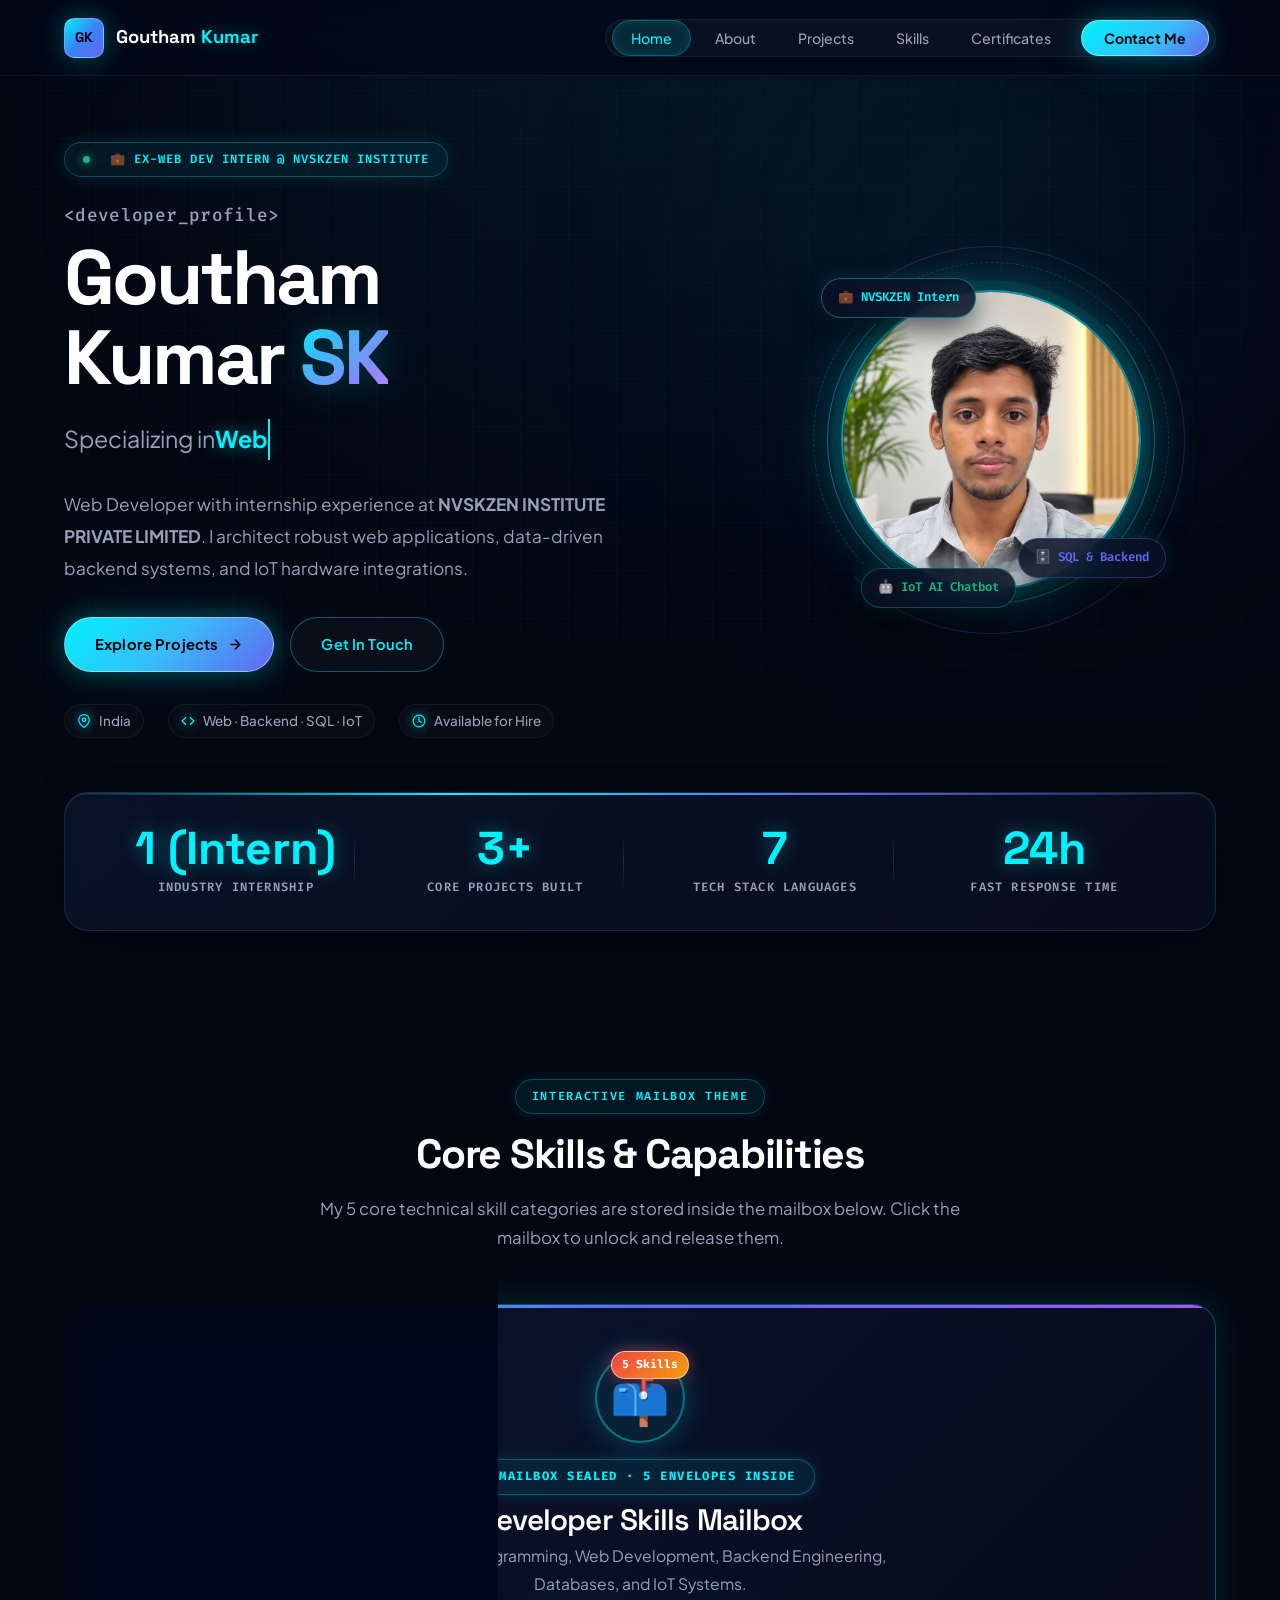
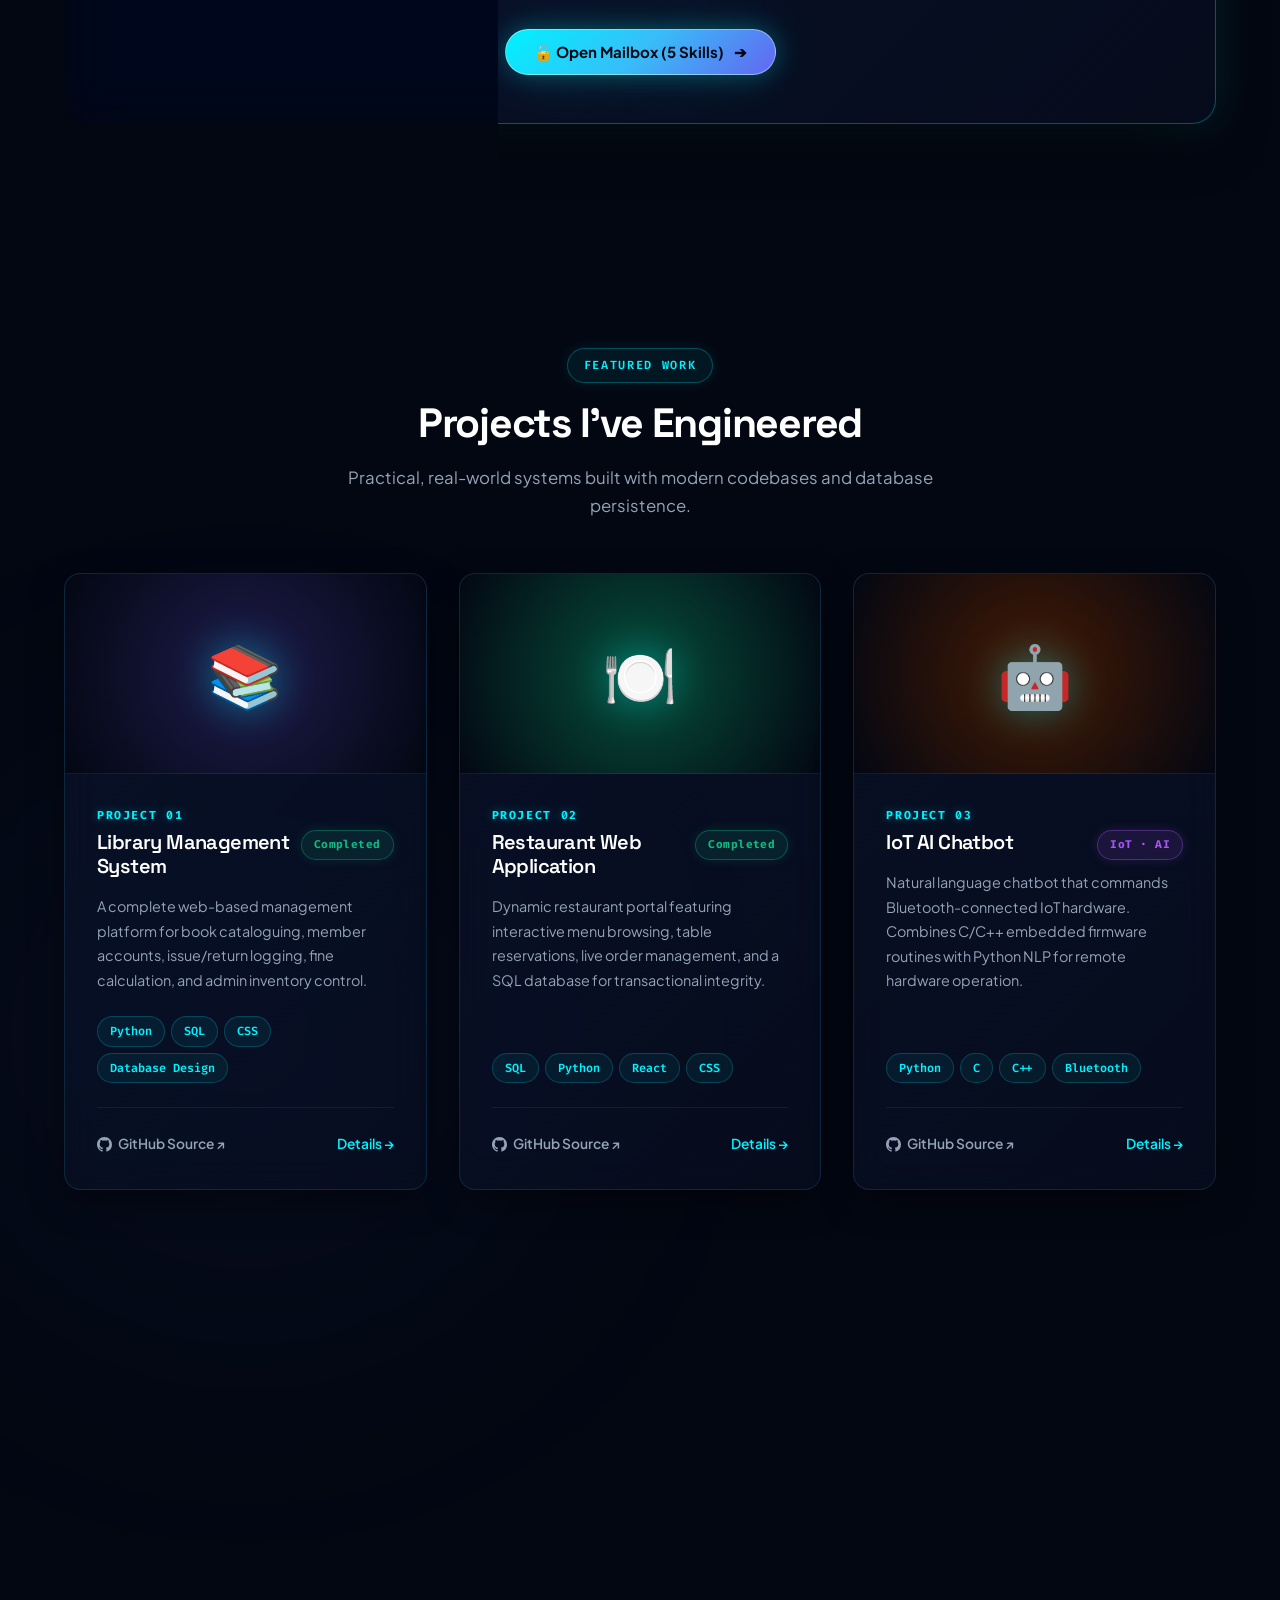
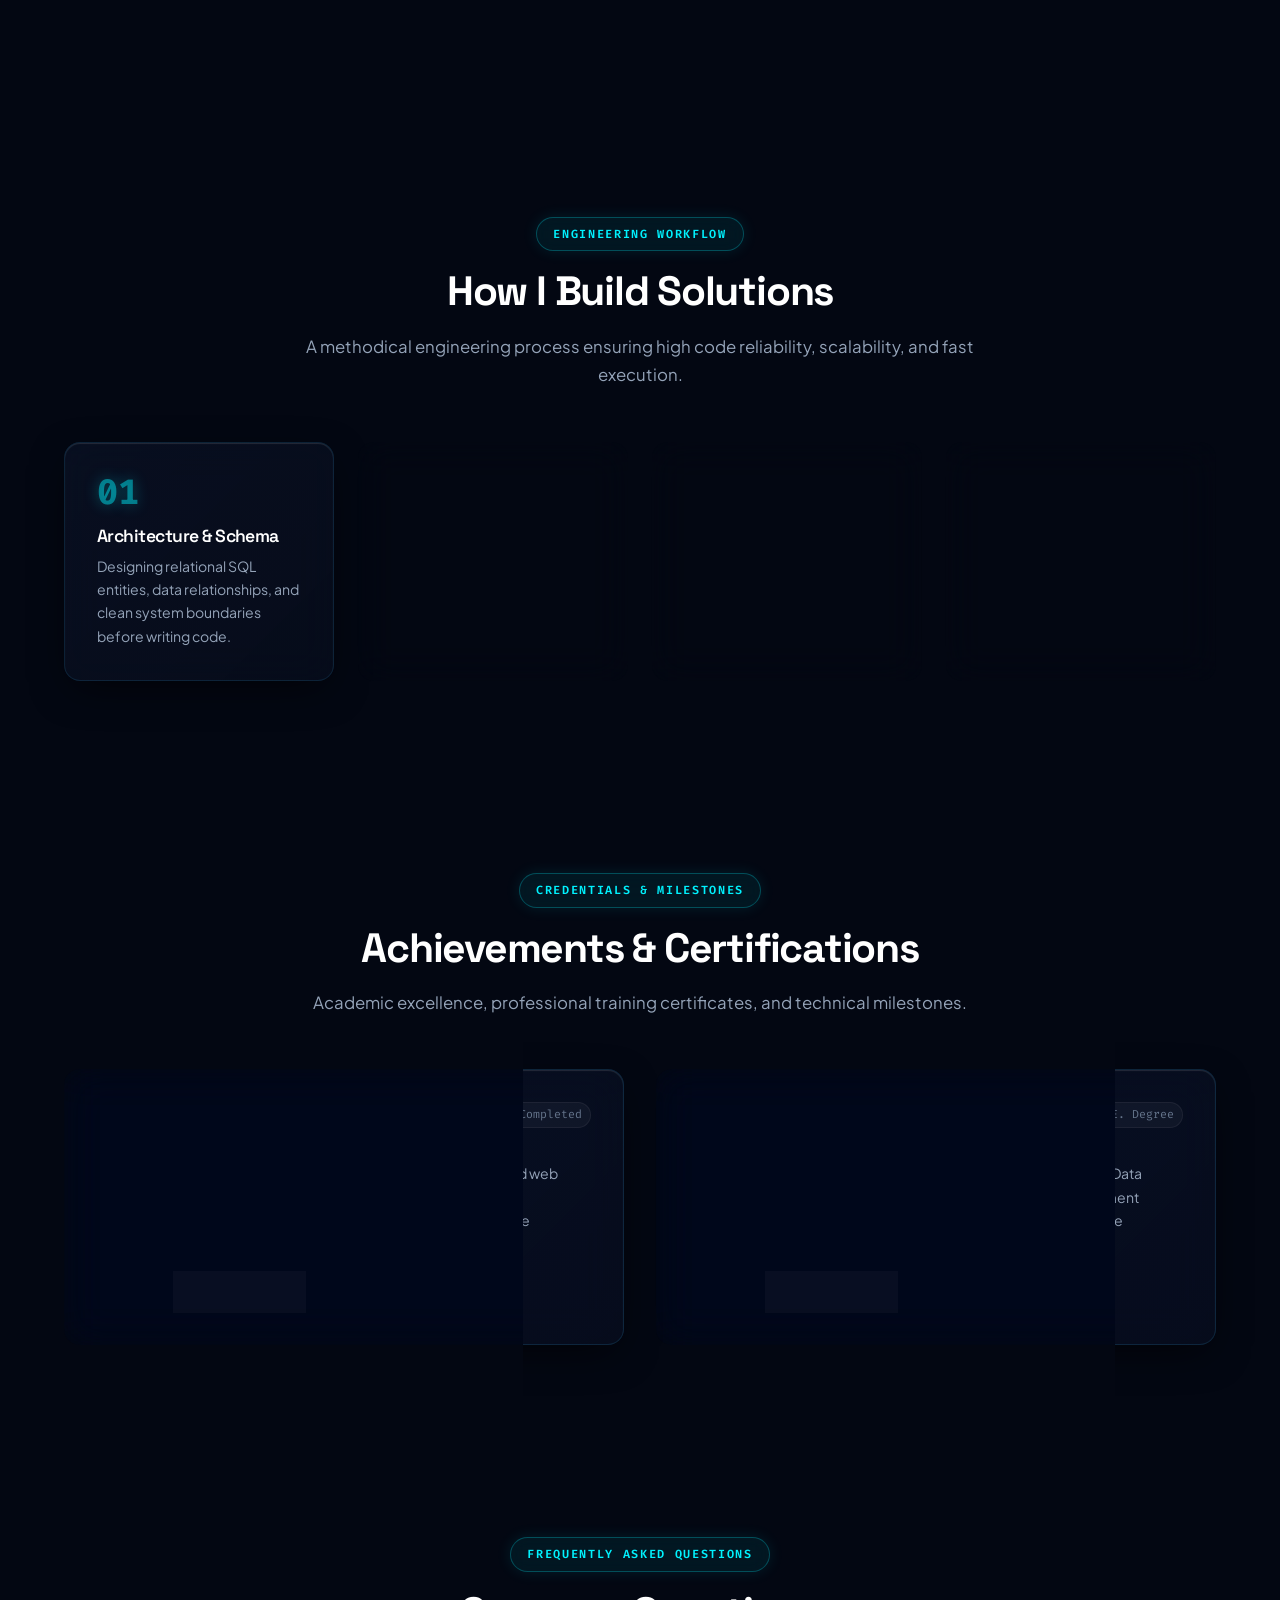
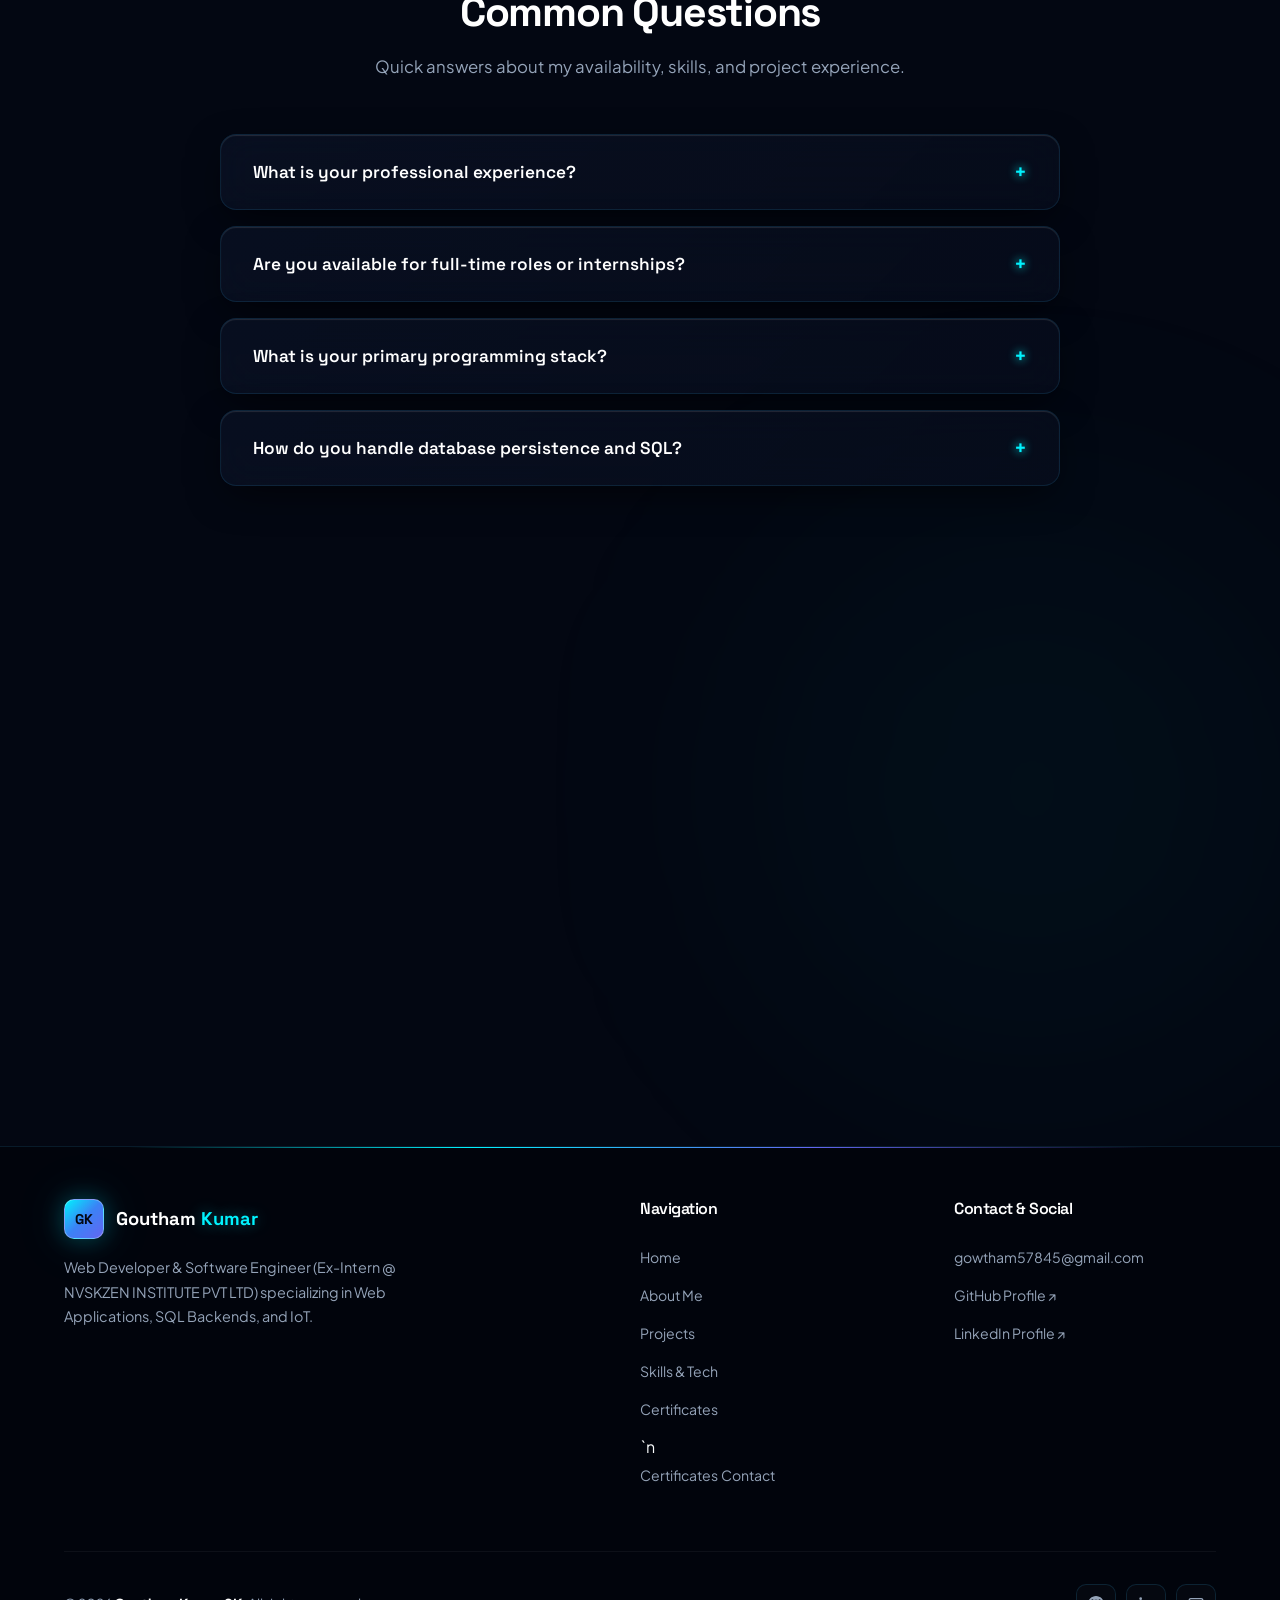
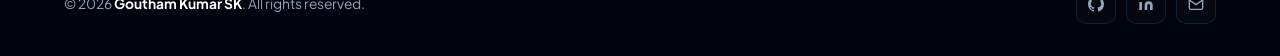
==== index.html @ 144bdecf "Add files via upload" ====
﻿<!DOCTYPE html>
<html lang="en">
<head>
  <meta charset="UTF-8" />
  <meta name="viewport" content="width=device-width, initial-scale=1.0" />
  <title>Goutham Kumar SK — Web Developer &amp; Software Engineer</title>
  <meta name="description" content="Goutham Kumar SK — Web Developer (Intern at NVSKZEN INSTITUTE PRIVATE LIMITED) specializing in Web Applications, Backend Architecture, and IoT Systems." />
  <meta property="og:title" content="Goutham Kumar SK — Web Developer &amp; Software Engineer" />
  <meta property="og:description" content="Web Developer · NVSKZEN INSTITUTE PRIVATE LIMITED · Web Apps · Backend · IoT" />
  <meta property="og:type" content="website" />
  <link rel="preconnect" href="https://fonts.googleapis.com" />
  <link rel="preconnect" href="https://fonts.gstatic.com" crossorigin />
  <link rel="stylesheet" href="style.css" />
</head>
<body>

  <!-- AMBIENT BACKGROUND GLOWS & CYBER AURORAS -->
  <div class="bg-ambient-glow glow-1" aria-hidden="true"></div>
  <div class="bg-ambient-glow glow-2" aria-hidden="true"></div>
  <div class="bg-ambient-glow glow-3" aria-hidden="true"></div>

  <!-- CUSTOM CURSOR -->
  <div id="cursor-dot"  aria-hidden="true"></div>
  <div id="cursor-ring" aria-hidden="true"></div>

  <!-- NAVBAR -->
  <nav class="navbar" id="navbar" role="navigation" aria-label="Main navigation">
    <div class="container">
      <a href="index.html" class="nav-logo" aria-label="Goutham Kumar SK — Home">
        <div class="nav-logo-mark">GK</div>
        <span class="nav-logo-text">Goutham <em>Kumar</em></span>
      </a>
      <ul class="nav-links" role="list">
        <li><a href="index.html">Home</a></li>
        <li><a href="about.html">About</a></li>
        <li><a href="projects.html">Projects</a></li>
        <li><a href="skills.html">Skills</a></li>
        <li><a href="certificates.html">Certificates</a></li>
        <li><a href="contact.html" class="nav-cta">Contact Me</a></li>
      </ul>
      <button class="nav-hamburger" id="hamburger" aria-label="Toggle mobile menu" aria-expanded="false">
        <span></span><span></span><span></span>
      </button>
    </div>
  </nav>
  <nav class="nav-mobile" id="mobile-menu" aria-label="Mobile navigation">
    <a href="index.html">Home</a>
    <a href="about.html">About</a>
    <a href="projects.html">Projects</a>
    <a href="skills.html">Skills</a>
    <a href="certificates.html">Certificates</a>
    <a href="contact.html">Contact</a>
  </nav>

  <main>

    <!-- ════════════════ HERO SECTION ════════════════ -->
    <section class="hero" id="hero" aria-labelledby="hero-heading">
      <div class="container">
        <div class="hero-layout">

          <!-- Left Column -->
          <div class="hero-content">
            <div class="hero-badge">
              <span class="badge-dot" aria-hidden="true"></span>
              💼 Ex-Web Dev Intern @ NVSKZEN INSTITUTE
            </div>

            <p class="hero-greeting">&lt;developer_profile&gt;</p>
            <h1 id="hero-heading" class="hero-name">
              Goutham<br />Kumar <span class="gradient-text">SK</span>
            </h1>

            <p class="hero-role">
              Specializing in <span class="typed-text"></span>
            </p>

            <p class="hero-desc">
              Web Developer with internship experience at <strong>NVSKZEN INSTITUTE PRIVATE LIMITED</strong>.
              I architect robust web applications, data-driven backend systems, and IoT hardware integrations.
            </p>

            <div class="hero-actions">
              <a href="projects.html" class="btn btn-primary" id="hero-view-work">
                Explore Projects
                <svg width="15" height="15" viewBox="0 0 24 24" fill="none" stroke="currentColor" stroke-width="2.5" stroke-linecap="round" stroke-linejoin="round" aria-hidden="true"><path d="M5 12h14M12 5l7 7-7 7"/></svg>
              </a>
              <a href="contact.html" class="btn btn-outline" id="hero-contact">Get In Touch</a>
            </div>

            <div class="hero-meta">
              <span class="hero-meta-item">
                <svg width="14" height="14" viewBox="0 0 24 24" fill="none" stroke="currentColor" stroke-width="2" stroke-linecap="round" stroke-linejoin="round" aria-hidden="true"><path d="M21 10c0 7-9 13-9 13s-9-6-9-13a9 9 0 0 1 18 0z"/><circle cx="12" cy="10" r="3"/></svg>
                India
              </span>
              <span class="hero-meta-item">
                <svg width="14" height="14" viewBox="0 0 24 24" fill="none" stroke="currentColor" stroke-width="2" stroke-linecap="round" stroke-linejoin="round" aria-hidden="true"><polyline points="16 18 22 12 16 6"/><polyline points="8 6 2 12 8 18"/></svg>
                Web · Backend · SQL · IoT
              </span>
              <span class="hero-meta-item">
                <svg width="14" height="14" viewBox="0 0 24 24" fill="none" stroke="currentColor" stroke-width="2" stroke-linecap="round" stroke-linejoin="round" aria-hidden="true"><circle cx="12" cy="12" r="10"/><polyline points="12 6 12 12 16 14"/></svg>
                Available for Hire
              </span>
            </div>
          </div>

          <!-- Right Column (Avatar + Orbiting Cyber Rings + Badges) -->
          <div class="hero-photo-side">
            <div class="hero-photo-wrap">
              <img
                src="profile.jpg"
                alt="Goutham Kumar SK — Web Developer"
                class="hero-photo"
                loading="eager"
              />
              <div class="photo-ring photo-ring-1" aria-hidden="true"></div>
              <div class="photo-ring photo-ring-2" aria-hidden="true"></div>
              <div class="photo-ring photo-ring-3" aria-hidden="true"></div>

              <!-- Floating Tech Badges -->
              <div class="floating-badge fb-1">💼 NVSKZEN Intern</div>
              <div class="floating-badge fb-2">🗄️ SQL &amp; Backend</div>
              <div class="floating-badge fb-3">🤖 IoT AI Chatbot</div>
            </div>
          </div>

        </div>
      </div>
    </section>

    <!-- ════════════════ STATS BANNER ════════════════ -->
    <section class="container" aria-label="Key statistics">
      <div class="stats-banner fade-up">
        <div class="stats-grid">
          <div class="stat-item">
            <div class="stat-number" data-target="1" data-suffix=" (Intern)">0</div>
            <div class="stat-label">Industry Internship</div>
          </div>
          <div class="stat-item">
            <div class="stat-number" data-target="3" data-suffix="+">0+</div>
            <div class="stat-label">Core Projects Built</div>
          </div>
          <div class="stat-item">
            <div class="stat-number" data-target="7" data-suffix="">0</div>
            <div class="stat-label">Tech Stack Languages</div>
          </div>
          <div class="stat-item">
            <div class="stat-number" data-target="24" data-suffix="h">0h</div>
            <div class="stat-label">Fast Response Time</div>
          </div>
        </div>
      </div>
    </section>

    <!-- ════════════════ SKILLS / CAPABILITIES SECTION ════════════════ -->
    <section class="section" id="services" aria-labelledby="services-heading">
      <div class="container">
        <div class="section-header">
          <div class="section-tag">Interactive Mailbox Theme</div>
          <h2 id="services-heading" class="section-title">Core Skills &amp; Capabilities</h2>
          <p class="section-desc">My 5 core technical skill categories are stored inside the mailbox below. Click the mailbox to unlock and release them.</p>
        </div>

        <!-- ════════════ INTERACTIVE MAILBOX VAULT ════════════ -->
        <div class="skills-mailbox-vault fade-up" id="skills-mailbox-vault">
          <div class="mailbox-interactive-hub" id="mailbox-toggle-btn" role="button" tabindex="0" aria-expanded="false" aria-controls="skills-mailbox-grid" aria-label="Toggle Skills Mailbox">
            <div class="mailbox-icon-wrap" aria-hidden="true">
              <span id="mailbox-icon">📫</span>
              <span class="mailbox-count-pill" id="mailbox-badge">5 Skills</span>
            </div>
            <div class="mailbox-title-wrap">
              <div class="mailbox-status-tag" id="mailbox-status-tag">Mailbox Sealed · 5 Envelopes Inside</div>
              <h3 style="margin-top:8px;">Developer Skills Mailbox</h3>
              <p>Contains: Programming, Web Development, Backend Engineering, Databases, and IoT Systems.</p>
            </div>
            <button class="mailbox-action-btn" id="mailbox-btn-text" type="button">
              <span id="mailbox-btn-label">🔓 Open Mailbox (5 Skills)</span>
              <span aria-hidden="true">➔</span>
            </button>
          </div>

          <!-- ════════════ THE 5 RELEASED SKILL CARDS ════════════ -->
          <div class="skills-mailbox-content services-grid" id="skills-mailbox-grid" aria-hidden="true">

            <!-- 1. Programming Envelope -->
            <div class="skill-envelope-card">
              <div class="envelope-header">
                <div class="service-icon" style="margin-bottom:0;" aria-hidden="true">💻</div>
                <span class="envelope-badge">Envelope #01</span>
              </div>
              <h3>Programming</h3>
              <p>Writing clean, efficient, object-oriented code with deep understanding of data structures, memory management, and algorithm optimization.</p>
              <div class="service-tags" style="margin-top:auto;">
                <span class="service-tag-item">Java</span>
                <span class="service-tag-item">Python</span>
                <span class="service-tag-item">C</span>
                <span class="service-tag-item">C++</span>
              </div>
            </div>

            <!-- 2. Web Development Envelope -->
            <div class="skill-envelope-card">
              <div class="envelope-header">
                <div class="service-icon" style="margin-bottom:0;" aria-hidden="true">🌐</div>
                <span class="envelope-badge">Envelope #02</span>
              </div>
              <h3>Web Development</h3>
              <p>Crafting high-performance, accessible, and responsive user interfaces with modular component architectures and modern CSS systems.</p>
              <div class="service-tags" style="margin-top:auto;">
                <span class="service-tag-item">React</span>
                <span class="service-tag-item">CSS3</span>
                <span class="service-tag-item">Responsive UI</span>
                <span class="service-tag-item">Modern Layouts</span>
              </div>
            </div>

            <!-- 3. Backend Engineering Envelope -->
            <div class="skill-envelope-card">
              <div class="envelope-header">
                <div class="service-icon" style="margin-bottom:0;" aria-hidden="true">⚙️</div>
                <span class="envelope-badge">Envelope #03</span>
              </div>
              <h3>Backend Engineering</h3>
              <p>Designing structured server-side logic in Python and Java. Creating high-performance routines and clean business logic.</p>
              <div class="service-tags" style="margin-top:auto;">
                <span class="service-tag-item">Python</span>
                <span class="service-tag-item">Java</span>
                <span class="service-tag-item">REST API</span>
                <span class="service-tag-item">OOP Design</span>
              </div>
            </div>

            <!-- 4. Database Architecture Envelope -->
            <div class="skill-envelope-card">
              <div class="envelope-header">
                <div class="service-icon" style="margin-bottom:0;" aria-hidden="true">🗄️</div>
                <span class="envelope-badge">Envelope #04</span>
              </div>
              <h3>Database Architecture</h3>
              <p>Architecting relational database schemas, writing optimized queries, and ensuring data consistency across transactions.</p>
              <div class="service-tags" style="margin-top:auto;">
                <span class="service-tag-item">SQL</span>
                <span class="service-tag-item">Database Design</span>
                <span class="service-tag-item">Schema Modeling</span>
                <span class="service-tag-item">CRUD</span>
              </div>
            </div>

            <!-- 5. IoT & Embedded Systems Envelope -->
            <div class="skill-envelope-card">
              <div class="envelope-header">
                <div class="service-icon" style="margin-bottom:0;" aria-hidden="true">🤖</div>
                <span class="envelope-badge">Envelope #05</span>
              </div>
              <h3>IoT &amp; Embedded Systems</h3>
              <p>Connecting software with physical hardware via Bluetooth protocols, C/C++ firmware integration, and AI natural language control.</p>
              <div class="service-tags" style="margin-top:auto;">
                <span class="service-tag-item">C / C++</span>
                <span class="service-tag-item">Bluetooth</span>
                <span class="service-tag-item">AI / NLP</span>
                <span class="service-tag-item">Microcontrollers</span>
              </div>
            </div>

          </div>

        </div>
      </div>
    </section>

    <!-- ════════════════ SKILLS POPUP MODALS ════════════════ -->
    <!-- 1. Programming Modal -->
    <div class="skills-modal-overlay" id="skill-modal-programming" aria-hidden="true" role="dialog" aria-modal="true" aria-labelledby="modal-title-prog">
      <div class="skills-modal">
        <button class="modal-close-btn" aria-label="Close modal">&times;</button>
        <div class="modal-header">
          <div class="modal-icon">💻</div>
          <div class="modal-title-wrap">
            <span class="modal-subtitle">Postcard // 01</span>
            <h3 id="modal-title-prog">Programming Toolkit</h3>
          </div>
        </div>
        <div class="modal-skills-list">
          <div class="modal-skill-item">
            <div class="modal-skill-head">
              <span class="modal-skill-name">☕ Java</span>
              <span class="modal-skill-tag">Backend · OOP</span>
            </div>
            <div class="skill-bar-wrap"><div class="skill-bar-fill" style="width:88%;"></div></div>
            <p class="modal-skill-desc">Robust object-oriented programming, data structures, algorithm implementations, and modular backend design.</p>
          </div>
          <div class="modal-skill-item">
            <div class="modal-skill-head">
              <span class="modal-skill-name">🐍 Python</span>
              <span class="modal-skill-tag">Web · AI · IoT</span>
            </div>
            <div class="skill-bar-wrap"><div class="skill-bar-fill" style="width:92%;"></div></div>
            <p class="modal-skill-desc">Web application controllers, database connectors, NLP chatbot logic, and Bluetooth serial data communication.</p>
          </div>
          <div class="modal-skill-item">
            <div class="modal-skill-head">
              <span class="modal-skill-name">⚙️ C</span>
              <span class="modal-skill-tag">Systems · Embedded</span>
            </div>
            <div class="skill-bar-wrap"><div class="skill-bar-fill" style="width:85%;"></div></div>
            <p class="modal-skill-desc">Low-level hardware management, memory pointers, bitwise manipulation, and microcontroller driver logic.</p>
          </div>
          <div class="modal-skill-item">
            <div class="modal-skill-head">
              <span class="modal-skill-name">🔧 C++</span>
              <span class="modal-skill-tag">OOP · Firmware</span>
            </div>
            <div class="skill-bar-wrap"><div class="skill-bar-fill" style="width:86%;"></div></div>
            <p class="modal-skill-desc">Object-oriented system software, embedded Bluetooth firmware routines, and efficient hardware controllers.</p>
          </div>
        </div>
      </div>
    </div>

    <!-- 2. Web Development Modal -->
    <div class="skills-modal-overlay" id="skill-modal-web" aria-hidden="true" role="dialog" aria-modal="true" aria-labelledby="modal-title-web">
      <div class="skills-modal">
        <button class="modal-close-btn" aria-label="Close modal">&times;</button>
        <div class="modal-header">
          <div class="modal-icon">🌐</div>
          <div class="modal-title-wrap">
            <span class="modal-subtitle">Postcard // 02</span>
            <h3 id="modal-title-web">Web Engineering</h3>
          </div>
        </div>
        <div class="modal-skills-list">
          <div class="modal-skill-item">
            <div class="modal-skill-head">
              <span class="modal-skill-name">⚛️ React</span>
              <span class="modal-skill-tag">Frontend UI</span>
            </div>
            <div class="skill-bar-wrap"><div class="skill-bar-fill" style="width:84%;"></div></div>
            <p class="modal-skill-desc">Component lifecycle, dynamic state management, interactive hooks, and modular UI structure.</p>
          </div>
          <div class="modal-skill-item">
            <div class="modal-skill-head">
              <span class="modal-skill-name">🎨 CSS3</span>
              <span class="modal-skill-tag">Design &amp; Layout</span>
            </div>
            <div class="skill-bar-wrap"><div class="skill-bar-fill" style="width:92%;"></div></div>
            <p class="modal-skill-desc">Custom design systems, CSS grid &amp; flexbox, fluid typography, dark mode theming, and responsive layouts.</p>
          </div>
          <div class="modal-skill-item">
            <div class="modal-skill-head">
              <span class="modal-skill-name">📱 Responsive UI &amp; Modern Layouts</span>
              <span class="modal-skill-tag">Accessibility &amp; UX</span>
            </div>
            <p class="modal-skill-desc">Cross-device fluid responsiveness, mobile-first architectures, touch-friendly UI controls, and high-contrast accessibility.</p>
          </div>
        </div>
      </div>
    </div>

    <!-- 3. Backend Engineering Modal -->
    <div class="skills-modal-overlay" id="skill-modal-backend" aria-hidden="true" role="dialog" aria-modal="true" aria-labelledby="modal-title-back">
      <div class="skills-modal">
        <button class="modal-close-btn" aria-label="Close modal">&times;</button>
        <div class="modal-header">
          <div class="modal-icon">⚙️</div>
          <div class="modal-title-wrap">
            <span class="modal-subtitle">Postcard // 03</span>
            <h3 id="modal-title-back">Backend Engineering</h3>
          </div>
        </div>
        <div class="modal-skills-list">
          <div class="modal-skill-item">
            <div class="modal-skill-head">
              <span class="modal-skill-name">🐍 Python Backend</span>
              <span class="modal-skill-tag">Server Logic &amp; Connectors</span>
            </div>
            <p class="modal-skill-desc">Building backend controllers, data pipelines, REST endpoints, and integration adapters for real-time services.</p>
          </div>
          <div class="modal-skill-item">
            <div class="modal-skill-head">
              <span class="modal-skill-name">☕ Java Enterprise Logic</span>
              <span class="modal-skill-tag">OOP &amp; Scalability</span>
            </div>
            <p class="modal-skill-desc">Developing modular object-oriented services, robust error handling, and clean database abstraction layers.</p>
          </div>
          <div class="modal-skill-item">
            <div class="modal-skill-head">
              <span class="modal-skill-name">🔌 REST APIs</span>
              <span class="modal-skill-tag">JSON &amp; Endpoint Contracts</span>
            </div>
            <p class="modal-skill-desc">Designing consistent RESTful endpoint conventions, CRUD request/response structures, and status code management.</p>
          </div>
        </div>
      </div>
    </div>

    <!-- 4. Database Architecture Modal -->
    <div class="skills-modal-overlay" id="skill-modal-database" aria-hidden="true" role="dialog" aria-modal="true" aria-labelledby="modal-title-db">
      <div class="skills-modal">
        <button class="modal-close-btn" aria-label="Close modal">&times;</button>
        <div class="modal-header">
          <div class="modal-icon">🗄️</div>
          <div class="modal-title-wrap">
            <span class="modal-subtitle">Postcard // 04</span>
            <h3 id="modal-title-db">Database Architecture</h3>
          </div>
        </div>
        <div class="modal-skills-list">
          <div class="modal-skill-item">
            <div class="modal-skill-head">
              <span class="modal-skill-name">🗄️ SQL &amp; Relational DBMS</span>
              <span class="modal-skill-tag">Relational Modeling</span>
            </div>
            <div class="skill-bar-wrap"><div class="skill-bar-fill" style="width:90%;"></div></div>
            <p class="modal-skill-desc">Relational schema architecture, joins, views, subqueries, primary/foreign key constraints, and transactional consistency.</p>
          </div>
          <div class="modal-skill-item">
            <div class="modal-skill-head">
              <span class="modal-skill-name">📐 Schema Modeling &amp; Normalization</span>
              <span class="modal-skill-tag">Data Integrity</span>
            </div>
            <p class="modal-skill-desc">Designing 3NF normalized tables, entity-relationship diagrams (ERD), index tuning, and preventing data anomalies.</p>
          </div>
          <div class="modal-skill-item">
            <div class="modal-skill-head">
              <span class="modal-skill-name">🔄 CRUD Operations &amp; Transactions</span>
              <span class="modal-skill-tag">ACID Principles</span>
            </div>
            <p class="modal-skill-desc">Building secure transactional workflows for order management, book borrowing histories, inventory tracking, and fines.</p>
          </div>
        </div>
      </div>
    </div>

    <!-- 5. IoT & Embedded Systems Modal -->
    <div class="skills-modal-overlay" id="skill-modal-iot" aria-hidden="true" role="dialog" aria-modal="true" aria-labelledby="modal-title-iot">
      <div class="skills-modal">
        <button class="modal-close-btn" aria-label="Close modal">&times;</button>
        <div class="modal-header">
          <div class="modal-icon">🤖</div>
          <div class="modal-title-wrap">
            <span class="modal-subtitle">Postcard // 05</span>
            <h3 id="modal-title-iot">IoT &amp; Embedded Systems</h3>
          </div>
        </div>
        <div class="modal-skills-list">
          <div class="modal-skill-item">
            <div class="modal-skill-head">
              <span class="modal-skill-name">📡 Bluetooth Hardware Protocols</span>
              <span class="modal-skill-tag">Serial Communication</span>
            </div>
            <p class="modal-skill-desc">Establishing wireless RFCOMM / Bluetooth serial bridges between mobile/web host devices and embedded hardware modules.</p>
          </div>
          <div class="modal-skill-item">
            <div class="modal-skill-head">
              <span class="modal-skill-name">🧠 AI &amp; NLP Chatbot Engine</span>
              <span class="modal-skill-tag">Natural Language Processing</span>
            </div>
            <p class="modal-skill-desc">Parsing conversational commands into discrete binary actuation control packets for real-time physical device automation.</p>
          </div>
          <div class="modal-skill-item">
            <div class="modal-skill-head">
              <span class="modal-skill-name">🕹️ Embedded C/C++ Microcontrollers</span>
              <span class="modal-skill-tag">Firmware &amp; Drivers</span>
            </div>
            <p class="modal-skill-desc">Writing low-level firmware routines, interrupt handlers, and hardware driver logic with optimal power and latency constraints.</p>
          </div>
        </div>
      </div>
    </div>

    <!-- ════════════════ FEATURED PROJECTS SECTION ════════════════ -->
    <section class="section" id="featured" aria-labelledby="featured-heading">
      <div class="container">
        <div class="section-header">
          <div class="section-tag">Featured Work</div>
          <h2 id="featured-heading" class="section-title">Projects I've Engineered</h2>
          <p class="section-desc">Practical, real-world systems built with modern codebases and database persistence.</p>
        </div>

        <div class="projects-grid">

          <!-- Project 1: Library Management System -->
          <article class="project-card fade-up" id="feat-proj-1">
            <div class="project-thumb thumb-library" aria-hidden="true">
              <span class="project-thumb-emoji">📚</span>
            </div>
            <div class="project-content">
              <div class="project-num">Project 01</div>
              <div class="project-head">
                <h3>Library Management System</h3>
                <span class="badge badge-live">Completed</span>
              </div>
              <p>
                A complete web-based management platform for book cataloguing, member accounts, issue/return logging,
                fine calculation, and admin inventory control.
              </p>
              <div class="project-tags">
                <span class="tag">Python</span>
                <span class="tag">SQL</span>
                <span class="tag">CSS</span>
                <span class="tag">Database Design</span>
              </div>
              <div class="project-links">
                <a href="https://github.com/Gouthamdc2007" class="proj-link" target="_blank" rel="noopener noreferrer">
                  <svg width="15" height="15" viewBox="0 0 24 24" fill="currentColor"><path d="M12 0C5.37 0 0 5.37 0 12c0 5.31 3.435 9.795 8.205 11.385.6.105.825-.255.825-.57 0-.285-.015-1.23-.015-2.235-3.015.555-3.795-.735-4.035-1.41-.135-.345-.72-1.41-1.23-1.695-.42-.225-1.02-.78-.015-.795.945-.015 1.62.87 1.845 1.23 1.08 1.815 2.805 1.305 3.495.99.105-.78.42-1.305.765-1.605-2.67-.3-5.46-1.335-5.46-5.925 0-1.305.465-2.385 1.23-3.225-.12-.3-.54-1.53.12-3.18 0 0 1.005-.315 3.3 1.23.96-.27 1.98-.405 3-.405s2.04.135 3 .405c2.295-1.56 3.3-1.23 3.3-1.23.66 1.65.24 2.88.12 3.18.765.84 1.23 1.905 1.23 3.225 0 4.605-2.805 5.625-5.475 5.925.435.375.81 1.095.81 2.22 0 1.605-.015 2.895-.015 3.3 0 .315.225.69.825.57A12.02 12.02 0 0 0 24 12c0-6.63-5.37-12-12-12z"/></svg>
                  GitHub Source ↗
                </a>
                <a href="projects.html" class="proj-link" style="color:var(--accent);">Details →</a>
              </div>
            </div>
          </article>

          <!-- Project 2: Restaurant Web Application -->
          <article class="project-card fade-up" id="feat-proj-2">
            <div class="project-thumb thumb-restaurant" aria-hidden="true">
              <span class="project-thumb-emoji">🍽️</span>
            </div>
            <div class="project-content">
              <div class="project-num">Project 02</div>
              <div class="project-head">
                <h3>Restaurant Web Application</h3>
                <span class="badge badge-live">Completed</span>
              </div>
              <p>
                Dynamic restaurant portal featuring interactive menu browsing, table reservations, live order management,
                and a SQL database for transactional integrity.
              </p>
              <div class="project-tags">
                <span class="tag">SQL</span>
                <span class="tag">Python</span>
                <span class="tag">React</span>
                <span class="tag">CSS</span>
              </div>
              <div class="project-links">
                <a href="https://github.com/Gouthamdc2007" class="proj-link" target="_blank" rel="noopener noreferrer">
                  <svg width="15" height="15" viewBox="0 0 24 24" fill="currentColor"><path d="M12 0C5.37 0 0 5.37 0 12c0 5.31 3.435 9.795 8.205 11.385.6.105.825-.255.825-.57 0-.285-.015-1.23-.015-2.235-3.015.555-3.795-.735-4.035-1.41-.135-.345-.72-1.41-1.23-1.695-.42-.225-1.02-.78-.015-.795.945-.015 1.62.87 1.845 1.23 1.08 1.815 2.805 1.305 3.495.99.105-.78.42-1.305.765-1.605-2.67-.3-5.46-1.335-5.46-5.925 0-1.305.465-2.385 1.23-3.225-.12-.3-.54-1.53.12-3.18 0 0 1.005-.315 3.3 1.23.96-.27 1.98-.405 3-.405s2.04.135 3 .405c2.295-1.56 3.3-1.23 3.3-1.23.66 1.65.24 2.88.12 3.18.765.84 1.23 1.905 1.23 3.225 0 4.605-2.805 5.625-5.475 5.925.435.375.81 1.095.81 2.22 0 1.605-.015 2.895-.015 3.3 0 .315.225.69.825.57A12.02 12.02 0 0 0 24 12c0-6.63-5.37-12-12-12z"/></svg>
                  GitHub Source ↗
                </a>
                <a href="projects.html" class="proj-link" style="color:var(--accent);">Details →</a>
              </div>
            </div>
          </article>

          <!-- Project 3: IoT AI Chatbot -->
          <article class="project-card fade-up" id="feat-proj-3">
            <div class="project-thumb thumb-iot" aria-hidden="true">
              <span class="project-thumb-emoji">🤖</span>
            </div>
            <div class="project-content">
              <div class="project-num">Project 03</div>
              <div class="project-head">
                <h3>IoT AI Chatbot</h3>
                <span class="badge badge-iot">IoT · AI</span>
              </div>
              <p>
                Natural language chatbot that commands Bluetooth-connected IoT hardware. Combines C/C++ embedded
                firmware routines with Python NLP for remote hardware operation.
              </p>
              <div class="project-tags">
                <span class="tag">Python</span>
                <span class="tag">C</span>
                <span class="tag">C++</span>
                <span class="tag">Bluetooth</span>
              </div>
              <div class="project-links">
                <a href="https://github.com/Gouthamdc2007" class="proj-link" target="_blank" rel="noopener noreferrer">
                  <svg width="15" height="15" viewBox="0 0 24 24" fill="currentColor"><path d="M12 0C5.37 0 0 5.37 0 12c0 5.31 3.435 9.795 8.205 11.385.6.105.825-.255.825-.57 0-.285-.015-1.23-.015-2.235-3.015.555-3.795-.735-4.035-1.41-.135-.345-.72-1.41-1.23-1.695-.42-.225-1.02-.78-.015-.795.945-.015 1.62.87 1.845 1.23 1.08 1.815 2.805 1.305 3.495.99.105-.78.42-1.305.765-1.605-2.67-.3-5.46-1.335-5.46-5.925 0-1.305.465-2.385 1.23-3.225-.12-.3-.54-1.53.12-3.18 0 0 1.005-.315 3.3 1.23.96-.27 1.98-.405 3-.405s2.04.135 3 .405c2.295-1.56 3.3-1.23 3.3-1.23.66 1.65.24 2.88.12 3.18.765.84 1.23 1.905 1.23 3.225 0 4.605-2.805 5.625-5.475 5.925.435.375.81 1.095.81 2.22 0 1.605-.015 2.895-.015 3.3 0 .315.225.69.825.57A12.02 12.02 0 0 0 24 12c0-6.63-5.37-12-12-12z"/></svg>
                  GitHub Source ↗
                </a>
                <a href="projects.html" class="proj-link" style="color:var(--accent);">Details →</a>
              </div>
            </div>
          </article>

        </div>
      </div>
    </section>

    <!-- ════════════════ CODE TERMINAL SECTION ════════════════ -->
    <section class="section-sm container" aria-label="Terminal status">
      <div class="terminal-window fade-up">
        <div class="terminal-header">
          <div class="terminal-dots">
            <span class="tdot tdot-red"></span>
            <span class="tdot tdot-yellow"></span>
            <span class="tdot tdot-green"></span>
          </div>
          <span class="terminal-title">bash — goutham@devbox ~ profile</span>
          <span class="terminal-status-indicator">● Online</span>
        </div>
        <div class="terminal-body">
          <div><span class="t-prompt">goutham@dev:~$</span> <span class="t-cmd">cat developer_profile.json</span></div>
          <div class="t-output">{</div>
          <div class="t-output">&nbsp;&nbsp;<span class="t-key">"name"</span>: <span class="t-val">"Goutham Kumar SK"</span>,</div>
          <div class="t-output">&nbsp;&nbsp;<span class="t-key">"experience"</span>: <span class="t-val">"Web Developer (Intern) @ NVSKZEN INSTITUTE PVT LTD"</span>,</div>
          <div class="t-output">&nbsp;&nbsp;<span class="t-key">"stack"</span>: [<span class="t-val">"Java"</span>, <span class="t-val">"Python"</span>, <span class="t-val">"C"</span>, <span class="t-val">"C++"</span>, <span class="t-val">"SQL"</span>, <span class="t-val">"React"</span>, <span class="t-val">"CSS"</span>],</div>
          <div class="t-output">&nbsp;&nbsp;<span class="t-key">"location"</span>: <span class="t-val">"India"</span>,</div>
          <div class="t-output">&nbsp;&nbsp;<span class="t-key">"status"</span>: <span class="t-val">"Open for full-time / freelance roles"</span></div>
          <div class="t-output">}</div>
          <div style="margin-top:8px;"><span class="t-prompt">goutham@dev:~$</span> <span class="t-cmd">echo "Ready to build next project..."</span></div>
        </div>
      </div>
    </section>

    <!-- ════════════════ WORKFLOW / HOW I WORK ════════════════ -->
    <section class="section" id="workflow" aria-labelledby="workflow-heading">
      <div class="container">
        <div class="section-header">
          <div class="section-tag">Engineering Workflow</div>
          <h2 id="workflow-heading" class="section-title">How I Build Solutions</h2>
          <p class="section-desc">A methodical engineering process ensuring high code reliability, scalability, and fast execution.</p>
        </div>

        <div class="workflow-grid">

          <div class="workflow-step fade-up">
            <div class="step-num">01</div>
            <h3>Architecture &amp; Schema</h3>
            <p>Designing relational SQL entities, data relationships, and clean system boundaries before writing code.</p>
          </div>

          <div class="workflow-step fade-up">
            <div class="step-num">02</div>
            <h3>Backend &amp; Logic</h3>
            <p>Implementing modular business logic in Java/Python or embedded C/C++ with proper error handling.</p>
          </div>

          <div class="workflow-step fade-up">
            <div class="step-num">03</div>
            <h3>UI &amp; Integration</h3>
            <p>Crafting intuitive, responsive interfaces with React &amp; CSS and connecting all backend endpoints seamlessly.</p>
          </div>

          <div class="workflow-step fade-up">
            <div class="step-num">04</div>
            <h3>Testing &amp; Deployment</h3>
            <p>Validating queries, testing edge cases, and publishing to cloud platforms like Vercel and GitHub.</p>
          </div>

        </div>
      </div>
    </section>

    <!-- ════════════════ ACHIEVEMENTS & CERTIFICATIONS SECTION ════════════════ -->
    <section class="section" id="achievements" aria-labelledby="achievements-heading">
      <div class="container">
        <div class="section-header">
          <div class="section-tag">Credentials &amp; Milestones</div>
          <h2 id="achievements-heading" class="section-title">Achievements &amp; Certifications</h2>
          <p class="section-desc">Academic excellence, professional training certificates, and technical milestones.</p>
        </div>

        <div class="achievements-grid">

          <!-- Achievement 1: Internship Certificate Structure -->
          <div class="achievement-card fade-up">
            <div class="achievement-badge-icon" aria-hidden="true">📜</div>
            <div class="achievement-body">
              <div class="achievement-meta">
                <span class="achievement-org">NVSKZEN INSTITUTE PRIVATE LIMITED</span>
                <span class="achievement-date">Completed</span>
              </div>
              <h3>Web Developer Internship</h3>
              <p>Completed hands-on software training and real-world web application development, focusing on responsive UI engineering, front-end architecture, and performance optimization.</p>
              <div class="achievement-action">
                <a href="about.html" class="btn btn-outline achievement-btn">
                  <span>View Details</span>
                  <svg width="14" height="14" viewBox="0 0 24 24" fill="none" stroke="currentColor" stroke-width="2" stroke-linecap="round" stroke-linejoin="round"><path d="M18 13v6a2 2 0 0 1-2 2H5a2 2 0 0 1-2-2V8a2 2 0 0 1 2-2h6"/><polyline points="15 3 21 3 21 9"/><line x1="10" y1="14" x2="21" y2="3"/></svg>
                </a>
              </div>
            </div>
          </div>

          <!-- Achievement 2: Computer Science & Engineering Milestone Structure -->
          <div class="achievement-card fade-up">
            <div class="achievement-badge-icon" aria-hidden="true">🎓</div>
            <div class="achievement-body">
              <div class="achievement-meta">
                <span class="achievement-org">Computer Science &amp; Engineering</span>
                <span class="achievement-date">B.E. Degree</span>
              </div>
              <h3>B.E. Computer Science &amp; Engineering</h3>
              <p>Undergraduate engineering education specializing in Data Structures, Algorithms, Relational Database Management Systems (SQL), Object-Oriented Design, and Software Architecture.</p>
              <div class="achievement-action">
                <a href="about.html" class="btn btn-outline achievement-btn">
                  <span>View Details</span>
                  <svg width="14" height="14" viewBox="0 0 24 24" fill="none" stroke="currentColor" stroke-width="2" stroke-linecap="round" stroke-linejoin="round"><path d="M18 13v6a2 2 0 0 1-2 2H5a2 2 0 0 1-2-2V8a2 2 0 0 1 2-2h6"/><polyline points="15 3 21 3 21 9"/><line x1="10" y1="14" x2="21" y2="3"/></svg>
                </a>
              </div>
            </div>
          </div>

        </div>
      </div>
    </section>

    <!-- ════════════════ FAQ ACCORDION SECTION ════════════════ -->
    <section class="section" id="faq" aria-labelledby="faq-heading">
      <div class="container">
        <div class="section-header">
          <div class="section-tag">Frequently Asked Questions</div>
          <h2 id="faq-heading" class="section-title">Common Questions</h2>
          <p class="section-desc">Quick answers about my availability, skills, and project experience.</p>
        </div>

        <div class="faq-list">

          <div class="faq-item fade-up">
            <button class="faq-question" aria-expanded="false">
              <span>What is your professional experience?</span>
              <span class="faq-icon" aria-hidden="true">+</span>
            </button>
            <div class="faq-answer">
              <p>I worked as a <strong>Web Developer Intern at NVSKZEN INSTITUTE PRIVATE LIMITED</strong> where I developed responsive web pages, created interactive UI components, and worked with modern web technologies.</p>
            </div>
          </div>

          <div class="faq-item fade-up">
            <button class="faq-question" aria-expanded="false">
              <span>Are you available for full-time roles or internships?</span>
              <span class="faq-icon" aria-hidden="true">+</span>
            </button>
            <div class="faq-answer">
              <p>Yes! I am actively looking for software development roles, internships, and freelance projects. Feel free to reach out via the Contact page or email me at <strong>gowtham57845@gmail.com</strong>.</p>
            </div>
          </div>

          <div class="faq-item fade-up">
            <button class="faq-question" aria-expanded="false">
              <span>What is your primary programming stack?</span>
              <span class="faq-icon" aria-hidden="true">+</span>
            </button>
            <div class="faq-answer">
              <p>My core programming stack includes <strong>Java, Python, C, C++, SQL, React, and CSS</strong>. I specialize in backend logic, database schema design, and responsive frontend applications.</p>
            </div>
          </div>

          <div class="faq-item fade-up">
            <button class="faq-question" aria-expanded="false">
              <span>How do you handle database persistence and SQL?</span>
              <span class="faq-icon" aria-hidden="true">+</span>
            </button>
            <div class="faq-answer">
              <p>I design normalized relational database schemas with primary/foreign keys, write indexed SQL queries, and integrate secure CRUD operations into web applications for real-time inventory, user, or order tracking.</p>
            </div>
          </div>

        </div>
      </div>
    </section>

    <!-- ════════════════ CTA BANNER ════════════════ -->
    <section class="section container" aria-label="Call to action">
      <div class="cta-banner fade-up">
        <div class="section-tag" style="margin-bottom:1rem;">Let's Connect</div>
        <h2>Ready to build something remarkable?</h2>
        <p>Whether you have an exciting software project, an open role, or just want to network — my inbox is always open.</p>
        <div class="cta-buttons">
          <a href="contact.html" class="btn btn-primary">Start a Conversation →</a>
          <a href="https://github.com/Gouthamdc2007" target="_blank" rel="noopener noreferrer" class="btn btn-outline">Check GitHub</a>
        </div>
      </div>
    </section>

  </main>

  <!-- BACK TO TOP -->
  <button id="back-to-top" aria-label="Back to top">
    <svg width="18" height="18" viewBox="0 0 24 24" fill="none" stroke="currentColor" stroke-width="2.5" stroke-linecap="round" stroke-linejoin="round" aria-hidden="true"><path d="M18 15l-6-6-6 6"/></svg>
  </button>

  <!-- ════════════════ RICH FOOTER ════════════════ -->
  <footer class="footer" role="contentinfo">
    <div class="container">
      <div class="footer-grid">

        <div class="footer-brand">
          <div class="nav-logo">
            <div class="nav-logo-mark">GK</div>
            <span class="nav-logo-text">Goutham <em>Kumar</em></span>
          </div>
          <p>
            Web Developer &amp; Software Engineer (Ex-Intern @ NVSKZEN INSTITUTE PVT LTD) specializing in Web Applications, SQL Backends, and IoT.
          </p>
        </div>

        <div class="footer-col">
          <h4>Navigation</h4>
          <ul class="footer-links">
            <li><a href="index.html">Home</a></li>
            <li><a href="about.html">About Me</a></li>
            <li><a href="projects.html">Projects</a></li>
            <li><a href="skills.html">Skills &amp; Tech</a></li>
            <li><a href="certificates.html">Certificates</a></li>`n        <li><a href="certificates.html">Certificates</a>
    <a href="contact.html">Contact</a></li>
          </ul>
        </div>

        <div class="footer-col">
          <h4>Contact &amp; Social</h4>
          <ul class="footer-links">
            <li><a href="mailto:gowtham57845@gmail.com">gowtham57845@gmail.com</a></li>
            <li><a href="https://github.com/Gouthamdc2007" target="_blank" rel="noopener noreferrer">GitHub Profile ↗</a></li>
            <li><a href="https://www.linkedin.com/in/goutham-kumar-s-k-790884340/" target="_blank" rel="noopener noreferrer">LinkedIn Profile ↗</a></li>
          </ul>
        </div>

      </div>

      <div class="footer-bottom">
        <p class="footer-copy">© <span class="footer-year">2024</span> <strong>Goutham Kumar SK</strong>. All rights reserved.</p>
        <div class="socials" aria-label="Social links">
          <a href="https://github.com/Gouthamdc2007" class="social-btn" target="_blank" rel="noopener noreferrer" aria-label="GitHub" title="GitHub">
            <svg width="16" height="16" viewBox="0 0 24 24" fill="currentColor"><path d="M12 0C5.37 0 0 5.37 0 12c0 5.31 3.435 9.795 8.205 11.385.6.105.825-.255.825-.57 0-.285-.015-1.23-.015-2.235-3.015.555-3.795-.735-4.035-1.41-.135-.345-.72-1.41-1.23-1.695-.42-.225-1.02-.78-.015-.795.945-.015 1.62.87 1.845 1.23 1.08 1.815 2.805 1.305 3.495.99.105-.78.42-1.305.765-1.605-2.67-.3-5.46-1.335-5.46-5.925 0-1.305.465-2.385 1.23-3.225-.12-.3-.54-1.53.12-3.18 0 0 1.005-.315 3.3 1.23.96-.27 1.98-.405 3-.405s2.04.135 3 .405c2.295-1.56 3.3-1.23 3.3-1.23.66 1.65.24 2.88.12 3.18.765.84 1.23 1.905 1.23 3.225 0 4.605-2.805 5.625-5.475 5.925.435.375.81 1.095.81 2.22 0 1.605-.015 2.895-.015 3.3 0 .315.225.69.825.57A12.02 12.02 0 0 0 24 12c0-6.63-5.37-12-12-12z"/></svg>
          </a>
          <a href="https://www.linkedin.com/in/goutham-kumar-s-k-790884340/" class="social-btn" target="_blank" rel="noopener noreferrer" aria-label="LinkedIn" title="LinkedIn">
            <svg width="16" height="16" viewBox="0 0 24 24" fill="currentColor"><path d="M16 8a6 6 0 0 1 6 6v7h-4v-7a2 2 0 0 0-2-2 2 2 0 0 0-2 2v7h-4v-7a6 6 0 0 1 6-6zM2 9h4v12H2z"/><circle cx="4" cy="4" r="2"/></svg>
          </a>
          <a href="mailto:gowtham57845@gmail.com" class="social-btn" aria-label="Email" title="Email">
            <svg width="16" height="16" viewBox="0 0 24 24" fill="none" stroke="currentColor" stroke-width="2" stroke-linecap="round" stroke-linejoin="round"><path d="M4 4h16c1.1 0 2 .9 2 2v12c0 1.1-.9 2-2 2H4c-1.1 0-2-.9-2-2V6c0-1.1.9-2 2-2z"/><polyline points="22,6 12,13 2,6"/></svg>
          </a>
        </div>
      </div>
    </div>
  </footer>

  <script src="main.js"></script>
</body>
</html>
---- style.css ----
/* ================================================================
   PORTFOLIO DESIGN SYSTEM — GOUTHAM KUMAR SK
   Theme: Ultra-Premium Dark Futuristic Developer (Glassmorphism + Cyber-Glow)
   100% Content & Structure Preserved — Pure Visual Overhaul
   ================================================================ */

@import url('https://fonts.googleapis.com/css2?family=Fira+Code:wght@400;500;600;700&family=Plus+Jakarta+Sans:wght@300;400;500;600;700;800&family=Space+Grotesk:wght@400;500;600;700;800&display=swap');

/* ================================================================
   1. DESIGN TOKENS & SYSTEM VARIABLES
   ================================================================ */
:root {
  /* Color Palette - Deep Space & Cyber Accents */
  --bg:              #030712; /* Deep Void Black */
  --bg-deep:         #02040a;
  --bg-surface:      rgba(10, 16, 31, 0.75);
  --bg-card:         rgba(13, 22, 44, 0.55);
  --bg-card-hover:   rgba(18, 30, 60, 0.75);
  --bg-card-solid:   #0b1329;
  --bg-input:        rgba(6, 11, 24, 0.85);
  --bg-glass:        rgba(255, 255, 255, 0.03);
  
  /* Text Tones */
  --text:            #f8fafc; /* Crisp Pure White */
  --text-muted:      #94a3b8; /* Slate Gray */
  --text-dim:        #64748b; /* Cool Gray */
  --text-bright:     #ffffff;
  
  /* Glass Borders */
  --border:          rgba(56, 189, 248, 0.12);
  --border-subtle:   rgba(255, 255, 255, 0.06);
  --border-bright:   rgba(56, 189, 248, 0.35);
  --border-glow:     rgba(0, 242, 254, 0.45);
  
  /* Futuristic Accents & Neons */
  --accent:          #00f2fe; /* Electric Cyan */
  --accent-blue:     #38bdf8; /* Sky Blue */
  --accent-indigo:   #6366f1; /* Digital Indigo */
  --accent-purple:   #a855f7; /* Neon Violet */
  --accent-green:    #10b981; /* Matrix Emerald */
  --accent-amber:    #f59e0b; /* Solar Gold */
  
  --accent-light:    rgba(0, 242, 254, 0.08);
  --accent-mid:      rgba(6, 182, 212, 0.3);
  --accent-hover:    #38e1ff;
  
  /* Glow Effects */
  --glow-cyan:       0 0 25px rgba(0, 242, 254, 0.28), 0 0 60px rgba(0, 242, 254, 0.12);
  --glow-indigo:     0 0 30px rgba(99, 102, 241, 0.25), 0 0 70px rgba(99, 102, 241, 0.1);
  --glow-purple:     0 0 25px rgba(168, 85, 247, 0.25);
  --glow-box:        inset 0 1px 1px 0 rgba(255, 255, 255, 0.12), 0 12px 40px -10px rgba(0, 0, 0, 0.7);
  --glow-box-hover:  inset 0 1px 1px 0 rgba(255, 255, 255, 0.2), 0 20px 50px -12px rgba(0, 0, 0, 0.85), 0 0 30px rgba(0, 242, 254, 0.18);

  /* Typography */
  --font-head:       'Space Grotesk', -apple-system, BlinkMacSystemFont, sans-serif;
  --font-body:       'Plus Jakarta Sans', 'Inter', -apple-system, sans-serif;
  --font-mono:       'Fira Code', monospace;

  /* Spacing */
  --s1: 0.5rem;
  --s2: 1rem;
  --s3: 1.5rem;
  --s4: 2rem;
  --s5: 3.25rem;
  --s6: 6rem;

  --max-w:           1200px;
  --nav-h:           76px;
  --radius-xs:       6px;
  --radius-s:        10px;
  --radius-m:        16px;
  --radius-l:        24px;
  --radius-x:        9999px;

  /* Transitions */
  --ease:            cubic-bezier(0.16, 1, 0.3, 1);
  --dur:             0.28s;
}

/* ================================================================
   2. GLOBAL RESET & BASE STYLING
   =============================================================== */
*, *::before, *::after {
  box-sizing: border-box;
  margin: 0;
  padding: 0;
}

html {
  scroll-behavior: smooth;
  color-scheme: dark;
  background-color: var(--bg);
}

body {
  font-family: var(--font-body);
  background-color: var(--bg);
  color: var(--text);
  line-height: 1.75;
  -webkit-font-smoothing: antialiased;
  -moz-osx-font-smoothing: grayscale;
  min-height: 100vh;
  overflow-x: hidden;
  position: relative;
  selection-background-color: rgba(0, 242, 254, 0.3);
}

::selection {
  background: rgba(0, 242, 254, 0.25);
  color: #ffffff;
}

/* Futuristic Matrix Grid & Radial Light Engine */
body::before {
  content: '';
  position: fixed;
  inset: 0;
  background-image: 
    radial-gradient(circle at 50% 0%, rgba(56, 189, 248, 0.08) 0%, transparent 60%),
    linear-gradient(rgba(56, 189, 248, 0.025) 1px, transparent 1px),
    linear-gradient(90deg, rgba(56, 189, 248, 0.025) 1px, transparent 1px);
  background-size: 100% 100%, 48px 48px, 48px 48px;
  background-position: center top, center center, center center;
  pointer-events: none;
  z-index: 0;
}

/* Ambient Cyber Auroras */
.bg-ambient-glow {
  position: absolute;
  border-radius: 50%;
  filter: blur(140px);
  pointer-events: none;
  z-index: 0;
  opacity: 0.65;
}
.glow-1 {
  top: -80px;
  right: -5%;
  width: 650px;
  height: 650px;
  background: radial-gradient(circle, rgba(0, 242, 254, 0.15) 0%, rgba(99, 102, 241, 0.08) 50%, transparent 70%);
  animation: floatAmbient 18s ease-in-out infinite alternate;
}
.glow-2 {
  top: 35%;
  left: -10%;
  width: 750px;
  height: 750px;
  background: radial-gradient(circle, rgba(168, 85, 247, 0.12) 0%, rgba(56, 189, 248, 0.06) 50%, transparent 70%);
  animation: floatAmbient 22s ease-in-out infinite alternate-reverse;
}
.glow-3 {
  bottom: 8%;
  right: -8%;
  width: 700px;
  height: 700px;
  background: radial-gradient(circle, rgba(16, 185, 129, 0.1) 0%, rgba(0, 242, 254, 0.06) 50%, transparent 70%);
  animation: floatAmbient 20s ease-in-out infinite alternate;
}

@keyframes floatAmbient {
  0% { transform: translateY(0) scale(1); }
  50% { transform: translateY(-30px) scale(1.08); }
  100% { transform: translateY(20px) scale(0.95); }
}

img {
  max-width: 100%;
  display: block;
}

a {
  text-decoration: none;
  color: inherit;
  transition: all var(--dur) var(--ease);
  cursor: pointer;
}

ul {
  list-style: none;
}

button {
  border: none;
  background: none;
  font-family: inherit;
  cursor: pointer;
}

input, textarea, select {
  outline: none;
  font-family: inherit;
}

input[type="text"], input[type="email"], textarea {
  cursor: text;
}

/* ================================================================
   3. AMBIENT CURSOR GLOW FOLLOWER (NATIVE MOUSE PRESERVED)
   ================================================================ */
a, button, .btn, .nav-links a, .nav-mobile a, .nav-logo, .social-btn, 
.card, .service-card, .postcard-box, .project-card, .faq-question, 
.channel-card, .skill-pill, .modal-close-btn, #back-to-top, [role="button"] {
  cursor: pointer;
}

#cursor-dot {
  position: fixed;
  width: 6px;
  height: 6px;
  background: var(--accent);
  border-radius: 50%;
  pointer-events: none !important;
  z-index: 99999;
  left: -100px;
  top: -100px;
  transform: translate(-50%, -50%);
  transition: width 0.18s var(--ease), height 0.18s var(--ease), opacity 0.2s;
  will-change: left, top;
  box-shadow: 0 0 10px #ffffff, 0 0 20px var(--accent);
  opacity: 0;
}

#cursor-ring {
  position: fixed;
  width: 38px;
  height: 38px;
  border: 1.5px solid rgba(0, 242, 254, 0.45);
  border-radius: 50%;
  pointer-events: none !important;
  z-index: 99998;
  left: -100px;
  top: -100px;
  transform: translate(-50%, -50%);
  transition: width 0.25s var(--ease), height 0.25s var(--ease), border-color 0.25s, background 0.25s, opacity 0.25s;
  will-change: left, top;
  background: rgba(0, 242, 254, 0.02);
  opacity: 0;
}

#cursor-dot.clicking {
  transform: translate(-50%, -50%) scale(0.5);
}
#cursor-ring.clicking {
  transform: translate(-50%, -50%) scale(0.8);
  border-color: var(--accent);
  background: rgba(0, 242, 254, 0.15);
}

#cursor-dot.hovering {
  width: 4px;
  height: 4px;
  background: var(--accent);
}
#cursor-ring.hovering {
  width: 50px;
  height: 50px;
  border-color: var(--accent);
  background: rgba(0, 242, 254, 0.06);
  box-shadow: 0 0 20px rgba(0, 242, 254, 0.25);
}

/* Disable custom follower on touch / mobile devices */
@media (pointer: coarse), (hover: none) {
  #cursor-dot, #cursor-ring {
    display: none !important;
  }
}

#cursor-dot.clicking {
  transform: translate(-50%, -50%) scale(0.4);
}
#cursor-ring.clicking {
  transform: translate(-50%, -50%) scale(0.75);
  border-color: var(--accent);
  background: rgba(0, 242, 254, 0.15);
}

#cursor-dot.hovering {
  width: 4px;
  height: 4px;
  background: var(--accent);
}
#cursor-ring.hovering {
  width: 54px;
  height: 54px;
  border-color: var(--accent);
  background: rgba(0, 242, 254, 0.08);
  box-shadow: 0 0 20px rgba(0, 242, 254, 0.2);
}

/* ================================================================
   4. TYPOGRAPHY & HEADINGS
   ================================================================ */
h1, h2, h3, h4, h5, h6 {
  font-family: var(--font-head);
  line-height: 1.2;
  letter-spacing: -0.03em;
  color: var(--text-bright);
}

h1 {
  font-size: clamp(2.6rem, 5.5vw, 4.6rem);
  font-weight: 800;
}

h2 {
  font-size: clamp(1.85rem, 3.2vw, 2.6rem);
  font-weight: 700;
}

h3 {
  font-size: 1.28rem;
  font-weight: 600;
}

h4 {
  font-size: 1.05rem;
  font-weight: 600;
}

p {
  color: var(--text-muted);
  font-size: 0.98rem;
  font-weight: 400;
}

.gradient-text {
  background: linear-gradient(135deg, #00f2fe 0%, #38bdf8 30%, #818cf8 70%, #c084fc 100%);
  -webkit-background-clip: text;
  background-clip: text;
  color: transparent;
  display: inline-block;
  filter: drop-shadow(0 0 18px rgba(0, 242, 254, 0.25));
}

/* ================================================================
   5. LAYOUT & CONTAINER SYSTEM
   ================================================================ */
.container {
  width: 100%;
  max-width: var(--max-w);
  margin: 0 auto;
  padding: 0 var(--s3);
  position: relative;
  z-index: 1;
}

.section {
  padding: var(--s6) 0;
  position: relative;
  z-index: 1;
}

.section-sm {
  padding: var(--s4) 0;
}

.section-header {
  text-align: center;
  max-width: 680px;
  margin: 0 auto var(--s5);
}

.section-header.left-aligned {
  text-align: left;
  margin-left: 0;
}

.section-tag {
  display: inline-flex;
  align-items: center;
  gap: 8px;
  font-family: var(--font-mono);
  font-size: 0.74rem;
  font-weight: 600;
  letter-spacing: 0.14em;
  text-transform: uppercase;
  color: var(--accent);
  background: rgba(0, 242, 254, 0.07);
  border: 1px solid rgba(0, 242, 254, 0.25);
  padding: 6px 16px;
  border-radius: var(--radius-x);
  margin-bottom: var(--s2);
  box-shadow: 0 0 15px rgba(0, 242, 254, 0.1);
  backdrop-filter: blur(10px);
}

.section-title {
  margin-bottom: var(--s2);
}

.section-desc {
  color: var(--text-muted);
  font-size: 1.05rem;
  line-height: 1.7;
}

/* ================================================================
   6. NAVBAR & NAVIGATION
   ================================================================ */
.navbar {
  position: fixed;
  inset: 0 0 auto 0;
  height: var(--nav-h);
  z-index: 1000;
  background: rgba(3, 7, 18, 0.72);
  backdrop-filter: blur(24px) saturate(180%);
  -webkit-backdrop-filter: blur(24px) saturate(180%);
  border-bottom: 1px solid rgba(56, 189, 248, 0.1);
  transition: all var(--dur) var(--ease);
}

.navbar.scrolled {
  background: rgba(3, 7, 18, 0.92);
  border-bottom-color: rgba(56, 189, 248, 0.2);
  box-shadow: 0 10px 30px -10px rgba(0, 0, 0, 0.8), 0 0 20px rgba(0, 242, 254, 0.08);
}

.navbar .container {
  height: 100%;
  display: flex;
  align-items: center;
  justify-content: space-between;
}

.nav-logo {
  display: flex;
  align-items: center;
  gap: 12px;
  font-family: var(--font-head);
  font-weight: 700;
  font-size: 1.15rem;
  color: var(--text-bright);
}

.nav-logo-mark {
  width: 40px;
  height: 40px;
  background: linear-gradient(135deg, var(--accent) 0%, #3b82f6 50%, var(--accent-indigo) 100%);
  color: #030712;
  border-radius: var(--radius-s);
  display: grid;
  place-items: center;
  font-size: 0.88rem;
  font-weight: 800;
  box-shadow: var(--glow-cyan);
  border: 1px solid rgba(255, 255, 255, 0.3);
  transition: transform var(--dur) var(--ease), box-shadow var(--dur) var(--ease);
}

.nav-logo:hover .nav-logo-mark {
  transform: scale(1.05) rotate(-3deg);
  box-shadow: 0 0 30px rgba(0, 242, 254, 0.5);
}

.nav-logo-text em {
  font-style: normal;
  color: var(--accent);
  text-shadow: 0 0 15px rgba(0, 242, 254, 0.4);
}

.nav-links {
  display: flex;
  align-items: center;
  gap: 6px;
  background: rgba(255, 255, 255, 0.03);
  padding: 4px 6px;
  border-radius: var(--radius-x);
  border: 1px solid rgba(255, 255, 255, 0.06);
}

.nav-links a {
  font-size: 0.88rem;
  font-weight: 500;
  padding: 8px 18px;
  border-radius: var(--radius-x);
  color: var(--text-muted);
  transition: all var(--dur) var(--ease);
  position: relative;
}

.nav-links a:hover {
  color: var(--text-bright);
  background: rgba(255, 255, 255, 0.07);
}

.nav-links a.active {
  color: var(--accent);
  background: rgba(0, 242, 254, 0.1);
  border: 1px solid rgba(0, 242, 254, 0.3);
  box-shadow: inset 0 0 12px rgba(0, 242, 254, 0.12);
}

.nav-links .nav-cta {
  background: linear-gradient(135deg, var(--accent) 0%, #38bdf8 60%, var(--accent-indigo) 100%);
  color: #030712 !important;
  padding: 8px 22px;
  margin-left: 6px;
  font-weight: 700;
  box-shadow: var(--glow-cyan);
  border: 1px solid rgba(255, 255, 255, 0.4);
}

.nav-links .nav-cta:hover {
  transform: translateY(-1px);
  box-shadow: 0 0 35px rgba(0, 242, 254, 0.55);
}

.nav-hamburger {
  display: none;
  flex-direction: column;
  gap: 5px;
  width: 28px;
  padding: 4px 0;
}

.nav-hamburger span {
  display: block;
  height: 2px;
  background: var(--text-bright);
  border-radius: 2px;
  transition: all var(--dur) var(--ease);
  box-shadow: 0 0 8px rgba(255, 255, 255, 0.4);
}

.nav-hamburger.open span:nth-child(1) { transform: translateY(7px) rotate(45deg); }
.nav-hamburger.open span:nth-child(2) { opacity: 0; }
.nav-hamburger.open span:nth-child(3) { transform: translateY(-7px) rotate(-45deg); }

.nav-mobile {
  display: none;
  position: fixed;
  top: var(--nav-h);
  inset-inline: 0;
  background: rgba(3, 7, 18, 0.96);
  backdrop-filter: blur(28px);
  border-bottom: 1px solid rgba(56, 189, 248, 0.2);
  padding: var(--s3);
  box-shadow: 0 20px 50px rgba(0, 0, 0, 0.9);
  transform: translateY(-110%);
  transition: transform 0.35s var(--ease);
  z-index: 998;
}

.nav-mobile.open { transform: translateY(0); }

.nav-mobile a {
  display: block;
  font-size: 1.05rem;
  font-weight: 500;
  color: var(--text-muted);
  padding: 14px 0;
  border-bottom: 1px solid rgba(255, 255, 255, 0.06);
}

.nav-mobile a:last-child { border-bottom: none; }
.nav-mobile a.active, .nav-mobile a:hover { color: var(--accent); }

/* ================================================================
   7. BUTTONS & ACTIONS
   ================================================================ */
.btn {
  display: inline-flex;
  align-items: center;
  justify-content: center;
  gap: 10px;
  padding: 14px 30px;
  border-radius: var(--radius-x);
  font-family: var(--font-body);
  font-size: 0.92rem;
  font-weight: 600;
  transition: all var(--dur) var(--ease);
  position: relative;
  overflow: hidden;
  letter-spacing: 0.01em;
}

.btn-primary {
  background: linear-gradient(135deg, var(--accent) 0%, #38bdf8 50%, var(--accent-indigo) 100%);
  color: #030712;
  font-weight: 700;
  box-shadow: var(--glow-cyan);
  border: 1px solid rgba(255, 255, 255, 0.4);
}

.btn-primary:hover {
  transform: translateY(-2px);
  box-shadow: 0 0 45px rgba(0, 242, 254, 0.5), 0 10px 25px rgba(0, 0, 0, 0.6);
  color: #030712;
}

.btn-outline {
  background: rgba(255, 255, 255, 0.03);
  color: var(--accent);
  border: 1px solid rgba(0, 242, 254, 0.35);
  backdrop-filter: blur(10px);
}

.btn-outline:hover {
  border-color: var(--accent);
  background: rgba(0, 242, 254, 0.1);
  transform: translateY(-2px);
  box-shadow: 0 0 25px rgba(0, 242, 254, 0.25);
  color: #ffffff;
}

.btn-purple {
  background: linear-gradient(135deg, var(--accent-purple) 0%, #7c3aed 100%);
  color: #ffffff;
  box-shadow: var(--glow-purple);
  border: 1px solid rgba(255, 255, 255, 0.3);
}

.btn-purple:hover {
  transform: translateY(-2px);
  box-shadow: 0 0 45px rgba(168, 85, 247, 0.5);
}

/* ================================================================
   8. HERO SECTION
   ================================================================ */
.hero {
  min-height: calc(100vh - var(--nav-h));
  display: flex;
  align-items: center;
  padding: calc(var(--nav-h) + 2rem) 0 var(--s5);
  position: relative;
}

.hero-layout {
  display: grid;
  grid-template-columns: 1.18fr 0.82fr;
  gap: var(--s5);
  align-items: center;
  width: 100%;
}

.hero-content {
  max-width: 660px;
}

.hero-badge {
  display: inline-flex;
  align-items: center;
  gap: 10px;
  background: rgba(0, 242, 254, 0.07);
  color: var(--accent);
  font-family: var(--font-mono);
  font-size: 0.76rem;
  font-weight: 600;
  padding: 6px 18px;
  border-radius: var(--radius-x);
  margin-bottom: var(--s3);
  letter-spacing: 0.08em;
  text-transform: uppercase;
  border: 1px solid rgba(0, 242, 254, 0.25);
  box-shadow: 0 0 20px rgba(0, 242, 254, 0.12);
  backdrop-filter: blur(12px);
}

.hero-badge::before {
  content: '';
  width: 7px;
  height: 7px;
  background: var(--accent-green);
  border-radius: 50%;
  box-shadow: 0 0 10px var(--accent-green);
  animation: pulseGreen 2s ease-in-out infinite;
}

@keyframes pulseGreen {
  0%, 100% { opacity: 1; transform: scale(1); box-shadow: 0 0 12px var(--accent-green); }
  50% { opacity: 0.4; transform: scale(0.75); }
}

.hero-greeting {
  font-family: var(--font-mono);
  font-size: 1.1rem;
  font-weight: 500;
  color: var(--text-muted);
  margin-bottom: 6px;
  letter-spacing: 0.02em;
}

.hero-name {
  font-size: clamp(2.8rem, 6vw, 5.2rem);
  font-weight: 800;
  letter-spacing: -0.04em;
  line-height: 1.04;
  margin-bottom: var(--s2);
}

.hero-role {
  font-size: clamp(1.15rem, 2.8vw, 1.45rem);
  color: var(--text-muted);
  margin-bottom: var(--s3);
  min-height: 2.2em;
  display: flex;
  align-items: center;
}

.typed-text {
  color: var(--accent);
  font-weight: 700;
  border-right: 2.5px solid var(--accent);
  animation: caretBlink 0.75s step-end infinite;
  text-shadow: 0 0 18px rgba(0, 242, 254, 0.5);
}

@keyframes caretBlink { 50% { border-color: transparent; } }

.hero-desc {
  font-size: 1.08rem;
  color: var(--text-muted);
  max-width: 560px;
  margin-bottom: var(--s4);
  line-height: 1.85;
}

.hero-actions {
  display: flex;
  gap: var(--s2);
  flex-wrap: wrap;
  margin-bottom: var(--s4);
}

.hero-meta {
  display: flex;
  align-items: center;
  gap: var(--s3);
  flex-wrap: wrap;
}

.hero-meta-item {
  display: flex;
  align-items: center;
  gap: 8px;
  font-size: 0.84rem;
  color: var(--text-muted);
  font-weight: 500;
  background: rgba(255, 255, 255, 0.02);
  padding: 4px 12px;
  border-radius: var(--radius-x);
  border: 1px solid rgba(255, 255, 255, 0.05);
}

.hero-meta-item svg {
  color: var(--accent);
  flex-shrink: 0;
  filter: drop-shadow(0 0 6px var(--accent));
}

/* Hero Avatar with Multi-Ring Orbit */
.hero-photo-side {
  display: flex;
  flex-direction: column;
  align-items: center;
  justify-content: center;
  position: relative;
}

.hero-photo-wrap {
  position: relative;
  width: 300px;
  height: 300px;
}

.hero-photo {
  width: 100%;
  height: 100%;
  border-radius: 50%;
  object-fit: cover;
  object-position: center top;
  border: 2px solid rgba(0, 242, 254, 0.6);
  box-shadow: 0 0 0 10px rgba(0, 242, 254, 0.06), 0 0 60px rgba(0, 242, 254, 0.35);
  position: relative;
  z-index: 2;
  transition: all 0.4s var(--ease);
  display: block;
}

.hero-photo:hover {
  transform: scale(1.03);
  box-shadow: 0 0 0 14px rgba(0, 242, 254, 0.12), 0 0 85px rgba(0, 242, 254, 0.55);
}

.photo-ring {
  position: absolute;
  border-radius: 50%;
  pointer-events: none;
}

.photo-ring-1 {
  inset: -14px;
  border: 1.5px solid rgba(0, 242, 254, 0.35);
  border-top-color: transparent;
  animation: spin 12s linear infinite;
}

.photo-ring-2 {
  inset: -28px;
  border: 1px dashed rgba(99, 102, 241, 0.28);
  border-bottom-color: transparent;
  animation: spin 20s linear infinite reverse;
}

.photo-ring-3 {
  inset: -44px;
  border: 1px solid rgba(168, 85, 247, 0.2);
  border-left-color: transparent;
  animation: spin 30s linear infinite;
}

@keyframes spin {
  from { transform: rotate(0deg); }
  to { transform: rotate(360deg); }
}

/* Floating Cyber Badges */
.floating-badge {
  position: absolute;
  background: rgba(10, 17, 36, 0.85);
  backdrop-filter: blur(16px) saturate(180%);
  border: 1px solid rgba(56, 189, 248, 0.25);
  padding: 8px 16px;
  border-radius: var(--radius-x);
  font-family: var(--font-mono);
  font-size: 0.78rem;
  font-weight: 600;
  display: flex;
  align-items: center;
  gap: 8px;
  box-shadow: 0 12px 30px rgba(0, 0, 0, 0.6), 0 0 20px rgba(0, 242, 254, 0.15);
  z-index: 3;
  animation: floatCyber 4.5s ease-in-out infinite;
}

.fb-1 {
  top: -12px;
  left: -20px;
  color: var(--accent);
  border-color: rgba(0, 242, 254, 0.35);
  animation-delay: 0s;
}

.fb-2 {
  bottom: 12px;
  right: -25px;
  color: var(--accent-indigo);
  border-color: rgba(99, 102, 241, 0.35);
  animation-delay: 1.5s;
}

.fb-3 {
  bottom: -18px;
  left: 20px;
  color: var(--accent-green);
  border-color: rgba(16, 185, 129, 0.35);
  animation-delay: 3s;
}

@keyframes floatCyber {
  0%, 100% { transform: translateY(0); }
  50% { transform: translateY(-9px); }
}

/* ================================================================
   9. STATS BANNER
   ================================================================ */
.stats-banner {
  background: linear-gradient(135deg, rgba(13, 22, 44, 0.7) 0%, rgba(8, 14, 30, 0.85) 100%);
  backdrop-filter: blur(20px) saturate(180%);
  border: 1px solid rgba(56, 189, 248, 0.16);
  border-radius: var(--radius-l);
  padding: var(--s4) var(--s5);
  margin-top: calc(var(--s4) * -1);
  margin-bottom: var(--s5);
  box-shadow: var(--glow-box);
  position: relative;
  z-index: 2;
  overflow: hidden;
}

.stats-banner::before {
  content: '';
  position: absolute;
  top: 0;
  left: 0;
  right: 0;
  height: 2px;
  background: linear-gradient(90deg, transparent, var(--accent), var(--accent-indigo), transparent);
}

.stats-grid {
  display: grid;
  grid-template-columns: repeat(4, 1fr);
  gap: var(--s4);
}

.stat-item {
  text-align: center;
  position: relative;
}

.stat-item:not(:last-child)::after {
  content: '';
  position: absolute;
  right: 0;
  top: 15%;
  height: 70%;
  width: 1px;
  background: linear-gradient(to bottom, transparent, rgba(56, 189, 248, 0.2), transparent);
}

.stat-number {
  font-family: var(--font-head);
  font-size: clamp(2.1rem, 3.6vw, 3rem);
  font-weight: 800;
  color: var(--accent);
  line-height: 1;
  margin-bottom: 6px;
  text-shadow: 0 0 20px rgba(0, 242, 254, 0.4);
}

.stat-label {
  font-family: var(--font-mono);
  font-size: 0.76rem;
  font-weight: 600;
  color: var(--text-muted);
  text-transform: uppercase;
  letter-spacing: 0.1em;
}

/* ================================================================
   10. GLASS CARDS & SERVICES SECTION
   ================================================================ */
.card {
  background: linear-gradient(135deg, rgba(13, 22, 44, 0.6) 0%, rgba(8, 14, 30, 0.75) 100%);
  backdrop-filter: blur(18px) saturate(180%);
  border: 1px solid rgba(56, 189, 248, 0.12);
  border-radius: var(--radius-m);
  padding: var(--s4);
  transition: all var(--dur) var(--ease);
  box-shadow: var(--glow-box);
  position: relative;
}

.card:hover {
  transform: translateY(-5px);
  border-color: rgba(56, 189, 248, 0.35);
  background: linear-gradient(135deg, rgba(18, 30, 60, 0.75) 0%, rgba(10, 18, 38, 0.85) 100%);
  box-shadow: var(--glow-box-hover);
}

.services-grid {
  display: grid;
  grid-template-columns: repeat(auto-fit, minmax(260px, 1fr));
  gap: var(--s3);
}

.service-card {
  background: linear-gradient(135deg, rgba(13, 22, 44, 0.55) 0%, rgba(8, 14, 30, 0.7) 100%);
  backdrop-filter: blur(18px) saturate(180%);
  border: 1px solid rgba(56, 189, 248, 0.12);
  border-radius: var(--radius-m);
  padding: var(--s4);
  transition: all var(--dur) var(--ease);
  position: relative;
  overflow: hidden;
  box-shadow: var(--glow-box);
}

.service-card::before {
  content: '';
  position: absolute;
  top: 0;
  left: 0;
  right: 0;
  height: 2px;
  background: linear-gradient(90deg, var(--accent), var(--accent-indigo), var(--accent-purple));
  opacity: 0;
  transition: opacity var(--dur) var(--ease);
}

.service-card:hover {
  transform: translateY(-6px);
  border-color: rgba(56, 189, 248, 0.35);
  background: linear-gradient(135deg, rgba(18, 30, 60, 0.75) 0%, rgba(10, 18, 38, 0.85) 100%);
  box-shadow: var(--glow-box-hover);
}

.service-card:hover::before {
  opacity: 1;
}

.service-icon {
  width: 56px;
  height: 56px;
  background: rgba(0, 242, 254, 0.08);
  border: 1px solid rgba(0, 242, 254, 0.25);
  border-radius: var(--radius-s);
  display: grid;
  place-items: center;
  font-size: 1.6rem;
  margin-bottom: var(--s3);
  box-shadow: 0 0 20px rgba(0, 242, 254, 0.12);
  transition: transform var(--dur) var(--ease);
}

.service-card:hover .service-icon {
  transform: scale(1.1) rotate(4deg);
}

.service-card h3 {
  margin-bottom: var(--s1);
  font-size: 1.2rem;
}

.service-card p {
  font-size: 0.92rem;
  line-height: 1.7;
  margin-bottom: var(--s3);
}

.service-tags {
  display: flex;
  flex-wrap: wrap;
  gap: 6px;
}

.service-tag-item {
  font-family: var(--font-mono);
  font-size: 0.72rem;
  font-weight: 500;
  padding: 4px 10px;
  border-radius: var(--radius-x);
  background: rgba(255, 255, 255, 0.04);
  color: var(--text-muted);
  border: 1px solid rgba(255, 255, 255, 0.08);
}

/* ================================================================
   10B. SKILLS MAILBOX THEME & EXPANDABLE SYSTEM
   ================================================================ */
.skills-mailbox-vault {
  background: linear-gradient(135deg, rgba(13, 24, 52, 0.8) 0%, rgba(6, 12, 28, 0.95) 100%);
  backdrop-filter: blur(24px) saturate(190%);
  border: 1.5px solid rgba(0, 242, 254, 0.3);
  border-radius: var(--radius-l);
  padding: var(--s4) var(--s5);
  box-shadow: 0 20px 60px -15px rgba(0, 0, 0, 0.9), 0 0 40px rgba(0, 242, 254, 0.16);
  text-align: center;
  position: relative;
  overflow: hidden;
  margin-bottom: var(--s4);
  transition: all 0.4s var(--ease);
}

.skills-mailbox-vault::before {
  content: '';
  position: absolute;
  top: 0;
  left: 0;
  right: 0;
  height: 3px;
  background: linear-gradient(90deg, var(--accent) 0%, var(--accent-indigo) 50%, var(--accent-purple) 100%);
}

.mailbox-interactive-hub {
  cursor: pointer;
  padding: var(--s2) 0;
  display: flex;
  flex-direction: column;
  align-items: center;
  gap: var(--s2);
}

.mailbox-icon-wrap {
  position: relative;
  width: 90px;
  height: 90px;
  background: rgba(0, 242, 254, 0.08);
  border: 2px solid rgba(0, 242, 254, 0.4);
  border-radius: 50%;
  display: grid;
  place-items: center;
  font-size: 3rem;
  box-shadow: 0 0 30px rgba(0, 242, 254, 0.25);
  transition: transform 0.4s var(--ease), box-shadow 0.4s;
}

.skills-mailbox-vault:hover .mailbox-icon-wrap {
  transform: scale(1.1) rotate(5deg);
  box-shadow: 0 0 50px rgba(0, 242, 254, 0.45);
}

.mailbox-count-pill {
  position: absolute;
  top: -4px;
  right: -6px;
  background: linear-gradient(135deg, #ef4444, #f59e0b);
  color: #ffffff;
  font-family: var(--font-mono);
  font-size: 0.72rem;
  font-weight: 800;
  padding: 3px 10px;
  border-radius: var(--radius-x);
  box-shadow: 0 0 15px rgba(239, 68, 68, 0.5);
  border: 1.5px solid rgba(255, 255, 255, 0.6);
  animation: pulseMailBadge 2.2s infinite;
}

@keyframes pulseMailBadge {
  0%, 100% { transform: scale(1); }
  50% { transform: scale(1.12); }
}

.mailbox-title-wrap h3 {
  font-size: clamp(1.4rem, 2.5vw, 1.85rem);
  color: var(--text-bright);
  margin-bottom: 4px;
}

.mailbox-title-wrap p {
  color: var(--text-muted);
  font-size: 0.98rem;
  max-width: 520px;
  margin: 0 auto;
}

.mailbox-status-tag {
  display: inline-flex;
  align-items: center;
  gap: 8px;
  font-family: var(--font-mono);
  font-size: 0.76rem;
  font-weight: 700;
  text-transform: uppercase;
  letter-spacing: 0.12em;
  color: var(--accent);
  background: rgba(0, 242, 254, 0.08);
  border: 1px solid rgba(0, 242, 254, 0.3);
  padding: 6px 18px;
  border-radius: var(--radius-x);
  box-shadow: 0 0 15px rgba(0, 242, 254, 0.15);
}

.mailbox-status-tag::before {
  content: '';
  width: 7px;
  height: 7px;
  border-radius: 50%;
  background: var(--accent-green);
  box-shadow: 0 0 10px var(--accent-green);
}

.mailbox-action-btn {
  margin-top: var(--s2);
  display: inline-flex;
  align-items: center;
  gap: 10px;
  padding: 12px 28px;
  font-size: 0.94rem;
  font-weight: 700;
  border-radius: var(--radius-x);
  background: linear-gradient(135deg, var(--accent) 0%, #38bdf8 50%, var(--accent-indigo) 100%);
  color: #030712;
  box-shadow: var(--glow-cyan);
  border: 1px solid rgba(255, 255, 255, 0.4);
  transition: all 0.3s var(--ease);
  pointer-events: none;
}

.mailbox-action-btn:hover {
  transform: translateY(-2px);
  box-shadow: 0 0 45px rgba(0, 242, 254, 0.6);
}

/* Skills Mailbox Released Content */
.skills-mailbox-content {
  display: none;
  opacity: 0;
  transform: translateY(20px);
  transition: opacity 0.5s var(--ease), transform 0.5s var(--ease);
  margin-top: var(--s4);
}

.skills-mailbox-content.open {
  display: grid;
  opacity: 1;
  transform: translateY(0);
}

.skill-envelope-card {
  background: linear-gradient(135deg, rgba(13, 22, 48, 0.75) 0%, rgba(7, 13, 28, 0.9) 100%);
  backdrop-filter: blur(20px) saturate(190%);
  border: 1px solid rgba(56, 189, 248, 0.2);
  border-radius: var(--radius-m);
  padding: var(--s4);
  position: relative;
  overflow: hidden;
  box-shadow: var(--glow-box);
  transition: all 0.35s var(--ease);
  display: flex;
  flex-direction: column;
}

.skill-envelope-card::before {
  content: '';
  position: absolute;
  top: 0;
  left: 0;
  right: 0;
  height: 2px;
  background: linear-gradient(90deg, var(--accent) 0%, var(--accent-indigo) 50%, var(--accent-purple) 100%);
  opacity: 0;
  transition: opacity var(--dur) var(--ease);
}

.skill-envelope-card:hover {
  transform: translateY(-6px);
  border-color: rgba(0, 242, 254, 0.45);
  box-shadow: var(--glow-box-hover);
}

.skill-envelope-card:hover::before {
  opacity: 1;
}

/* ================================================================
   10C. PAGE-SPECIFIC INTERACTIVE THEME VAULTS
   ================================================================ */

/* Common Interactive Vault Container */
.interactive-theme-vault {
  backdrop-filter: blur(24px) saturate(190%);
  border-radius: var(--radius-l);
  padding: var(--s4) var(--s5);
  box-shadow: 0 20px 60px -15px rgba(0, 0, 0, 0.9);
  text-align: center;
  position: relative;
  overflow: hidden;
  margin-bottom: var(--s4);
  transition: all 0.4s var(--ease);
}

.theme-vault-hub {
  cursor: pointer;
  padding: var(--s2) 0;
  display: flex;
  flex-direction: column;
  align-items: center;
  gap: var(--s2);
}

.theme-vault-icon-wrap {
  position: relative;
  width: 90px;
  height: 90px;
  border-radius: 50%;
  display: grid;
  place-items: center;
  font-size: 3rem;
  transition: transform 0.4s var(--ease), box-shadow 0.4s;
}

.interactive-theme-vault:hover .theme-vault-icon-wrap {
  transform: scale(1.1) rotate(5deg);
}

.theme-vault-count-pill {
  position: absolute;
  top: -4px;
  right: -6px;
  color: #ffffff;
  font-family: var(--font-mono);
  font-size: 0.72rem;
  font-weight: 800;
  padding: 3px 10px;
  border-radius: var(--radius-x);
  border: 1.5px solid rgba(255, 255, 255, 0.6);
  animation: pulseMailBadge 2.2s infinite;
}

.theme-vault-title-wrap h3 {
  font-size: clamp(1.4rem, 2.5vw, 1.85rem);
  color: var(--text-bright);
  margin-bottom: 4px;
}

.theme-vault-title-wrap p {
  color: var(--text-muted);
  font-size: 0.98rem;
  max-width: 540px;
  margin: 0 auto;
}

.theme-vault-status-tag {
  display: inline-flex;
  align-items: center;
  gap: 8px;
  font-family: var(--font-mono);
  font-size: 0.76rem;
  font-weight: 700;
  text-transform: uppercase;
  letter-spacing: 0.12em;
  padding: 6px 18px;
  border-radius: var(--radius-x);
}

.theme-vault-status-tag::before {
  content: '';
  width: 7px;
  height: 7px;
  border-radius: 50%;
  background: var(--accent-green);
  box-shadow: 0 0 10px var(--accent-green);
}

.theme-vault-action-btn {
  margin-top: var(--s2);
  display: inline-flex;
  align-items: center;
  gap: 10px;
  padding: 12px 28px;
  font-size: 0.94rem;
  font-weight: 700;
  border-radius: var(--radius-x);
  color: #030712;
  border: 1px solid rgba(255, 255, 255, 0.4);
  transition: all 0.3s var(--ease);
  cursor: pointer;
}

.theme-vault-action-btn:hover {
  transform: translateY(-2px);
}

.theme-vault-content {
  display: none;
  opacity: 0;
  transform: translateY(20px);
  transition: opacity 0.5s var(--ease), transform 0.5s var(--ease);
  margin-top: var(--s4);
}

.theme-vault-content.open {
  display: block;
  opacity: 1;
  transform: translateY(0);
}

.theme-vault-content.grid-open {
  display: grid;
  opacity: 1;
  transform: translateY(0);
}

/* 1. SKILLS PAGE: Cyber Matrix Skill Deck Vault (Green & Cyan) */
.skills-deck-vault {
  background: linear-gradient(135deg, rgba(8, 28, 26, 0.82) 0%, rgba(5, 18, 22, 0.95) 100%);
  border: 1.5px solid rgba(16, 185, 129, 0.35);
  box-shadow: 0 20px 60px -15px rgba(0, 0, 0, 0.9), 0 0 40px rgba(16, 185, 129, 0.18);
}
.skills-deck-vault::before {
  content: '';
  position: absolute;
  top: 0; left: 0; right: 0; height: 3px;
  background: linear-gradient(90deg, #10b981 0%, #00f2fe 50%, #3b82f6 100%);
}
.skills-deck-vault .theme-vault-icon-wrap {
  background: rgba(16, 185, 129, 0.1);
  border: 2px solid rgba(16, 185, 129, 0.45);
  box-shadow: 0 0 30px rgba(16, 185, 129, 0.3);
}
.skills-deck-vault .theme-vault-count-pill {
  background: linear-gradient(135deg, #10b981, #00f2fe);
  box-shadow: 0 0 15px rgba(16, 185, 129, 0.6);
}
.skills-deck-vault .theme-vault-status-tag {
  color: #34d399;
  background: rgba(16, 185, 129, 0.1);
  border: 1px solid rgba(16, 185, 129, 0.35);
  box-shadow: 0 0 15px rgba(16, 185, 129, 0.15);
}
.skills-deck-vault .theme-vault-action-btn {
  background: linear-gradient(135deg, #10b981 0%, #00f2fe 100%);
  box-shadow: 0 0 30px rgba(16, 185, 129, 0.4);
}
.skills-deck-vault .theme-vault-action-btn:hover {
  box-shadow: 0 0 45px rgba(16, 185, 129, 0.6);
}

/* 2. PROJECTS PAGE: Launch Bay & Blueprint Vault (Electric Blue & Indigo) */
.projects-launch-vault {
  background: linear-gradient(135deg, rgba(14, 24, 56, 0.85) 0%, rgba(7, 12, 32, 0.95) 100%);
  border: 1.5px solid rgba(56, 189, 248, 0.35);
  box-shadow: 0 20px 60px -15px rgba(0, 0, 0, 0.9), 0 0 40px rgba(56, 189, 248, 0.2);
}
.projects-launch-vault::before {
  content: '';
  position: absolute;
  top: 0; left: 0; right: 0; height: 3px;
  background: linear-gradient(90deg, #38bdf8 0%, #6366f1 50%, #a855f7 100%);
}
.projects-launch-vault .theme-vault-icon-wrap {
  background: rgba(56, 189, 248, 0.1);
  border: 2px solid rgba(56, 189, 248, 0.45);
  box-shadow: 0 0 30px rgba(56, 189, 248, 0.3);
}
.projects-launch-vault .theme-vault-count-pill {
  background: linear-gradient(135deg, #38bdf8, #6366f1);
  box-shadow: 0 0 15px rgba(56, 189, 248, 0.6);
}
.projects-launch-vault .theme-vault-status-tag {
  color: #38bdf8;
  background: rgba(56, 189, 248, 0.1);
  border: 1px solid rgba(56, 189, 248, 0.35);
  box-shadow: 0 0 15px rgba(56, 189, 248, 0.15);
}
.projects-launch-vault .theme-vault-action-btn {
  background: linear-gradient(135deg, #38bdf8 0%, #6366f1 100%);
  color: #ffffff;
  box-shadow: 0 0 30px rgba(56, 189, 248, 0.4);
}
.projects-launch-vault .theme-vault-action-btn:hover {
  box-shadow: 0 0 45px rgba(56, 189, 248, 0.6);
}

/* 3. ABOUT PAGE: Classified Dossier & Time Capsule (Digital Amber & Cyan) */
.dossier-capsule-vault {
  background: linear-gradient(135deg, rgba(32, 22, 10, 0.82) 0%, rgba(14, 10, 6, 0.95) 100%);
  border: 1.5px solid rgba(245, 158, 11, 0.35);
  box-shadow: 0 20px 60px -15px rgba(0, 0, 0, 0.9), 0 0 40px rgba(245, 158, 11, 0.18);
}
.dossier-capsule-vault::before {
  content: '';
  position: absolute;
  top: 0; left: 0; right: 0; height: 3px;
  background: linear-gradient(90deg, #f59e0b 0%, #00f2fe 50%, #e11d48 100%);
}
.dossier-capsule-vault .theme-vault-icon-wrap {
  background: rgba(245, 158, 11, 0.1);
  border: 2px solid rgba(245, 158, 11, 0.45);
  box-shadow: 0 0 30px rgba(245, 158, 11, 0.3);
}
.dossier-capsule-vault .theme-vault-count-pill {
  background: linear-gradient(135deg, #f59e0b, #e11d48);
  box-shadow: 0 0 15px rgba(245, 158, 11, 0.6);
}
.dossier-capsule-vault .theme-vault-status-tag {
  color: #fbbf24;
  background: rgba(245, 158, 11, 0.1);
  border: 1px solid rgba(245, 158, 11, 0.35);
  box-shadow: 0 0 15px rgba(245, 158, 11, 0.15);
}
.dossier-capsule-vault .theme-vault-action-btn {
  background: linear-gradient(135deg, #f59e0b 0%, #00f2fe 100%);
  color: #030712;
  box-shadow: 0 0 30px rgba(245, 158, 11, 0.4);
}
.dossier-capsule-vault .theme-vault-action-btn:hover {
  box-shadow: 0 0 45px rgba(245, 158, 11, 0.6);
}

/* 4. CONTACT PAGE: Sub-Space Transmission Relay (Cosmic Purple & Neon Cyan) */
.comms-relay-vault {
  background: linear-gradient(135deg, rgba(28, 14, 48, 0.85) 0%, rgba(12, 6, 24, 0.95) 100%);
  border: 1.5px solid rgba(168, 85, 247, 0.35);
  box-shadow: 0 20px 60px -15px rgba(0, 0, 0, 0.9), 0 0 40px rgba(168, 85, 247, 0.2);
}
.comms-relay-vault::before {
  content: '';
  position: absolute;
  top: 0; left: 0; right: 0; height: 3px;
  background: linear-gradient(90deg, #a855f7 0%, #00f2fe 50%, #ec4899 100%);
}
.comms-relay-vault .theme-vault-icon-wrap {
  background: rgba(168, 85, 247, 0.1);
  border: 2px solid rgba(168, 85, 247, 0.45);
  box-shadow: 0 0 30px rgba(168, 85, 247, 0.3);
}
.comms-relay-vault .theme-vault-count-pill {
  background: linear-gradient(135deg, #a855f7, #ec4899);
  box-shadow: 0 0 15px rgba(168, 85, 247, 0.6);
}
.comms-relay-vault .theme-vault-status-tag {
  color: #c084fc;
  background: rgba(168, 85, 247, 0.1);
  border: 1px solid rgba(168, 85, 247, 0.35);
  box-shadow: 0 0 15px rgba(168, 85, 247, 0.15);
}
.comms-relay-vault .theme-vault-action-btn {
  background: linear-gradient(135deg, #a855f7 0%, #00f2fe 100%);
  color: #030712;
  box-shadow: 0 0 30px rgba(168, 85, 247, 0.4);
}
.comms-relay-vault .theme-vault-action-btn:hover {
  box-shadow: 0 0 45px rgba(168, 85, 247, 0.6);
}

.envelope-header {
  display: flex;
  align-items: center;
  justify-content: space-between;
  margin-bottom: var(--s2);
}

.envelope-badge {
  font-family: var(--font-mono);
  font-size: 0.72rem;
  font-weight: 700;
  color: var(--accent);
  background: rgba(0, 242, 254, 0.08);
  border: 1px solid rgba(0, 242, 254, 0.25);
  padding: 3px 10px;
  border-radius: var(--radius-x);
}

.postcard-arrow {
  transition: transform 0.3s var(--ease);
}

.postcard-box:hover .postcard-arrow {
  transform: translateX(5px);
}

/* Skills Popup Modal */
.skills-modal-overlay {
  position: fixed;
  inset: 0;
  background: rgba(2, 6, 16, 0.85);
  backdrop-filter: blur(20px) saturate(180%);
  -webkit-backdrop-filter: blur(20px) saturate(180%);
  z-index: 100000;
  display: flex;
  align-items: center;
  justify-content: center;
  padding: var(--s3);
  opacity: 0;
  visibility: hidden;
  transition: opacity 0.3s var(--ease), visibility 0.3s var(--ease);
}

.skills-modal-overlay.active {
  opacity: 1;
  visibility: visible;
}

.skills-modal {
  background: linear-gradient(135deg, rgba(14, 24, 52, 0.95) 0%, rgba(6, 12, 28, 0.98) 100%);
  border: 1px solid rgba(0, 242, 254, 0.35);
  border-radius: var(--radius-l);
  max-width: 640px;
  width: 100%;
  padding: var(--s5);
  box-shadow: 0 25px 70px -10px rgba(0, 0, 0, 0.95), 0 0 45px rgba(0, 242, 254, 0.22);
  position: relative;
  transform: scale(0.85) translateY(20px);
  transition: transform 0.35s cubic-bezier(0.16, 1, 0.3, 1);
  max-height: 90vh;
  overflow-y: auto;
}

.skills-modal-overlay.active .skills-modal {
  transform: scale(1) translateY(0);
}

.modal-close-btn {
  position: absolute;
  top: 18px;
  right: 18px;
  width: 38px;
  height: 38px;
  border-radius: 50%;
  background: rgba(255, 255, 255, 0.05);
  border: 1px solid rgba(255, 255, 255, 0.15);
  color: #ffffff;
  font-size: 1.1rem;
  display: grid;
  place-items: center;
  transition: all var(--dur) var(--ease);
  cursor: pointer !important;
}

.modal-close-btn:hover {
  background: rgba(239, 68, 68, 0.2);
  border-color: #ef4444;
  color: #ef4444;
  transform: rotate(90deg);
}

.modal-header {
  display: flex;
  align-items: center;
  gap: var(--s3);
  margin-bottom: var(--s3);
  padding-bottom: var(--s2);
  border-bottom: 1px solid rgba(56, 189, 248, 0.15);
}

.modal-icon {
  width: 58px;
  height: 58px;
  border-radius: var(--radius-s);
  background: rgba(0, 242, 254, 0.1);
  border: 1.5px solid rgba(0, 242, 254, 0.35);
  display: grid;
  place-items: center;
  font-size: 1.8rem;
  box-shadow: 0 0 20px rgba(0, 242, 254, 0.2);
  flex-shrink: 0;
}

.modal-title-wrap h3 {
  font-size: 1.45rem;
  margin-bottom: 2px;
}

.modal-title-wrap .modal-subtitle {
  font-family: var(--font-mono);
  font-size: 0.78rem;
  color: var(--accent);
  font-weight: 600;
  text-transform: uppercase;
  letter-spacing: 0.08em;
}

.modal-skills-list {
  display: flex;
  flex-direction: column;
  gap: var(--s2);
  margin-bottom: var(--s3);
}

.modal-skill-item {
  background: rgba(255, 255, 255, 0.03);
  border: 1px solid rgba(255, 255, 255, 0.06);
  border-radius: var(--radius-s);
  padding: 12px 16px;
  transition: border-color var(--dur) var(--ease);
}

.modal-skill-item:hover {
  border-color: rgba(0, 242, 254, 0.3);
  background: rgba(0, 242, 254, 0.03);
}

.modal-skill-head {
  display: flex;
  align-items: center;
  justify-content: space-between;
  margin-bottom: 6px;
}

.modal-skill-name {
  font-size: 0.98rem;
  font-weight: 700;
  color: var(--text-bright);
}

.modal-skill-tag {
  font-family: var(--font-mono);
  font-size: 0.72rem;
  color: var(--accent);
}

.modal-skill-desc {
  font-size: 0.85rem;
  color: var(--text-muted);
  line-height: 1.6;
  margin: 0;
}

/* ================================================================
   11. CODE TERMINAL PREVIEW
   ================================================================ */
.terminal-window {
  background: rgba(4, 8, 18, 0.92);
  backdrop-filter: blur(24px);
  border: 1px solid rgba(56, 189, 248, 0.2);
  border-radius: var(--radius-m);
  overflow: hidden;
  box-shadow: 0 25px 60px -15px rgba(0, 0, 0, 0.9), 0 0 35px rgba(0, 242, 254, 0.12);
  font-family: var(--font-mono);
  margin-top: var(--s4);
}

.terminal-header {
  background: rgba(10, 18, 38, 0.85);
  padding: 12px 18px;
  display: flex;
  align-items: center;
  justify-content: space-between;
  border-bottom: 1px solid rgba(56, 189, 248, 0.12);
}

.terminal-dots {
  display: flex;
  gap: 8px;
}

.tdot {
  width: 11px;
  height: 11px;
  border-radius: 50%;
}
.tdot-red    { background: #ef4444; box-shadow: 0 0 8px rgba(239, 68, 68, 0.5); }
.tdot-yellow { background: #f59e0b; box-shadow: 0 0 8px rgba(245, 158, 11, 0.5); }
.tdot-green  { background: #10b981; box-shadow: 0 0 8px rgba(16, 185, 129, 0.5); }

.terminal-title {
  font-size: 0.78rem;
  color: var(--text-dim);
}

.terminal-body {
  padding: var(--s3) var(--s4);
  font-size: 0.88rem;
  line-height: 1.85;
  color: #e2e8f0;
}

.t-prompt { color: var(--accent); font-weight: 600; text-shadow: 0 0 8px rgba(0, 242, 254, 0.4); }
.t-cmd    { color: #ffffff; }
.t-output { color: #94a3b8; padding-left: 1.25rem; }
.t-key    { color: var(--accent-indigo); font-weight: 500; }
.t-val    { color: var(--accent-green); }

/* ================================================================
   12. PROJECT CARDS & SHOWCASE
   ================================================================ */
.projects-grid {
  display: grid;
  grid-template-columns: repeat(auto-fill, minmax(340px, 1fr));
  gap: var(--s4);
}

.project-card {
  background: linear-gradient(135deg, rgba(13, 22, 44, 0.6) 0%, rgba(8, 14, 30, 0.75) 100%);
  backdrop-filter: blur(18px) saturate(180%);
  border: 1px solid rgba(56, 189, 248, 0.14);
  border-radius: var(--radius-m);
  overflow: hidden;
  display: flex;
  flex-direction: column;
  transition: all var(--dur) var(--ease);
  box-shadow: var(--glow-box);
}

.project-card:hover {
  transform: translateY(-6px);
  box-shadow: var(--glow-box-hover);
  border-color: rgba(0, 242, 254, 0.4);
  background: linear-gradient(135deg, rgba(18, 30, 60, 0.75) 0%, rgba(10, 18, 38, 0.85) 100%);
}

.project-thumb {
  height: 200px;
  overflow: hidden;
  display: flex;
  align-items: center;
  justify-content: center;
  font-size: 3.8rem;
  position: relative;
  flex-shrink: 0;
  border-bottom: 1px solid rgba(56, 189, 248, 0.12);
}

.thumb-library    { background: radial-gradient(circle at center, #1e1b4b 0%, #030712 100%); }
.thumb-restaurant { background: radial-gradient(circle at center, #064e3b 0%, #030712 100%); }
.thumb-iot        { background: radial-gradient(circle at center, #451a03 0%, #030712 100%); }

.project-content {
  padding: var(--s4);
  display: flex;
  flex-direction: column;
  flex-grow: 1;
}

.project-num {
  font-family: var(--font-mono);
  font-size: 0.72rem;
  font-weight: 700;
  color: var(--accent);
  letter-spacing: 0.14em;
  text-transform: uppercase;
  margin-bottom: 4px;
  text-shadow: 0 0 10px rgba(0, 242, 254, 0.4);
}

.project-head {
  display: flex;
  align-items: flex-start;
  justify-content: space-between;
  gap: 8px;
  margin-bottom: 8px;
}

.badge {
  font-family: var(--font-mono);
  font-size: 0.7rem;
  font-weight: 700;
  padding: 4px 12px;
  border-radius: var(--radius-x);
  flex-shrink: 0;
  letter-spacing: 0.04em;
}

.badge-live {
  background: rgba(16, 185, 129, 0.12);
  color: var(--accent-green);
  border: 1px solid rgba(16, 185, 129, 0.35);
  box-shadow: 0 0 12px rgba(16, 185, 129, 0.15);
}

.badge-iot {
  background: rgba(168, 85, 247, 0.12);
  color: var(--accent-purple);
  border: 1px solid rgba(168, 85, 247, 0.35);
  box-shadow: 0 0 12px rgba(168, 85, 247, 0.15);
}

.project-card h3 {
  margin-bottom: 8px;
  font-size: 1.25rem;
}

.project-card p {
  font-size: 0.9rem;
  flex-grow: 1;
  margin-bottom: var(--s3);
  line-height: 1.7;
}

.project-tags {
  display: flex;
  flex-wrap: wrap;
  gap: 6px;
  margin-bottom: var(--s3);
}

.tag {
  font-family: var(--font-mono);
  font-size: 0.74rem;
  font-weight: 600;
  padding: 4px 12px;
  border-radius: var(--radius-x);
  background: rgba(0, 242, 254, 0.06);
  color: var(--accent);
  border: 1px solid rgba(0, 242, 254, 0.2);
}

.project-links {
  display: flex;
  align-items: center;
  justify-content: space-between;
  margin-top: auto;
  padding-top: var(--s3);
  border-top: 1px solid rgba(56, 189, 248, 0.1);
}

.proj-link {
  display: inline-flex;
  align-items: center;
  gap: 6px;
  font-size: 0.86rem;
  font-weight: 600;
  color: var(--text-muted);
  transition: all var(--dur) var(--ease);
}

.proj-link:hover {
  color: var(--accent);
  text-shadow: 0 0 10px rgba(0, 242, 254, 0.3);
}

/* ================================================================
   13. SKILLS CARDS & LEVEL METERS
   ================================================================ */
.skills-grid {
  display: grid;
  grid-template-columns: repeat(auto-fill, minmax(260px, 1fr));
  gap: var(--s3);
}

.skill-card-detailed {
  background: linear-gradient(135deg, rgba(13, 22, 44, 0.6) 0%, rgba(8, 14, 30, 0.75) 100%);
  backdrop-filter: blur(18px) saturate(180%);
  border: 1px solid rgba(56, 189, 248, 0.12);
  border-radius: var(--radius-m);
  padding: var(--s4);
  transition: all var(--dur) var(--ease);
  box-shadow: var(--glow-box);
  position: relative;
}

.skill-card-detailed:hover {
  transform: translateY(-5px);
  border-color: rgba(0, 242, 254, 0.4);
  box-shadow: var(--glow-box-hover);
}

.skill-bar-wrap {
  height: 6px;
  background: rgba(255, 255, 255, 0.06);
  border-radius: var(--radius-x);
  overflow: hidden;
  margin: 12px 0 8px;
  border: 1px solid rgba(255, 255, 255, 0.04);
}

.skill-bar-fill {
  height: 100%;
  background: linear-gradient(90deg, var(--accent) 0%, var(--accent-indigo) 60%, var(--accent-purple) 100%);
  border-radius: var(--radius-x);
  box-shadow: 0 0 12px var(--accent);
  transition: width 1.2s var(--ease);
}

.skill-pills {
  display: flex;
  flex-wrap: wrap;
  gap: 8px;
}

.skill-pill {
  font-family: var(--font-mono);
  font-size: 0.8rem;
  font-weight: 600;
  padding: 6px 16px;
  border-radius: var(--radius-x);
  background: rgba(0, 242, 254, 0.06);
  color: var(--accent);
  border: 1px solid rgba(0, 242, 254, 0.22);
  transition: all var(--dur) var(--ease);
  backdrop-filter: blur(10px);
}

.skill-pill:hover {
  background: var(--accent);
  color: #030712;
  transform: translateY(-2px);
  box-shadow: var(--glow-cyan);
  border-color: var(--accent);
}

/* ================================================================
   14. WORKFLOW / HOW I WORK
   ================================================================ */
.workflow-grid {
  display: grid;
  grid-template-columns: repeat(auto-fit, minmax(240px, 1fr));
  gap: var(--s3);
  position: relative;
}

.workflow-step {
  background: linear-gradient(135deg, rgba(13, 22, 44, 0.55) 0%, rgba(8, 14, 30, 0.7) 100%);
  backdrop-filter: blur(18px);
  border: 1px solid rgba(56, 189, 248, 0.12);
  border-radius: var(--radius-m);
  padding: var(--s4);
  position: relative;
  transition: all var(--dur) var(--ease);
  box-shadow: var(--glow-box);
}

.workflow-step:hover {
  border-color: rgba(0, 242, 254, 0.4);
  transform: translateY(-5px);
  box-shadow: var(--glow-box-hover);
}

.step-num {
  font-family: var(--font-mono);
  font-size: 2.2rem;
  font-weight: 800;
  color: rgba(0, 242, 254, 0.45);
  line-height: 1;
  margin-bottom: var(--s2);
  text-shadow: 0 0 15px rgba(0, 242, 254, 0.3);
}

.workflow-step h3 {
  font-size: 1.1rem;
  margin-bottom: 8px;
}

.workflow-step p {
  font-size: 0.88rem;
  line-height: 1.65;
}

/* ================================================================
   14B. ACHIEVEMENTS & CERTIFICATIONS SECTION
   ================================================================ */
.achievements-grid {
  display: grid;
  grid-template-columns: repeat(auto-fit, minmax(320px, 1fr));
  gap: var(--s4);
}

.achievement-card {
  background: linear-gradient(135deg, rgba(13, 22, 44, 0.6) 0%, rgba(8, 14, 30, 0.75) 100%);
  backdrop-filter: blur(20px) saturate(180%);
  border: 1px solid rgba(56, 189, 248, 0.14);
  border-radius: var(--radius-m);
  padding: var(--s4);
  display: flex;
  gap: var(--s3);
  align-items: flex-start;
  transition: all var(--dur) var(--ease);
  box-shadow: var(--glow-box);
  position: relative;
  overflow: hidden;
}

.achievement-card::before {
  content: '';
  position: absolute;
  top: 0;
  left: 0;
  right: 0;
  height: 2px;
  background: linear-gradient(90deg, var(--accent), var(--accent-indigo), var(--accent-purple));
  opacity: 0;
  transition: opacity var(--dur) var(--ease);
}

.achievement-card:hover {
  transform: translateY(-5px);
  border-color: rgba(0, 242, 254, 0.4);
  box-shadow: var(--glow-box-hover);
}

.achievement-card:hover::before {
  opacity: 1;
}

.achievement-badge-icon {
  width: 52px;
  height: 52px;
  background: rgba(0, 242, 254, 0.08);
  border: 1px solid rgba(0, 242, 254, 0.25);
  border-radius: var(--radius-s);
  display: grid;
  place-items: center;
  font-size: 1.6rem;
  flex-shrink: 0;
  box-shadow: 0 0 15px rgba(0, 242, 254, 0.12);
  transition: transform var(--dur) var(--ease);
}

.achievement-card:hover .achievement-badge-icon {
  transform: scale(1.08) rotate(5deg);
}

.achievement-body {
  flex: 1;
}

.achievement-meta {
  display: flex;
  align-items: center;
  justify-content: space-between;
  gap: 8px;
  flex-wrap: wrap;
  margin-bottom: 6px;
}

.achievement-org {
  font-family: var(--font-mono);
  font-size: 0.74rem;
  font-weight: 700;
  color: var(--accent);
  text-transform: uppercase;
  letter-spacing: 0.08em;
  text-shadow: 0 0 8px rgba(0, 242, 254, 0.3);
}

.achievement-date {
  font-family: var(--font-mono);
  font-size: 0.72rem;
  color: var(--text-dim);
  background: rgba(255, 255, 255, 0.04);
  padding: 2px 8px;
  border-radius: var(--radius-x);
  border: 1px solid rgba(255, 255, 255, 0.06);
}

.achievement-body h3 {
  font-size: 1.15rem;
  margin-bottom: 6px;
}

.achievement-body p {
  font-size: 0.88rem;
  line-height: 1.65;
  margin-bottom: var(--s2);
}

.achievement-btn {
  padding: 8px 16px;
  font-size: 0.82rem;
  font-weight: 600;
  display: inline-flex;
  align-items: center;
  gap: 6px;
}

.terminal-status-indicator {
  font-size: 0.72rem;
  color: var(--accent-green);
  font-weight: 600;
  text-shadow: 0 0 8px rgba(16, 185, 129, 0.5);
}

.project-thumb-emoji {
  filter: drop-shadow(0 0 20px rgba(0, 242, 254, 0.4));
  transition: transform 0.4s var(--ease);
}

.project-card:hover .project-thumb-emoji {
  transform: scale(1.15);
}

/* ================================================================
   15. FAQ ACCORDION
   ================================================================ */
.faq-list {
  max-width: 840px;
  margin: 0 auto;
  display: flex;
  flex-direction: column;
  gap: var(--s2);
}

.faq-item {
  background: linear-gradient(135deg, rgba(13, 22, 44, 0.55) 0%, rgba(8, 14, 30, 0.7) 100%);
  backdrop-filter: blur(18px);
  border: 1px solid rgba(56, 189, 248, 0.12);
  border-radius: var(--radius-m);
  overflow: hidden;
  transition: all var(--dur) var(--ease);
  box-shadow: var(--glow-box);
}

.faq-item:hover, .faq-item.open {
  border-color: rgba(0, 242, 254, 0.35);
  box-shadow: var(--glow-box-hover);
}

.faq-question {
  width: 100%;
  padding: var(--s3) var(--s4);
  text-align: left;
  display: flex;
  align-items: center;
  justify-content: space-between;
  font-family: var(--font-head);
  font-size: 1.08rem;
  font-weight: 600;
  color: var(--text-bright);
  background: none;
}

.faq-icon {
  font-size: 1.3rem;
  color: var(--accent);
  transition: transform 0.3s var(--ease);
  text-shadow: 0 0 10px var(--accent);
}

.faq-item.open .faq-icon {
  transform: rotate(45deg);
}

.faq-answer {
  max-height: 0;
  overflow: hidden;
  padding: 0 var(--s4);
  color: var(--text-muted);
  font-size: 0.94rem;
  line-height: 1.75;
  transition: all 0.35s var(--ease);
}

.faq-item.open .faq-answer {
  max-height: 300px;
  padding-bottom: var(--s3);
}

/* ================================================================
   16. CTA BANNER
   ================================================================ */
.cta-banner {
  background: linear-gradient(135deg, rgba(13, 22, 48, 0.85) 0%, rgba(6, 12, 28, 0.95) 100%);
  backdrop-filter: blur(24px) saturate(180%);
  border: 1px solid rgba(56, 189, 248, 0.25);
  border-radius: var(--radius-l);
  padding: var(--s5);
  text-align: center;
  position: relative;
  overflow: hidden;
  box-shadow: 0 25px 60px -15px rgba(0, 0, 0, 0.9), 0 0 50px rgba(0, 242, 254, 0.12);
}

.cta-banner::before {
  content: '';
  position: absolute;
  top: -50%;
  left: 50%;
  transform: translateX(-50%);
  width: 600px;
  height: 600px;
  background: radial-gradient(circle, rgba(0, 242, 254, 0.15), transparent 70%);
  pointer-events: none;
}

.cta-banner h2 {
  font-size: clamp(1.9rem, 3.6vw, 2.7rem);
  margin-bottom: var(--s2);
}

.cta-banner p {
  max-width: 580px;
  margin: 0 auto var(--s4);
  font-size: 1.08rem;
}

.cta-buttons {
  display: flex;
  gap: var(--s2);
  justify-content: center;
  flex-wrap: wrap;
}

/* ================================================================
   17. ABOUT PAGE DETAILS & TIMELINE
   ================================================================ */
.about-grid {
  display: grid;
  grid-template-columns: 380px 1fr;
  gap: var(--s5);
  align-items: start;
}

.about-img-wrap {
  position: sticky;
  top: calc(var(--nav-h) + var(--s3));
}

.about-photo-container {
  position: relative;
  width: 100%;
  padding-top: 115%;
}

.about-photo-inner {
  position: absolute;
  inset: 0;
  border-radius: var(--radius-l);
  overflow: hidden;
  border: 2px solid rgba(0, 242, 254, 0.35);
  box-shadow: 0 0 35px rgba(0, 242, 254, 0.2), 0 20px 50px rgba(0, 0, 0, 0.8);
}

.about-photo {
  width: 100%;
  height: 100%;
  object-fit: cover;
  object-position: center top;
  display: block;
  transition: transform 0.5s var(--ease);
}

.about-photo:hover {
  transform: scale(1.03);
}

.about-photo-overlay {
  position: absolute;
  inset: 0;
  background: linear-gradient(to top, rgba(3, 7, 18, 0.92) 0%, transparent 45%);
}

.about-photo-tag {
  position: absolute;
  bottom: var(--s3);
  left: 50%;
  transform: translateX(-50%);
  white-space: nowrap;
  background: rgba(10, 18, 38, 0.9);
  backdrop-filter: blur(14px);
  border: 1px solid rgba(56, 189, 248, 0.3);
  border-radius: var(--radius-s);
  padding: 8px 20px;
  font-family: var(--font-mono);
  font-size: 0.82rem;
  font-weight: 700;
  color: var(--accent);
  box-shadow: 0 10px 25px rgba(0, 0, 0, 0.7);
}

.about-photo-status {
  position: absolute;
  top: var(--s2);
  left: var(--s2);
  background: rgba(10, 18, 38, 0.9);
  backdrop-filter: blur(14px);
  border: 1px solid rgba(16, 185, 129, 0.35);
  border-radius: var(--radius-s);
  padding: 6px 14px;
  font-family: var(--font-mono);
  font-size: 0.76rem;
  font-weight: 700;
  color: var(--accent-green);
  display: flex;
  align-items: center;
  gap: 8px;
}

.status-dot {
  width: 7px;
  height: 7px;
  background: var(--accent-green);
  border-radius: 50%;
  animation: pulseGreen 2s ease-in-out infinite;
  box-shadow: 0 0 10px var(--accent-green);
}

.about-quick-card {
  margin-top: var(--s2);
  background: linear-gradient(135deg, rgba(13, 22, 44, 0.6) 0%, rgba(8, 14, 30, 0.75) 100%);
  backdrop-filter: blur(18px);
  border: 1px solid rgba(56, 189, 248, 0.14);
  border-radius: var(--radius-m);
  padding: var(--s3);
  box-shadow: var(--glow-box);
}

.about-quick-row {
  display: flex;
  justify-content: space-between;
  align-items: center;
  padding: 10px 0;
  border-bottom: 1px solid rgba(255, 255, 255, 0.06);
}

.about-quick-row:last-of-type {
  border-bottom: none;
}

.about-quick-row .label {
  font-size: 0.82rem;
  font-weight: 600;
  color: var(--text-dim);
}

.about-quick-row .val {
  font-size: 0.88rem;
  font-weight: 600;
  color: var(--text-bright);
}

/* Timeline Components */
.timeline {
  margin-top: var(--s4);
}

.timeline-item {
  display: flex;
  gap: var(--s2);
  padding-bottom: var(--s3);
  position: relative;
}

.timeline-item:not(:last-child)::after {
  content: '';
  position: absolute;
  left: 21px;
  top: 44px;
  bottom: 0;
  width: 2px;
  background: linear-gradient(to bottom, var(--accent), rgba(99, 102, 241, 0.2), transparent);
}

.timeline-dot {
  width: 44px;
  height: 44px;
  background: rgba(0, 242, 254, 0.08);
  border: 1px solid rgba(0, 242, 254, 0.35);
  border-radius: 50%;
  display: grid;
  place-items: center;
  font-size: 1.15rem;
  flex-shrink: 0;
  box-shadow: 0 0 18px rgba(0, 242, 254, 0.18);
}

.timeline-content {
  flex: 1;
  padding-top: 6px;
}

.timeline-content h4 {
  font-family: var(--font-head);
  font-size: 1.05rem;
  font-weight: 600;
  color: var(--text-bright);
  margin-bottom: 2px;
}

.timeline-content .tl-sub {
  font-family: var(--font-mono);
  font-size: 0.82rem;
  color: var(--accent);
  font-weight: 600;
  margin-bottom: 4px;
  text-shadow: 0 0 10px rgba(0, 242, 254, 0.35);
}

.timeline-content p {
  font-size: 0.88rem;
  color: var(--text-muted);
  margin: 0;
  line-height: 1.65;
}

/* About Highlights List */
.about-highlights {
  display: flex;
  flex-direction: column;
  gap: var(--s2);
}

.highlight-item {
  display: flex;
  align-items: flex-start;
  gap: 12px;
  padding: var(--s2) 0;
  border-bottom: 1px solid rgba(255, 255, 255, 0.06);
}

.highlight-item:last-child {
  border-bottom: none;
}

.highlight-dot {
  width: 8px;
  height: 8px;
  background: var(--accent);
  border-radius: 50%;
  flex-shrink: 0;
  margin-top: 7px;
  box-shadow: 0 0 10px var(--accent);
}

.highlight-item p {
  font-size: 0.92rem;
  margin: 0;
  line-height: 1.7;
}

.highlight-item strong {
  color: var(--text-bright);
  font-weight: 600;
}

.about-stats {
  display: grid;
  grid-template-columns: repeat(3, 1fr);
  gap: var(--s2);
}

.stat-box {
  padding: var(--s2) var(--s3);
  background: linear-gradient(135deg, rgba(13, 22, 44, 0.6) 0%, rgba(8, 14, 30, 0.75) 100%);
  border: 1px solid rgba(56, 189, 248, 0.14);
  border-radius: var(--radius-m);
  text-align: center;
  transition: all var(--dur) var(--ease);
  box-shadow: var(--glow-box);
}

.stat-box:hover {
  border-color: rgba(0, 242, 254, 0.35);
  box-shadow: var(--glow-box-hover);
}

.stat-box .n {
  font-family: var(--font-head);
  font-size: 2.1rem;
  font-weight: 800;
  color: var(--accent);
  line-height: 1;
  display: block;
  margin-bottom: 4px;
  text-shadow: 0 0 18px rgba(0, 242, 254, 0.4);
}

.stat-box .l {
  font-family: var(--font-mono);
  font-size: 0.74rem;
  font-weight: 600;
  color: var(--text-muted);
  text-transform: uppercase;
  letter-spacing: 0.08em;
}

/* ================================================================
   18. CONTACT PAGE & FORM CONTROLS
   ================================================================ */
.contact-hero-pills {
  display: flex;
  justify-content: center;
  gap: 12px;
  flex-wrap: wrap;
  margin-top: var(--s3);
}

.contact-pill {
  display: inline-flex;
  align-items: center;
  gap: 8px;
  background: rgba(13, 22, 44, 0.7);
  backdrop-filter: blur(12px);
  border: 1px solid rgba(56, 189, 248, 0.2);
  border-radius: var(--radius-x);
  padding: 6px 16px;
  font-family: var(--font-mono);
  font-size: 0.78rem;
  font-weight: 600;
  color: #e2e8f0;
  box-shadow: 0 4px 15px rgba(0, 0, 0, 0.4);
}

.pill-dot {
  width: 7px;
  height: 7px;
  background: var(--accent-green);
  border-radius: 50%;
  box-shadow: 0 0 10px var(--accent-green);
  animation: pulseGreen 2s ease-in-out infinite;
}

.contact-layout {
  display: grid;
  grid-template-columns: 1fr 1.35fr;
  gap: var(--s5);
  align-items: start;
}

.contact-channels {
  display: flex;
  flex-direction: column;
  gap: var(--s2);
}

/* Modern Channel Cards */
.channel-card-modern {
  background: linear-gradient(135deg, rgba(13, 22, 46, 0.7) 0%, rgba(8, 14, 32, 0.85) 100%);
  backdrop-filter: blur(20px);
  border: 1px solid rgba(56, 189, 248, 0.16);
  border-radius: var(--radius-m);
  padding: var(--s3);
  transition: all var(--dur) var(--ease);
  box-shadow: var(--glow-box);
  position: relative;
  overflow: hidden;
}

.channel-card-modern::before {
  content: '';
  position: absolute;
  top: 0; left: 0; right: 0; height: 2px;
  background: linear-gradient(90deg, var(--accent) 0%, transparent 80%);
  opacity: 0.5;
  transition: opacity var(--dur) var(--ease);
}

.channel-card-modern:hover {
  border-color: rgba(0, 242, 254, 0.45);
  transform: translateY(-3px);
  box-shadow: var(--glow-box-hover);
}

.channel-card-modern:hover::before {
  opacity: 1;
}

.channel-card-header {
  display: flex;
  align-items: center;
  gap: 14px;
  margin-bottom: 10px;
}

.channel-icon-wrap {
  width: 44px;
  height: 44px;
  background: rgba(0, 242, 254, 0.08);
  color: var(--accent);
  border: 1px solid rgba(0, 242, 254, 0.3);
  border-radius: var(--radius-s);
  display: grid;
  place-items: center;
  flex-shrink: 0;
  box-shadow: 0 0 20px rgba(0, 242, 254, 0.15);
}

.alternate-icon {
  background: rgba(168, 85, 247, 0.08);
  color: var(--accent-purple);
  border-color: rgba(168, 85, 247, 0.3);
  box-shadow: 0 0 20px rgba(168, 85, 247, 0.15);
}

.channel-meta {
  display: flex;
  flex-direction: column;
  gap: 2px;
}

.channel-tag {
  font-family: var(--font-mono);
  font-size: 0.68rem;
  font-weight: 700;
  text-transform: uppercase;
  letter-spacing: 0.08em;
  color: var(--accent-purple);
}

.primary-tag {
  color: var(--accent);
}

.channel-title {
  font-family: var(--font-head);
  font-size: 1.02rem;
  font-weight: 700;
  color: var(--text-bright);
}

.channel-address {
  font-family: var(--font-mono);
  font-size: 0.88rem;
  color: #cbd5e1;
  background: rgba(4, 8, 20, 0.6);
  padding: 8px 12px;
  border-radius: var(--radius-s);
  border: 1px solid rgba(255, 255, 255, 0.06);
  margin-bottom: 12px;
  word-break: break-all;
}

.channel-actions {
  display: flex;
  align-items: center;
  gap: 10px;
}

.btn-sm {
  padding: 8px 16px;
  font-size: 0.82rem;
}

.channel-btn {
  display: inline-flex;
  align-items: center;
  gap: 6px;
}

.copy-email-btn {
  display: inline-flex;
  align-items: center;
  gap: 6px;
  transition: all 0.25s var(--ease);
}

.copy-email-btn.copied {
  background: rgba(16, 185, 129, 0.2) !important;
  border-color: var(--accent-green) !important;
  color: var(--accent-green) !important;
}

/* Social Grid (LinkedIn & GitHub) */
.contact-social-grid {
  display: grid;
  grid-template-columns: 1fr 1fr;
  gap: var(--s2);
}

.social-channel-card {
  background: linear-gradient(135deg, rgba(13, 22, 46, 0.7) 0%, rgba(8, 14, 32, 0.85) 100%);
  backdrop-filter: blur(18px);
  border: 1px solid rgba(56, 189, 248, 0.15);
  border-radius: var(--radius-m);
  padding: 16px;
  display: flex;
  flex-direction: column;
  color: var(--text-bright);
  transition: all var(--dur) var(--ease);
  box-shadow: var(--glow-box);
}

.social-channel-card:hover {
  border-color: rgba(0, 242, 254, 0.45);
  transform: translateY(-3px);
  box-shadow: var(--glow-box-hover);
}

.social-channel-top {
  display: flex;
  align-items: center;
  justify-content: space-between;
  margin-bottom: 10px;
}

.social-icon-box {
  width: 36px;
  height: 36px;
  border-radius: var(--radius-s);
  display: grid;
  place-items: center;
}

.linkedin-box {
  background: rgba(10, 102, 194, 0.15);
  border: 1px solid rgba(10, 102, 194, 0.35);
  color: #38bdf8;
}

.github-box {
  background: rgba(255, 255, 255, 0.08);
  border: 1px solid rgba(255, 255, 255, 0.2);
  color: #ffffff;
}

.social-external-arrow {
  font-size: 1rem;
  color: var(--text-dim);
  transition: transform 0.3s var(--ease), color 0.3s var(--ease);
}

.social-channel-card:hover .social-external-arrow {
  color: var(--accent);
  transform: translate(3px, -3px);
}

.social-channel-card strong {
  font-size: 0.92rem;
  font-weight: 700;
  color: var(--text-bright);
  margin-bottom: 2px;
}

.social-channel-card span {
  font-family: var(--font-mono);
  font-size: 0.76rem;
  color: var(--text-muted);
  overflow: hidden;
  text-overflow: ellipsis;
  white-space: nowrap;
}

/* Status Console */
.contact-status-console {
  margin-top: var(--s3);
  background: linear-gradient(135deg, rgba(6, 16, 28, 0.85) 0%, rgba(3, 8, 16, 0.95) 100%);
  border: 1px solid rgba(16, 185, 129, 0.3);
  border-radius: var(--radius-m);
  padding: 18px;
  box-shadow: 0 0 25px rgba(16, 185, 129, 0.1);
}

.console-header {
  display: flex;
  align-items: center;
  justify-content: space-between;
  margin-bottom: 10px;
  gap: 8px;
  flex-wrap: wrap;
}

.console-indicator {
  display: flex;
  align-items: center;
  gap: 10px;
}

.status-pulse-dot {
  width: 9px;
  height: 9px;
  background: var(--accent-green);
  border-radius: 50%;
  box-shadow: 0 0 12px var(--accent-green);
  animation: pulseGreen 2s ease-in-out infinite;
}

.console-indicator strong {
  font-size: 0.84rem;
  font-weight: 700;
  color: var(--accent-green);
}

.console-time-tag {
  font-family: var(--font-mono);
  font-size: 0.72rem;
  font-weight: 600;
  color: var(--accent);
  background: rgba(0, 242, 254, 0.08);
  border: 1px solid rgba(0, 242, 254, 0.25);
  border-radius: var(--radius-x);
  padding: 3px 10px;
}

.console-text {
  font-size: 0.85rem;
  color: var(--text-muted);
  line-height: 1.6;
  margin-bottom: 12px;
}

.console-badges {
  display: flex;
  gap: 8px;
  flex-wrap: wrap;
}

.c-badge {
  font-family: var(--font-mono);
  font-size: 0.72rem;
  font-weight: 600;
  color: #cbd5e1;
  background: rgba(255, 255, 255, 0.04);
  border: 1px solid rgba(255, 255, 255, 0.1);
  border-radius: var(--radius-x);
  padding: 4px 10px;
}

/* Terminal Form Wrapper */
.terminal-form-wrap {
  background: linear-gradient(135deg, rgba(10, 18, 40, 0.85) 0%, rgba(5, 10, 24, 0.95) 100%);
  backdrop-filter: blur(28px);
  border: 1.5px solid rgba(56, 189, 248, 0.25);
  border-radius: var(--radius-l);
  padding: 0;
  overflow: hidden;
  box-shadow: 0 25px 70px -15px rgba(0, 0, 0, 0.9), 0 0 45px rgba(0, 242, 254, 0.12);
}

.terminal-form-header {
  background: rgba(6, 12, 28, 0.95);
  padding: 12px 20px;
  display: flex;
  align-items: center;
  justify-content: space-between;
  border-bottom: 1px solid rgba(56, 189, 248, 0.18);
}

.terminal-form-title {
  font-family: var(--font-mono);
  font-size: 0.78rem;
  color: var(--text-dim);
}

.terminal-form-badge {
  font-family: var(--font-mono);
  font-size: 0.68rem;
  font-weight: 700;
  text-transform: uppercase;
  letter-spacing: 0.08em;
  color: var(--accent-green);
  background: rgba(16, 185, 129, 0.1);
  border: 1px solid rgba(16, 185, 129, 0.3);
  padding: 2px 8px;
  border-radius: var(--radius-x);
}

.terminal-form-body {
  padding: var(--s4) var(--s5);
}

.terminal-form-body h3 {
  font-size: 1.4rem;
  margin-bottom: 6px;
}

.form-row {
  display: grid;
  grid-template-columns: 1fr 1fr;
  gap: var(--s2);
}

.form-group {
  margin-bottom: var(--s3);
}

label {
  display: block;
  font-size: 0.84rem;
  font-weight: 600;
  color: var(--text-bright);
  margin-bottom: 8px;
}

input[type="text"], input[type="email"], textarea, select {
  width: 100%;
  padding: 13px 18px;
  background: var(--bg-input);
  border: 1.5px solid rgba(56, 189, 248, 0.15);
  border-radius: var(--radius-s);
  font-family: var(--font-body);
  font-size: 0.92rem;
  color: #ffffff;
  transition: all var(--dur) var(--ease);
}

input::placeholder, textarea::placeholder {
  color: var(--text-dim);
}

input:focus, textarea:focus, select:focus {
  border-color: var(--accent);
  background: rgba(8, 14, 30, 0.95);
  box-shadow: 0 0 0 3px rgba(0, 242, 254, 0.15), 0 0 20px rgba(0, 242, 254, 0.1);
}

textarea {
  resize: vertical;
  min-height: 140px;
}

.form-btn {
  width: 100%;
  padding: 16px;
  font-size: 0.98rem;
  border-radius: var(--radius-s);
}

.form-success {
  display: none;
  text-align: center;
  padding: var(--s3);
  background: rgba(16, 185, 129, 0.12);
  color: var(--accent-green);
  border: 1px solid rgba(16, 185, 129, 0.35);
  border-radius: var(--radius-s);
  font-weight: 600;
  font-size: 0.94rem;
  margin-top: var(--s2);
  box-shadow: 0 0 20px rgba(16, 185, 129, 0.15);
}

/* Guarantees Grid */
.contact-guarantees-grid {
  display: grid;
  grid-template-columns: repeat(3, 1fr);
  gap: var(--s3);
}

.guarantee-card {
  background: linear-gradient(135deg, rgba(13, 22, 44, 0.5) 0%, rgba(8, 14, 30, 0.65) 100%);
  backdrop-filter: blur(16px);
  border: 1px solid rgba(56, 189, 248, 0.12);
  border-radius: var(--radius-m);
  padding: var(--s3);
  text-align: center;
  transition: all var(--dur) var(--ease);
  box-shadow: var(--glow-box);
}

.guarantee-card:hover {
  border-color: rgba(0, 242, 254, 0.35);
  transform: translateY(-3px);
  box-shadow: var(--glow-box-hover);
}

.guarantee-icon {
  font-size: 1.8rem;
  margin-bottom: 8px;
  display: inline-block;
  filter: drop-shadow(0 0 12px rgba(0, 242, 254, 0.4));
}

.guarantee-card h4 {
  font-family: var(--font-head);
  font-size: 1.02rem;
  font-weight: 700;
  color: var(--text-bright);
  margin-bottom: 6px;
}

.guarantee-card p {
  font-size: 0.84rem;
  color: var(--text-muted);
  line-height: 1.6;
  margin: 0;
}

@media (max-width: 900px) {
  .contact-layout {
    grid-template-columns: 1fr;
  }
  .contact-guarantees-grid {
    grid-template-columns: 1fr;
  }
  .terminal-form-body {
    padding: var(--s3);
  }
}

@media (max-width: 600px) {
  .form-row {
    grid-template-columns: 1fr;
  }
  .contact-social-grid {
    grid-template-columns: 1fr;
  }
}

/* ================================================================
   19. PAGE HERO & DIVIDERS
   ================================================================ */
.page-hero {
  padding: calc(var(--nav-h) + var(--s5)) 0 var(--s4);
  position: relative;
  text-align: center;
}

.page-hero-label {
  font-family: var(--font-mono);
  font-size: 0.76rem;
  font-weight: 700;
  letter-spacing: 0.16em;
  text-transform: uppercase;
  color: var(--accent);
  margin-bottom: var(--s1);
  text-shadow: 0 0 10px rgba(0, 242, 254, 0.3);
}

.page-hero h1 {
  margin-bottom: var(--s2);
}

.page-hero p {
  max-width: 600px;
  margin: 0 auto;
  font-size: 1.08rem;
  line-height: 1.75;
}

.page-divider {
  height: 1px;
  background: linear-gradient(90deg, transparent, rgba(56, 189, 248, 0.25), transparent);
  margin: var(--s4) 0 var(--s5);
}

/* ================================================================
   20. CLICK RIPPLE & BACK TO TOP
   ================================================================ */
.ripple {
  position: fixed;
  pointer-events: none;
  border-radius: 50%;
  background: radial-gradient(circle, rgba(0, 242, 254, 0.4) 0%, transparent 70%);
  transform: scale(0);
  animation: rippleAnim 0.6s ease-out forwards;
  z-index: 9997;
}

@keyframes rippleAnim {
  to { transform: scale(4); opacity: 0; }
}

#back-to-top {
  position: fixed;
  bottom: 2rem;
  right: 2rem;
  width: 48px;
  height: 48px;
  background: linear-gradient(135deg, var(--accent), #3b82f6);
  color: #030712;
  border-radius: var(--radius-m);
  display: grid;
  place-items: center;
  box-shadow: var(--glow-cyan);
  border: 1px solid rgba(255, 255, 255, 0.4);
  opacity: 0;
  transform: translateY(14px);
  transition: all 0.3s var(--ease);
  z-index: 900;
  pointer-events: none;
}

#back-to-top.visible {
  opacity: 1;
  transform: translateY(0);
  pointer-events: all;
}

#back-to-top:hover {
  transform: translateY(-3px);
  box-shadow: 0 0 35px rgba(0, 242, 254, 0.6);
}

/* ================================================================
   21. RICH FOOTER
   ================================================================ */
.footer {
  border-top: 1px solid rgba(56, 189, 248, 0.12);
  padding: var(--s5) 0 var(--s4);
  background: rgba(2, 5, 13, 0.95);
  position: relative;
}

.footer::before {
  content: '';
  position: absolute;
  top: 0;
  left: 10%;
  right: 10%;
  height: 1px;
  background: linear-gradient(90deg, transparent, var(--accent), var(--accent-indigo), transparent);
}

.footer-grid {
  display: grid;
  grid-template-columns: 2fr 1fr 1fr;
  gap: var(--s5);
  margin-bottom: var(--s5);
}

.footer-brand p {
  max-width: 340px;
  font-size: 0.9rem;
  margin-top: var(--s2);
  line-height: 1.7;
}

.footer-col h4 {
  font-family: var(--font-head);
  font-size: 1rem;
  margin-bottom: var(--s3);
  color: var(--text-bright);
}

.footer-links li {
  margin-bottom: 10px;
}

.footer-links a {
  font-size: 0.88rem;
  color: var(--text-muted);
  transition: color var(--dur) var(--ease);
}

.footer-links a:hover {
  color: var(--accent);
  text-shadow: 0 0 10px rgba(0, 242, 254, 0.3);
}

.footer-bottom {
  display: flex;
  align-items: center;
  justify-content: space-between;
  padding-top: var(--s4);
  border-top: 1px solid rgba(255, 255, 255, 0.05);
  flex-wrap: wrap;
  gap: var(--s2);
}

.footer-copy {
  font-size: 0.86rem;
  color: var(--text-muted);
}

.footer-copy strong {
  color: var(--text-bright);
}

.socials {
  display: flex;
  gap: 10px;
}

.social-btn {
  width: 40px;
  height: 40px;
  border-radius: var(--radius-s);
  border: 1px solid rgba(56, 189, 248, 0.15);
  display: grid;
  place-items: center;
  color: var(--text-muted);
  background: rgba(255, 255, 255, 0.02);
  transition: all var(--dur) var(--ease);
}

.social-btn:hover {
  border-color: var(--accent);
  color: var(--accent);
  transform: translateY(-2px);
  box-shadow: 0 0 20px rgba(0, 242, 254, 0.25);
  background: rgba(0, 242, 254, 0.08);
}

/* ================================================================
   22. SCROLL ANIMATIONS & REVEAL
   ================================================================ */
.fade-up {
  opacity: 0;
  transform: translateY(24px);
  transition: opacity 0.65s var(--ease), transform 0.65s var(--ease);
}

.fade-up.visible {
  opacity: 1;
  transform: translateY(0);
}

/* ================================================================
   22B. TOP SCROLL PROGRESS BAR & PROFILE INTERACTION
   ================================================================ */

#scroll-progress-bar {
  position: fixed;
  top: 0;
  left: 0;
  height: 3.5px;
  width: 0%;
  background: linear-gradient(90deg, var(--accent) 0%, #38bdf8 50%, var(--accent-indigo) 100%);
  box-shadow: 0 0 14px var(--accent);
  z-index: 9999;
  transition: width 0.1s ease-out;
  pointer-events: none;
}

/* Profile Photo Interactive Holographic Glow Pulse */
.hero-photo-wrap, .about-photo-container {
  cursor: pointer;
  transition: transform 0.4s var(--ease), box-shadow 0.4s var(--ease);
}

.hero-photo-wrap:hover, .about-photo-container:hover {
  transform: scale(1.02);
}

.profile-pulse-glow {
  animation: profileHoloPop 0.85s cubic-bezier(0.34, 1.56, 0.64, 1) forwards;
}

@keyframes profileHoloPop {
  0% {
    transform: scale(1);
    box-shadow: 0 0 0 0 rgba(0, 242, 254, 0.8), var(--glow-cyan);
  }
  40% {
    transform: scale(1.06) rotate(2deg);
    box-shadow: 0 0 50px 15px rgba(0, 242, 254, 0.6), 0 0 90px rgba(99, 102, 241, 0.5);
  }
  100% {
    transform: scale(1) rotate(0deg);
    box-shadow: 0 0 25px rgba(0, 242, 254, 0.3), var(--glow-cyan);
  }
}

.profile-pulse-glow .hero-photo, .profile-pulse-glow .about-photo {
  filter: brightness(1.2) contrast(1.1);
  transition: filter 0.3s;
}

/* ================================================================
   23. RESPONSIVE MEDIA QUERIES
   ================================================================ */
@media (max-width: 960px) {
  .hero-layout {
    grid-template-columns: 1fr;
    text-align: center;
    gap: var(--s4);
  }
  .hero-content {
    margin: 0 auto;
  }
  .hero-actions {
    justify-content: center;
  }
  .hero-meta {
    justify-content: center;
  }
  .about-grid {
    grid-template-columns: 1fr;
  }
  .about-img-wrap {
    position: static;
    max-width: 320px;
    margin: 0 auto;
  }
  .contact-layout {
    grid-template-columns: 1fr;
  }
  .footer-grid {
    grid-template-columns: 1fr;
    gap: var(--s4);
  }
  .stats-grid {
    grid-template-columns: repeat(2, 1fr);
    gap: var(--s3);
  }
  .stat-item:nth-child(2)::after {
    display: none;
  }
}

@media (max-width: 768px) {
  .nav-links {
    display: none;
  }
  .nav-hamburger {
    display: flex;
  }
  .nav-mobile {
    display: block;
  }
  .projects-grid {
    grid-template-columns: 1fr;
  }
  .stats-banner {
    padding: var(--s3);
  }
}

@media (max-width: 540px) {
  .stats-grid {
    grid-template-columns: 1fr;
  }
  .stat-item::after {
    display: none !important;
  }
  .form-row {
    grid-template-columns: 1fr;
  }
  .hero-actions {
    flex-direction: column;
    align-items: stretch;
  }
  .footer-bottom {
    flex-direction: column;
    text-align: center;
  }
  .about-stats {
    grid-template-columns: 1fr;
  }
}
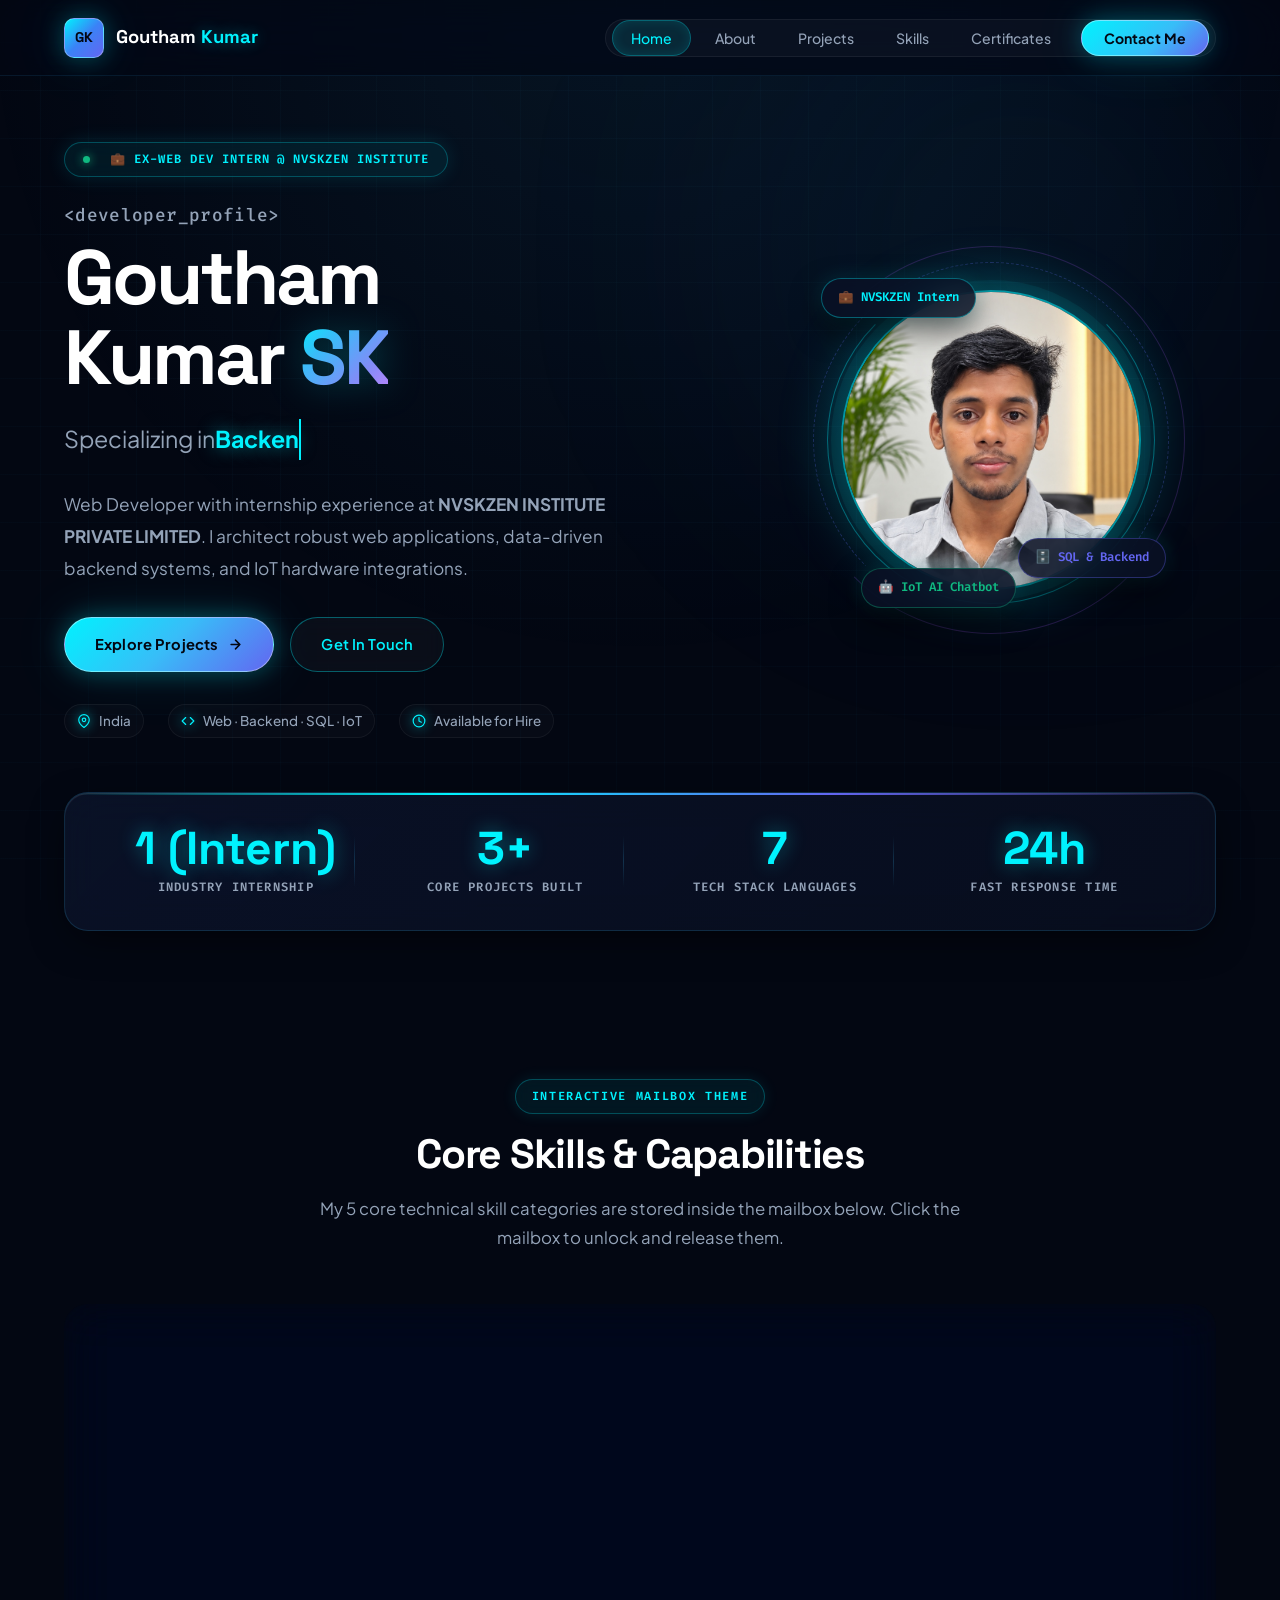
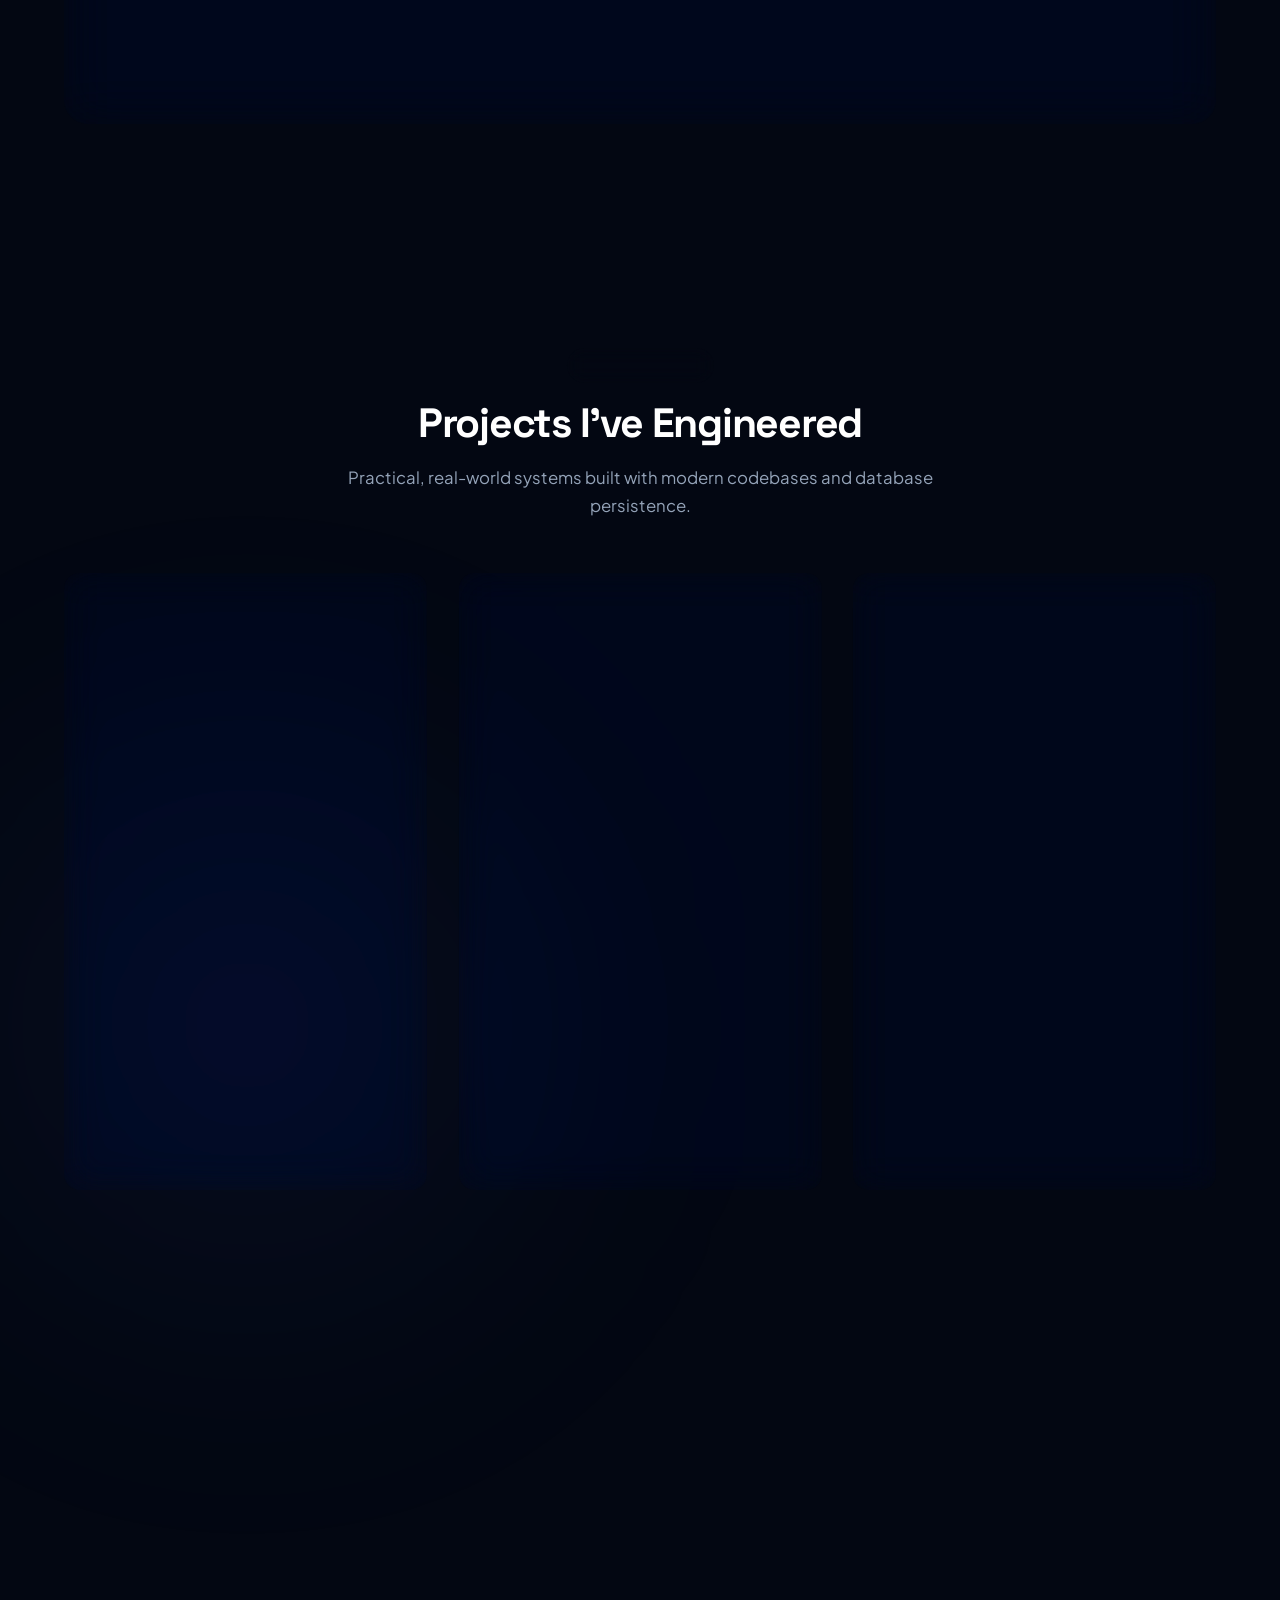
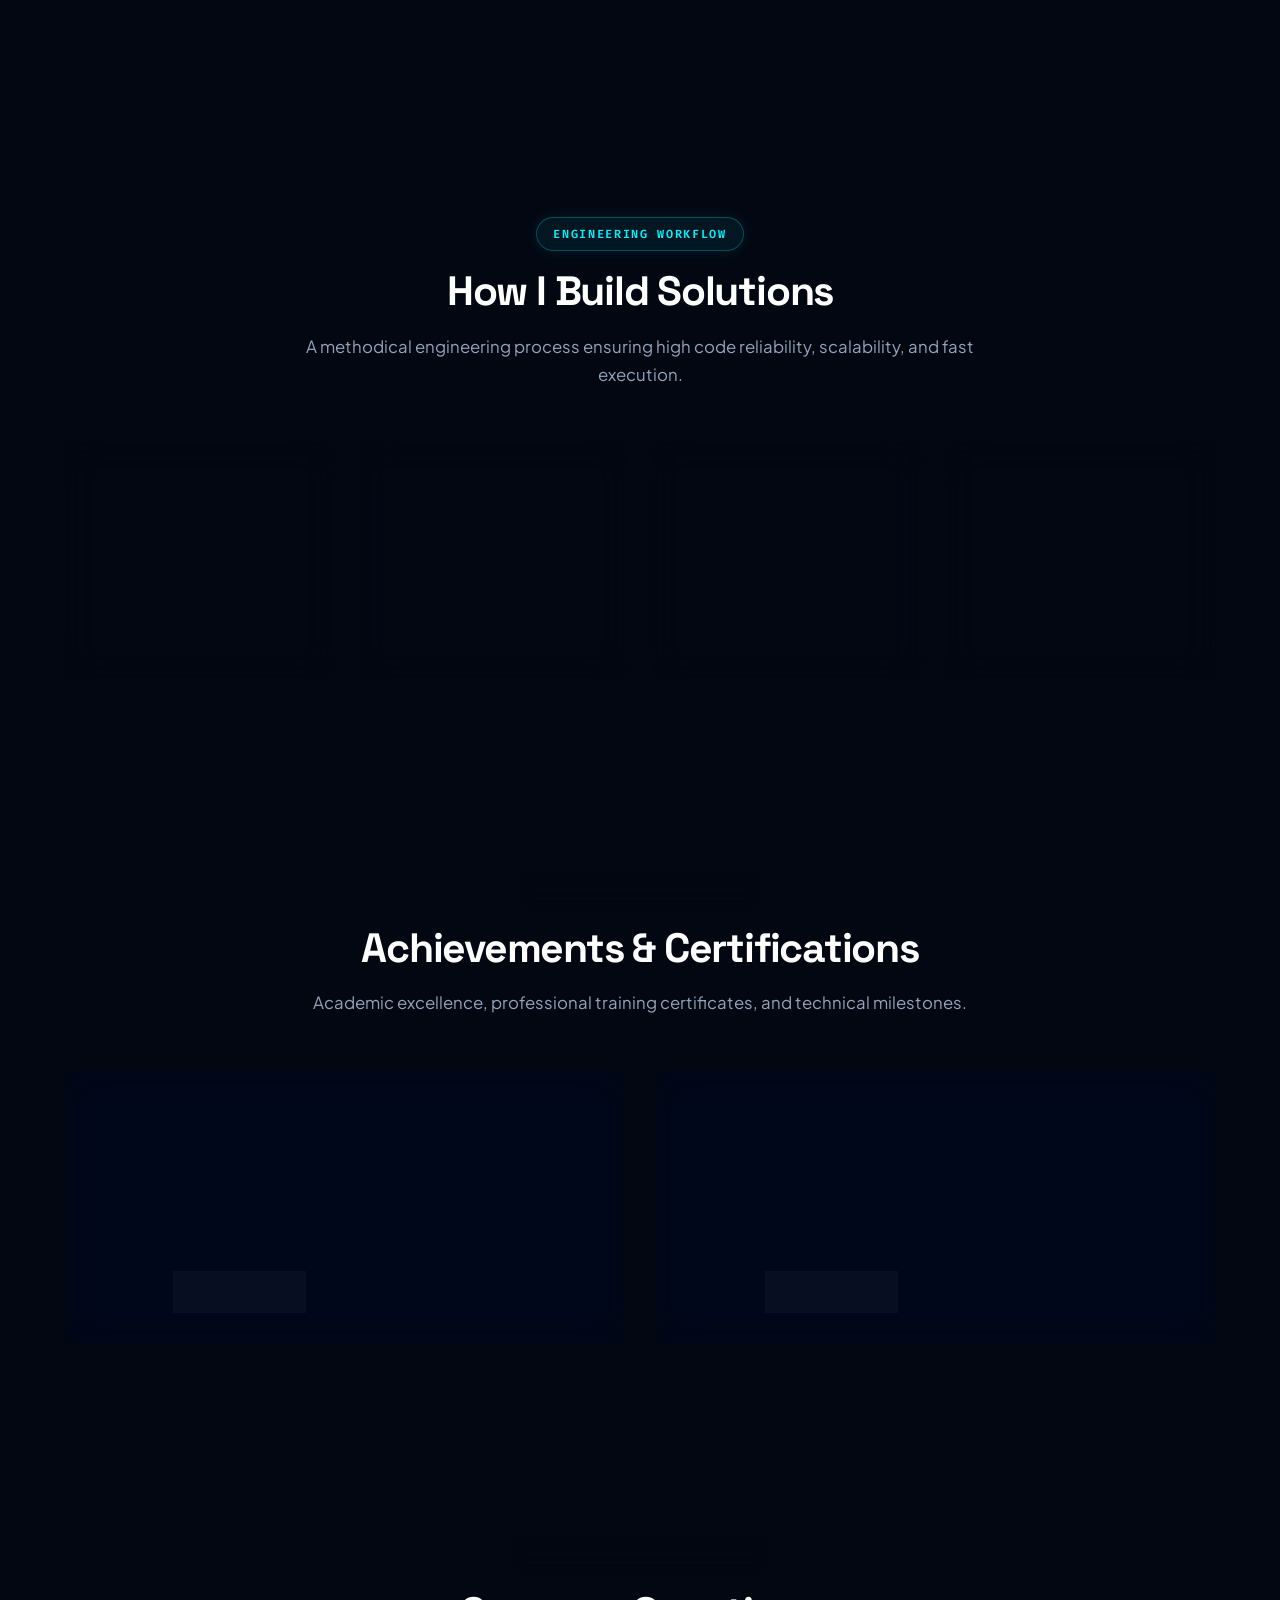
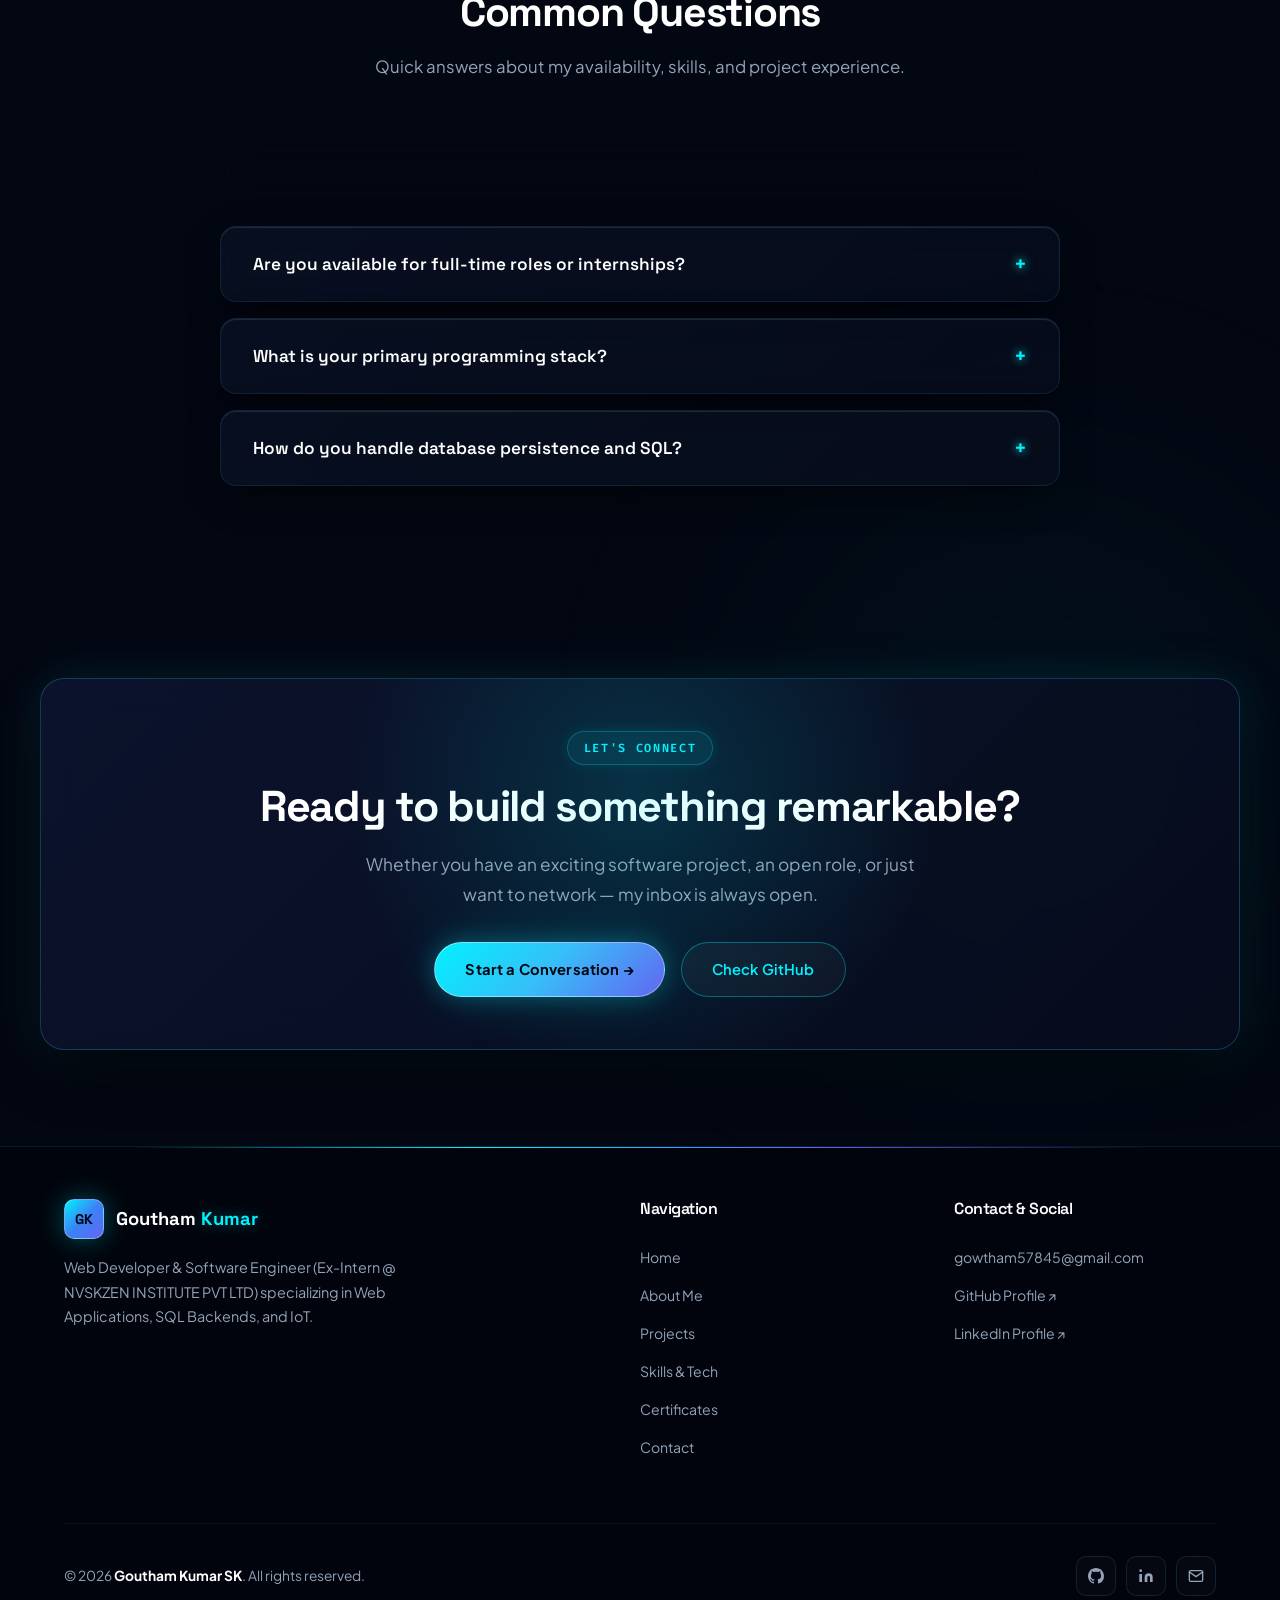
==== commit 3edabcb8: "fix(certificates): fix responsive padding, CSS variables, and standardize footer" ====
--- a/index.html
+++ b/index.html
@@ -791,8 +791,8 @@
             <li><a href="about.html">About Me</a></li>
             <li><a href="projects.html">Projects</a></li>
             <li><a href="skills.html">Skills &amp; Tech</a></li>
-            <li><a href="certificates.html">Certificates</a></li>`n        <li><a href="certificates.html">Certificates</a>
-    <a href="contact.html">Contact</a></li>
+            <li><a href="certificates.html">Certificates</a></li>
+            <li><a href="contact.html">Contact</a></li>
           </ul>
         </div>
 
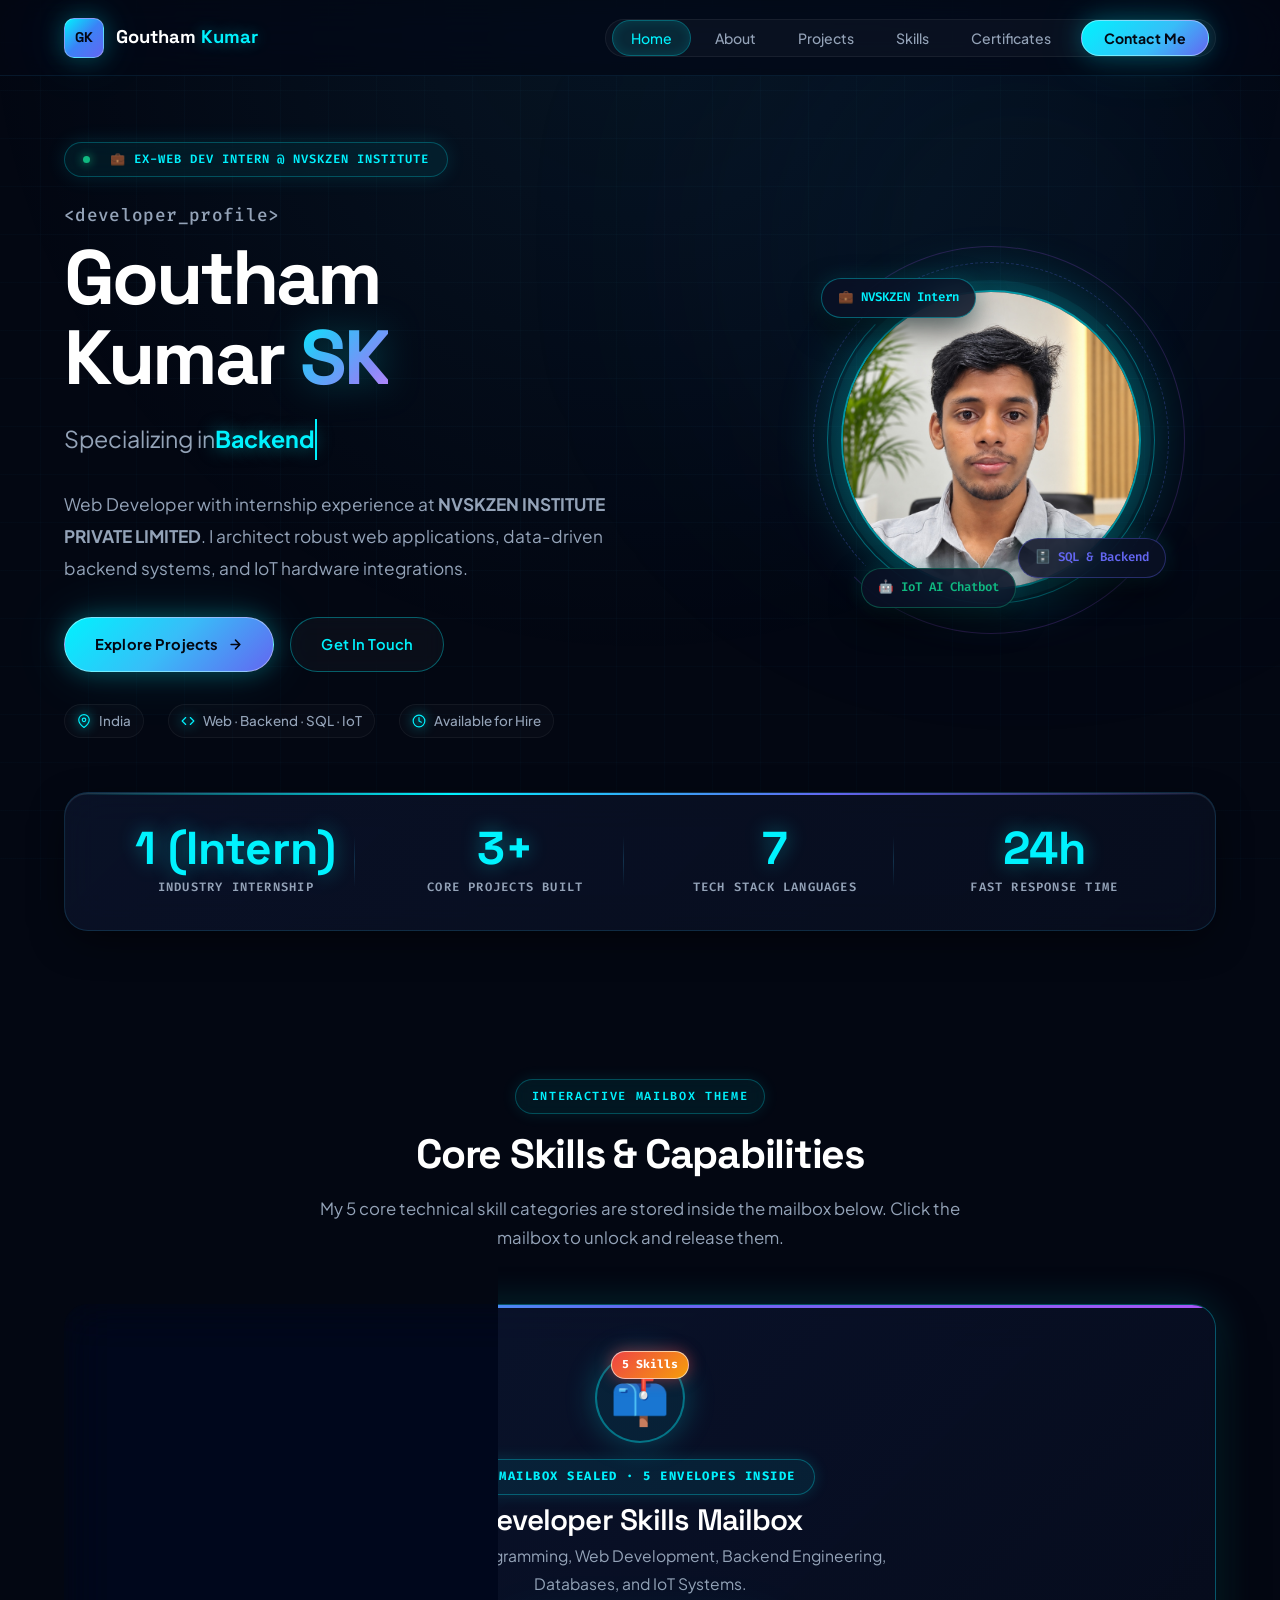
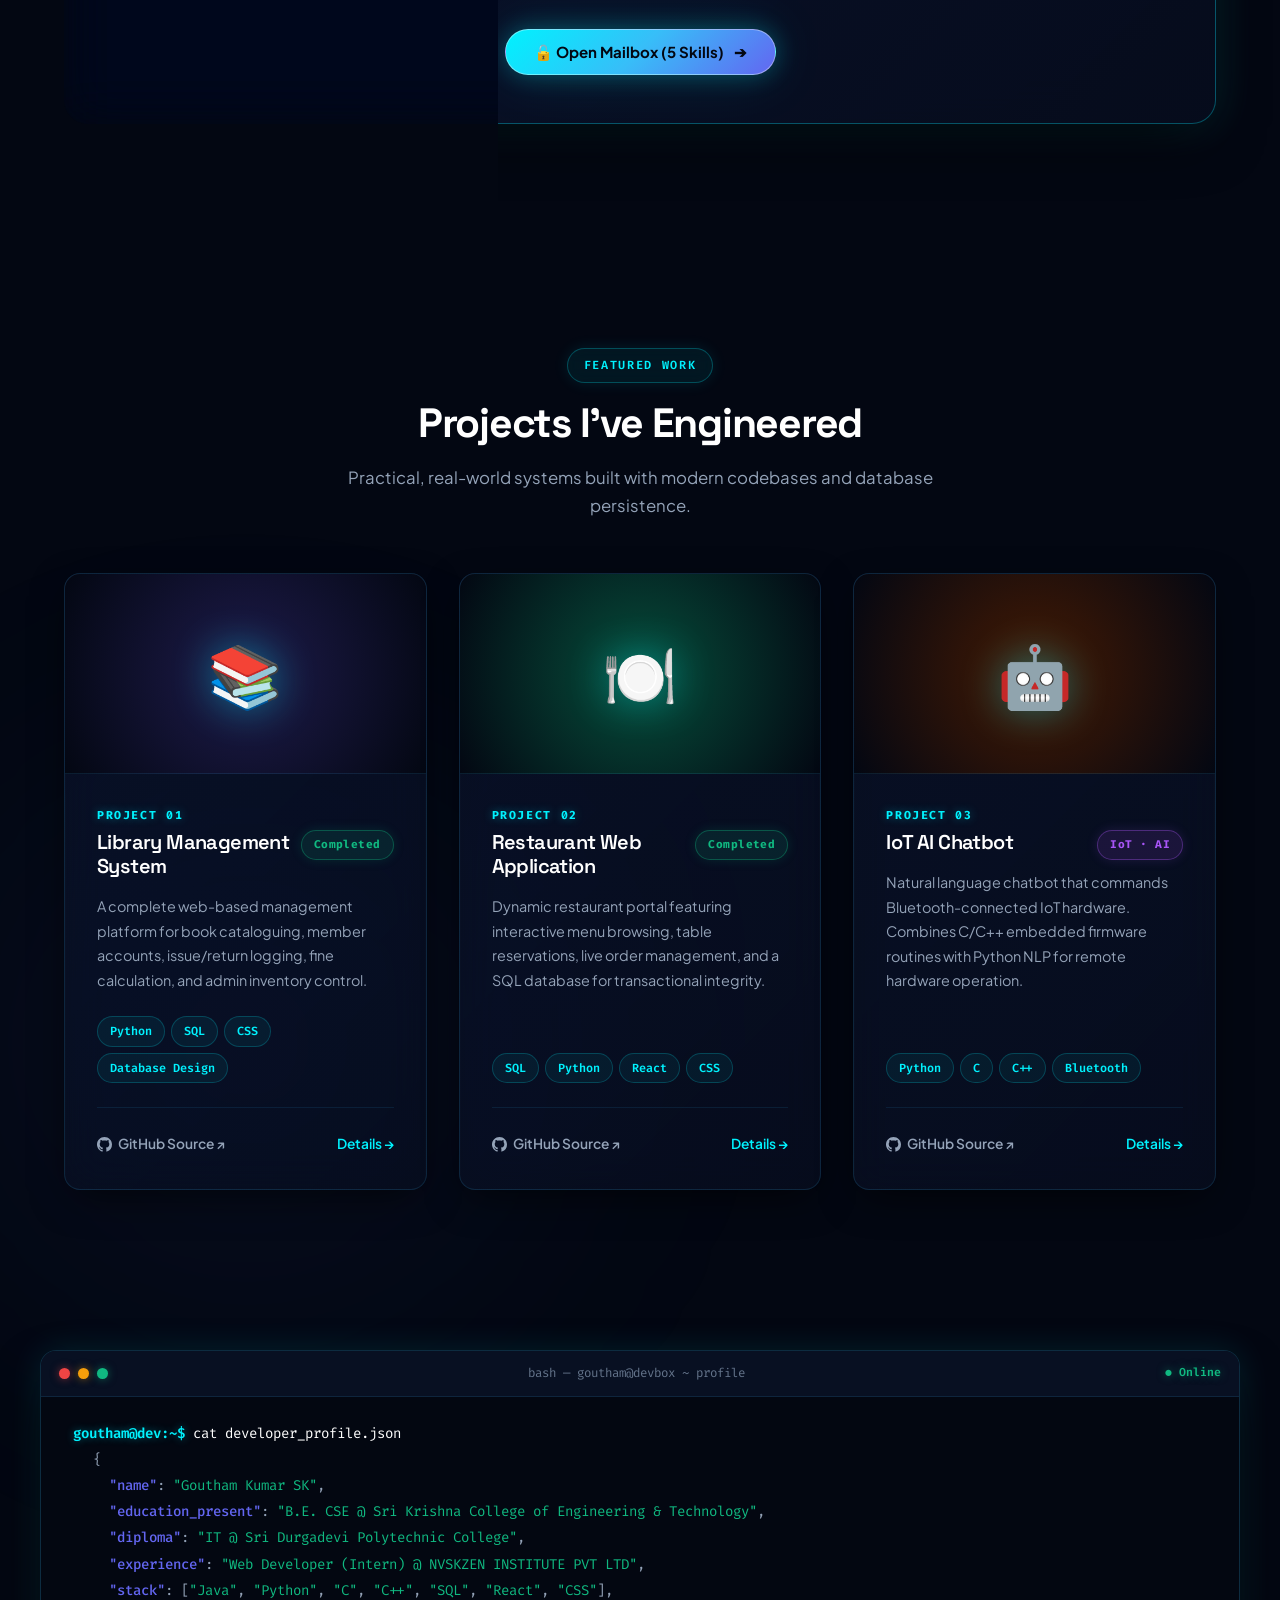
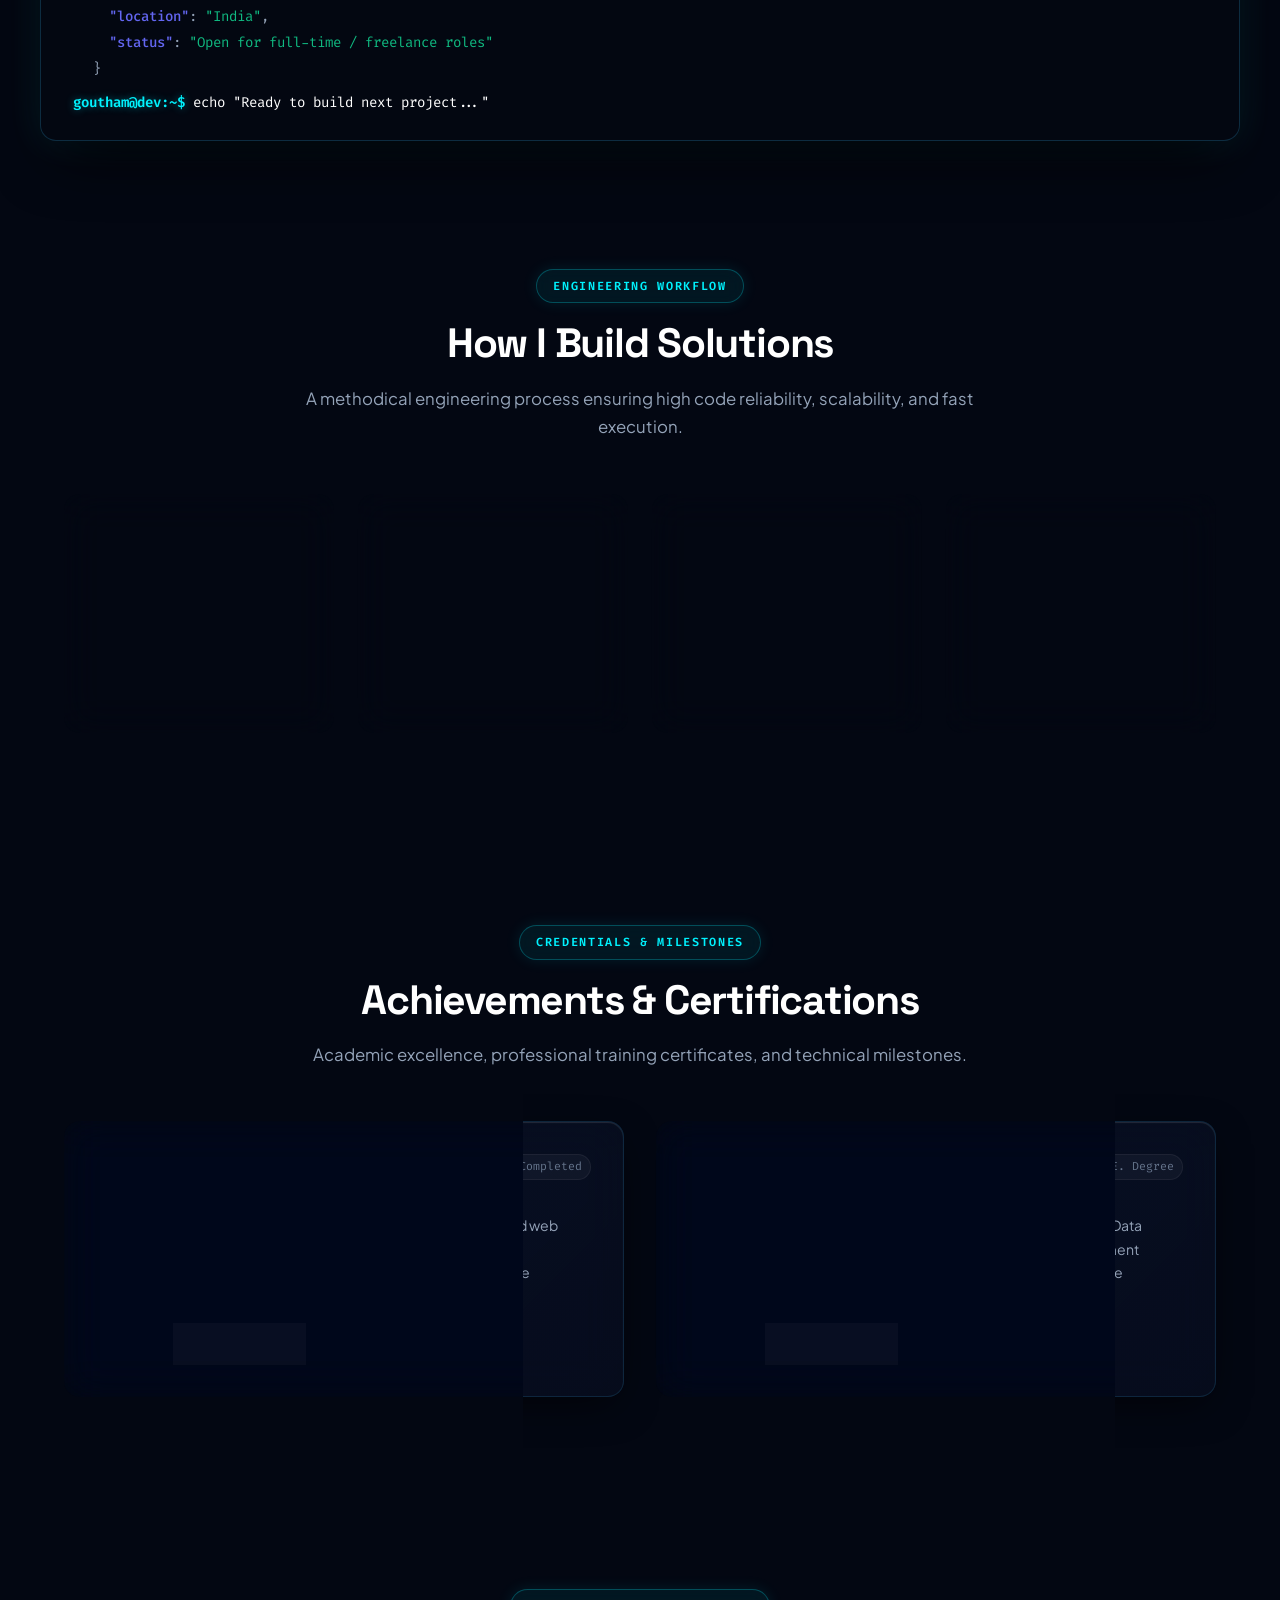
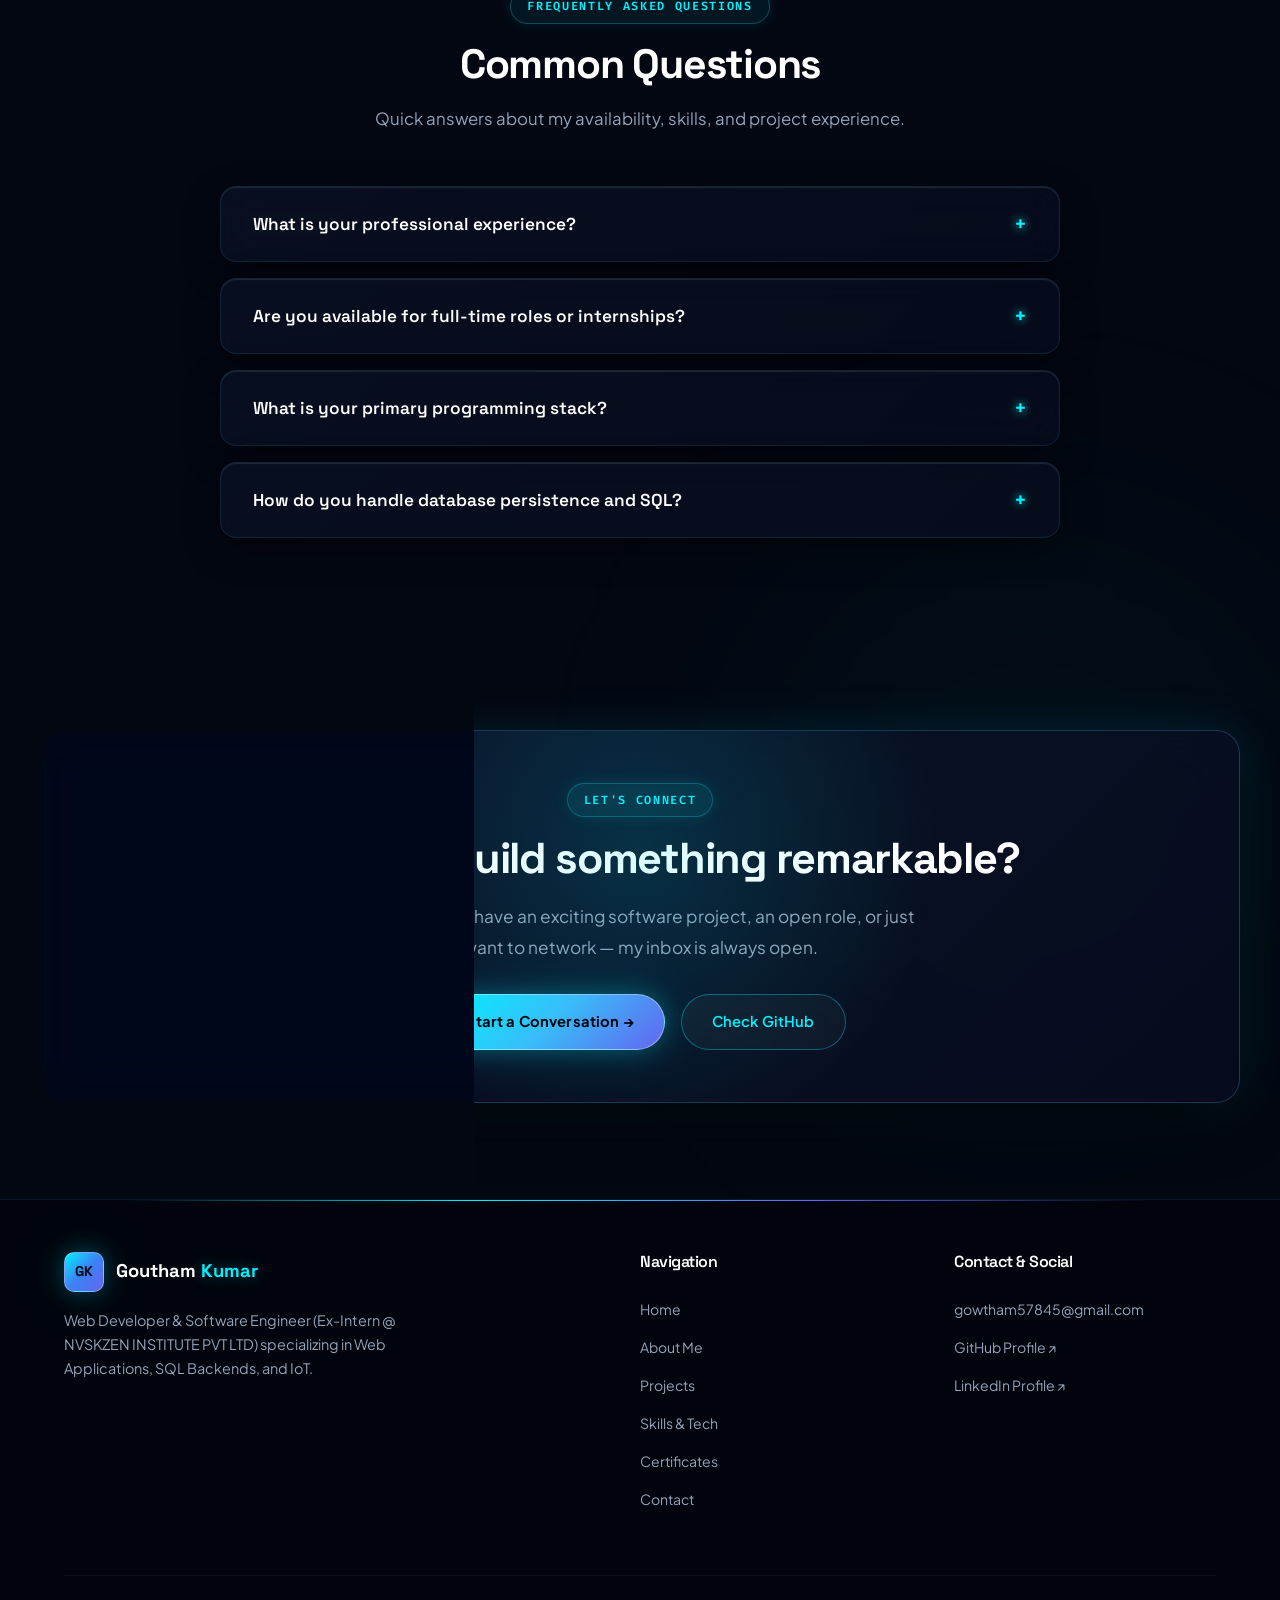
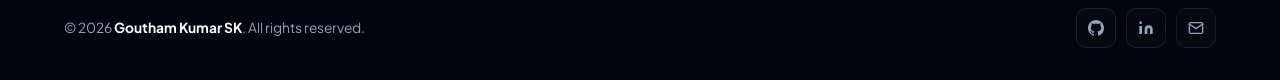
==== commit 6be44f25: "feat(career): add Sri Durgadevi Polytechnic (Diploma IT) and Sri Krishna College of Engineering & Te" ====
--- a/index.html
+++ b/index.html
@@ -1,4 +1,4 @@
-﻿<!DOCTYPE html>
+<!DOCTYPE html>
 <html lang="en">
 <head>
   <meta charset="UTF-8" />
@@ -592,6 +592,8 @@
           <div><span class="t-prompt">goutham@dev:~$</span> <span class="t-cmd">cat developer_profile.json</span></div>
           <div class="t-output">{</div>
           <div class="t-output">&nbsp;&nbsp;<span class="t-key">"name"</span>: <span class="t-val">"Goutham Kumar SK"</span>,</div>
+          <div class="t-output">&nbsp;&nbsp;<span class="t-key">"education_present"</span>: <span class="t-val">"B.E. CSE @ Sri Krishna College of Engineering &amp; Technology"</span>,</div>
+          <div class="t-output">&nbsp;&nbsp;<span class="t-key">"diploma"</span>: <span class="t-val">"IT @ Sri Durgadevi Polytechnic College"</span>,</div>
           <div class="t-output">&nbsp;&nbsp;<span class="t-key">"experience"</span>: <span class="t-val">"Web Developer (Intern) @ NVSKZEN INSTITUTE PVT LTD"</span>,</div>
           <div class="t-output">&nbsp;&nbsp;<span class="t-key">"stack"</span>: [<span class="t-val">"Java"</span>, <span class="t-val">"Python"</span>, <span class="t-val">"C"</span>, <span class="t-val">"C++"</span>, <span class="t-val">"SQL"</span>, <span class="t-val">"React"</span>, <span class="t-val">"CSS"</span>],</div>
           <div class="t-output">&nbsp;&nbsp;<span class="t-key">"location"</span>: <span class="t-val">"India"</span>,</div>
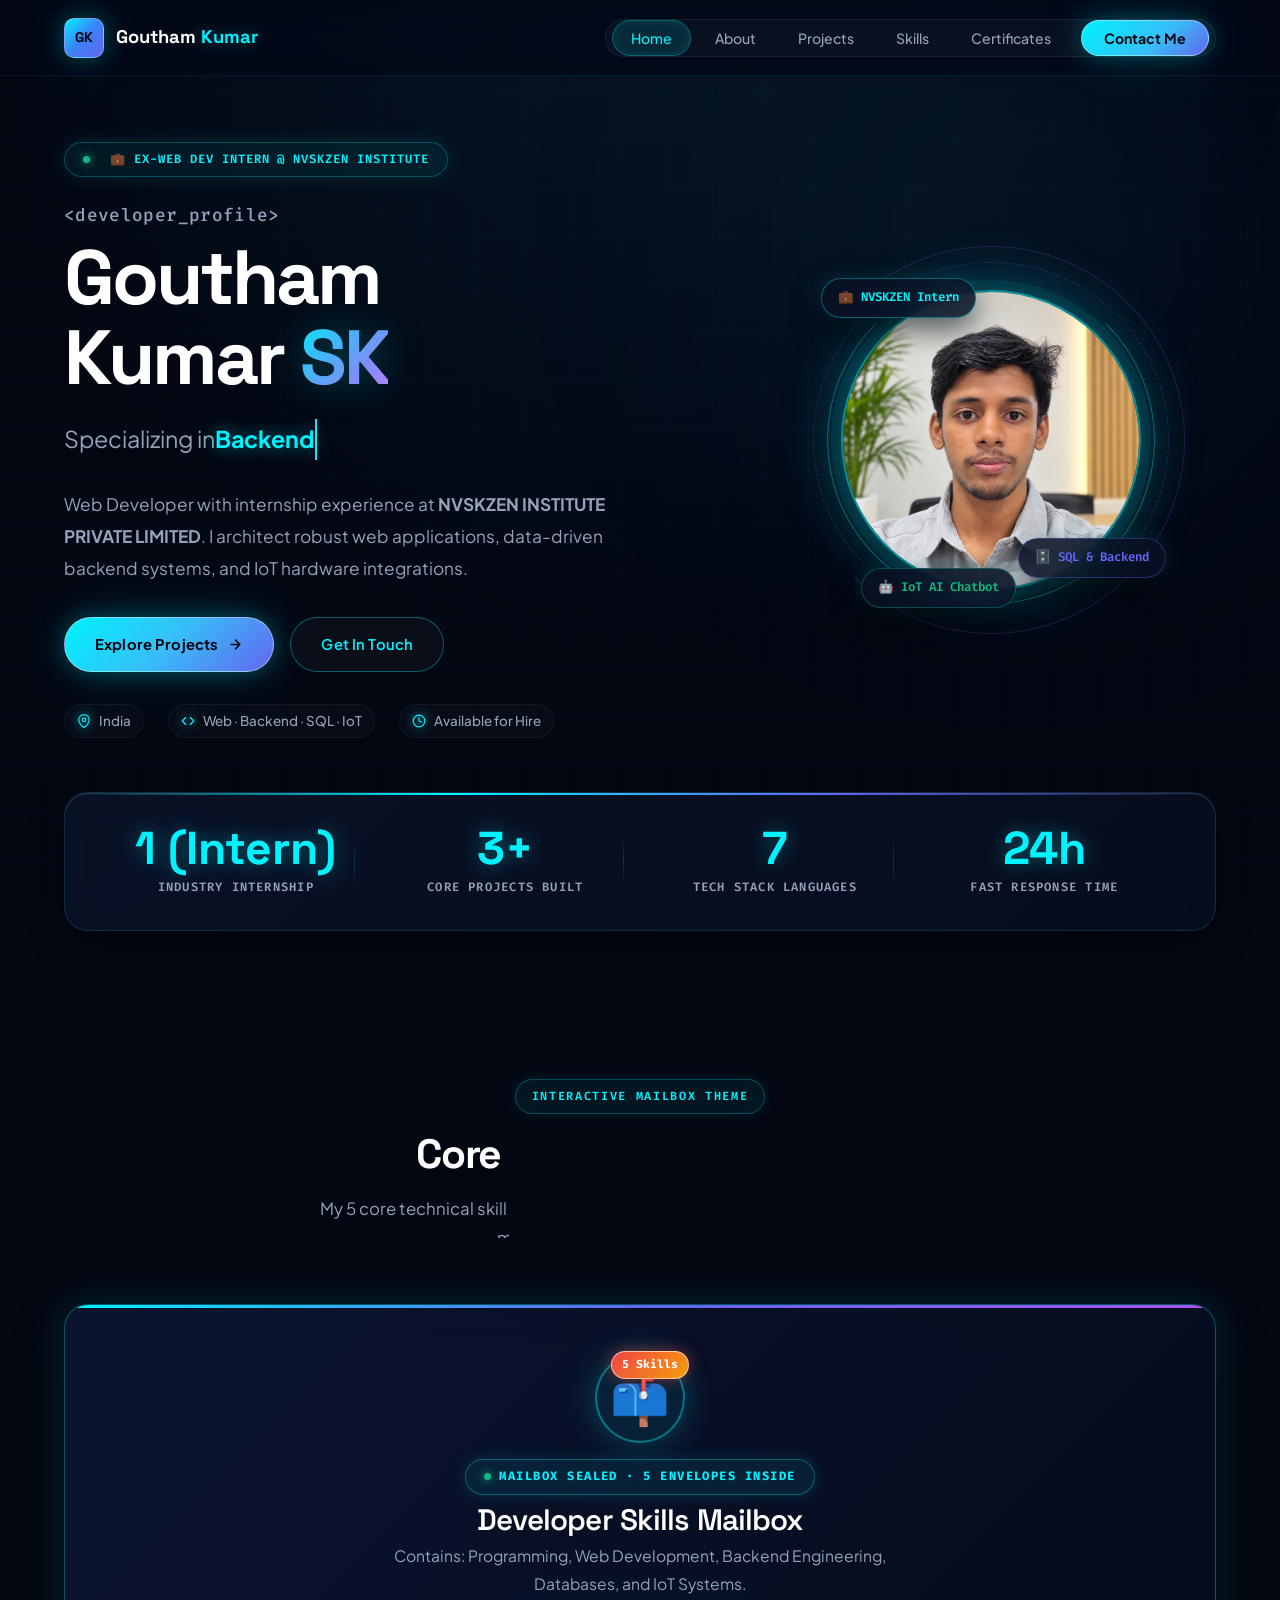
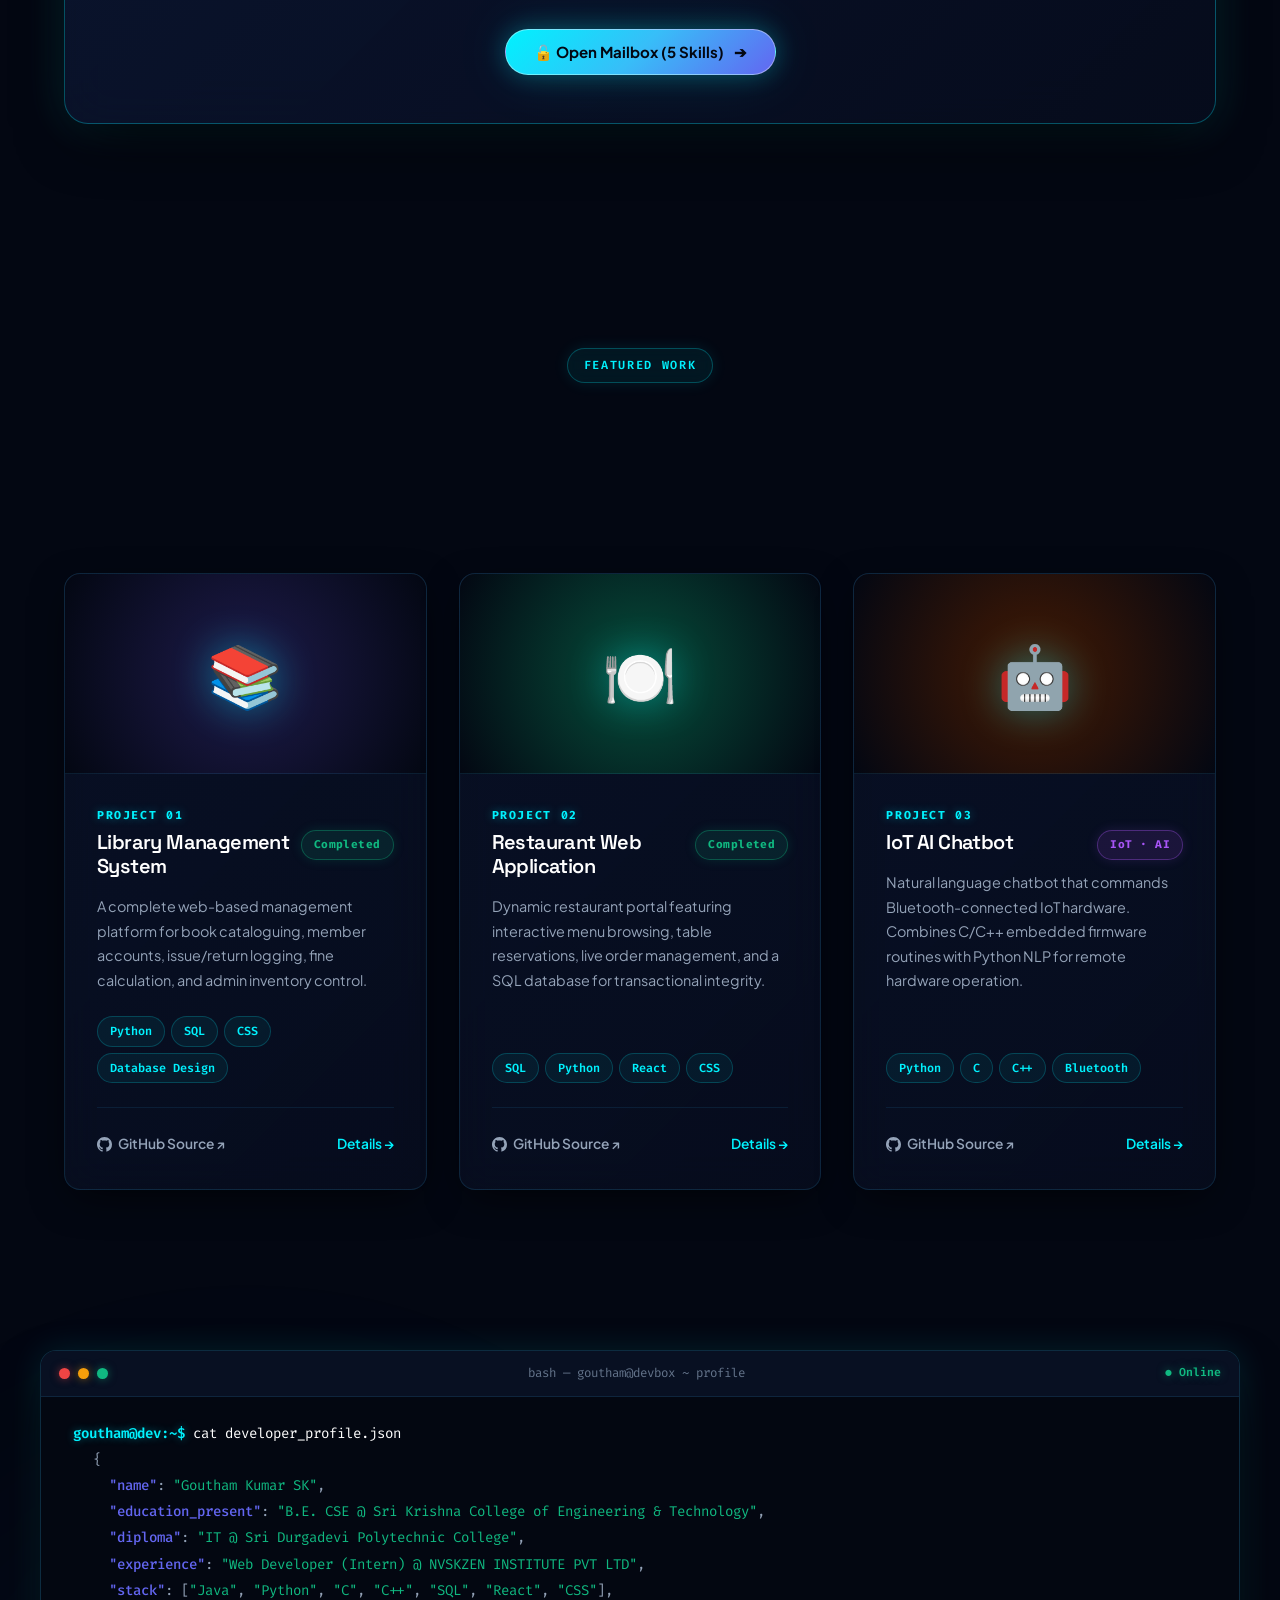
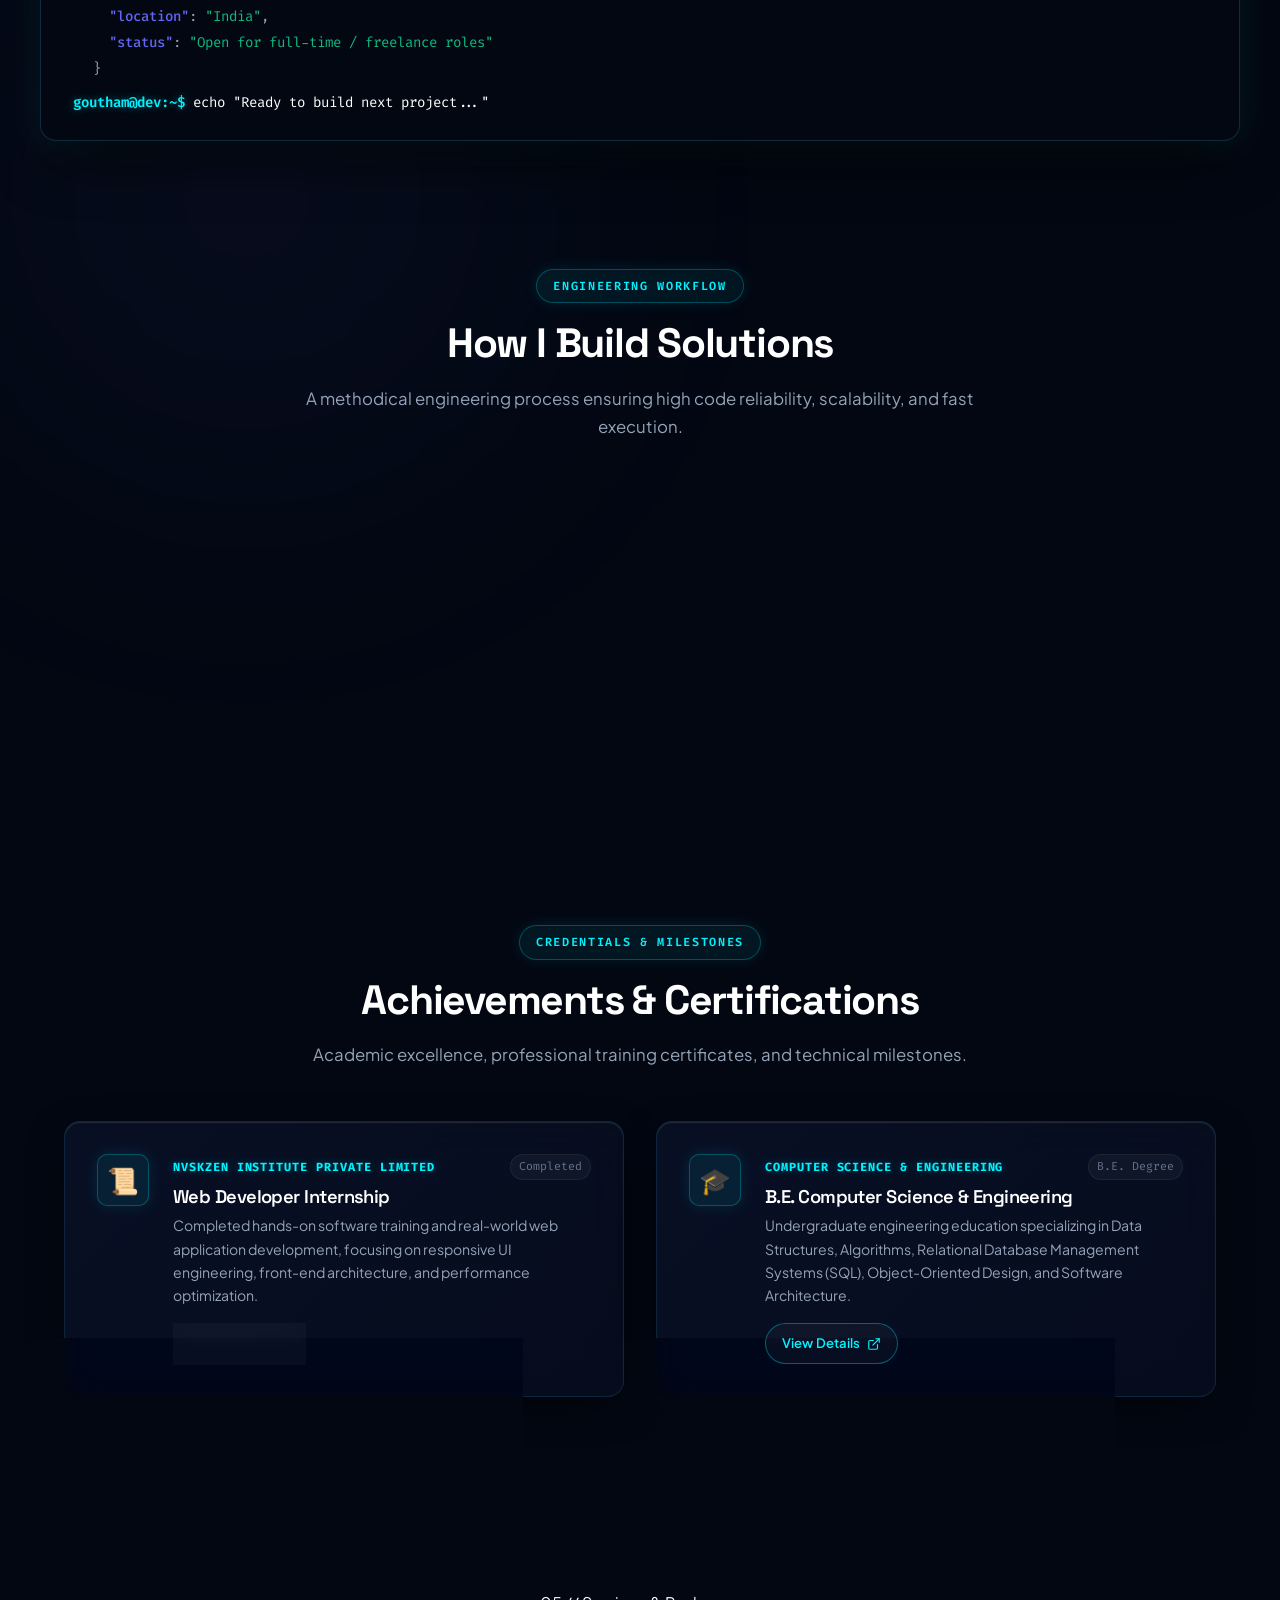
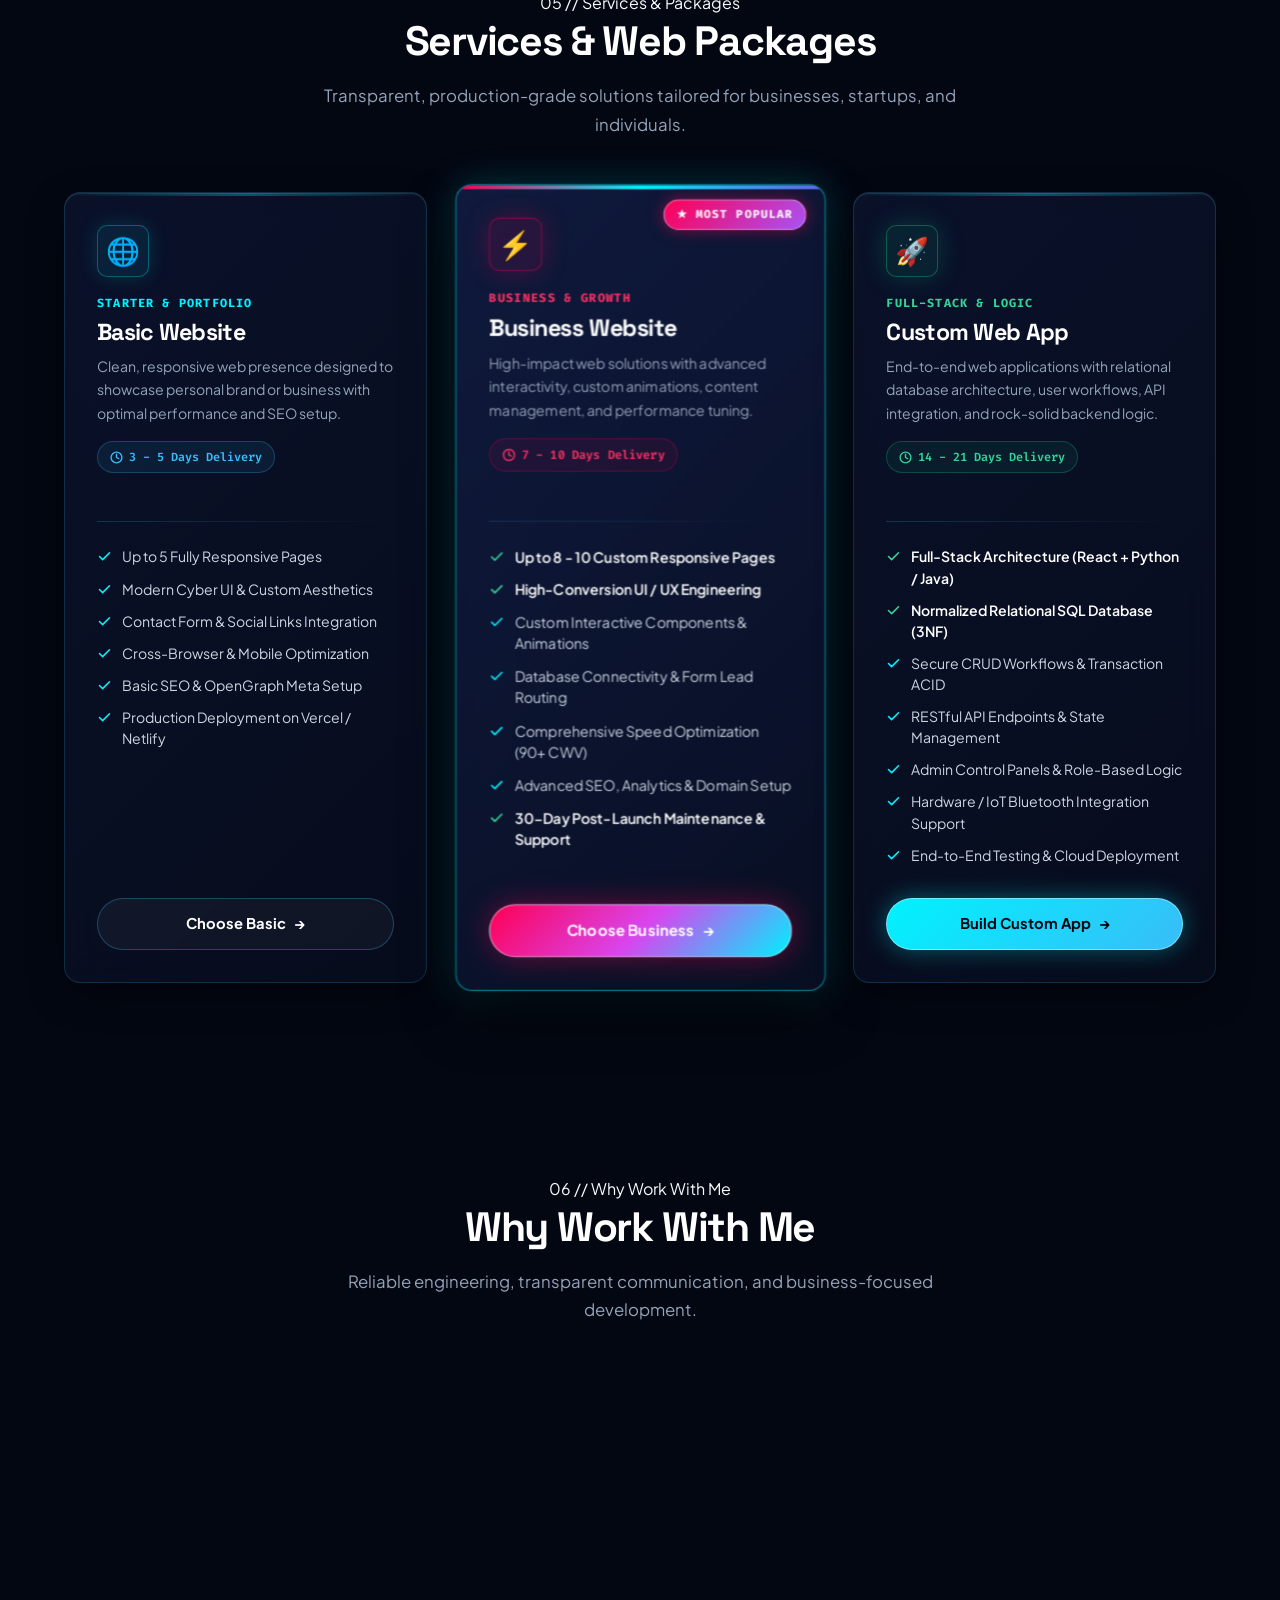
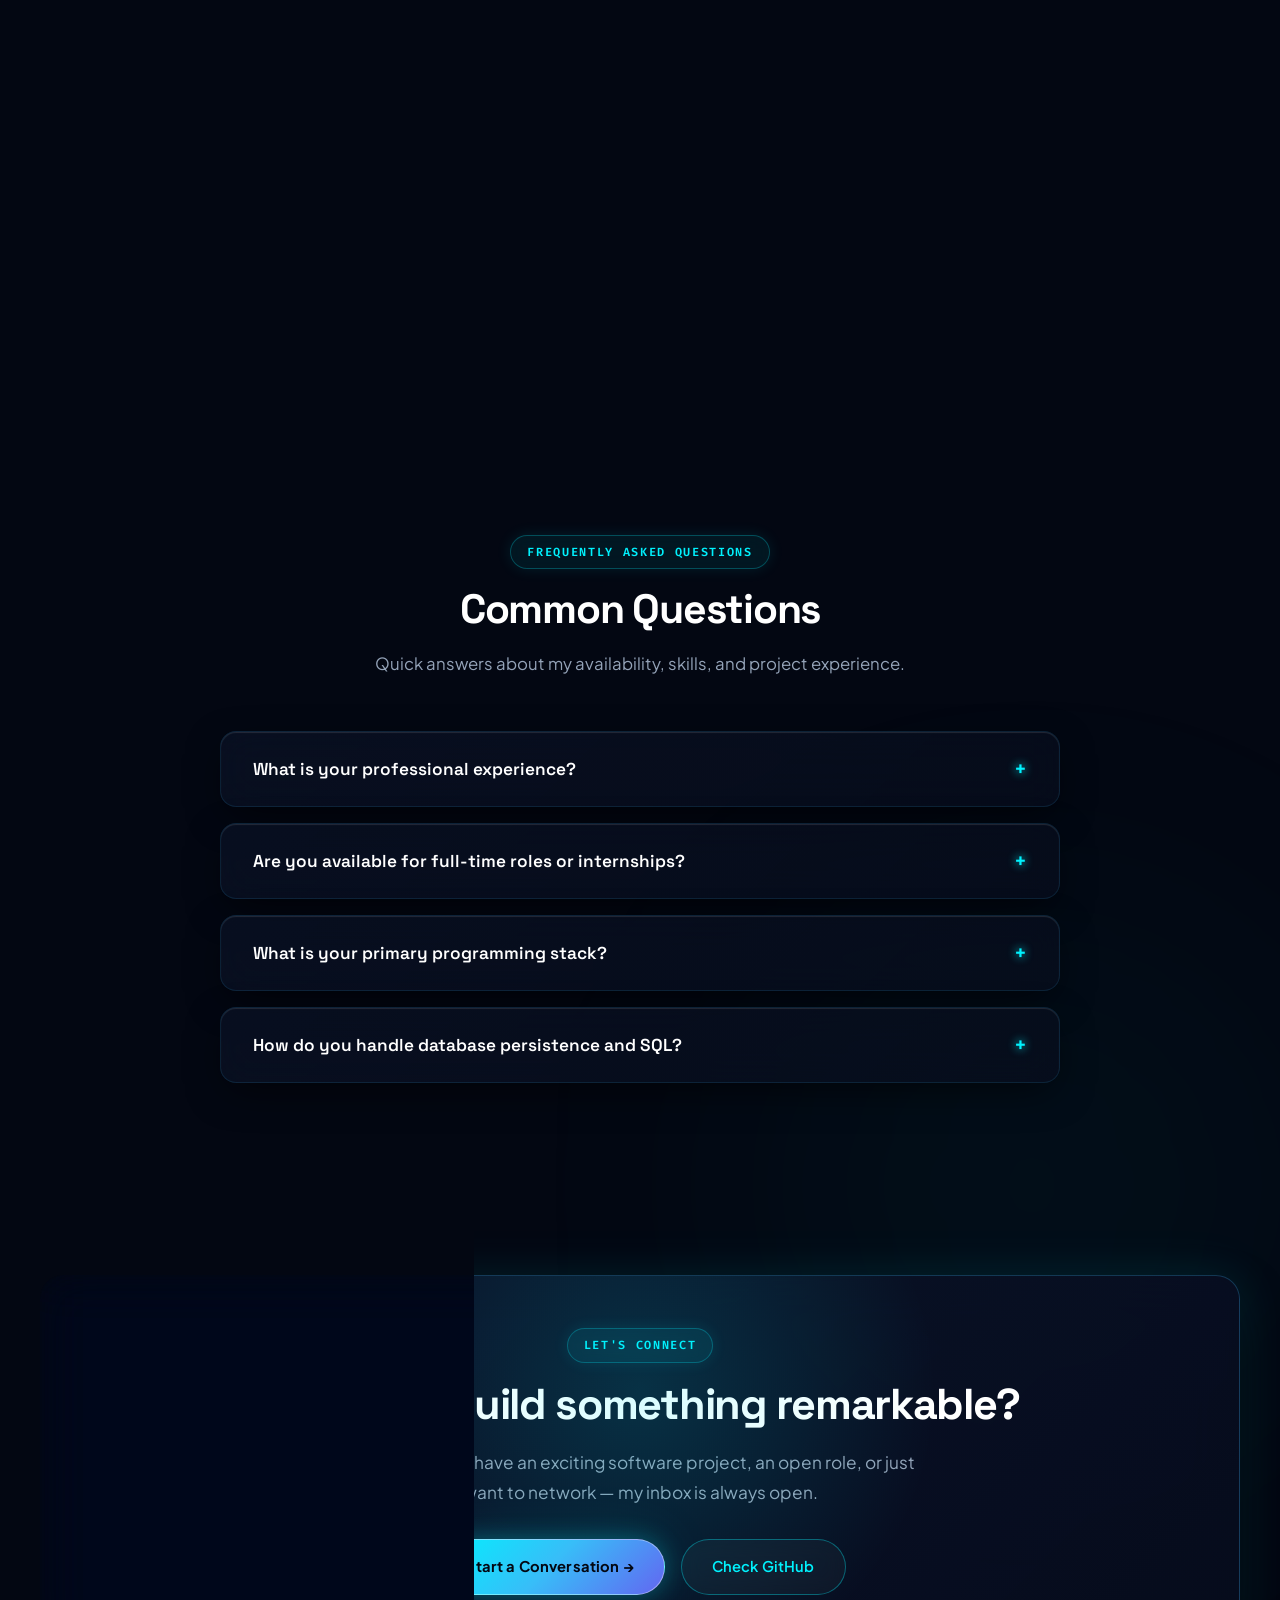
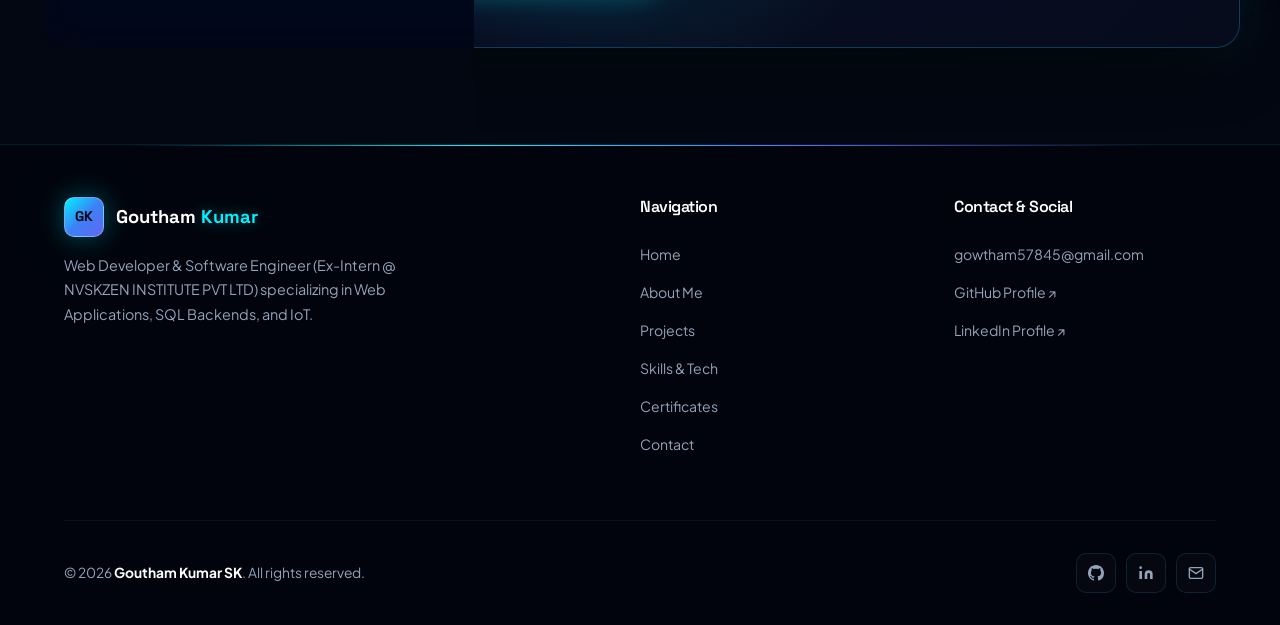
==== commit 0c499274: "feat: add Services & Web Packages and Why Work With Me sections inspired by jayaharis007" ====
--- a/index.html
+++ b/index.html
@@ -35,7 +35,7 @@
         <li><a href="about.html">About</a></li>
         <li><a href="projects.html">Projects</a></li>
         <li><a href="skills.html">Skills</a></li>
-        <li><a href="certificates.html">Certificates</a></li>
+        <li><a href="certificates.html">Certificates</a></li>
         <li><a href="contact.html" class="nav-cta">Contact Me</a></li>
       </ul>
       <button class="nav-hamburger" id="hamburger" aria-label="Toggle mobile menu" aria-expanded="false">
@@ -48,7 +48,7 @@
     <a href="about.html">About</a>
     <a href="projects.html">Projects</a>
     <a href="skills.html">Skills</a>
-    <a href="certificates.html">Certificates</a>
+    <a href="certificates.html">Certificates</a>
     <a href="contact.html">Contact</a>
   </nav>
 
@@ -696,6 +696,246 @@
       </div>
     </section>
 
+    <!-- ════════════════ SERVICES & PACKAGES SECTION ════════════════ -->
+    <section class="section" id="services-packages" aria-labelledby="services-packages-heading">
+      <div class="container">
+        <div class="section-header">
+          <div class="section-marker">05 // Services &amp; Packages</div>
+          <h2 id="services-packages-heading" class="section-title">Services &amp; Web Packages</h2>
+          <p class="section-desc">Transparent, production-grade solutions tailored for businesses, startups, and individuals.</p>
+        </div>
+
+        <div class="services-tier-grid">
+
+          <!-- Tier 1: Basic Website Package -->
+          <div class="service-tier-card fade-up">
+            <div class="tier-header">
+              <div class="tier-icon-wrap" aria-hidden="true">🌐</div>
+              <span class="tier-tag">Starter &amp; Portfolio</span>
+              <h3 class="tier-title">Basic Website</h3>
+              <p class="tier-desc">Clean, responsive web presence designed to showcase personal brand or business with optimal performance and SEO setup.</p>
+              <div class="tier-timeline-pill">
+                <svg width="13" height="13" viewBox="0 0 24 24" fill="none" stroke="currentColor" stroke-width="2.5" stroke-linecap="round" stroke-linejoin="round" aria-hidden="true"><circle cx="12" cy="12" r="10"/><polyline points="12 6 12 12 16 14"/></svg>
+                3 - 5 Days Delivery
+              </div>
+            </div>
+            <div class="tier-divider"></div>
+            <ul class="tier-features-list">
+              <li>
+                <svg width="15" height="15" viewBox="0 0 24 24" fill="none" stroke="currentColor" stroke-width="2.5" stroke-linecap="round" stroke-linejoin="round" aria-hidden="true"><polyline points="20 6 9 17 4 12"/></svg>
+                Up to 5 Fully Responsive Pages
+              </li>
+              <li>
+                <svg width="15" height="15" viewBox="0 0 24 24" fill="none" stroke="currentColor" stroke-width="2.5" stroke-linecap="round" stroke-linejoin="round" aria-hidden="true"><polyline points="20 6 9 17 4 12"/></svg>
+                Modern Cyber UI &amp; Custom Aesthetics
+              </li>
+              <li>
+                <svg width="15" height="15" viewBox="0 0 24 24" fill="none" stroke="currentColor" stroke-width="2.5" stroke-linecap="round" stroke-linejoin="round" aria-hidden="true"><polyline points="20 6 9 17 4 12"/></svg>
+                Contact Form &amp; Social Links Integration
+              </li>
+              <li>
+                <svg width="15" height="15" viewBox="0 0 24 24" fill="none" stroke="currentColor" stroke-width="2.5" stroke-linecap="round" stroke-linejoin="round" aria-hidden="true"><polyline points="20 6 9 17 4 12"/></svg>
+                Cross-Browser &amp; Mobile Optimization
+              </li>
+              <li>
+                <svg width="15" height="15" viewBox="0 0 24 24" fill="none" stroke="currentColor" stroke-width="2.5" stroke-linecap="round" stroke-linejoin="round" aria-hidden="true"><polyline points="20 6 9 17 4 12"/></svg>
+                Basic SEO &amp; OpenGraph Meta Setup
+              </li>
+              <li>
+                <svg width="15" height="15" viewBox="0 0 24 24" fill="none" stroke="currentColor" stroke-width="2.5" stroke-linecap="round" stroke-linejoin="round" aria-hidden="true"><polyline points="20 6 9 17 4 12"/></svg>
+                Production Deployment on Vercel / Netlify
+              </li>
+            </ul>
+            <div class="tier-action-wrap">
+              <a href="contact.html?service=basic" class="tier-btn tier-btn-outline">
+                <span>Choose Basic</span>
+                <span aria-hidden="true">→</span>
+              </a>
+            </div>
+          </div>
+
+          <!-- Tier 2: Business Website Package (Featured) -->
+          <div class="service-tier-card tier-featured fade-up">
+            <span class="service-featured-badge">★ Most Popular</span>
+            <div class="tier-header">
+              <div class="tier-icon-wrap icon-featured" aria-hidden="true">⚡</div>
+              <span class="tier-tag" style="color:#ff3366;">Business &amp; Growth</span>
+              <h3 class="tier-title">Business Website</h3>
+              <p class="tier-desc">High-impact web solutions with advanced interactivity, custom animations, content management, and performance tuning.</p>
+              <div class="tier-timeline-pill" style="color:#ff3366;border-color:rgba(255,0,85,0.3);background:rgba(255,0,85,0.08);">
+                <svg width="13" height="13" viewBox="0 0 24 24" fill="none" stroke="currentColor" stroke-width="2.5" stroke-linecap="round" stroke-linejoin="round" aria-hidden="true"><circle cx="12" cy="12" r="10"/><polyline points="12 6 12 12 16 14"/></svg>
+                7 - 10 Days Delivery
+              </div>
+            </div>
+            <div class="tier-divider"></div>
+            <ul class="tier-features-list">
+              <li class="highlight">
+                <svg width="15" height="15" viewBox="0 0 24 24" fill="none" stroke="currentColor" stroke-width="2.5" stroke-linecap="round" stroke-linejoin="round" aria-hidden="true"><polyline points="20 6 9 17 4 12"/></svg>
+                Up to 8 - 10 Custom Responsive Pages
+              </li>
+              <li class="highlight">
+                <svg width="15" height="15" viewBox="0 0 24 24" fill="none" stroke="currentColor" stroke-width="2.5" stroke-linecap="round" stroke-linejoin="round" aria-hidden="true"><polyline points="20 6 9 17 4 12"/></svg>
+                High-Conversion UI / UX Engineering
+              </li>
+              <li>
+                <svg width="15" height="15" viewBox="0 0 24 24" fill="none" stroke="currentColor" stroke-width="2.5" stroke-linecap="round" stroke-linejoin="round" aria-hidden="true"><polyline points="20 6 9 17 4 12"/></svg>
+                Custom Interactive Components &amp; Animations
+              </li>
+              <li>
+                <svg width="15" height="15" viewBox="0 0 24 24" fill="none" stroke="currentColor" stroke-width="2.5" stroke-linecap="round" stroke-linejoin="round" aria-hidden="true"><polyline points="20 6 9 17 4 12"/></svg>
+                Database Connectivity &amp; Form Lead Routing
+              </li>
+              <li>
+                <svg width="15" height="15" viewBox="0 0 24 24" fill="none" stroke="currentColor" stroke-width="2.5" stroke-linecap="round" stroke-linejoin="round" aria-hidden="true"><polyline points="20 6 9 17 4 12"/></svg>
+                Comprehensive Speed Optimization (90+ CWV)
+              </li>
+              <li>
+                <svg width="15" height="15" viewBox="0 0 24 24" fill="none" stroke="currentColor" stroke-width="2.5" stroke-linecap="round" stroke-linejoin="round" aria-hidden="true"><polyline points="20 6 9 17 4 12"/></svg>
+                Advanced SEO, Analytics &amp; Domain Setup
+              </li>
+              <li class="highlight">
+                <svg width="15" height="15" viewBox="0 0 24 24" fill="none" stroke="currentColor" stroke-width="2.5" stroke-linecap="round" stroke-linejoin="round" aria-hidden="true"><polyline points="20 6 9 17 4 12"/></svg>
+                30-Day Post-Launch Maintenance &amp; Support
+              </li>
+            </ul>
+            <div class="tier-action-wrap">
+              <a href="contact.html?service=business" class="tier-btn tier-btn-featured">
+                <span>Choose Business</span>
+                <span aria-hidden="true">→</span>
+              </a>
+            </div>
+          </div>
+
+          <!-- Tier 3: Custom Web Application -->
+          <div class="service-tier-card fade-up">
+            <div class="tier-header">
+              <div class="tier-icon-wrap icon-custom" aria-hidden="true">🚀</div>
+              <span class="tier-tag" style="color:#34d399;">Full-Stack &amp; Logic</span>
+              <h3 class="tier-title">Custom Web App</h3>
+              <p class="tier-desc">End-to-end web applications with relational database architecture, user workflows, API integration, and rock-solid backend logic.</p>
+              <div class="tier-timeline-pill" style="color:#34d399;border-color:rgba(16,185,129,0.3);background:rgba(16,185,129,0.08);">
+                <svg width="13" height="13" viewBox="0 0 24 24" fill="none" stroke="currentColor" stroke-width="2.5" stroke-linecap="round" stroke-linejoin="round" aria-hidden="true"><circle cx="12" cy="12" r="10"/><polyline points="12 6 12 12 16 14"/></svg>
+                14 - 21 Days Delivery
+              </div>
+            </div>
+            <div class="tier-divider"></div>
+            <ul class="tier-features-list">
+              <li class="highlight">
+                <svg width="15" height="15" viewBox="0 0 24 24" fill="none" stroke="currentColor" stroke-width="2.5" stroke-linecap="round" stroke-linejoin="round" aria-hidden="true"><polyline points="20 6 9 17 4 12"/></svg>
+                Full-Stack Architecture (React + Python / Java)
+              </li>
+              <li class="highlight">
+                <svg width="15" height="15" viewBox="0 0 24 24" fill="none" stroke="currentColor" stroke-width="2.5" stroke-linecap="round" stroke-linejoin="round" aria-hidden="true"><polyline points="20 6 9 17 4 12"/></svg>
+                Normalized Relational SQL Database (3NF)
+              </li>
+              <li>
+                <svg width="15" height="15" viewBox="0 0 24 24" fill="none" stroke="currentColor" stroke-width="2.5" stroke-linecap="round" stroke-linejoin="round" aria-hidden="true"><polyline points="20 6 9 17 4 12"/></svg>
+                Secure CRUD Workflows &amp; Transaction ACID
+              </li>
+              <li>
+                <svg width="15" height="15" viewBox="0 0 24 24" fill="none" stroke="currentColor" stroke-width="2.5" stroke-linecap="round" stroke-linejoin="round" aria-hidden="true"><polyline points="20 6 9 17 4 12"/></svg>
+                RESTful API Endpoints &amp; State Management
+              </li>
+              <li>
+                <svg width="15" height="15" viewBox="0 0 24 24" fill="none" stroke="currentColor" stroke-width="2.5" stroke-linecap="round" stroke-linejoin="round" aria-hidden="true"><polyline points="20 6 9 17 4 12"/></svg>
+                Admin Control Panels &amp; Role-Based Logic
+              </li>
+              <li>
+                <svg width="15" height="15" viewBox="0 0 24 24" fill="none" stroke="currentColor" stroke-width="2.5" stroke-linecap="round" stroke-linejoin="round" aria-hidden="true"><polyline points="20 6 9 17 4 12"/></svg>
+                Hardware / IoT Bluetooth Integration Support
+              </li>
+              <li>
+                <svg width="15" height="15" viewBox="0 0 24 24" fill="none" stroke="currentColor" stroke-width="2.5" stroke-linecap="round" stroke-linejoin="round" aria-hidden="true"><polyline points="20 6 9 17 4 12"/></svg>
+                End-to-End Testing &amp; Cloud Deployment
+              </li>
+            </ul>
+            <div class="tier-action-wrap">
+              <a href="contact.html?service=custom" class="tier-btn tier-btn-primary">
+                <span>Build Custom App</span>
+                <span aria-hidden="true">→</span>
+              </a>
+            </div>
+          </div>
+
+        </div>
+      </div>
+    </section>
+
+    <!-- ════════════════ WHY WORK WITH ME SECTION ════════════════ -->
+    <section class="section" id="why-me" aria-labelledby="why-me-heading">
+      <div class="container">
+        <div class="section-header">
+          <div class="section-marker">06 // Why Work With Me</div>
+          <h2 id="why-me-heading" class="section-title">Why Work With Me</h2>
+          <p class="section-desc">Reliable engineering, transparent communication, and business-focused development.</p>
+        </div>
+
+        <div class="why-me-grid">
+
+          <!-- Card 1: Business-Focused Development -->
+          <div class="why-me-card accent-crimson fade-up">
+            <div class="why-me-top">
+              <div class="why-me-icon-wrap icon-crimson" aria-hidden="true">💼</div>
+              <span class="why-me-badge badge-crimson">Value Driven</span>
+            </div>
+            <h3>Business-Focused Development</h3>
+            <p>I don't just write code; I craft digital systems strictly aligned with your commercial objectives, conversion funnels, and user retention metrics.</p>
+          </div>
+
+          <!-- Card 2: Clean & Scalable Code -->
+          <div class="why-me-card accent-cyan fade-up">
+            <div class="why-me-top">
+              <div class="why-me-icon-wrap icon-cyan" aria-hidden="true">⚡</div>
+              <span class="why-me-badge badge-cyan">Clean Code</span>
+            </div>
+            <h3>Clean &amp; Scalable Code</h3>
+            <p>Built with structured OOP design principles, normalized SQL architectures, and modular component hierarchies that grow effortlessly with traffic.</p>
+          </div>
+
+          <!-- Card 3: Clear Communication -->
+          <div class="why-me-card accent-crimson fade-up">
+            <div class="why-me-top">
+              <div class="why-me-icon-wrap icon-crimson" aria-hidden="true">💬</div>
+              <span class="why-me-badge badge-crimson">Transparent</span>
+            </div>
+            <h3>Clear Communication</h3>
+            <p>Fast 24-hour response turnaround, regular milestone demo links, crystal-clear progress updates, and zero technical jargon barriers.</p>
+          </div>
+
+          <!-- Card 4: Performance Optimization -->
+          <div class="why-me-card accent-cyan fade-up">
+            <div class="why-me-top">
+              <div class="why-me-icon-wrap icon-cyan" aria-hidden="true">🎯</div>
+              <span class="why-me-badge badge-cyan">Lightning Fast</span>
+            </div>
+            <h3>Performance Optimization</h3>
+            <p>Every millisecond counts. Optimized asset bundling, clean DOM structures, fluid 60fps animations, and zero bloat for instant page loads.</p>
+          </div>
+
+          <!-- Card 5: Startup Mindset & Reliability -->
+          <div class="why-me-card accent-green fade-up">
+            <div class="why-me-top">
+              <div class="why-me-icon-wrap icon-green" aria-hidden="true">🛡️</div>
+              <span class="why-me-badge badge-green">Reliability</span>
+            </div>
+            <h3>Startup Mindset &amp; Reliability</h3>
+            <p>Tackling complex challenges with high agility, resourcefulness, and end-to-end accountability from initial prototype to live deployment.</p>
+          </div>
+
+          <!-- Card 6: Post-Launch Support & Care -->
+          <div class="why-me-card accent-cyan fade-up">
+            <div class="why-me-top">
+              <div class="why-me-icon-wrap icon-cyan" aria-hidden="true">🤝</div>
+              <span class="why-me-badge badge-cyan">Long Term</span>
+            </div>
+            <h3>Post-Launch Support &amp; Care</h3>
+            <p>Support doesn't end on launch day. I ensure smooth technical handoffs, proactive bug fixes, deployment monitoring, and documentation.</p>
+          </div>
+
+        </div>
+      </div>
+    </section>
+
     <!-- ════════════════ FAQ ACCORDION SECTION ════════════════ -->
     <section class="section" id="faq" aria-labelledby="faq-heading">
       <div class="container">
@@ -793,7 +1033,7 @@
             <li><a href="about.html">About Me</a></li>
             <li><a href="projects.html">Projects</a></li>
             <li><a href="skills.html">Skills &amp; Tech</a></li>
-            <li><a href="certificates.html">Certificates</a></li>
+            <li><a href="certificates.html">Certificates</a></li>
             <li><a href="contact.html">Contact</a></li>
           </ul>
         </div>
@@ -829,5 +1069,5 @@
   <script src="main.js"></script>
 </body>
 </html>
-
-
+
+
--- a/style.css
+++ b/style.css
@@ -3356,3 +3356,470 @@
     grid-template-columns: 1fr;
   }
 }
+
+/* ================================================================
+   24. SERVICES & WEB PACKAGES (Inspired by Jayaharis / Cyber Tier Matrix)
+   ================================================================ */
+.services-tier-grid {
+  display: grid;
+  grid-template-columns: repeat(3, 1fr);
+  gap: var(--s4);
+  align-items: stretch;
+  margin-top: var(--s4);
+}
+
+.service-tier-card {
+  background: linear-gradient(135deg, rgba(13, 22, 48, 0.72) 0%, rgba(7, 13, 28, 0.9) 100%);
+  backdrop-filter: blur(20px) saturate(190%);
+  border: 1px solid rgba(56, 189, 248, 0.18);
+  border-radius: var(--radius-m);
+  padding: var(--s4);
+  display: flex;
+  flex-direction: column;
+  position: relative;
+  transition: all 0.4s cubic-bezier(0.16, 1, 0.3, 1);
+  box-shadow: var(--glow-box);
+  overflow: hidden;
+}
+
+.service-tier-card::before {
+  content: '';
+  position: absolute;
+  top: 0;
+  left: 0;
+  right: 0;
+  height: 3px;
+  background: linear-gradient(90deg, transparent, var(--accent), transparent);
+  opacity: 0.3;
+  transition: opacity 0.3s;
+}
+
+.service-tier-card:hover {
+  transform: translateY(-8px);
+  border-color: rgba(0, 242, 254, 0.5);
+  box-shadow: 0 20px 50px -10px rgba(0, 0, 0, 0.9), 0 0 35px rgba(0, 242, 254, 0.2);
+}
+
+.service-tier-card:hover::before {
+  opacity: 1;
+}
+
+/* Featured / Popular Tier Card */
+.service-tier-card.tier-featured {
+  background: linear-gradient(135deg, rgba(18, 30, 68, 0.85) 0%, rgba(9, 16, 36, 0.95) 100%);
+  border: 1.5px solid rgba(0, 242, 254, 0.55);
+  box-shadow: 0 25px 60px -12px rgba(0, 0, 0, 0.95), 0 0 40px rgba(0, 242, 254, 0.22);
+  transform: scale(1.02);
+}
+
+.service-tier-card.tier-featured::before {
+  background: linear-gradient(90deg, #ff0055, var(--accent), #6366f1);
+  opacity: 1;
+  height: 3.5px;
+}
+
+.service-tier-card.tier-featured:hover {
+  transform: scale(1.02) translateY(-8px);
+  border-color: var(--accent);
+  box-shadow: 0 30px 70px -10px rgba(0, 0, 0, 0.95), 0 0 55px rgba(0, 242, 254, 0.35);
+}
+
+.service-featured-badge {
+  position: absolute;
+  top: 14px;
+  right: 18px;
+  background: linear-gradient(135deg, #ff0055 0%, #a855f7 100%);
+  color: #ffffff;
+  font-family: var(--font-mono);
+  font-size: 0.7rem;
+  font-weight: 800;
+  letter-spacing: 0.08em;
+  padding: 4px 12px;
+  border-radius: var(--radius-x);
+  box-shadow: 0 0 15px rgba(255, 0, 85, 0.5);
+  border: 1px solid rgba(255, 255, 255, 0.4);
+  text-transform: uppercase;
+  display: inline-flex;
+  align-items: center;
+  gap: 5px;
+}
+
+.tier-header {
+  margin-bottom: var(--s3);
+}
+
+.tier-icon-wrap {
+  width: 52px;
+  height: 52px;
+  border-radius: var(--radius-s);
+  display: grid;
+  place-items: center;
+  font-size: 1.7rem;
+  margin-bottom: var(--s2);
+  background: rgba(0, 242, 254, 0.08);
+  border: 1px solid rgba(0, 242, 254, 0.3);
+  box-shadow: 0 0 20px rgba(0, 242, 254, 0.15);
+}
+
+.tier-icon-wrap.icon-featured {
+  background: rgba(255, 0, 85, 0.1);
+  border-color: rgba(255, 0, 85, 0.4);
+  box-shadow: 0 0 25px rgba(255, 0, 85, 0.25);
+}
+
+.tier-icon-wrap.icon-custom {
+  background: rgba(16, 185, 129, 0.1);
+  border-color: rgba(16, 185, 129, 0.4);
+  box-shadow: 0 0 25px rgba(16, 185, 129, 0.25);
+}
+
+.tier-tag {
+  font-family: var(--font-mono);
+  font-size: 0.74rem;
+  font-weight: 700;
+  color: var(--accent);
+  text-transform: uppercase;
+  letter-spacing: 0.1em;
+  margin-bottom: 6px;
+  display: block;
+}
+
+.tier-title {
+  font-size: 1.45rem;
+  font-weight: 700;
+  color: var(--text-bright);
+  margin-bottom: 8px;
+}
+
+.tier-desc {
+  font-size: 0.88rem;
+  color: var(--text-muted);
+  line-height: 1.65;
+  margin-bottom: var(--s2);
+}
+
+.tier-timeline-pill {
+  display: inline-flex;
+  align-items: center;
+  gap: 6px;
+  font-family: var(--font-mono);
+  font-size: 0.74rem;
+  font-weight: 600;
+  color: #38bdf8;
+  background: rgba(56, 189, 248, 0.08);
+  border: 1px solid rgba(56, 189, 248, 0.25);
+  padding: 5px 12px;
+  border-radius: var(--radius-x);
+  margin-bottom: var(--s3);
+}
+
+.tier-divider {
+  height: 1px;
+  background: linear-gradient(90deg, rgba(56, 189, 248, 0.2), transparent);
+  margin-bottom: var(--s3);
+}
+
+.tier-features-list {
+  list-style: none;
+  padding: 0;
+  margin: 0 0 var(--s4) 0;
+  display: flex;
+  flex-direction: column;
+  gap: 11px;
+  flex-grow: 1;
+}
+
+.tier-features-list li {
+  font-size: 0.88rem;
+  color: #cbd5e1;
+  display: flex;
+  align-items: flex-start;
+  gap: 10px;
+  line-height: 1.5;
+}
+
+.tier-features-list li svg {
+  color: var(--accent);
+  flex-shrink: 0;
+  margin-top: 3px;
+}
+
+.tier-features-list li.highlight {
+  color: #ffffff;
+  font-weight: 600;
+}
+
+.tier-features-list li.highlight svg {
+  color: #34d399;
+}
+
+.tier-action-wrap {
+  margin-top: auto;
+}
+
+.tier-btn {
+  width: 100%;
+  display: flex;
+  align-items: center;
+  justify-content: center;
+  gap: 8px;
+  padding: 12px 20px;
+  font-weight: 700;
+  font-size: 0.92rem;
+  border-radius: var(--radius-x);
+  text-decoration: none;
+  transition: all 0.3s var(--ease);
+}
+
+.tier-btn-primary {
+  background: linear-gradient(135deg, var(--accent) 0%, #38bdf8 100%);
+  color: #030712;
+  box-shadow: 0 0 25px rgba(0, 242, 254, 0.35);
+  border: 1px solid rgba(255, 255, 255, 0.4);
+}
+
+.tier-btn-primary:hover {
+  transform: translateY(-2px);
+  box-shadow: 0 0 40px rgba(0, 242, 254, 0.6);
+  color: #030712;
+}
+
+.tier-btn-featured {
+  background: linear-gradient(135deg, #ff0055 0%, #d946ef 50%, #00f2fe 100%);
+  color: #ffffff;
+  box-shadow: 0 0 30px rgba(255, 0, 85, 0.4);
+  border: 1px solid rgba(255, 255, 255, 0.5);
+}
+
+.tier-btn-featured:hover {
+  transform: translateY(-2px);
+  box-shadow: 0 0 45px rgba(255, 0, 85, 0.65);
+  color: #ffffff;
+}
+
+.tier-btn-outline {
+  background: rgba(255, 255, 255, 0.04);
+  color: var(--text-bright);
+  border: 1px solid rgba(56, 189, 248, 0.3);
+}
+
+.tier-btn-outline:hover {
+  background: rgba(0, 242, 254, 0.1);
+  border-color: var(--accent);
+  color: var(--accent);
+  box-shadow: 0 0 25px rgba(0, 242, 254, 0.25);
+  transform: translateY(-2px);
+}
+
+/* ================================================================
+   25. WHY WORK WITH ME (6 Cyber Value Drivers)
+   ================================================================ */
+.why-me-grid {
+  display: grid;
+  grid-template-columns: repeat(3, 1fr);
+  gap: var(--s4);
+  margin-top: var(--s4);
+}
+
+.why-me-card {
+  background: linear-gradient(135deg, rgba(13, 22, 48, 0.65) 0%, rgba(7, 13, 28, 0.88) 100%);
+  backdrop-filter: blur(18px) saturate(180%);
+  border: 1px solid rgba(56, 189, 248, 0.15);
+  border-radius: var(--radius-m);
+  padding: var(--s4);
+  position: relative;
+  transition: all 0.35s cubic-bezier(0.16, 1, 0.3, 1);
+  box-shadow: var(--glow-box);
+  display: flex;
+  flex-direction: column;
+  overflow: hidden;
+}
+
+/* Corner bracket tech accents */
+.why-me-card::before,
+.why-me-card::after {
+  content: '';
+  position: absolute;
+  width: 12px;
+  height: 12px;
+  border-color: rgba(56, 189, 248, 0.4);
+  pointer-events: none;
+  transition: all 0.3s var(--ease);
+}
+
+.why-me-card::before {
+  top: 10px;
+  left: 10px;
+  border-top: 2px solid;
+  border-left: 2px solid;
+}
+
+.why-me-card::after {
+  bottom: 10px;
+  right: 10px;
+  border-bottom: 2px solid;
+  border-right: 2px solid;
+}
+
+.why-me-card:hover {
+  transform: translateY(-6px);
+  box-shadow: var(--glow-box-hover);
+}
+
+.why-me-card:hover::before,
+.why-me-card:hover::after {
+  width: 18px;
+  height: 18px;
+}
+
+/* Color Accent Variations */
+.why-me-card.accent-crimson {
+  border-color: rgba(255, 0, 60, 0.22);
+}
+.why-me-card.accent-crimson:hover {
+  border-color: rgba(255, 0, 60, 0.6);
+  box-shadow: 0 15px 45px -10px rgba(0,0,0,0.9), 0 0 35px rgba(255, 0, 60, 0.22);
+}
+.why-me-card.accent-crimson::before,
+.why-me-card.accent-crimson::after {
+  border-color: rgba(255, 0, 60, 0.5);
+}
+
+.why-me-card.accent-cyan {
+  border-color: rgba(0, 212, 255, 0.22);
+}
+.why-me-card.accent-cyan:hover {
+  border-color: rgba(0, 212, 255, 0.6);
+  box-shadow: 0 15px 45px -10px rgba(0,0,0,0.9), 0 0 35px rgba(0, 212, 255, 0.22);
+}
+.why-me-card.accent-cyan::before,
+.why-me-card.accent-cyan::after {
+  border-color: rgba(0, 212, 255, 0.5);
+}
+
+.why-me-card.accent-green {
+  border-color: rgba(16, 185, 129, 0.22);
+}
+.why-me-card.accent-green:hover {
+  border-color: rgba(16, 185, 129, 0.6);
+  box-shadow: 0 15px 45px -10px rgba(0,0,0,0.9), 0 0 35px rgba(16, 185, 129, 0.22);
+}
+.why-me-card.accent-green::before,
+.why-me-card.accent-green::after {
+  border-color: rgba(16, 185, 129, 0.5);
+}
+
+.why-me-top {
+  display: flex;
+  align-items: center;
+  justify-content: space-between;
+  margin-bottom: var(--s3);
+}
+
+.why-me-icon-wrap {
+  width: 50px;
+  height: 50px;
+  border-radius: var(--radius-s);
+  display: grid;
+  place-items: center;
+  font-size: 1.6rem;
+  transition: transform 0.3s;
+}
+
+.why-me-card:hover .why-me-icon-wrap {
+  transform: scale(1.1) rotate(5deg);
+}
+
+.why-me-icon-wrap.icon-crimson {
+  background: rgba(255, 0, 60, 0.1);
+  border: 1px solid rgba(255, 0, 60, 0.35);
+  box-shadow: 0 0 20px rgba(255, 0, 60, 0.2);
+}
+
+.why-me-icon-wrap.icon-cyan {
+  background: rgba(0, 212, 255, 0.1);
+  border: 1px solid rgba(0, 212, 255, 0.35);
+  box-shadow: 0 0 20px rgba(0, 212, 255, 0.2);
+}
+
+.why-me-icon-wrap.icon-green {
+  background: rgba(16, 185, 129, 0.1);
+  border: 1px solid rgba(16, 185, 129, 0.35);
+  box-shadow: 0 0 20px rgba(16, 185, 129, 0.2);
+}
+
+.why-me-badge {
+  font-family: var(--font-mono);
+  font-size: 0.68rem;
+  font-weight: 800;
+  text-transform: uppercase;
+  letter-spacing: 0.1em;
+  padding: 4px 10px;
+  border-radius: var(--radius-x);
+}
+
+.why-me-badge.badge-crimson {
+  background: rgba(255, 0, 60, 0.12);
+  color: #ff3366;
+  border: 1px solid rgba(255, 0, 60, 0.3);
+}
+
+.why-me-badge.badge-cyan {
+  background: rgba(0, 212, 255, 0.12);
+  color: #38bdf8;
+  border: 1px solid rgba(0, 212, 255, 0.3);
+}
+
+.why-me-badge.badge-green {
+  background: rgba(16, 185, 129, 0.12);
+  color: #34d399;
+  border: 1px solid rgba(16, 185, 129, 0.3);
+}
+
+.why-me-card h3 {
+  font-size: 1.25rem;
+  font-weight: 700;
+  color: var(--text-bright);
+  margin-bottom: 10px;
+  transition: color 0.3s;
+}
+
+.why-me-card:hover h3 {
+  color: #ffffff;
+  text-shadow: 0 0 12px rgba(255, 255, 255, 0.3);
+}
+
+.why-me-card p {
+  font-size: 0.88rem;
+  color: var(--text-muted);
+  line-height: 1.65;
+  margin: 0;
+}
+
+/* Media Queries for Services and Why-Me */
+@media (max-width: 992px) {
+  .services-tier-grid {
+    grid-template-columns: 1fr;
+    max-width: 580px;
+    margin-left: auto;
+    margin-right: auto;
+  }
+  .service-tier-card.tier-featured {
+    transform: none;
+  }
+  .service-tier-card.tier-featured:hover {
+    transform: translateY(-8px);
+  }
+  .why-me-grid {
+    grid-template-columns: repeat(2, 1fr);
+  }
+}
+
+@media (max-width: 640px) {
+  .why-me-grid {
+    grid-template-columns: 1fr;
+  }
+  .services-tier-grid {
+    grid-template-columns: 1fr;
+  }
+}
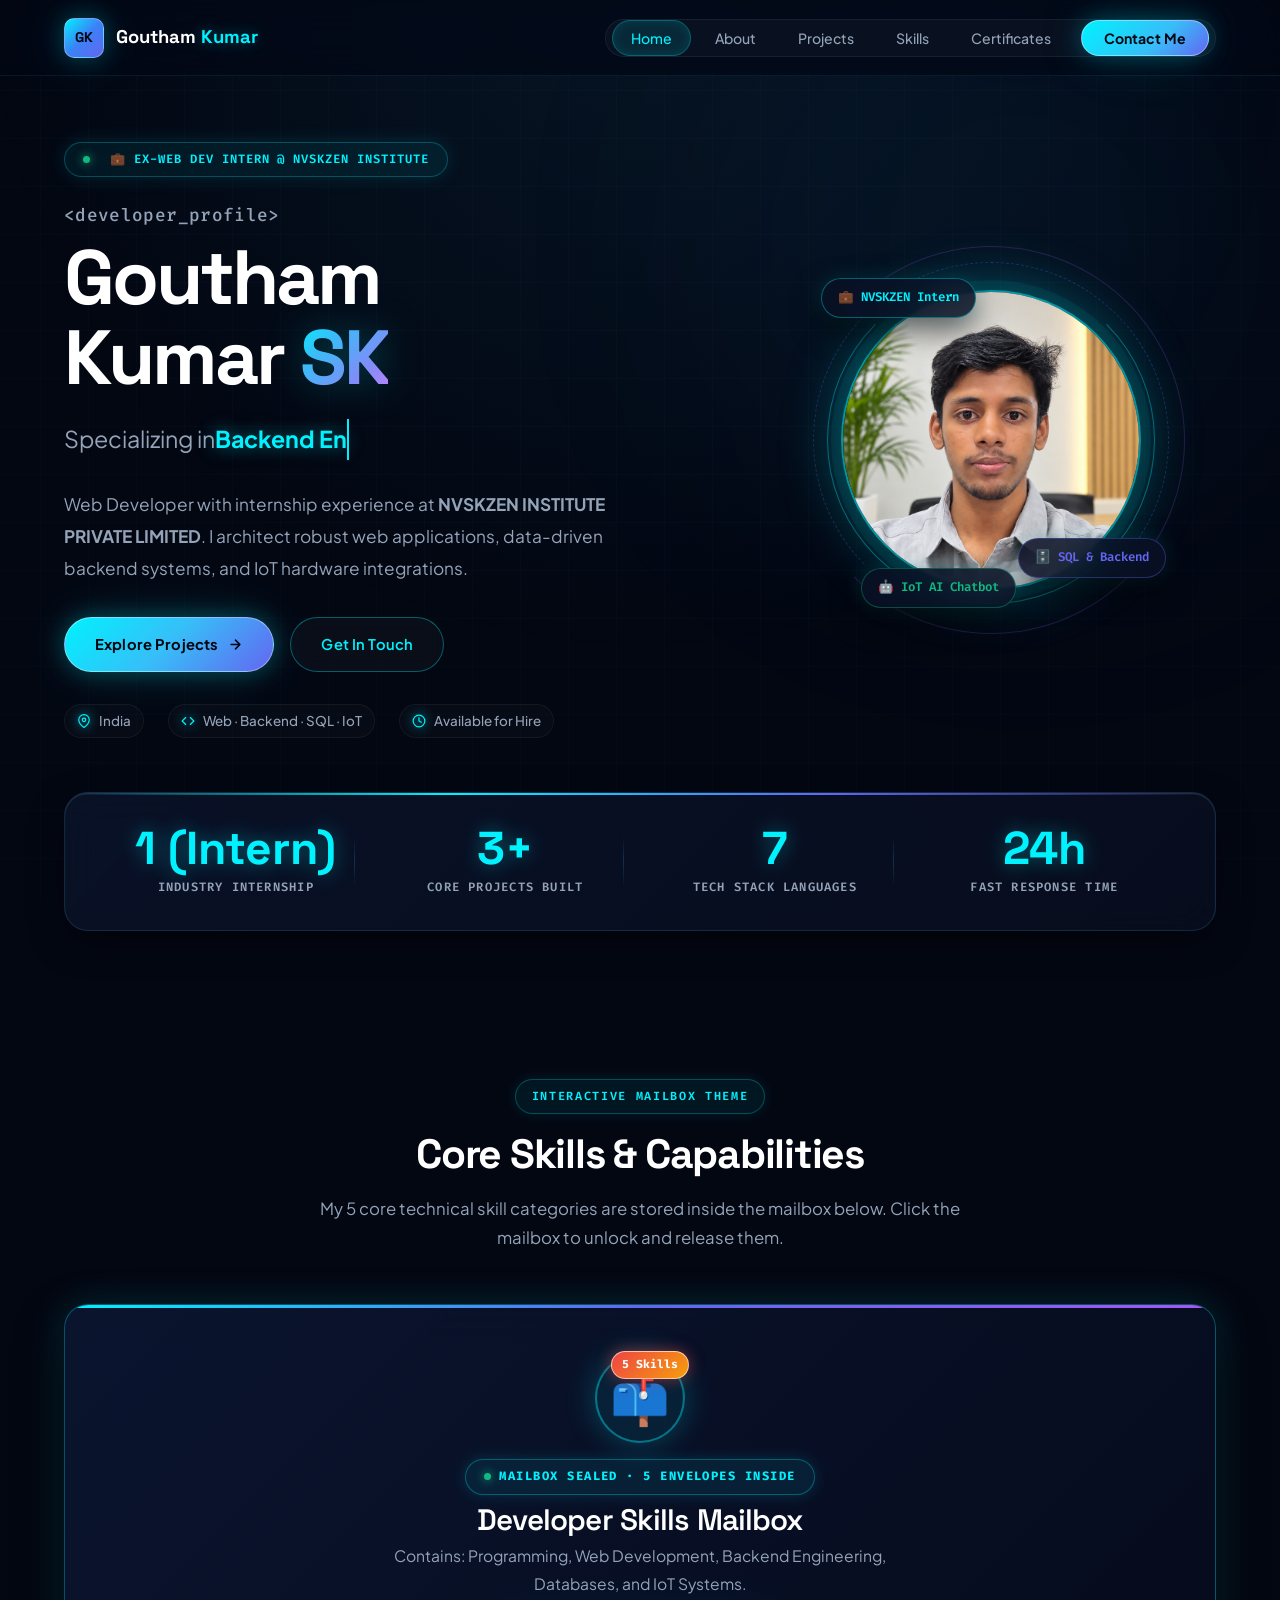
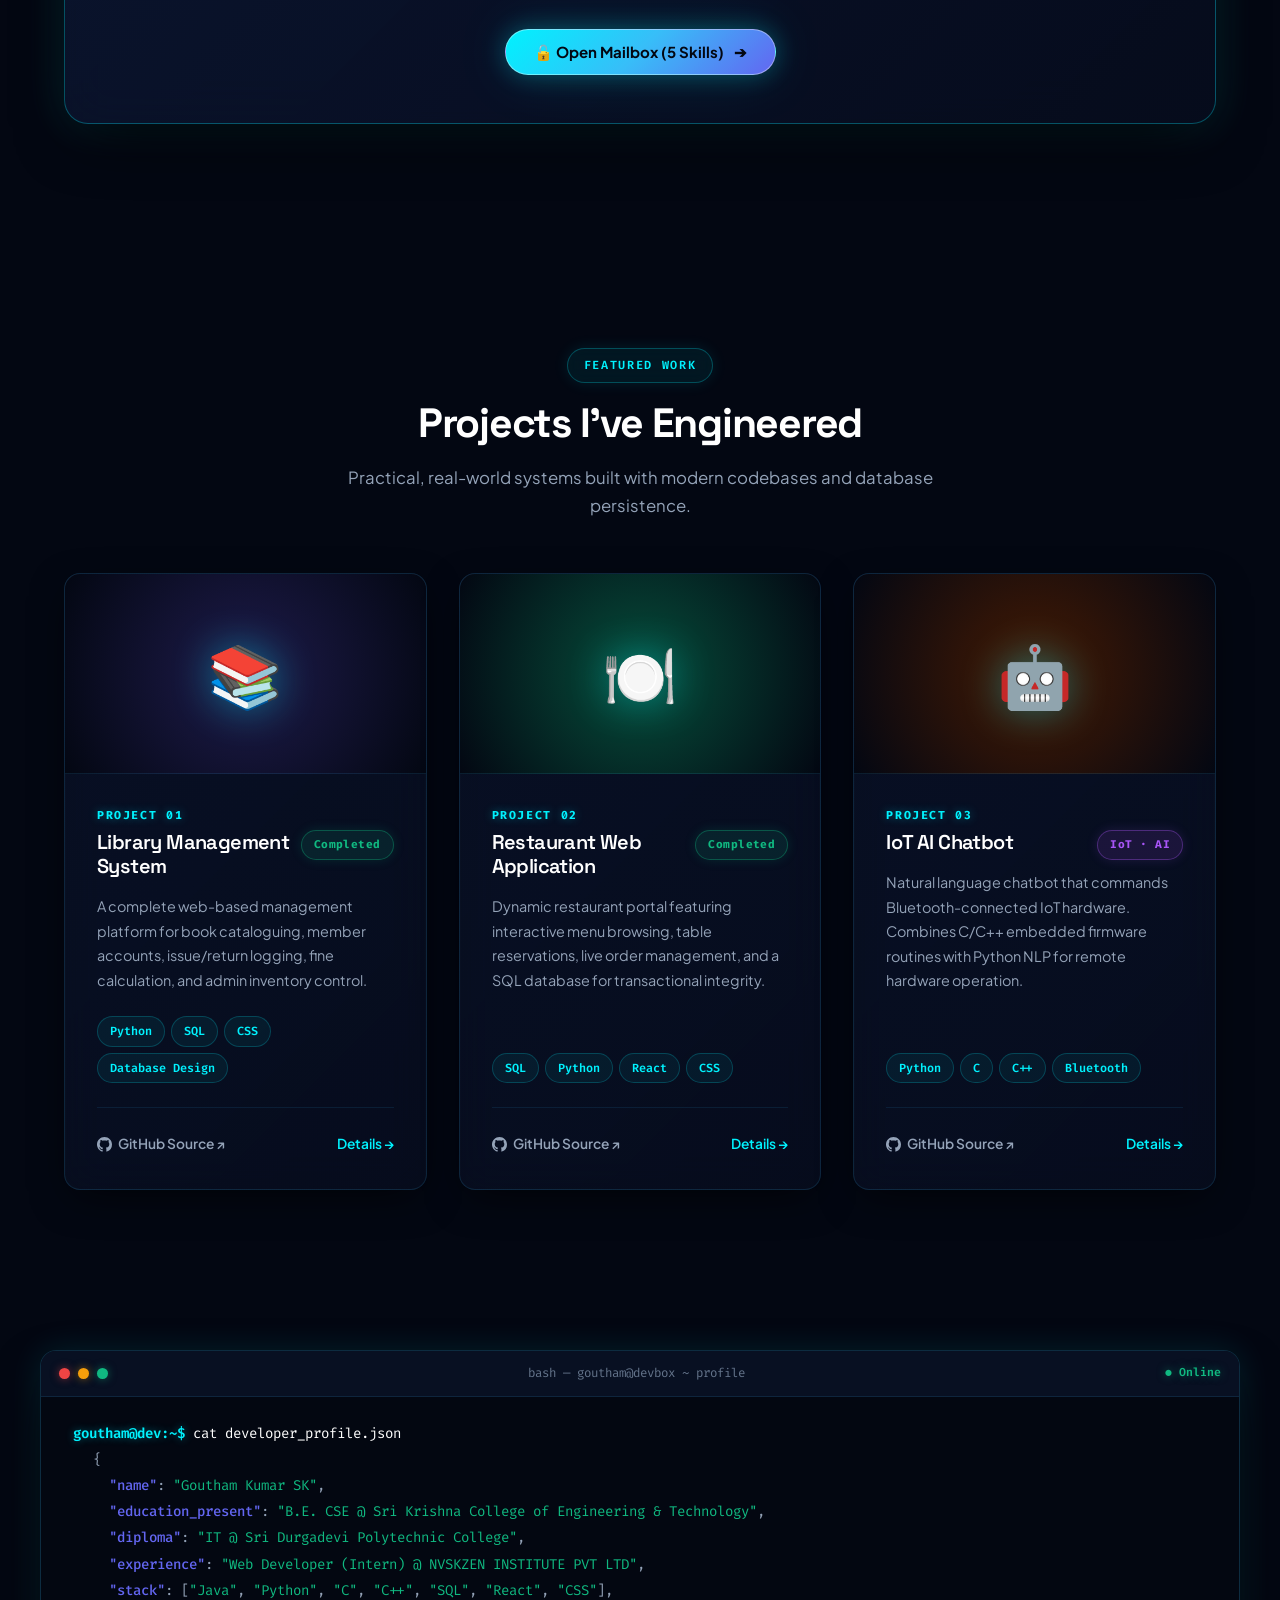
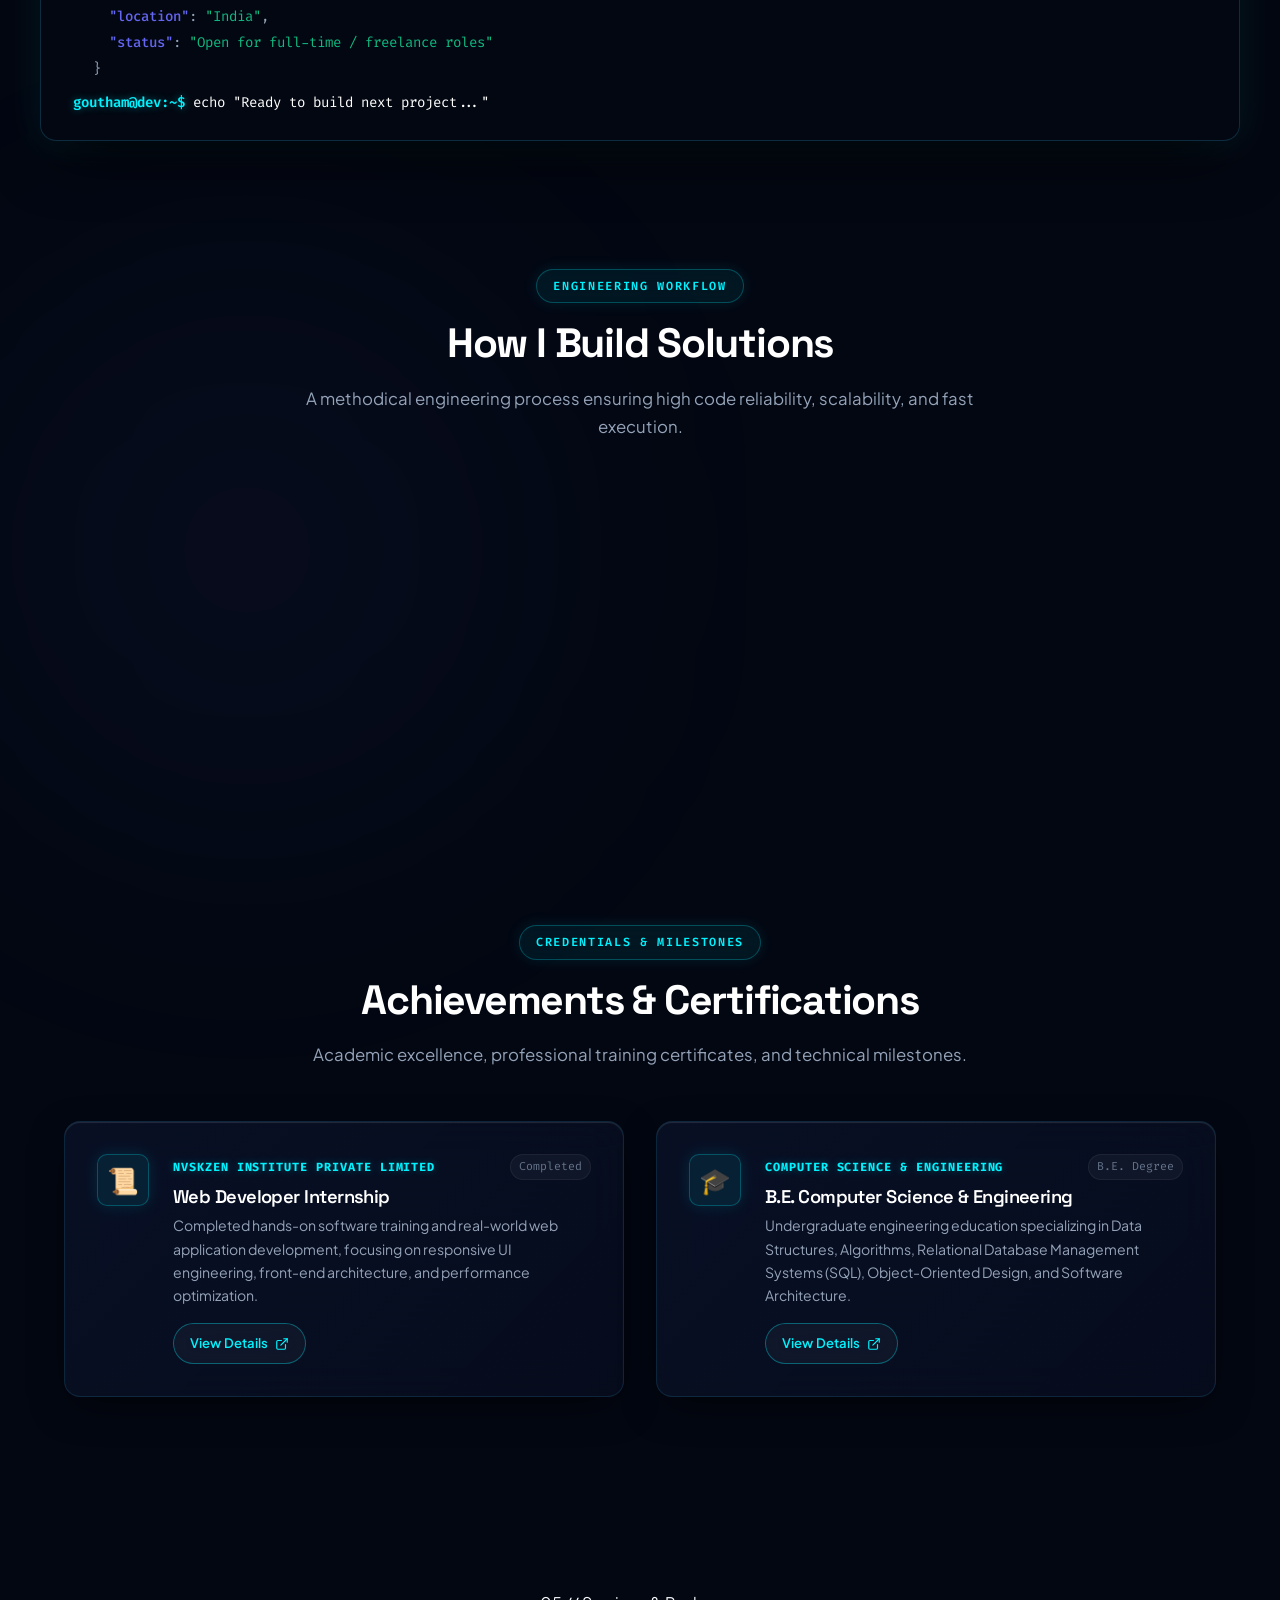
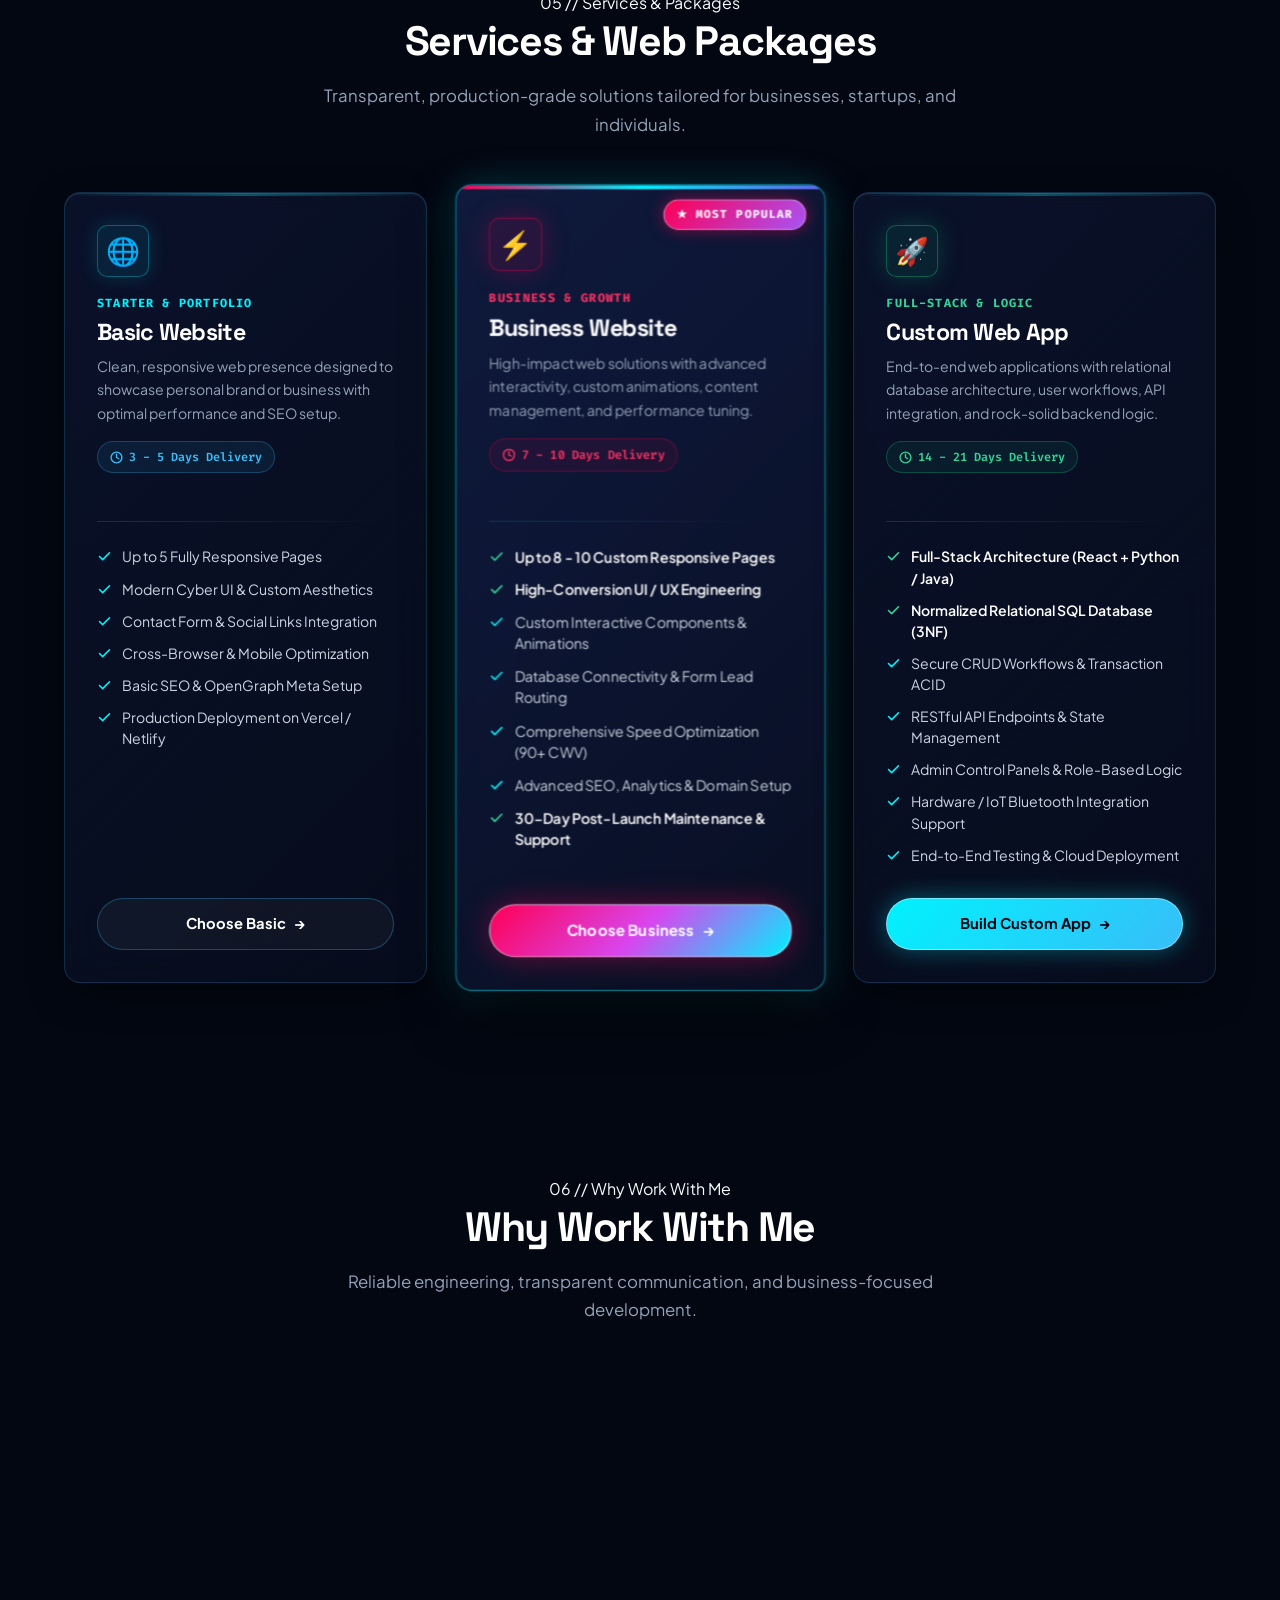
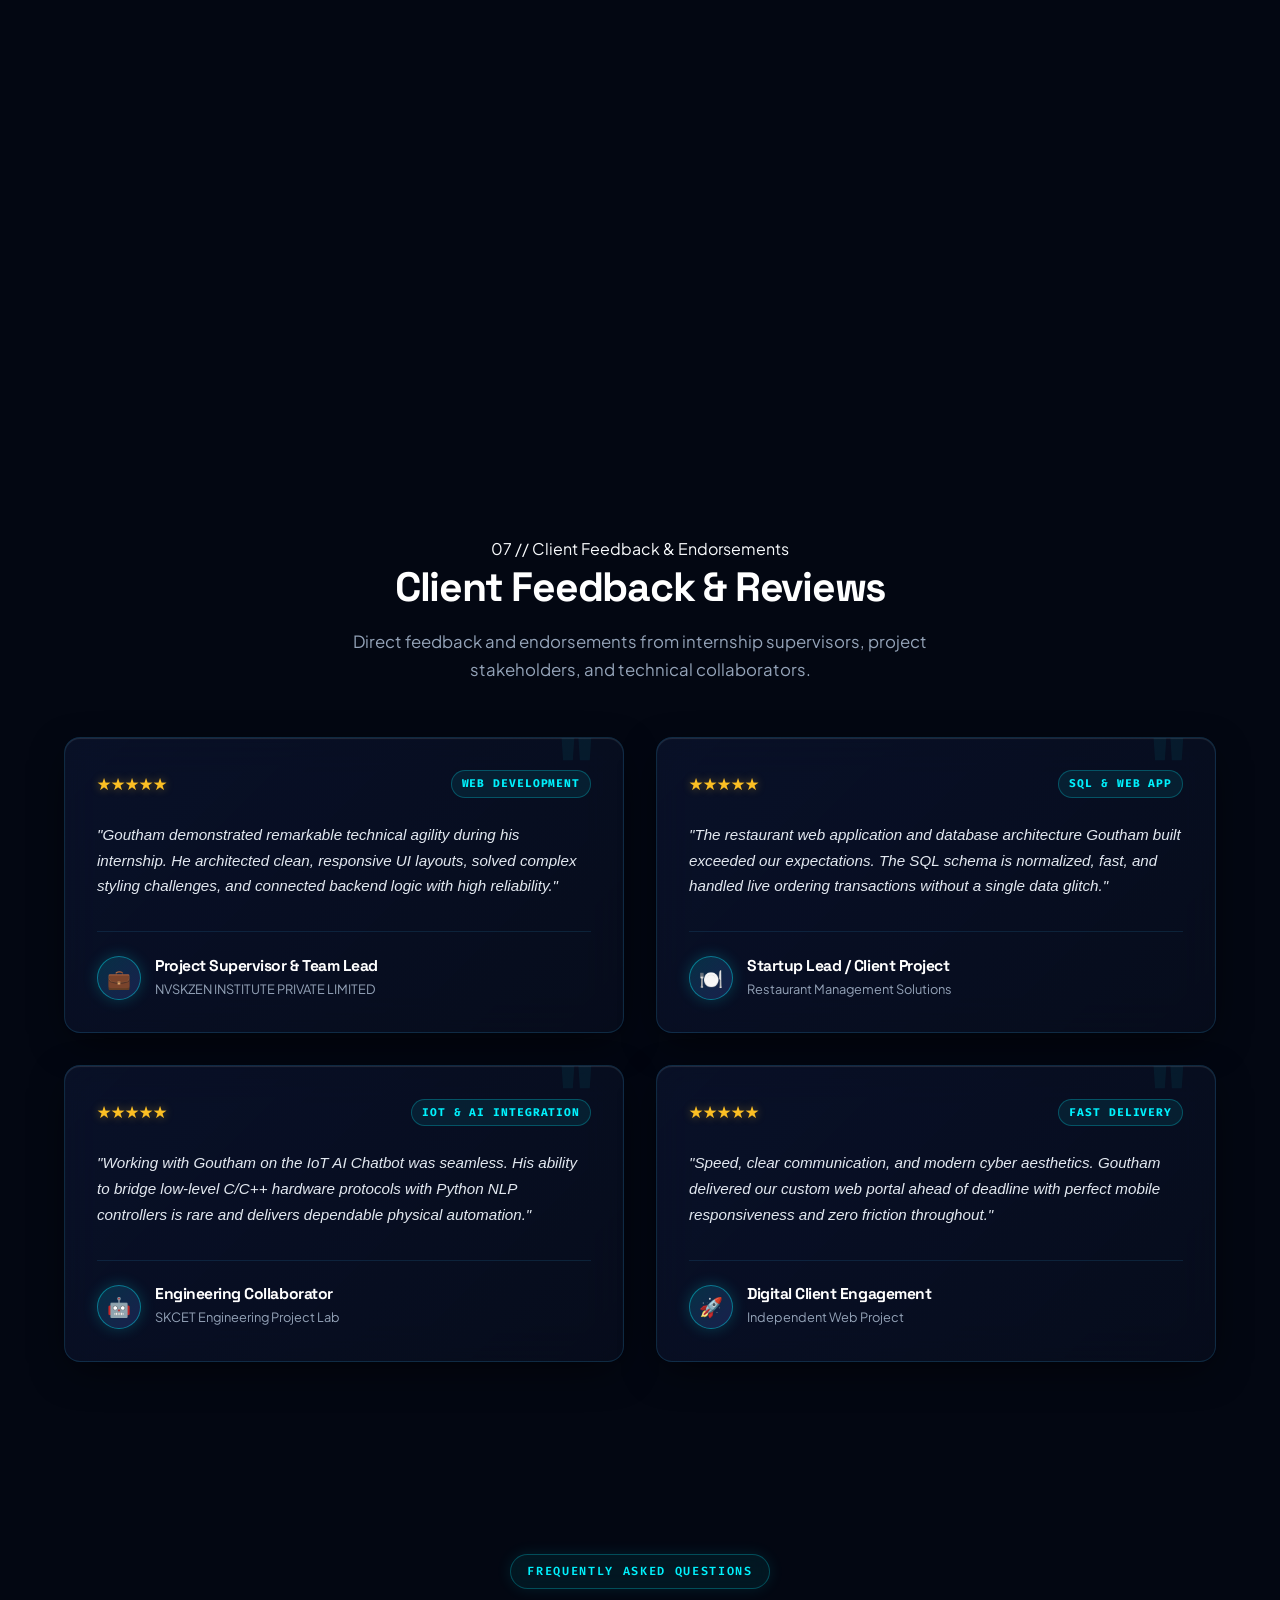
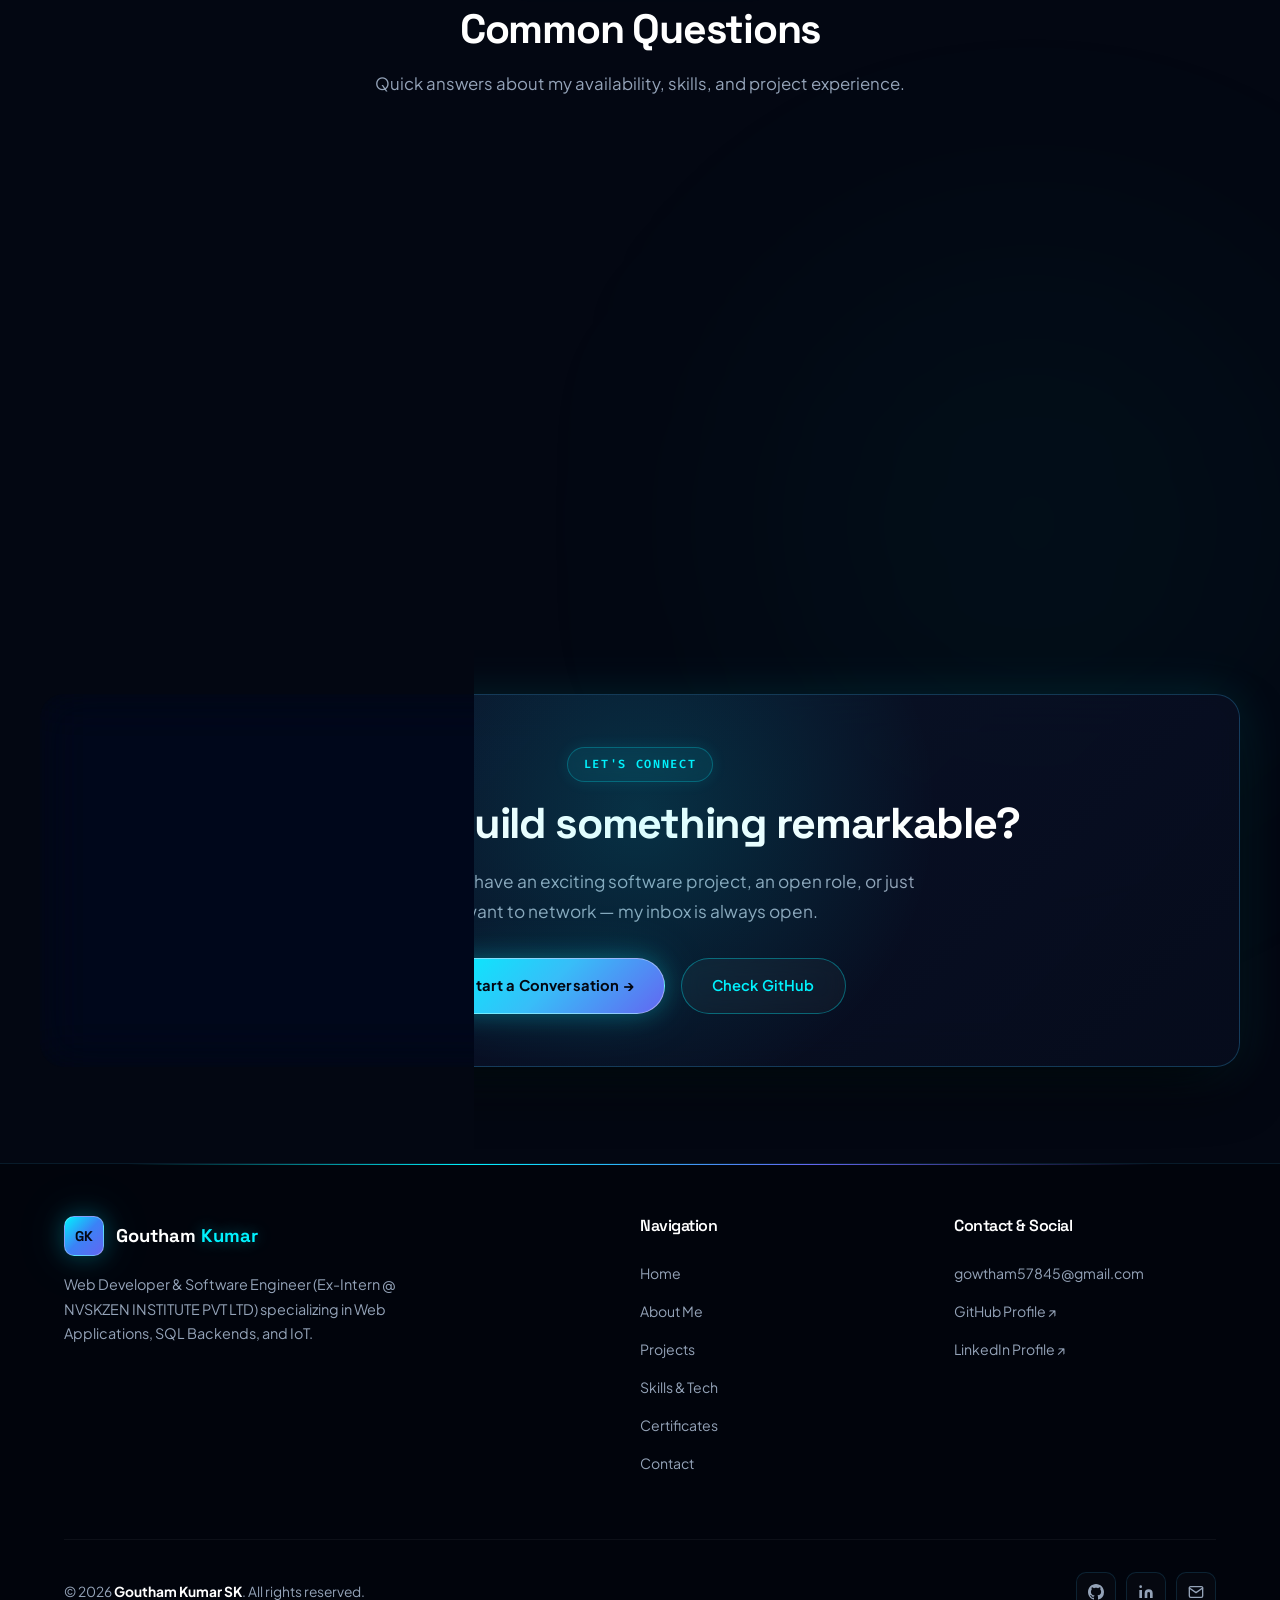
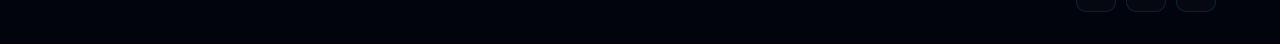
==== commit 80f287ce: "feat: connect live FormSubmit email relay to gowtham57845@gmail.com and add Client Feedback & Review" ====
--- a/index.html
+++ b/index.html
@@ -936,6 +936,93 @@
       </div>
     </section>
 
+    <!-- ════════════════ CLIENT TESTIMONIALS & REVIEWS ════════════════ -->
+    <section class="section" id="testimonials" aria-labelledby="testimonials-heading">
+      <div class="container">
+        <div class="section-header">
+          <div class="section-marker">07 // Client Feedback &amp; Endorsements</div>
+          <h2 id="testimonials-heading" class="section-title">Client Feedback &amp; Reviews</h2>
+          <p class="section-desc">Direct feedback and endorsements from internship supervisors, project stakeholders, and technical collaborators.</p>
+        </div>
+
+        <div class="testimonials-grid">
+
+          <!-- Review 1: NVSKZEN Internship Supervisor -->
+          <div class="testimonial-card fade-up">
+            <div class="testimonial-top">
+              <div class="testimonial-stars" aria-label="5 out of 5 stars">★★★★★</div>
+              <span class="testimonial-tag">Web Development</span>
+            </div>
+            <p class="testimonial-quote">
+              "Goutham demonstrated remarkable technical agility during his internship. He architected clean, responsive UI layouts, solved complex styling challenges, and connected backend logic with high reliability."
+            </p>
+            <div class="testimonial-author-wrap">
+              <div class="testimonial-avatar" aria-hidden="true">💼</div>
+              <div class="testimonial-meta">
+                <h4>Project Supervisor &amp; Team Lead</h4>
+                <span>NVSKZEN INSTITUTE PRIVATE LIMITED</span>
+              </div>
+            </div>
+          </div>
+
+          <!-- Review 2: Startup Project Lead -->
+          <div class="testimonial-card fade-up">
+            <div class="testimonial-top">
+              <div class="testimonial-stars" aria-label="5 out of 5 stars">★★★★★</div>
+              <span class="testimonial-tag">SQL &amp; Web App</span>
+            </div>
+            <p class="testimonial-quote">
+              "The restaurant web application and database architecture Goutham built exceeded our expectations. The SQL schema is normalized, fast, and handled live ordering transactions without a single data glitch."
+            </p>
+            <div class="testimonial-author-wrap">
+              <div class="testimonial-avatar" aria-hidden="true">🍽️</div>
+              <div class="testimonial-meta">
+                <h4>Startup Lead / Client Project</h4>
+                <span>Restaurant Management Solutions</span>
+              </div>
+            </div>
+          </div>
+
+          <!-- Review 3: Hardware / IoT Project Partner -->
+          <div class="testimonial-card fade-up">
+            <div class="testimonial-top">
+              <div class="testimonial-stars" aria-label="5 out of 5 stars">★★★★★</div>
+              <span class="testimonial-tag">IoT &amp; AI Integration</span>
+            </div>
+            <p class="testimonial-quote">
+              "Working with Goutham on the IoT AI Chatbot was seamless. His ability to bridge low-level C/C++ hardware protocols with Python NLP controllers is rare and delivers dependable physical automation."
+            </p>
+            <div class="testimonial-author-wrap">
+              <div class="testimonial-avatar" aria-hidden="true">🤖</div>
+              <div class="testimonial-meta">
+                <h4>Engineering Collaborator</h4>
+                <span>SKCET Engineering Project Lab</span>
+              </div>
+            </div>
+          </div>
+
+          <!-- Review 4: Freelance Client -->
+          <div class="testimonial-card fade-up">
+            <div class="testimonial-top">
+              <div class="testimonial-stars" aria-label="5 out of 5 stars">★★★★★</div>
+              <span class="testimonial-tag">Fast Delivery</span>
+            </div>
+            <p class="testimonial-quote">
+              "Speed, clear communication, and modern cyber aesthetics. Goutham delivered our custom web portal ahead of deadline with perfect mobile responsiveness and zero friction throughout."
+            </p>
+            <div class="testimonial-author-wrap">
+              <div class="testimonial-avatar" aria-hidden="true">🚀</div>
+              <div class="testimonial-meta">
+                <h4>Digital Client Engagement</h4>
+                <span>Independent Web Project</span>
+              </div>
+            </div>
+          </div>
+
+        </div>
+      </div>
+    </section>
+
     <!-- ════════════════ FAQ ACCORDION SECTION ════════════════ -->
     <section class="section" id="faq" aria-labelledby="faq-heading">
       <div class="container">
--- a/style.css
+++ b/style.css
@@ -3823,3 +3823,124 @@
     grid-template-columns: 1fr;
   }
 }
+
+/* ================================================================
+   26. CLIENT TESTIMONIALS & REVIEWS SECTION
+   ================================================================ */
+.testimonials-grid {
+  display: grid;
+  grid-template-columns: repeat(2, 1fr);
+  gap: var(--s4);
+  margin-top: var(--s4);
+}
+
+.testimonial-card {
+  background: linear-gradient(135deg, rgba(13, 22, 48, 0.65) 0%, rgba(7, 13, 28, 0.88) 100%);
+  backdrop-filter: blur(20px) saturate(180%);
+  border: 1px solid rgba(56, 189, 248, 0.16);
+  border-radius: var(--radius-m);
+  padding: var(--s4);
+  display: flex;
+  flex-direction: column;
+  position: relative;
+  transition: all 0.35s cubic-bezier(0.16, 1, 0.3, 1);
+  box-shadow: var(--glow-box);
+  overflow: hidden;
+}
+
+.testimonial-card::before {
+  content: '"';
+  position: absolute;
+  top: -10px;
+  right: 20px;
+  font-size: 5.5rem;
+  font-family: var(--font-mono);
+  color: rgba(0, 242, 254, 0.06);
+  line-height: 1;
+  pointer-events: none;
+  font-weight: 800;
+}
+
+.testimonial-card:hover {
+  transform: translateY(-6px);
+  border-color: rgba(0, 242, 254, 0.45);
+  box-shadow: 0 20px 50px -10px rgba(0, 0, 0, 0.9), 0 0 30px rgba(0, 242, 254, 0.18);
+}
+
+.testimonial-top {
+  display: flex;
+  align-items: center;
+  justify-content: space-between;
+  margin-bottom: var(--s3);
+}
+
+.testimonial-stars {
+  display: flex;
+  gap: 4px;
+  color: #fbbf24;
+  font-size: 1rem;
+  text-shadow: 0 0 10px rgba(251, 191, 36, 0.4);
+}
+
+.testimonial-tag {
+  font-family: var(--font-mono);
+  font-size: 0.7rem;
+  font-weight: 700;
+  color: var(--accent);
+  background: rgba(0, 242, 254, 0.08);
+  border: 1px solid rgba(0, 242, 254, 0.25);
+  padding: 3px 10px;
+  border-radius: var(--radius-x);
+  text-transform: uppercase;
+  letter-spacing: 0.08em;
+}
+
+.testimonial-quote {
+  font-size: 0.95rem;
+  line-height: 1.7;
+  color: #e2e8f0;
+  margin-bottom: var(--s4);
+  font-style: italic;
+  flex-grow: 1;
+}
+
+.testimonial-author-wrap {
+  display: flex;
+  align-items: center;
+  gap: 14px;
+  padding-top: var(--s3);
+  border-top: 1px solid rgba(56, 189, 248, 0.12);
+  margin-top: auto;
+}
+
+.testimonial-avatar {
+  width: 44px;
+  height: 44px;
+  border-radius: 50%;
+  background: linear-gradient(135deg, rgba(0, 242, 254, 0.15) 0%, rgba(99, 102, 241, 0.2) 100%);
+  border: 1.5px solid rgba(0, 242, 254, 0.4);
+  display: grid;
+  place-items: center;
+  font-size: 1.2rem;
+  box-shadow: 0 0 15px rgba(0, 242, 254, 0.2);
+  flex-shrink: 0;
+}
+
+.testimonial-meta h4 {
+  font-size: 0.98rem;
+  font-weight: 700;
+  color: var(--text-bright);
+  margin: 0 0 2px 0;
+}
+
+.testimonial-meta span {
+  font-size: 0.8rem;
+  color: var(--text-muted);
+  display: block;
+}
+
+@media (max-width: 768px) {
+  .testimonials-grid {
+    grid-template-columns: 1fr;
+  }
+}
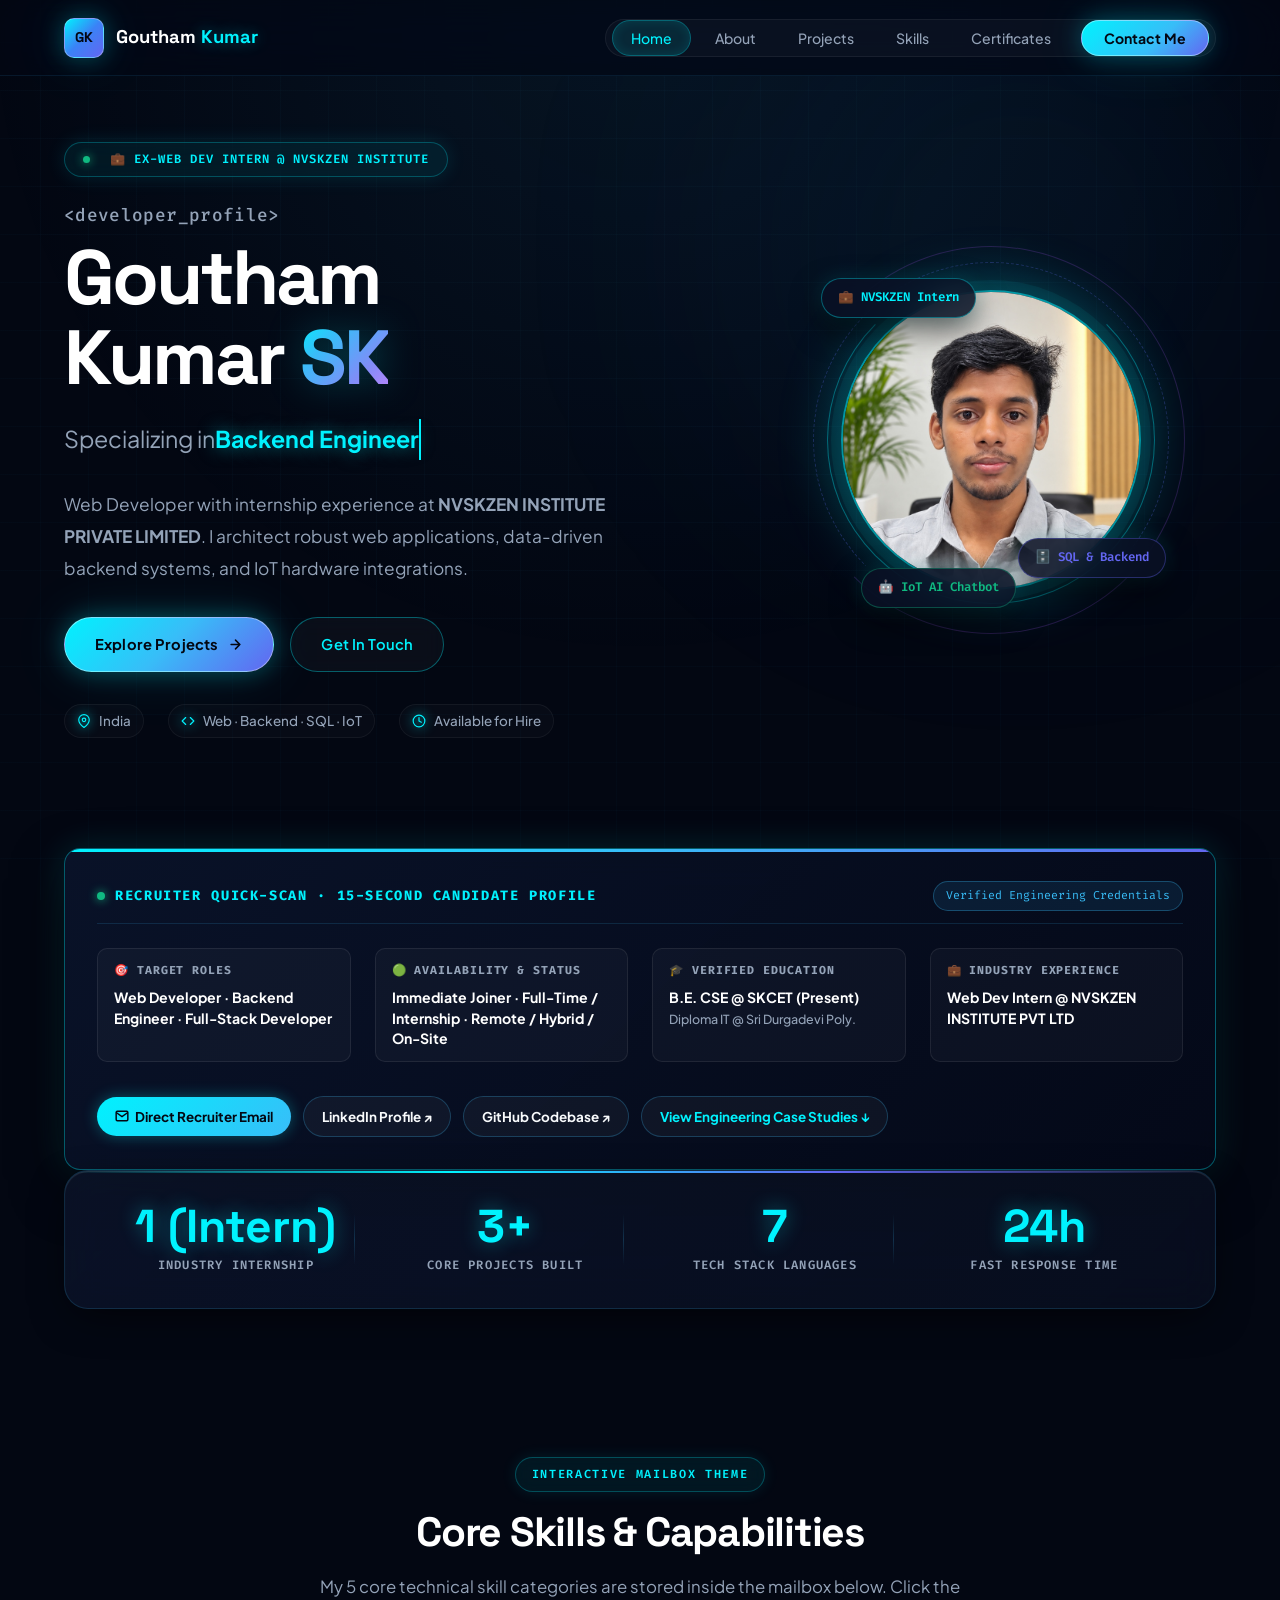
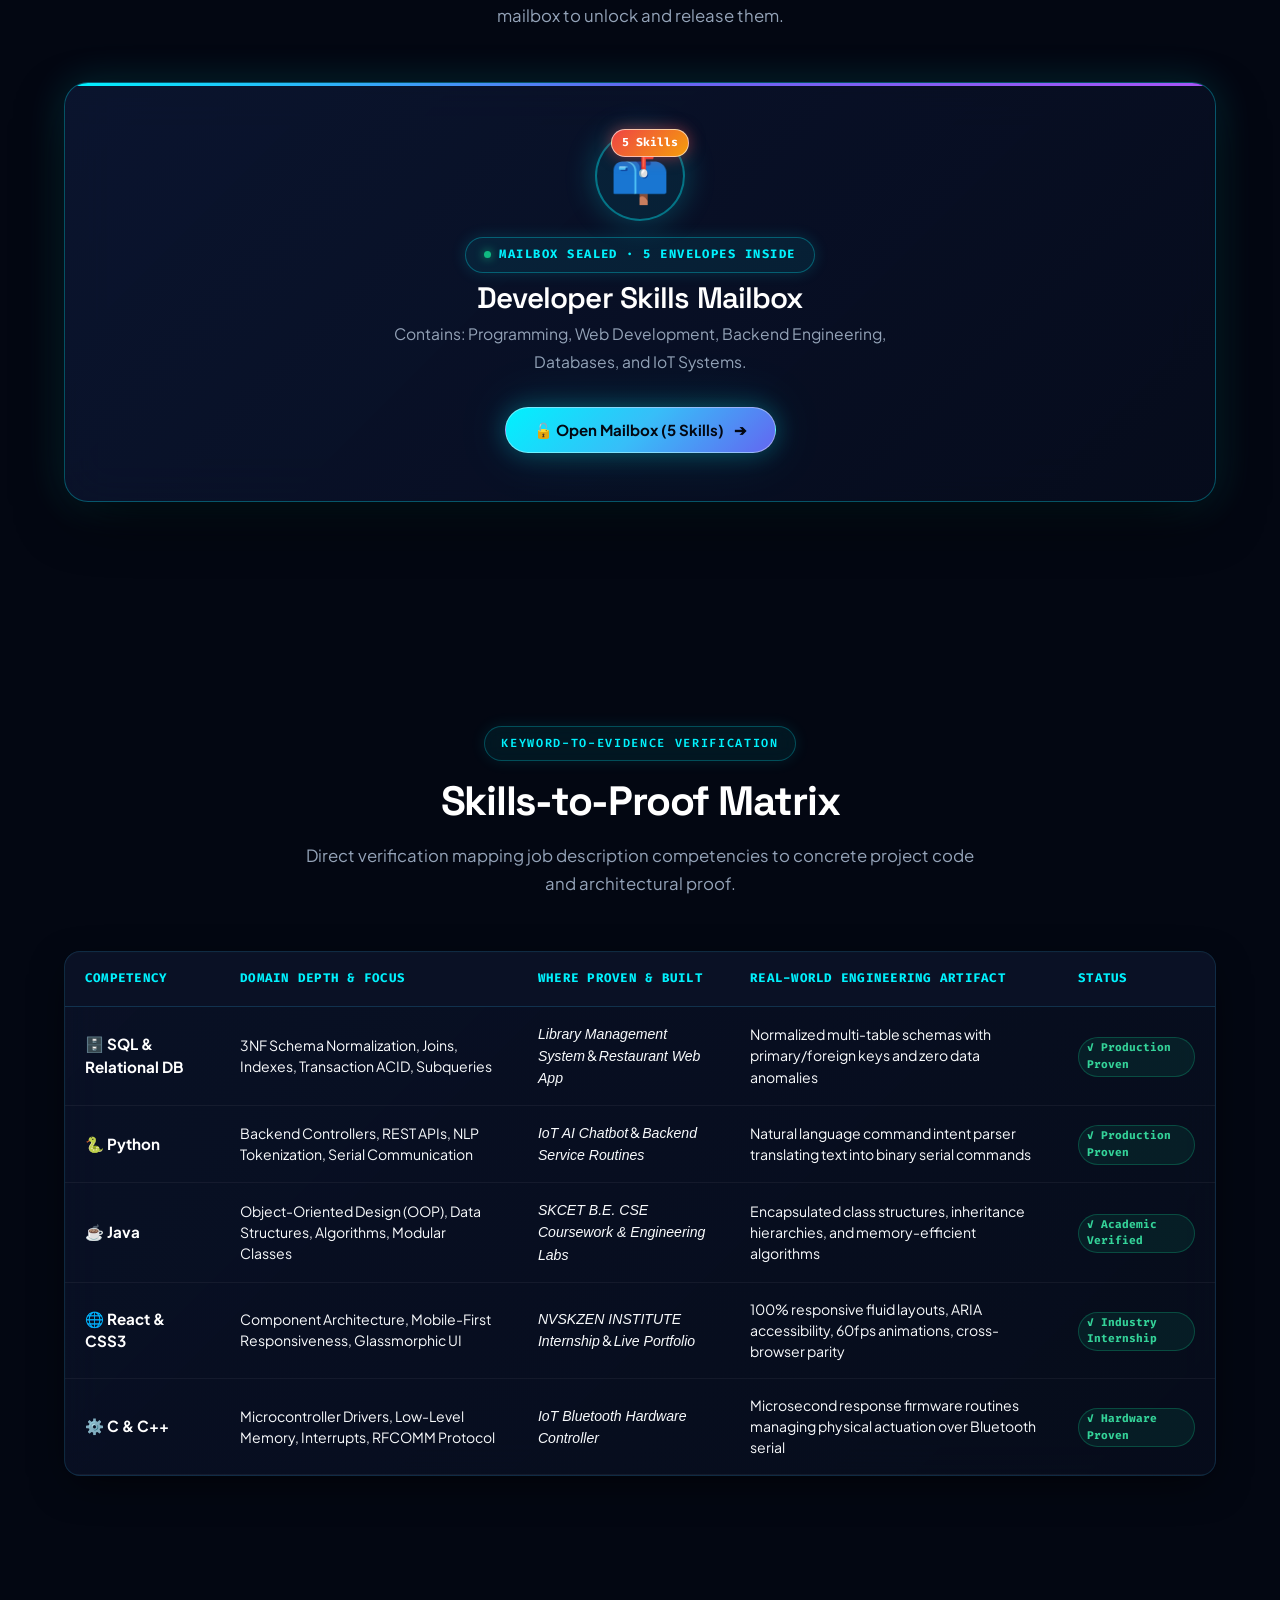
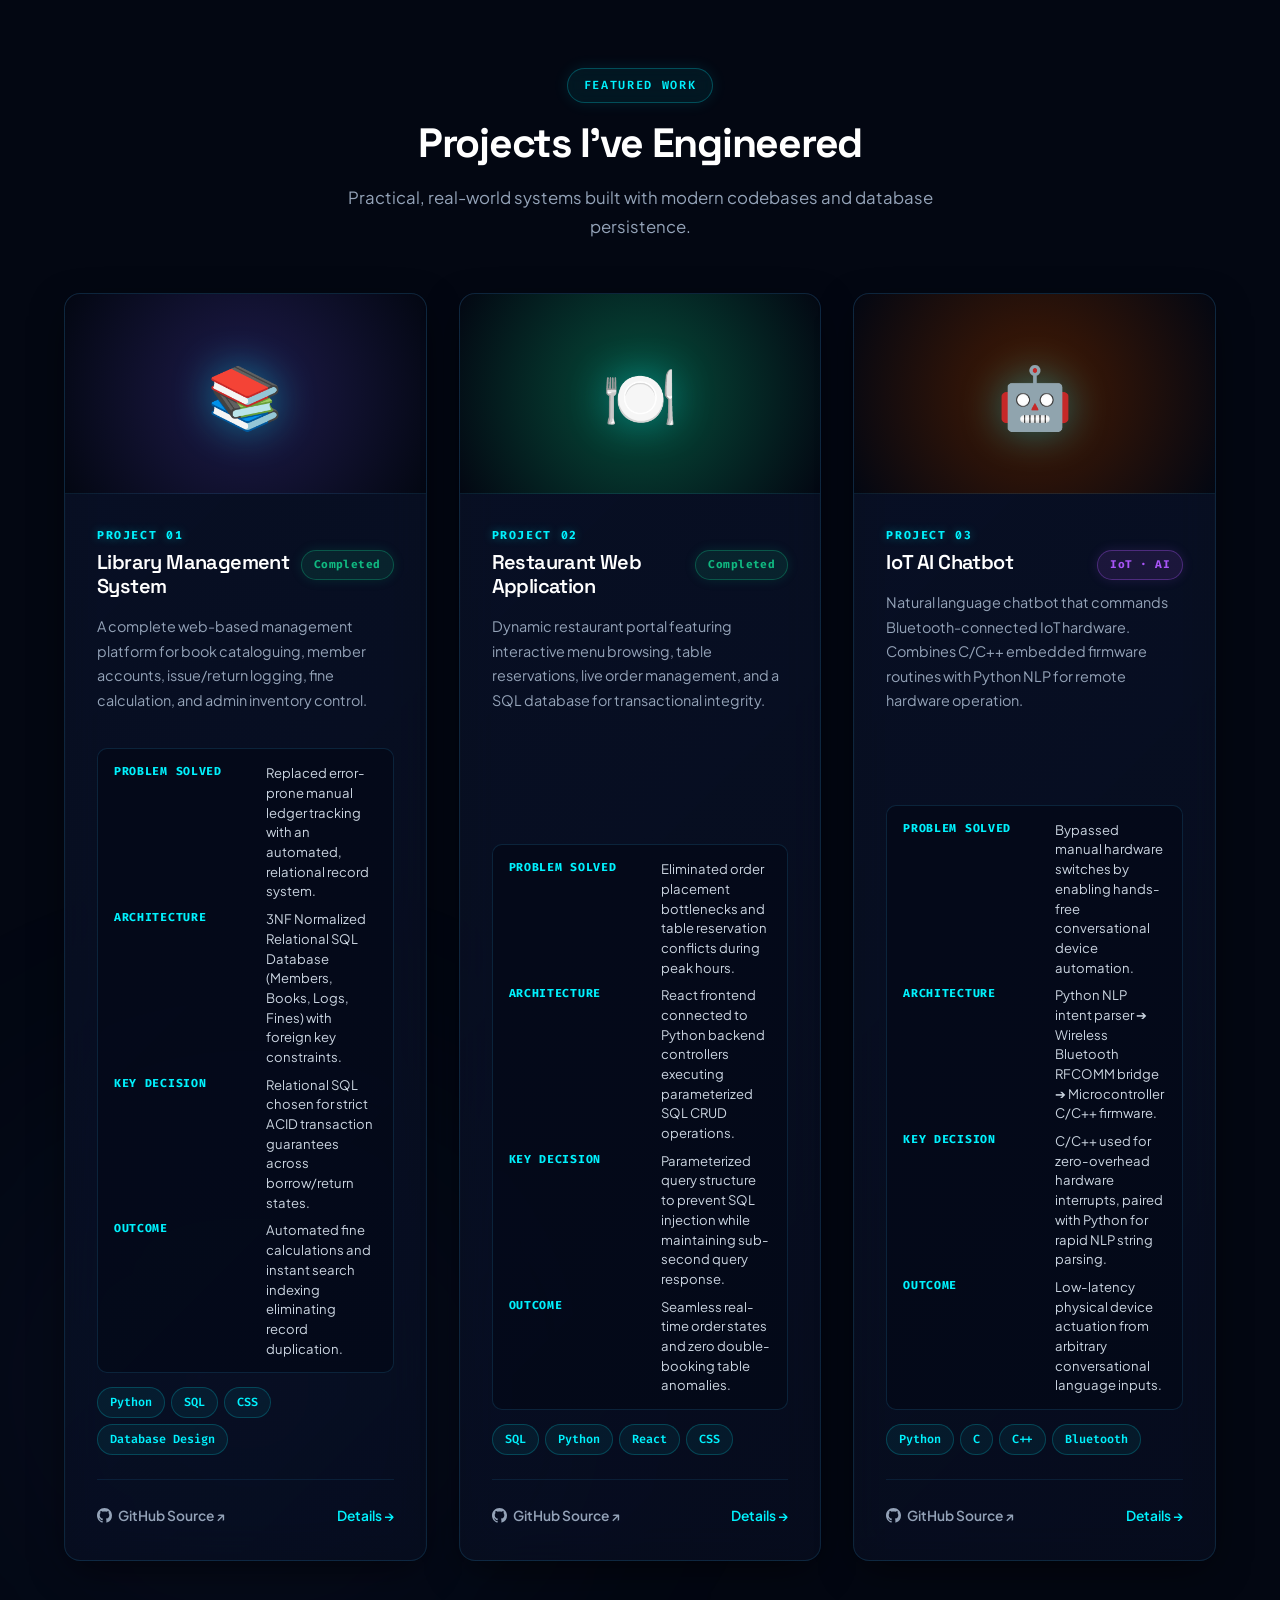
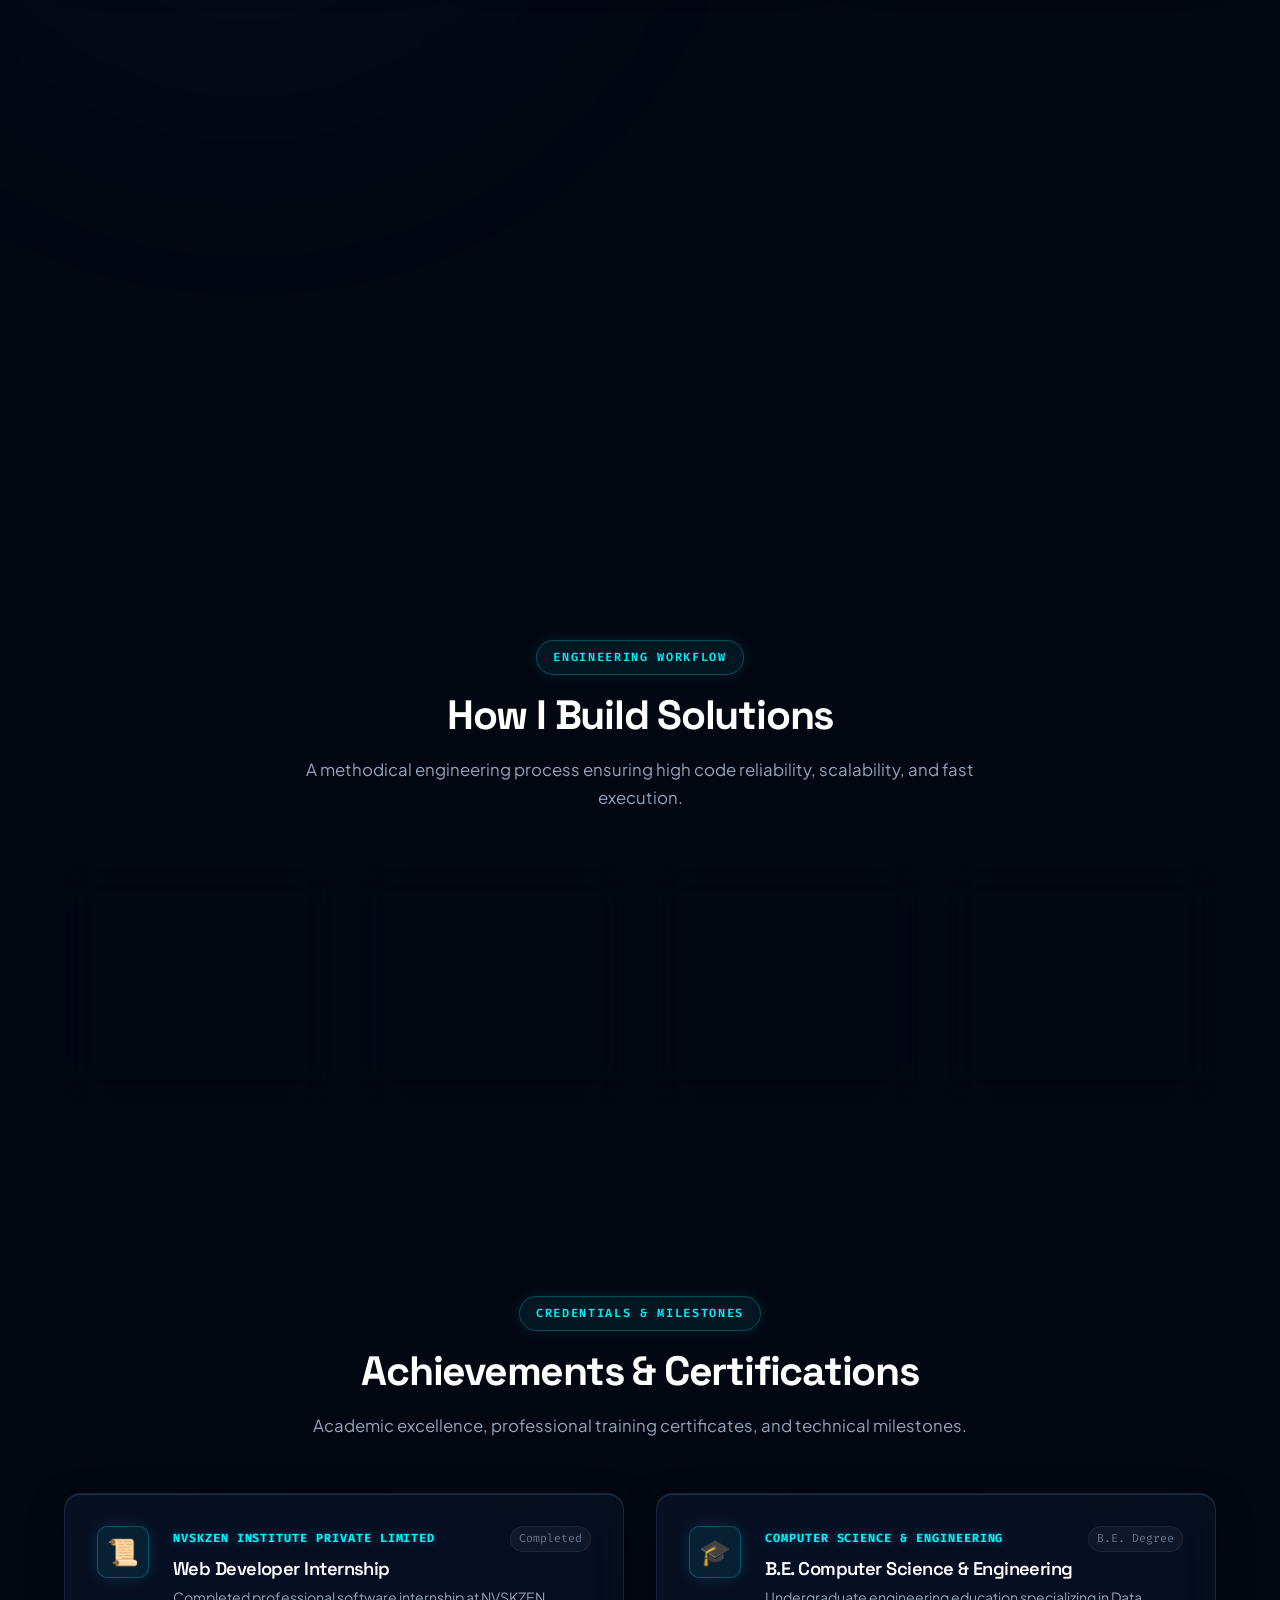
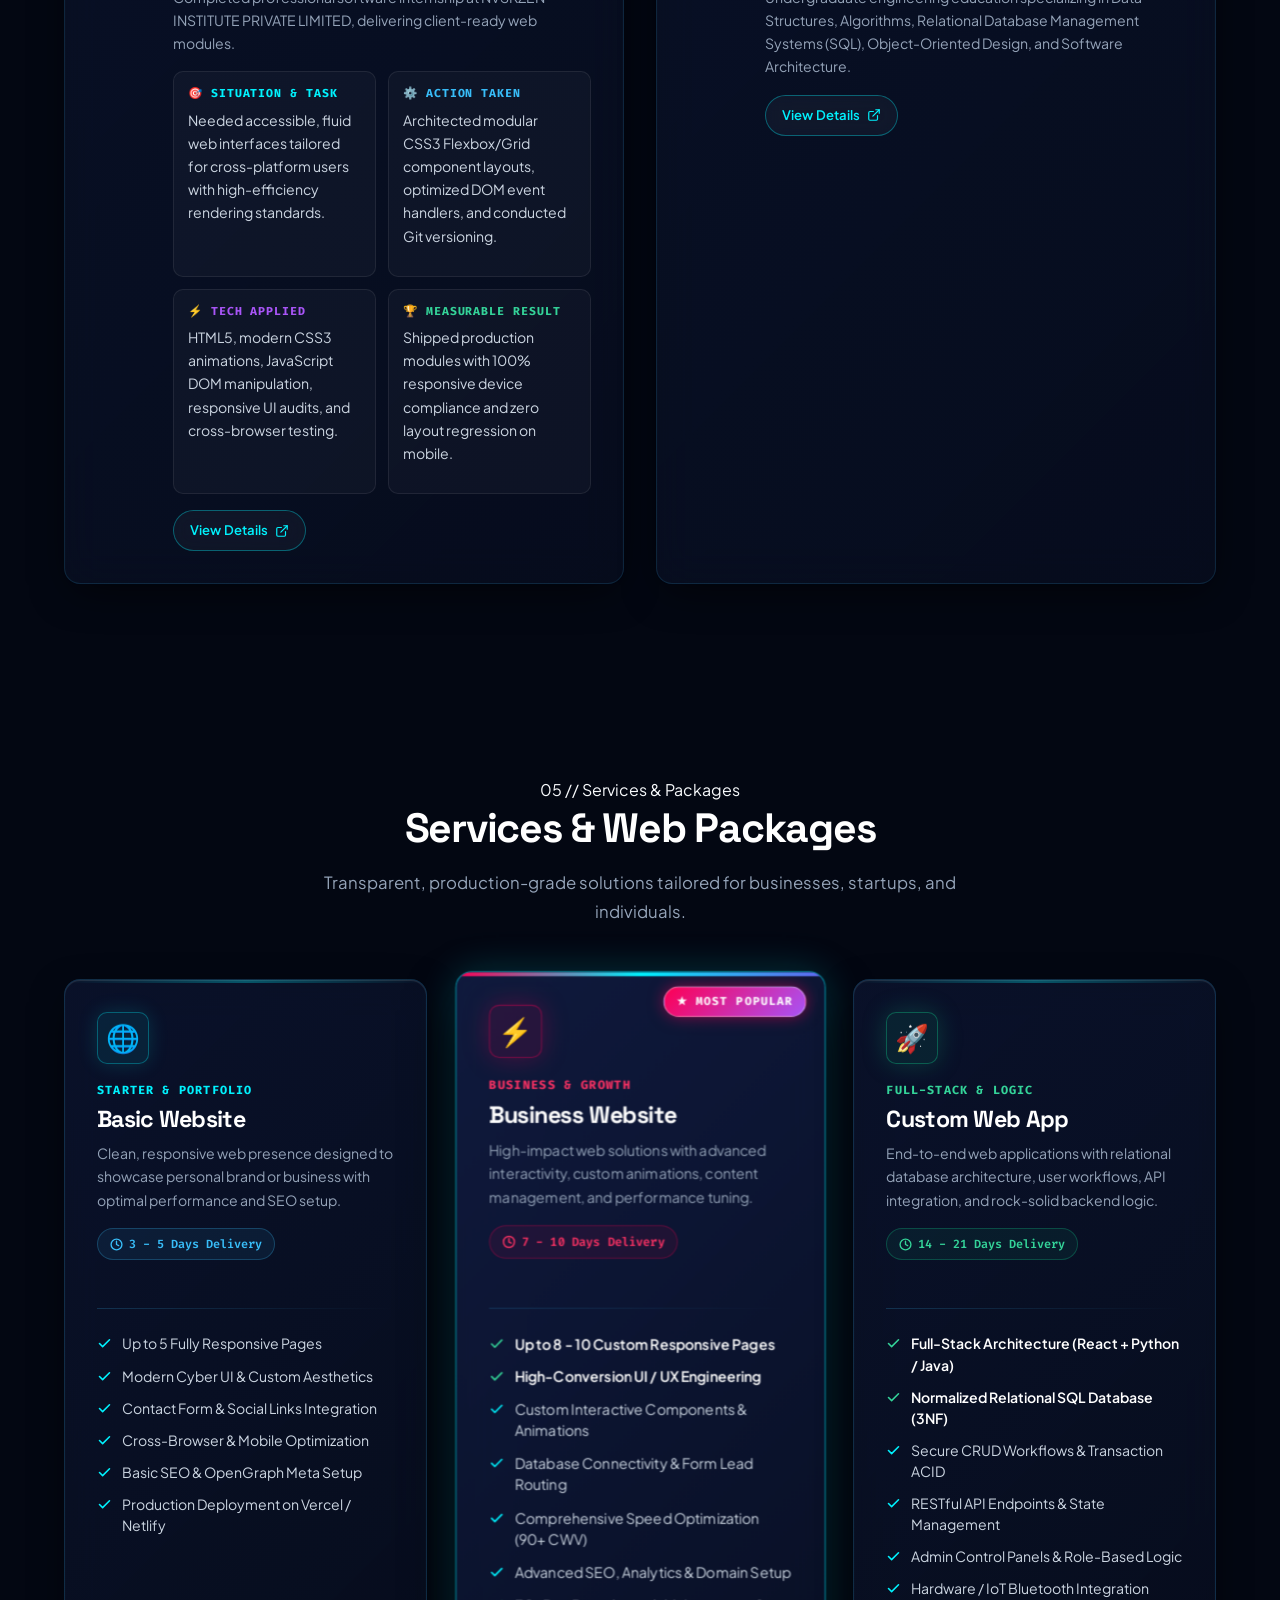
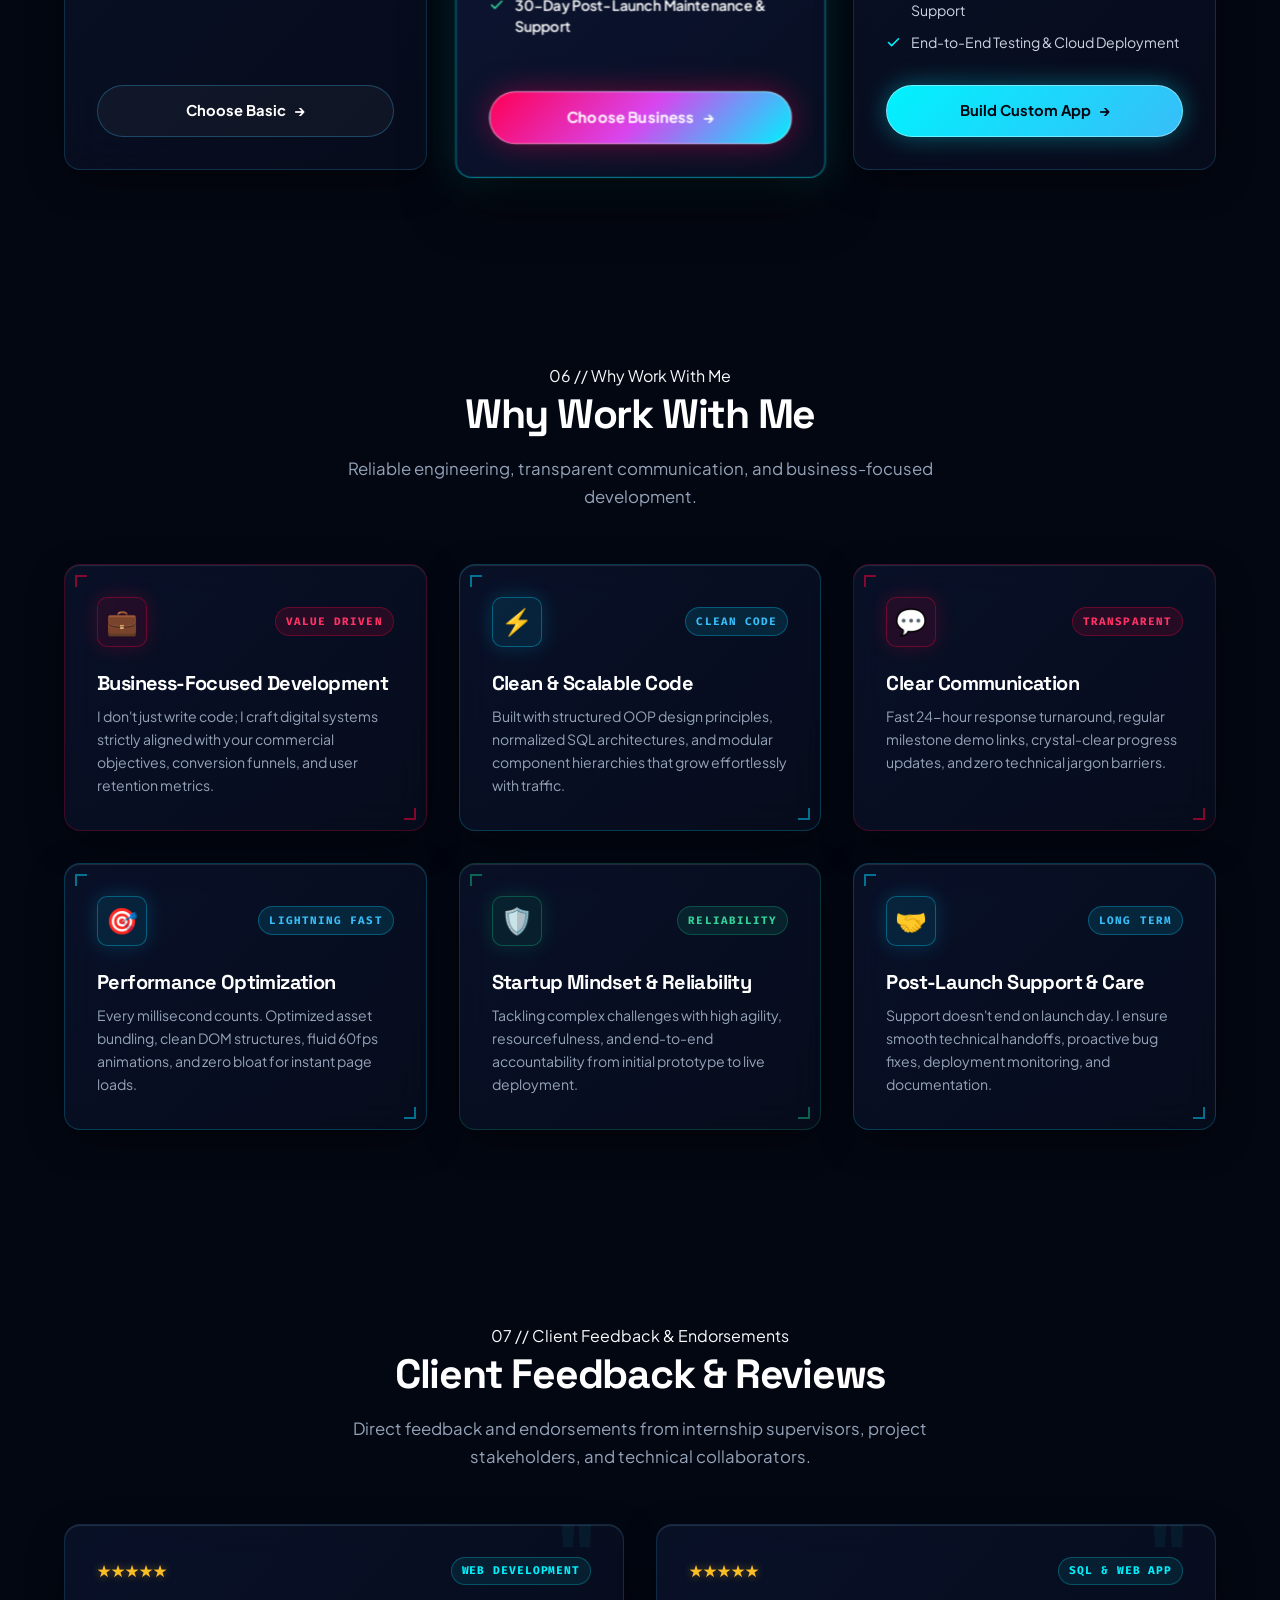
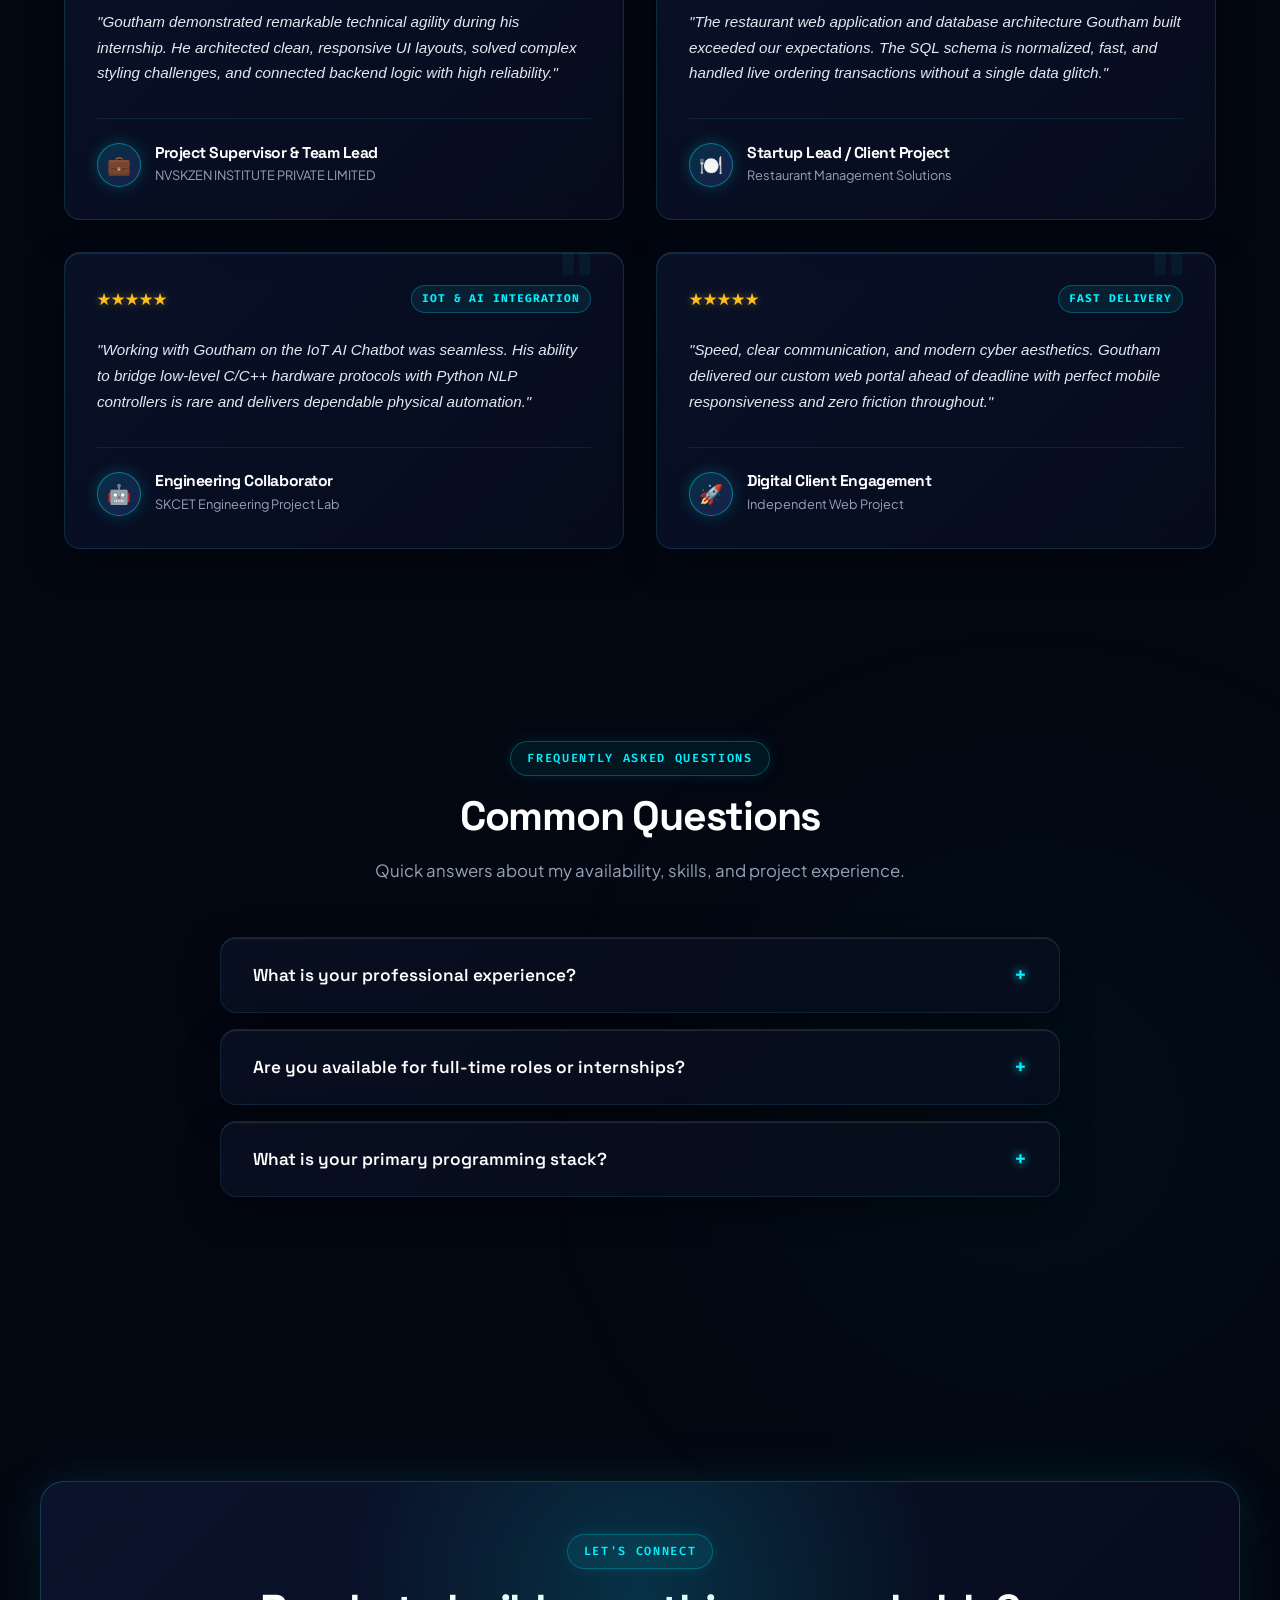
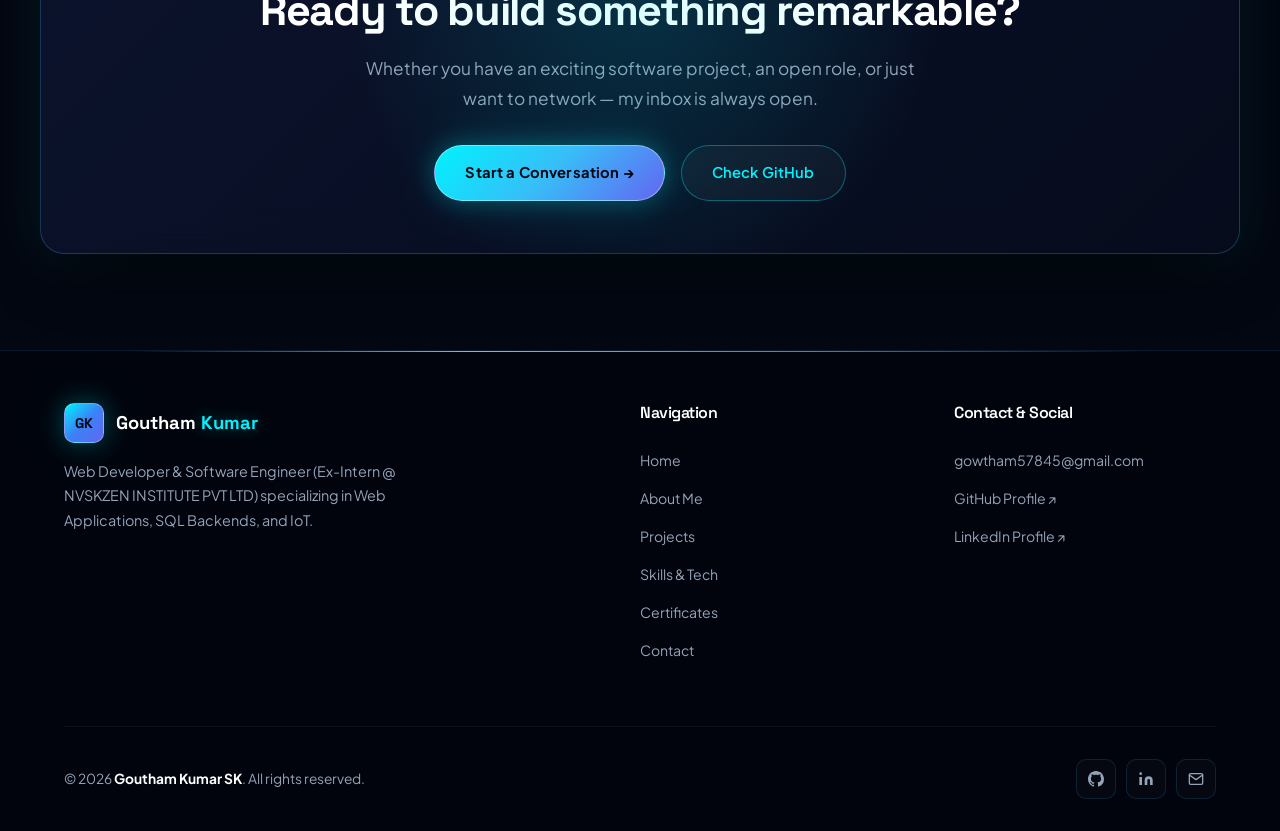
==== commit 2bc12cb5: "feat: add Recruiter Quick-Scan HUD, Skills-to-Proof Matrix, STAR Internship impact breakdown, and En" ====
--- a/index.html
+++ b/index.html
@@ -128,6 +128,53 @@
       </div>
     </section>
 
+    <!-- ════════════════ RECRUITER QUICK-SCAN BRIEFING HUD ════════════════ -->
+    <section class="container" aria-label="Technical Recruiter Quick-Scan">
+      <div class="recruiter-hud-banner fade-up">
+        <div class="recruiter-hud-top">
+          <div class="recruiter-hud-title">
+            <span>Recruiter Quick-Scan · 15-Second Candidate Profile</span>
+          </div>
+          <span class="recruiter-hud-badge">Verified Engineering Credentials</span>
+        </div>
+
+        <div class="recruiter-hud-grid">
+          <div class="recruiter-hud-card">
+            <span class="recruiter-hud-label">🎯 Target Roles</span>
+            <div class="recruiter-hud-val">Web Developer · Backend Engineer · Full-Stack Developer</div>
+          </div>
+          <div class="recruiter-hud-card">
+            <span class="recruiter-hud-label">🟢 Availability &amp; Status</span>
+            <div class="recruiter-hud-val">Immediate Joiner · Full-Time / Internship · Remote / Hybrid / On-Site</div>
+          </div>
+          <div class="recruiter-hud-card">
+            <span class="recruiter-hud-label">🎓 Verified Education</span>
+            <div class="recruiter-hud-val">B.E. CSE @ SKCET (Present)<br><span style="color:var(--text-muted);font-weight:500;font-size:0.78rem;">Diploma IT @ Sri Durgadevi Poly.</span></div>
+          </div>
+          <div class="recruiter-hud-card">
+            <span class="recruiter-hud-label">💼 Industry Experience</span>
+            <div class="recruiter-hud-val">Web Dev Intern @ NVSKZEN INSTITUTE PVT LTD</div>
+          </div>
+        </div>
+
+        <div class="recruiter-hud-actions">
+          <a href="mailto:gowtham57845@gmail.com" class="hud-btn hud-btn-primary">
+            <svg width="14" height="14" viewBox="0 0 24 24" fill="none" stroke="currentColor" stroke-width="2.5"><path d="M4 4h16c1.1 0 2 .9 2 2v12c0 1.1-.9 2-2 2H4c-1.1 0-2-.9-2-2V6c0-1.1.9-2 2-2z"/><polyline points="22,6 12,13 2,6"/></svg>
+            Direct Recruiter Email
+          </a>
+          <a href="https://www.linkedin.com/in/goutham-kumar-s-k-790884340/" target="_blank" rel="noopener noreferrer" class="hud-btn hud-btn-outline">
+            LinkedIn Profile ↗
+          </a>
+          <a href="https://github.com/Gouthamdc2007" target="_blank" rel="noopener noreferrer" class="hud-btn hud-btn-outline">
+            GitHub Codebase ↗
+          </a>
+          <a href="#featured" class="hud-btn hud-btn-outline" style="color:var(--accent);">
+            View Engineering Case Studies ↓
+          </a>
+        </div>
+      </div>
+    </section>
+
     <!-- ════════════════ STATS BANNER ════════════════ -->
     <section class="container" aria-label="Key statistics">
       <div class="stats-banner fade-up">
@@ -468,6 +515,68 @@
       </div>
     </div>
 
+    <!-- ════════════════ SKILLS-TO-PROOF MATRIX SECTION ════════════════ -->
+    <section class="section" id="proof-matrix" aria-labelledby="matrix-heading">
+      <div class="container">
+        <div class="section-header">
+          <div class="section-tag">Keyword-to-Evidence Verification</div>
+          <h2 id="matrix-heading" class="section-title">Skills-to-Proof Matrix</h2>
+          <p class="section-desc">Direct verification mapping job description competencies to concrete project code and architectural proof.</p>
+        </div>
+
+        <div class="proof-matrix-wrap fade-up">
+          <table class="proof-matrix-table" role="table" aria-label="Skills to Evidence Matrix">
+            <thead>
+              <tr>
+                <th scope="col">Competency</th>
+                <th scope="col">Domain Depth &amp; Focus</th>
+                <th scope="col">Where Proven &amp; Built</th>
+                <th scope="col">Real-World Engineering Artifact</th>
+                <th scope="col">Status</th>
+              </tr>
+            </thead>
+            <tbody>
+              <tr>
+                <td><span class="matrix-skill-name">🗄️ SQL &amp; Relational DB</span></td>
+                <td>3NF Schema Normalization, Joins, Indexes, Transaction ACID, Subqueries</td>
+                <td><em>Library Management System</em> &amp; <em>Restaurant Web App</em></td>
+                <td>Normalized multi-table schemas with primary/foreign keys and zero data anomalies</td>
+                <td><span class="matrix-badge-verified">✓ Production Proven</span></td>
+              </tr>
+              <tr>
+                <td><span class="matrix-skill-name">🐍 Python</span></td>
+                <td>Backend Controllers, REST APIs, NLP Tokenization, Serial Communication</td>
+                <td><em>IoT AI Chatbot</em> &amp; <em>Backend Service Routines</em></td>
+                <td>Natural language command intent parser translating text into binary serial commands</td>
+                <td><span class="matrix-badge-verified">✓ Production Proven</span></td>
+              </tr>
+              <tr>
+                <td><span class="matrix-skill-name">☕ Java</span></td>
+                <td>Object-Oriented Design (OOP), Data Structures, Algorithms, Modular Classes</td>
+                <td><em>SKCET B.E. CSE Coursework &amp; Engineering Labs</em></td>
+                <td>Encapsulated class structures, inheritance hierarchies, and memory-efficient algorithms</td>
+                <td><span class="matrix-badge-verified">✓ Academic Verified</span></td>
+              </tr>
+              <tr>
+                <td><span class="matrix-skill-name">🌐 React &amp; CSS3</span></td>
+                <td>Component Architecture, Mobile-First Responsiveness, Glassmorphic UI</td>
+                <td><em>NVSKZEN INSTITUTE Internship</em> &amp; <em>Live Portfolio</em></td>
+                <td>100% responsive fluid layouts, ARIA accessibility, 60fps animations, cross-browser parity</td>
+                <td><span class="matrix-badge-verified">✓ Industry Internship</span></td>
+              </tr>
+              <tr>
+                <td><span class="matrix-skill-name">⚙️ C &amp; C++</span></td>
+                <td>Microcontroller Drivers, Low-Level Memory, Interrupts, RFCOMM Protocol</td>
+                <td><em>IoT Bluetooth Hardware Controller</em></td>
+                <td>Microsecond response firmware routines managing physical actuation over Bluetooth serial</td>
+                <td><span class="matrix-badge-verified">✓ Hardware Proven</span></td>
+              </tr>
+            </tbody>
+          </table>
+        </div>
+      </div>
+    </section>
+
     <!-- ════════════════ FEATURED PROJECTS SECTION ════════════════ -->
     <section class="section" id="featured" aria-labelledby="featured-heading">
       <div class="container">
@@ -494,6 +603,24 @@
                 A complete web-based management platform for book cataloguing, member accounts, issue/return logging,
                 fine calculation, and admin inventory control.
               </p>
+              <div class="case-study-box">
+                <div class="case-study-row">
+                  <span class="case-study-tag">Problem Solved</span>
+                  <span class="case-study-desc">Replaced error-prone manual ledger tracking with an automated, relational record system.</span>
+                </div>
+                <div class="case-study-row">
+                  <span class="case-study-tag">Architecture</span>
+                  <span class="case-study-desc">3NF Normalized Relational SQL Database (Members, Books, Logs, Fines) with foreign key constraints.</span>
+                </div>
+                <div class="case-study-row">
+                  <span class="case-study-tag">Key Decision</span>
+                  <span class="case-study-desc">Relational SQL chosen for strict ACID transaction guarantees across borrow/return states.</span>
+                </div>
+                <div class="case-study-row">
+                  <span class="case-study-tag">Outcome</span>
+                  <span class="case-study-desc">Automated fine calculations and instant search indexing eliminating record duplication.</span>
+                </div>
+              </div>
               <div class="project-tags">
                 <span class="tag">Python</span>
                 <span class="tag">SQL</span>
@@ -525,6 +652,24 @@
                 Dynamic restaurant portal featuring interactive menu browsing, table reservations, live order management,
                 and a SQL database for transactional integrity.
               </p>
+              <div class="case-study-box">
+                <div class="case-study-row">
+                  <span class="case-study-tag">Problem Solved</span>
+                  <span class="case-study-desc">Eliminated order placement bottlenecks and table reservation conflicts during peak hours.</span>
+                </div>
+                <div class="case-study-row">
+                  <span class="case-study-tag">Architecture</span>
+                  <span class="case-study-desc">React frontend connected to Python backend controllers executing parameterized SQL CRUD operations.</span>
+                </div>
+                <div class="case-study-row">
+                  <span class="case-study-tag">Key Decision</span>
+                  <span class="case-study-desc">Parameterized query structure to prevent SQL injection while maintaining sub-second query response.</span>
+                </div>
+                <div class="case-study-row">
+                  <span class="case-study-tag">Outcome</span>
+                  <span class="case-study-desc">Seamless real-time order states and zero double-booking table anomalies.</span>
+                </div>
+              </div>
               <div class="project-tags">
                 <span class="tag">SQL</span>
                 <span class="tag">Python</span>
@@ -556,6 +701,24 @@
                 Natural language chatbot that commands Bluetooth-connected IoT hardware. Combines C/C++ embedded
                 firmware routines with Python NLP for remote hardware operation.
               </p>
+              <div class="case-study-box">
+                <div class="case-study-row">
+                  <span class="case-study-tag">Problem Solved</span>
+                  <span class="case-study-desc">Bypassed manual hardware switches by enabling hands-free conversational device automation.</span>
+                </div>
+                <div class="case-study-row">
+                  <span class="case-study-tag">Architecture</span>
+                  <span class="case-study-desc">Python NLP intent parser ➔ Wireless Bluetooth RFCOMM bridge ➔ Microcontroller C/C++ firmware.</span>
+                </div>
+                <div class="case-study-row">
+                  <span class="case-study-tag">Key Decision</span>
+                  <span class="case-study-desc">C/C++ used for zero-overhead hardware interrupts, paired with Python for rapid NLP string parsing.</span>
+                </div>
+                <div class="case-study-row">
+                  <span class="case-study-tag">Outcome</span>
+                  <span class="case-study-desc">Low-latency physical device actuation from arbitrary conversational language inputs.</span>
+                </div>
+              </div>
               <div class="project-tags">
                 <span class="tag">Python</span>
                 <span class="tag">C</span>
@@ -663,7 +826,25 @@
                 <span class="achievement-date">Completed</span>
               </div>
               <h3>Web Developer Internship</h3>
-              <p>Completed hands-on software training and real-world web application development, focusing on responsive UI engineering, front-end architecture, and performance optimization.</p>
+              <p>Completed professional software internship at NVSKZEN INSTITUTE PRIVATE LIMITED, delivering client-ready web modules.</p>
+              <div class="star-breakdown-grid">
+                <div class="star-cell">
+                  <div class="star-cell-label" style="color:var(--accent);">🎯 Situation &amp; Task</div>
+                  <p class="star-cell-desc">Needed accessible, fluid web interfaces tailored for cross-platform users with high-efficiency rendering standards.</p>
+                </div>
+                <div class="star-cell">
+                  <div class="star-cell-label" style="color:#38bdf8;">⚙️ Action Taken</div>
+                  <p class="star-cell-desc">Architected modular CSS3 Flexbox/Grid component layouts, optimized DOM event handlers, and conducted Git versioning.</p>
+                </div>
+                <div class="star-cell">
+                  <div class="star-cell-label" style="color:#a855f7;">⚡ Tech Applied</div>
+                  <p class="star-cell-desc">HTML5, modern CSS3 animations, JavaScript DOM manipulation, responsive UI audits, and cross-browser testing.</p>
+                </div>
+                <div class="star-cell">
+                  <div class="star-cell-label" style="color:#34d399;">🏆 Measurable Result</div>
+                  <p class="star-cell-desc">Shipped production modules with 100% responsive device compliance and zero layout regression on mobile.</p>
+                </div>
+              </div>
               <div class="achievement-action">
                 <a href="about.html" class="btn btn-outline achievement-btn">
                   <span>View Details</span>
--- a/style.css
+++ b/style.css
@@ -3944,3 +3944,311 @@
     grid-template-columns: 1fr;
   }
 }
+
+/* ================================================================
+   27. RECRUITER 30-SECOND QUICK-SCAN HUD
+   ================================================================ */
+.recruiter-hud-banner {
+  background: linear-gradient(135deg, rgba(10, 20, 42, 0.9) 0%, rgba(4, 9, 24, 0.96) 100%);
+  backdrop-filter: blur(24px) saturate(190%);
+  border: 1.5px solid rgba(0, 242, 254, 0.35);
+  border-radius: var(--radius-m);
+  padding: var(--s4);
+  box-shadow: 0 20px 60px -10px rgba(0, 0, 0, 0.9), 0 0 35px rgba(0, 242, 254, 0.15);
+  margin-top: var(--s3);
+  margin-bottom: var(--s4);
+  position: relative;
+  overflow: hidden;
+}
+
+.recruiter-hud-banner::before {
+  content: '';
+  position: absolute;
+  top: 0; left: 0; right: 0; height: 3px;
+  background: linear-gradient(90deg, var(--accent) 0%, #38bdf8 50%, var(--accent-indigo) 100%);
+}
+
+.recruiter-hud-top {
+  display: flex;
+  align-items: center;
+  justify-content: space-between;
+  flex-wrap: wrap;
+  gap: 10px;
+  margin-bottom: var(--s3);
+  padding-bottom: 12px;
+  border-bottom: 1px solid rgba(56, 189, 248, 0.15);
+}
+
+.recruiter-hud-title {
+  display: flex;
+  align-items: center;
+  gap: 10px;
+  font-family: var(--font-mono);
+  font-size: 0.85rem;
+  font-weight: 700;
+  text-transform: uppercase;
+  letter-spacing: 0.12em;
+  color: var(--accent);
+}
+
+.recruiter-hud-title::before {
+  content: '';
+  width: 8px;
+  height: 8px;
+  border-radius: 50%;
+  background: #10b981;
+  box-shadow: 0 0 10px #10b981;
+  animation: pulseMailBadge 1.8s infinite;
+}
+
+.recruiter-hud-badge {
+  font-family: var(--font-mono);
+  font-size: 0.72rem;
+  color: #38bdf8;
+  background: rgba(56, 189, 248, 0.1);
+  border: 1px solid rgba(56, 189, 248, 0.3);
+  padding: 4px 12px;
+  border-radius: var(--radius-x);
+}
+
+.recruiter-hud-grid {
+  display: grid;
+  grid-template-columns: repeat(4, 1fr);
+  gap: var(--s3);
+  margin-bottom: var(--s3);
+}
+
+.recruiter-hud-card {
+  background: rgba(255, 255, 255, 0.03);
+  border: 1px solid rgba(255, 255, 255, 0.08);
+  border-radius: var(--radius-s);
+  padding: 12px 16px;
+  transition: all 0.3s var(--ease);
+}
+
+.recruiter-hud-card:hover {
+  background: rgba(0, 242, 254, 0.05);
+  border-color: rgba(0, 242, 254, 0.3);
+}
+
+.recruiter-hud-label {
+  font-family: var(--font-mono);
+  font-size: 0.72rem;
+  font-weight: 700;
+  text-transform: uppercase;
+  letter-spacing: 0.08em;
+  color: var(--text-muted);
+  margin-bottom: 6px;
+  display: block;
+}
+
+.recruiter-hud-val {
+  font-size: 0.88rem;
+  font-weight: 700;
+  color: var(--text-bright);
+  line-height: 1.45;
+}
+
+.recruiter-hud-actions {
+  display: flex;
+  align-items: center;
+  gap: 12px;
+  flex-wrap: wrap;
+  padding-top: 10px;
+}
+
+.hud-btn {
+  display: inline-flex;
+  align-items: center;
+  gap: 6px;
+  padding: 8px 18px;
+  font-family: var(--font-body);
+  font-size: 0.84rem;
+  font-weight: 700;
+  border-radius: var(--radius-x);
+  text-decoration: none;
+  transition: all 0.25s var(--ease);
+}
+
+.hud-btn-primary {
+  background: linear-gradient(135deg, var(--accent) 0%, #38bdf8 100%);
+  color: #030712;
+  box-shadow: 0 0 15px rgba(0, 242, 254, 0.3);
+}
+
+.hud-btn-primary:hover {
+  transform: translateY(-2px);
+  box-shadow: 0 0 25px rgba(0, 242, 254, 0.5);
+  color: #030712;
+}
+
+.hud-btn-outline {
+  background: rgba(255, 255, 255, 0.04);
+  color: var(--text);
+  border: 1px solid rgba(56, 189, 248, 0.25);
+}
+
+.hud-btn-outline:hover {
+  border-color: var(--accent);
+  color: var(--accent);
+  transform: translateY(-2px);
+}
+
+/* ================================================================
+   28. SKILLS-TO-PROOF MATRIX TABLE
+   ================================================================ */
+.proof-matrix-wrap {
+  overflow-x: auto;
+  border: 1px solid rgba(56, 189, 248, 0.16);
+  border-radius: var(--radius-m);
+  background: linear-gradient(135deg, rgba(13, 22, 48, 0.65) 0%, rgba(7, 13, 28, 0.88) 100%);
+  backdrop-filter: blur(20px);
+  margin-top: var(--s4);
+  box-shadow: var(--glow-box);
+}
+
+.proof-matrix-table {
+  width: 100%;
+  border-collapse: collapse;
+  text-align: left;
+  min-width: 780px;
+}
+
+.proof-matrix-table th {
+  background: rgba(10, 18, 38, 0.9);
+  padding: 16px 20px;
+  font-family: var(--font-mono);
+  font-size: 0.78rem;
+  font-weight: 700;
+  text-transform: uppercase;
+  letter-spacing: 0.1em;
+  color: var(--accent);
+  border-bottom: 1px solid rgba(56, 189, 248, 0.2);
+}
+
+.proof-matrix-table td {
+  padding: 16px 20px;
+  font-size: 0.88rem;
+  border-bottom: 1px solid rgba(255, 255, 255, 0.05);
+  vertical-align: middle;
+  line-height: 1.5;
+}
+
+.proof-matrix-table tr:hover td {
+  background: rgba(0, 242, 254, 0.03);
+}
+
+.matrix-skill-name {
+  font-weight: 700;
+  color: var(--text-bright);
+  font-size: 0.95rem;
+  display: flex;
+  align-items: center;
+  gap: 8px;
+}
+
+.matrix-badge-verified {
+  display: inline-flex;
+  align-items: center;
+  gap: 4px;
+  font-family: var(--font-mono);
+  font-size: 0.7rem;
+  font-weight: 700;
+  color: #34d399;
+  background: rgba(16, 185, 129, 0.1);
+  border: 1px solid rgba(16, 185, 129, 0.3);
+  padding: 2px 8px;
+  border-radius: var(--radius-x);
+}
+
+/* ================================================================
+   29. ENGINEERING CASE STUDY PILLS & ARCHITECTURE
+   ================================================================ */
+.case-study-box {
+  background: rgba(4, 9, 24, 0.7);
+  border: 1px solid rgba(56, 189, 248, 0.15);
+  border-radius: var(--radius-s);
+  padding: 14px 16px;
+  margin-top: 12px;
+  margin-bottom: 14px;
+  display: flex;
+  flex-direction: column;
+  gap: 8px;
+}
+
+.case-study-row {
+  display: grid;
+  grid-template-columns: 140px 1fr;
+  gap: 12px;
+  font-size: 0.82rem;
+  line-height: 1.5;
+}
+
+.case-study-tag {
+  font-family: var(--font-mono);
+  font-size: 0.72rem;
+  font-weight: 700;
+  color: var(--accent);
+  text-transform: uppercase;
+  letter-spacing: 0.06em;
+}
+
+.case-study-desc {
+  color: #cbd5e1;
+}
+
+/* ================================================================
+   30. STAR INTERNSHIP BREAKDOWN CARD
+   ================================================================ */
+.star-breakdown-grid {
+  display: grid;
+  grid-template-columns: repeat(2, 1fr);
+  gap: 12px;
+  margin-top: 14px;
+  margin-bottom: 16px;
+}
+
+.star-cell {
+  background: rgba(255, 255, 255, 0.03);
+  border: 1px solid rgba(255, 255, 255, 0.08);
+  border-radius: var(--radius-s);
+  padding: 12px 14px;
+}
+
+.star-cell-label {
+  font-family: var(--font-mono);
+  font-size: 0.72rem;
+  font-weight: 800;
+  text-transform: uppercase;
+  letter-spacing: 0.08em;
+  margin-bottom: 4px;
+  display: flex;
+  align-items: center;
+  gap: 6px;
+}
+
+.star-cell-desc {
+  font-size: 0.84rem;
+  color: #cbd5e1;
+  line-height: 1.5;
+  margin: 0;
+}
+
+@media (max-width: 960px) {
+  .recruiter-hud-grid {
+    grid-template-columns: repeat(2, 1fr);
+  }
+  .star-breakdown-grid {
+    grid-template-columns: 1fr;
+  }
+}
+
+@media (max-width: 580px) {
+  .recruiter-hud-grid {
+    grid-template-columns: 1fr;
+  }
+  .case-study-row {
+    grid-template-columns: 1fr;
+    gap: 2px;
+  }
+}
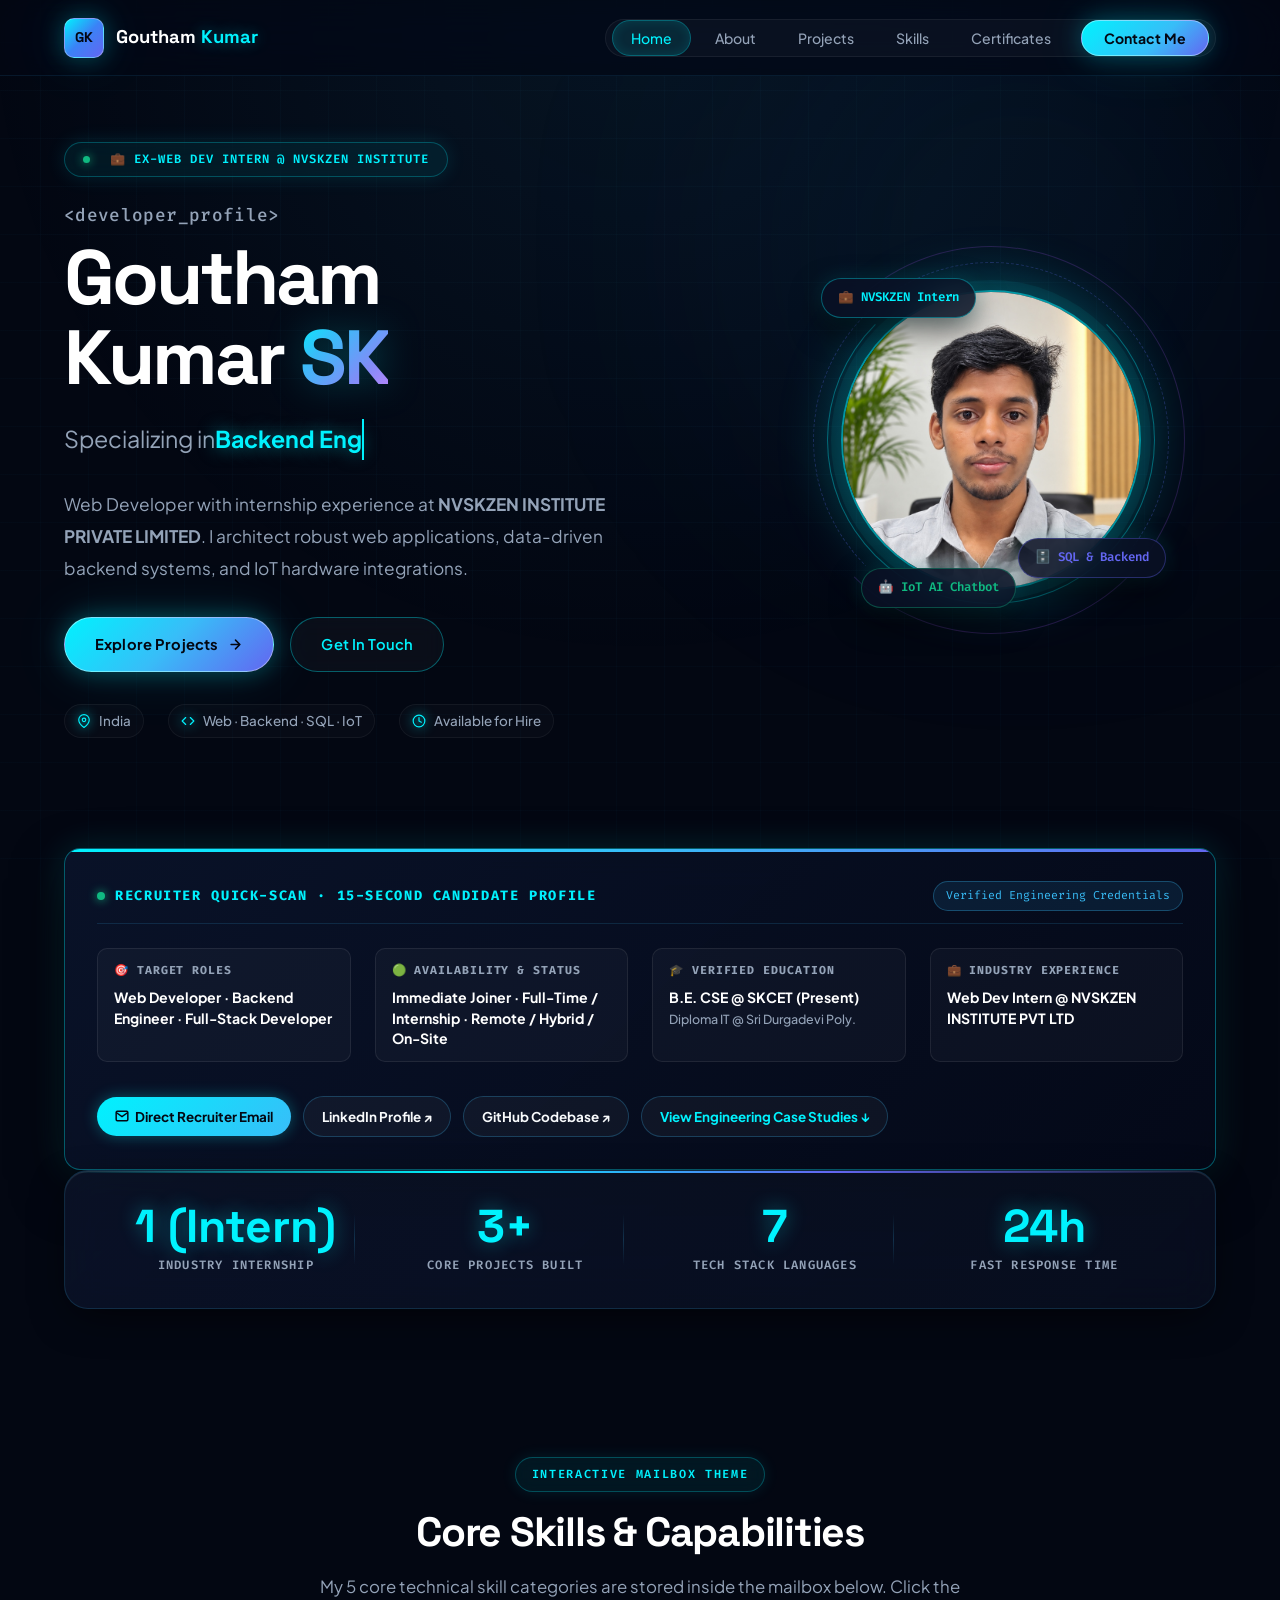
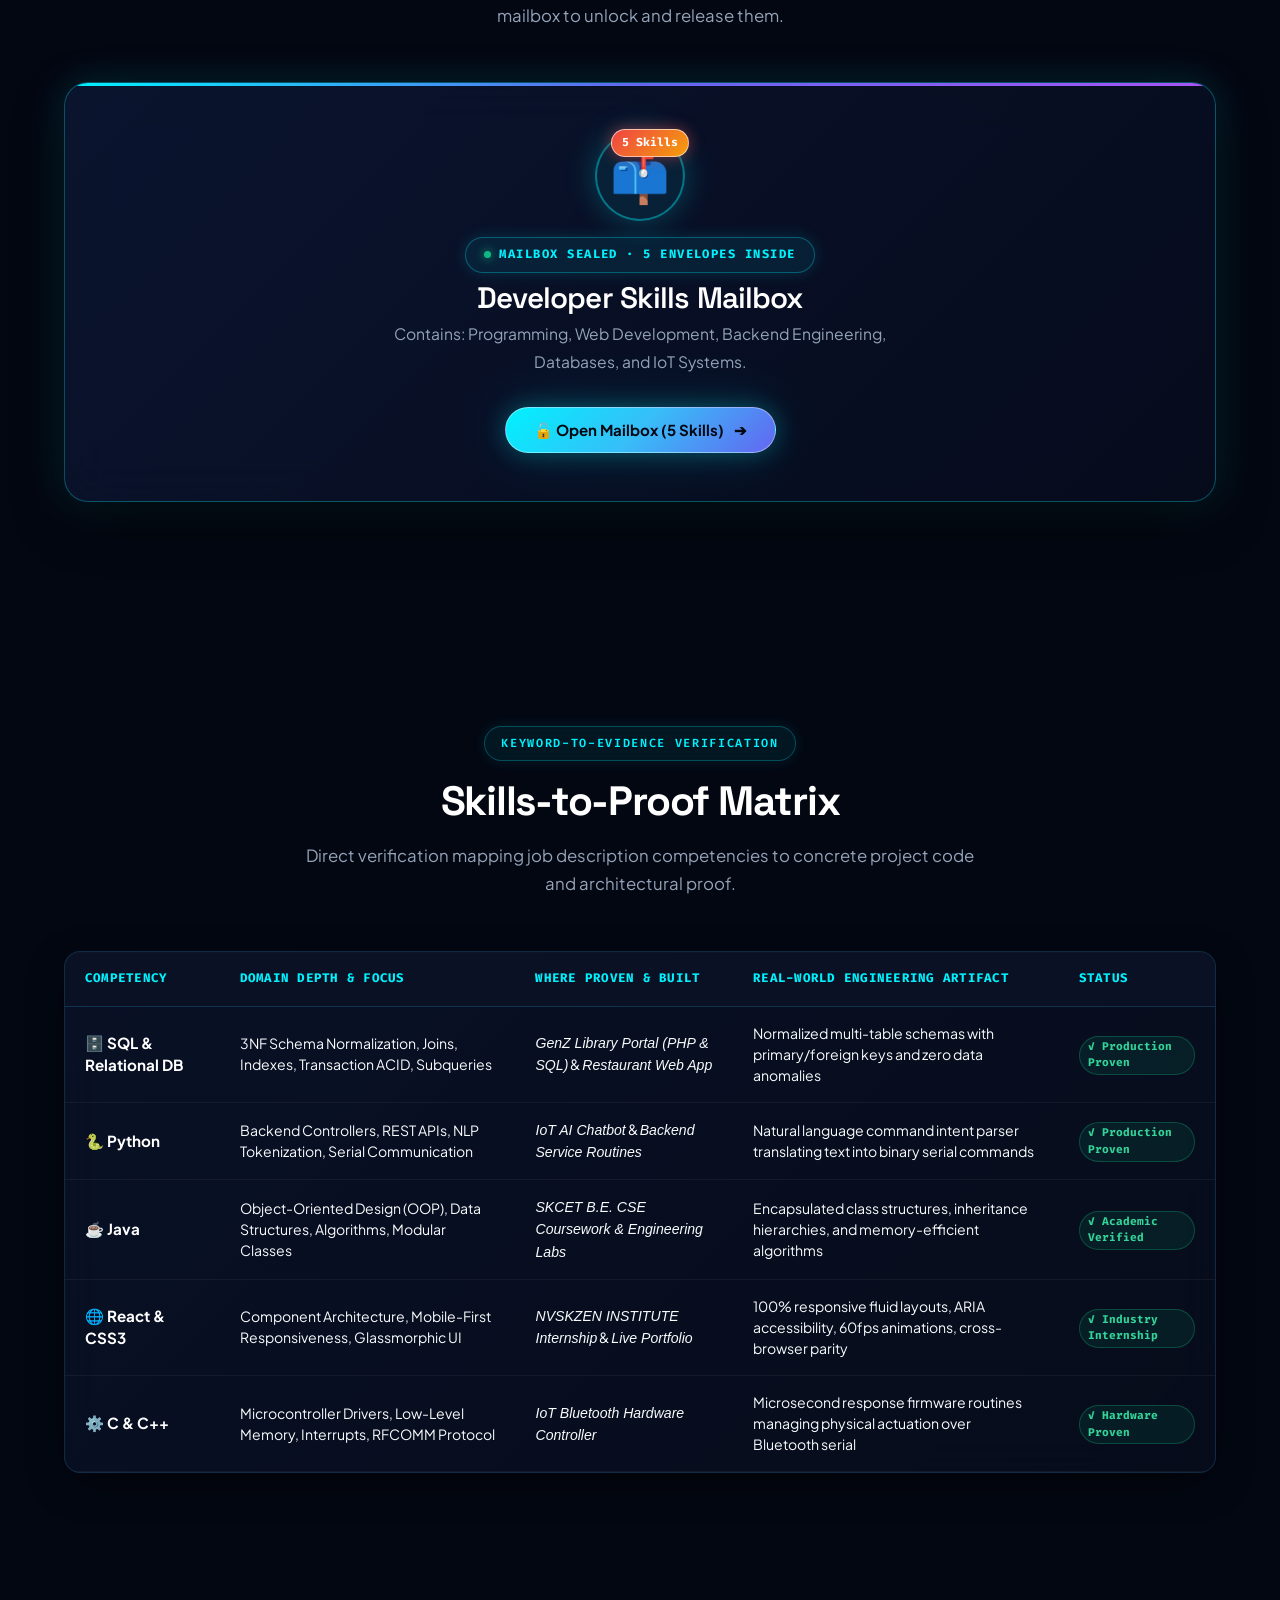
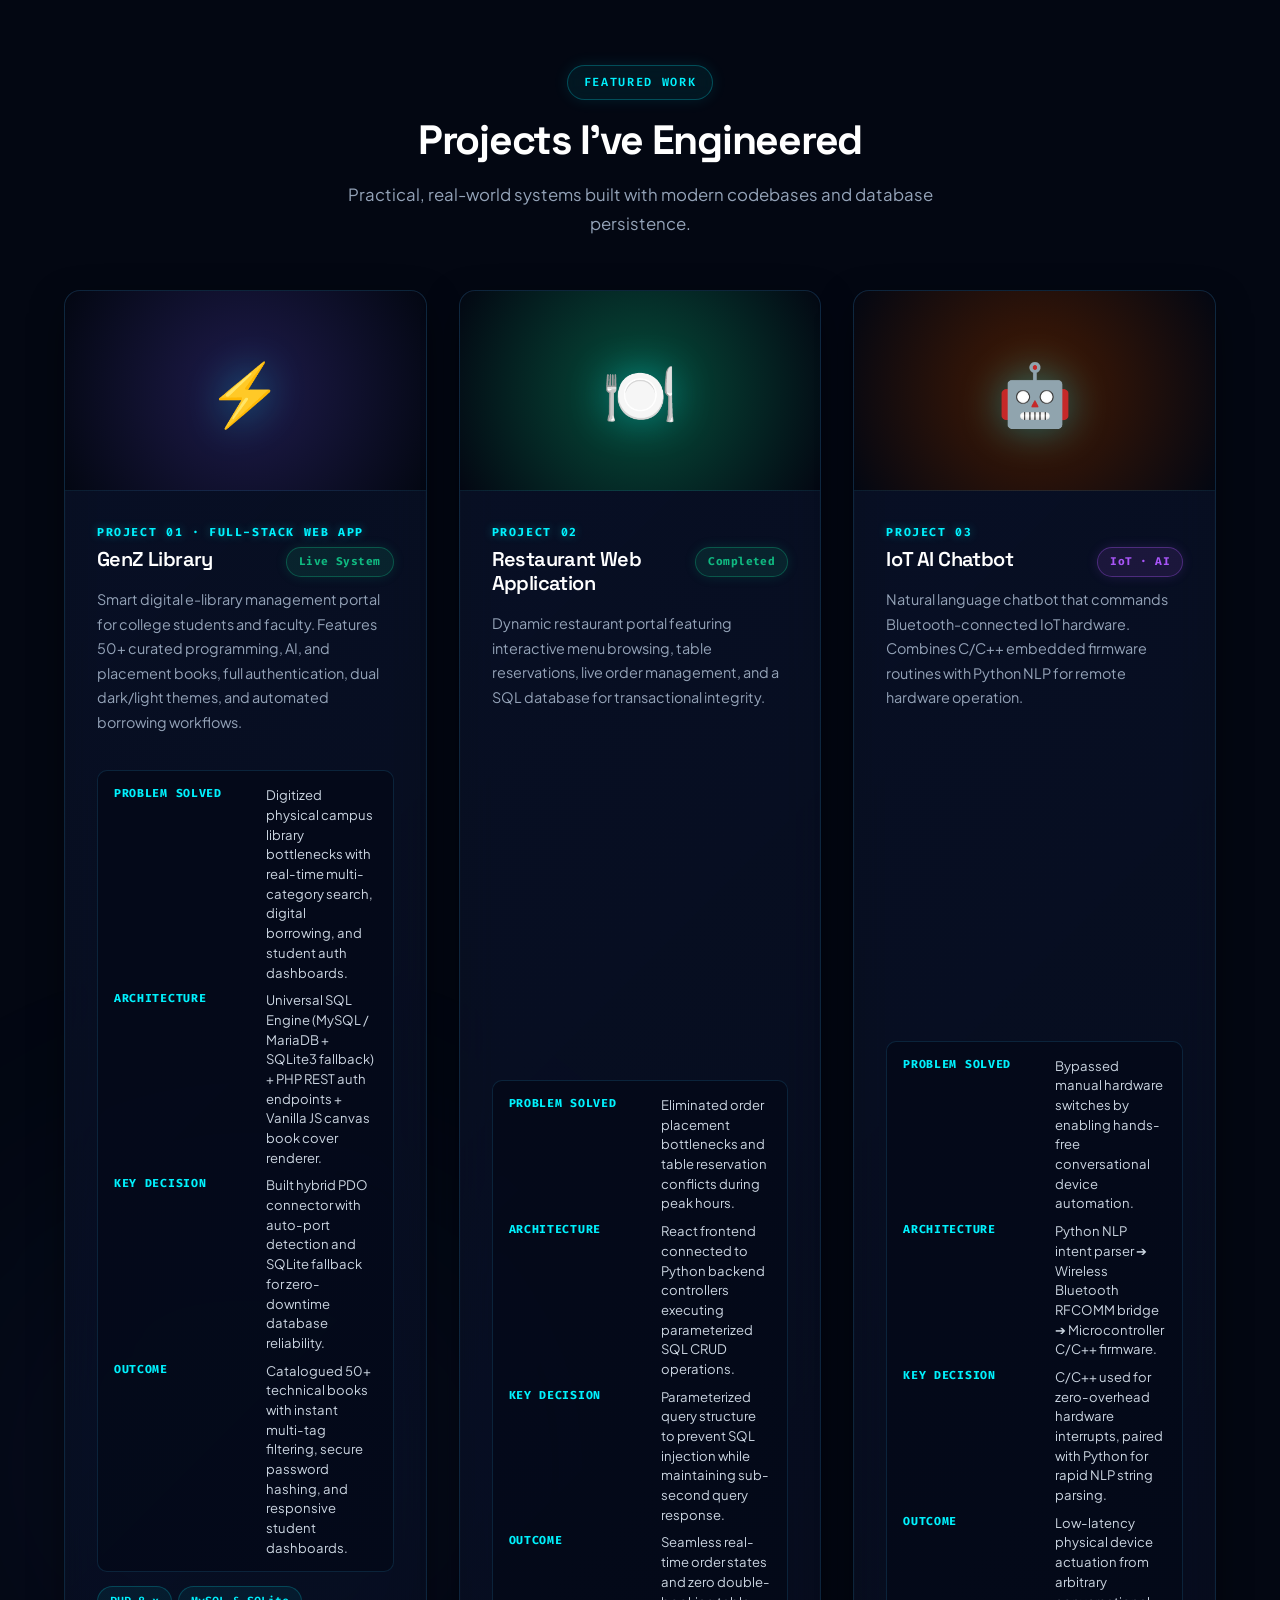
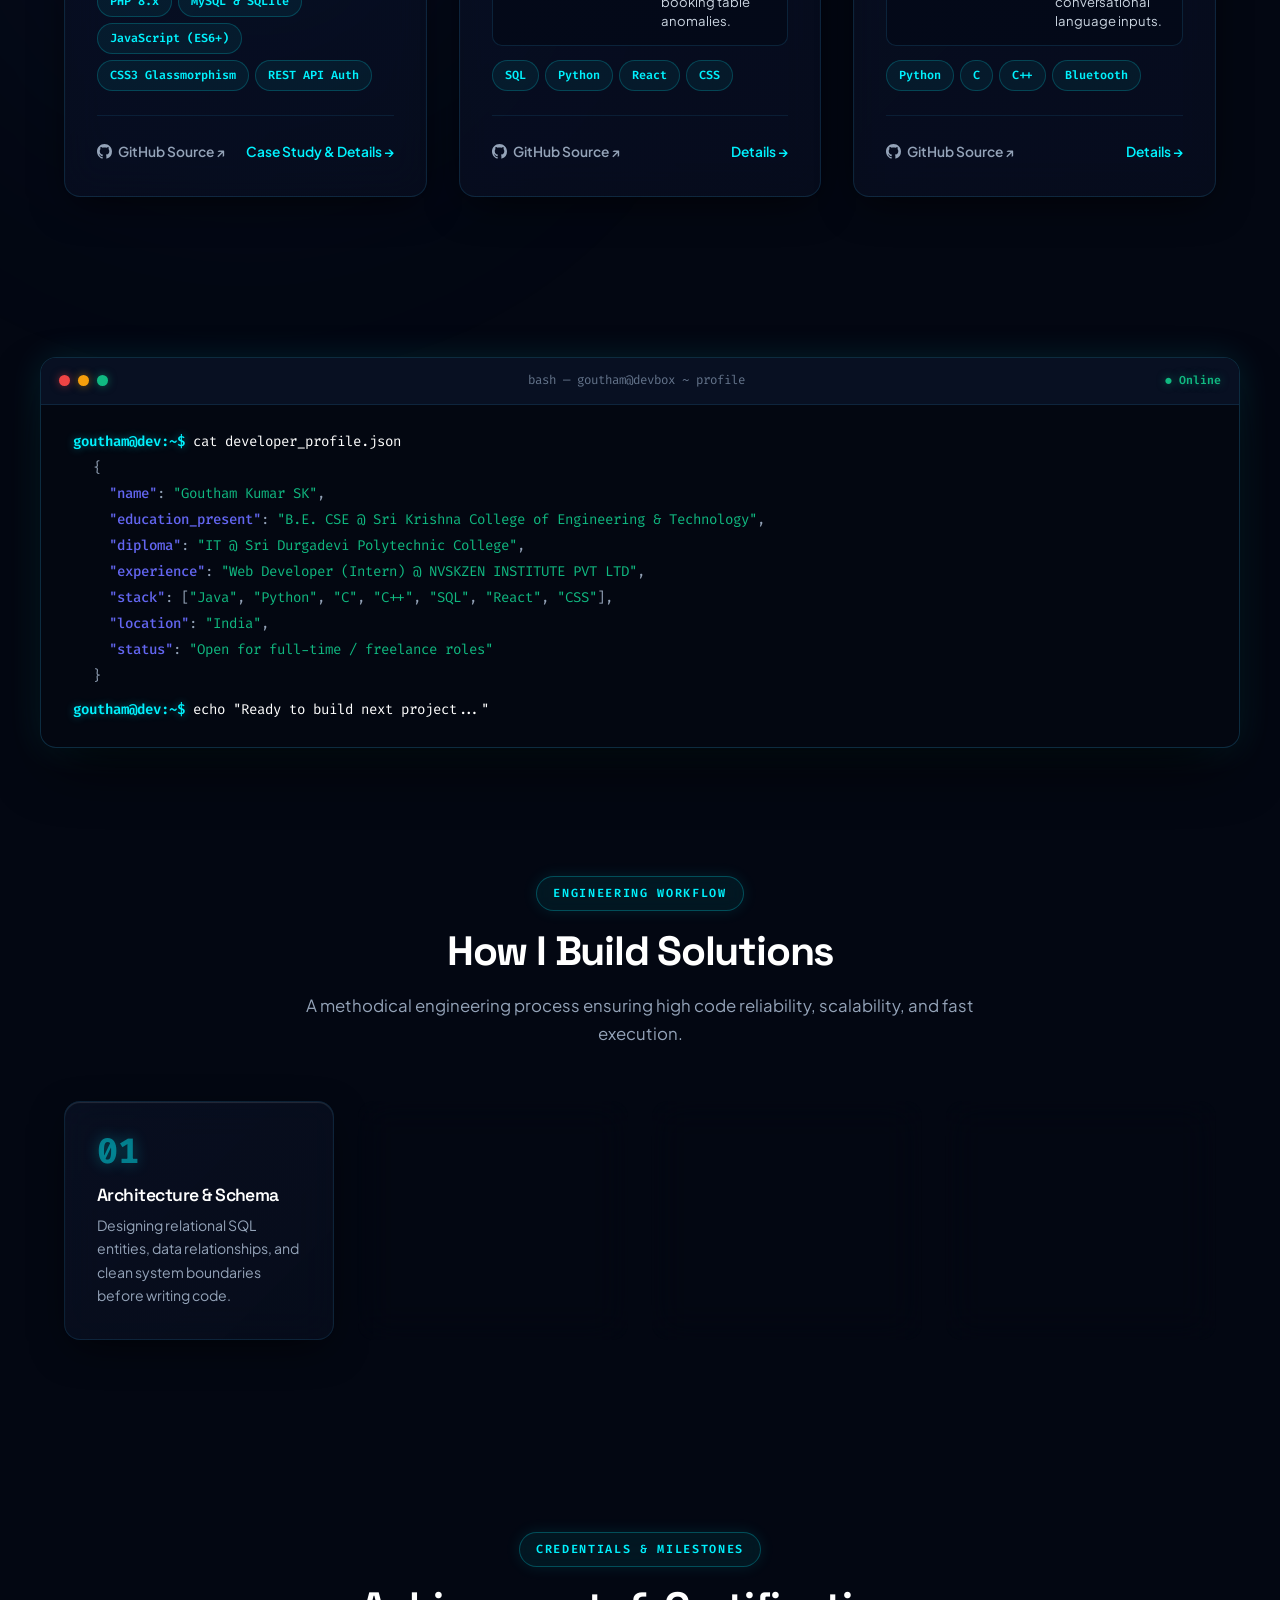
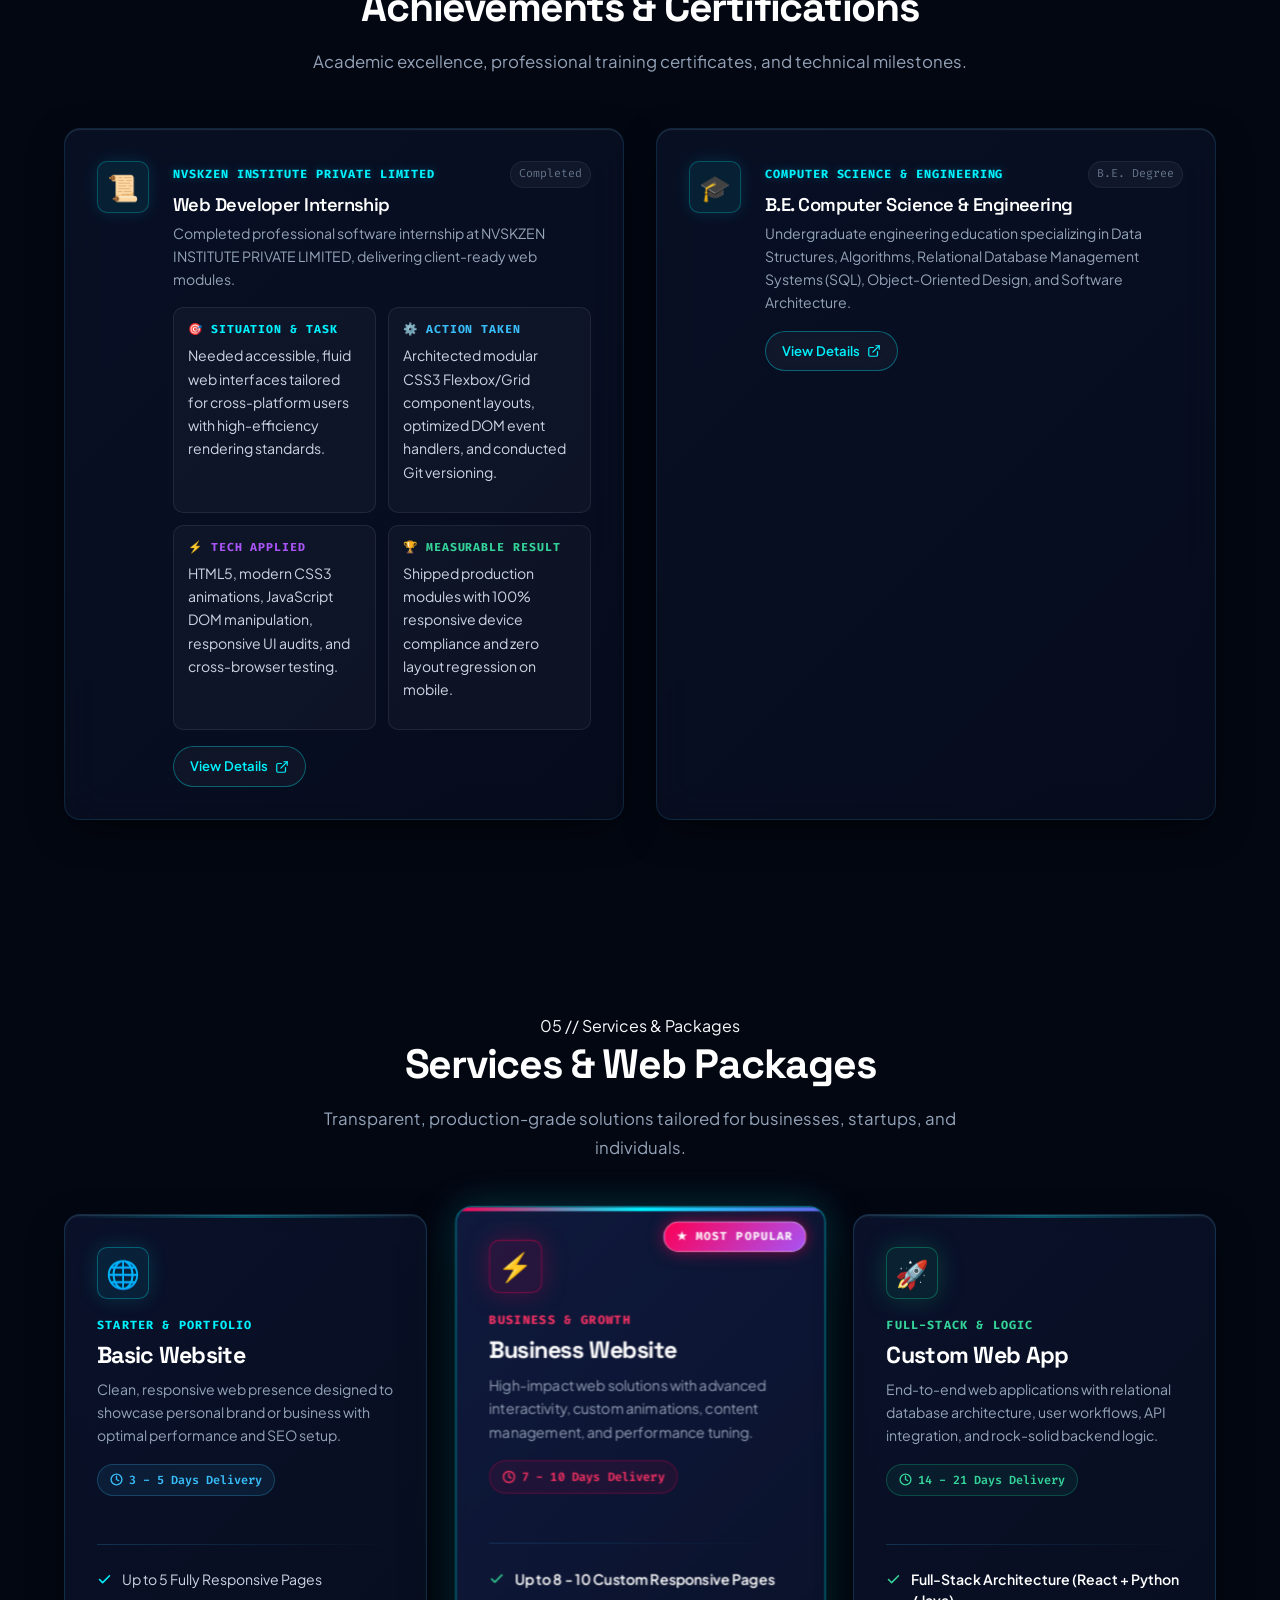
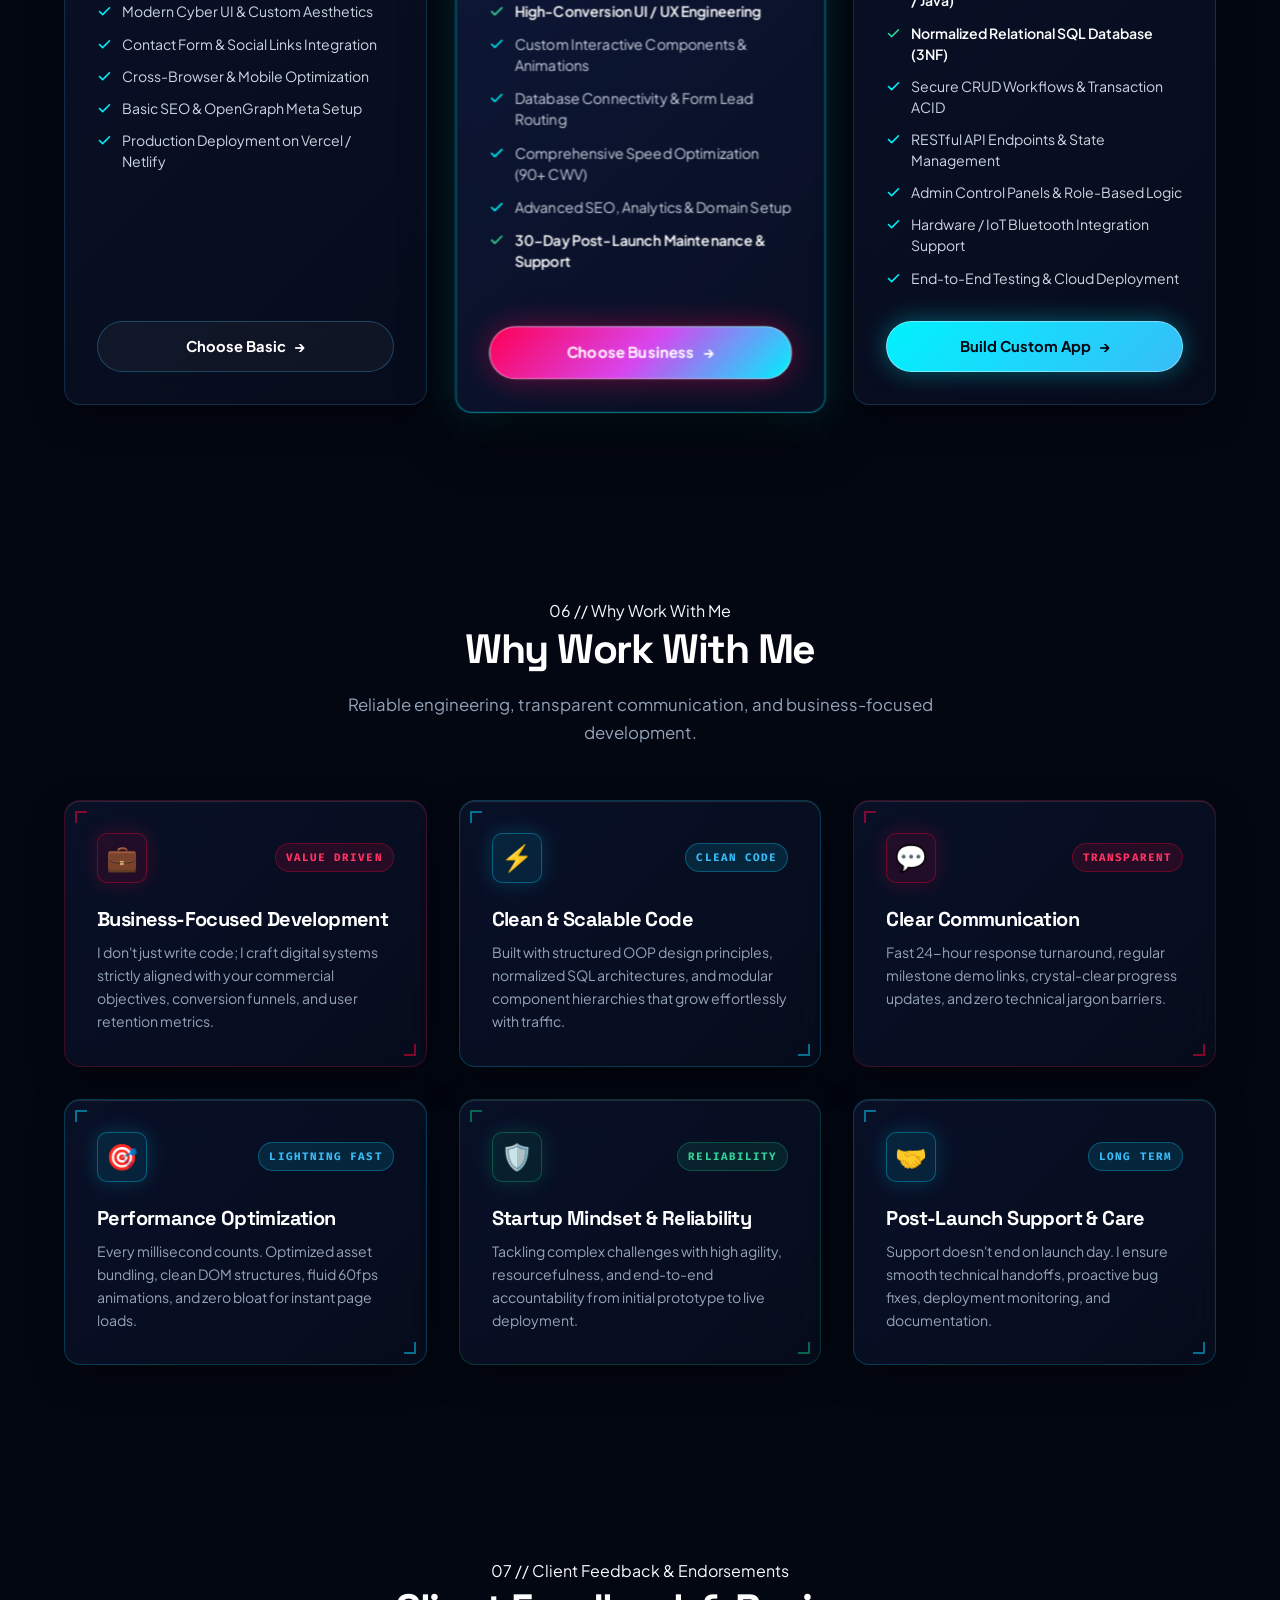
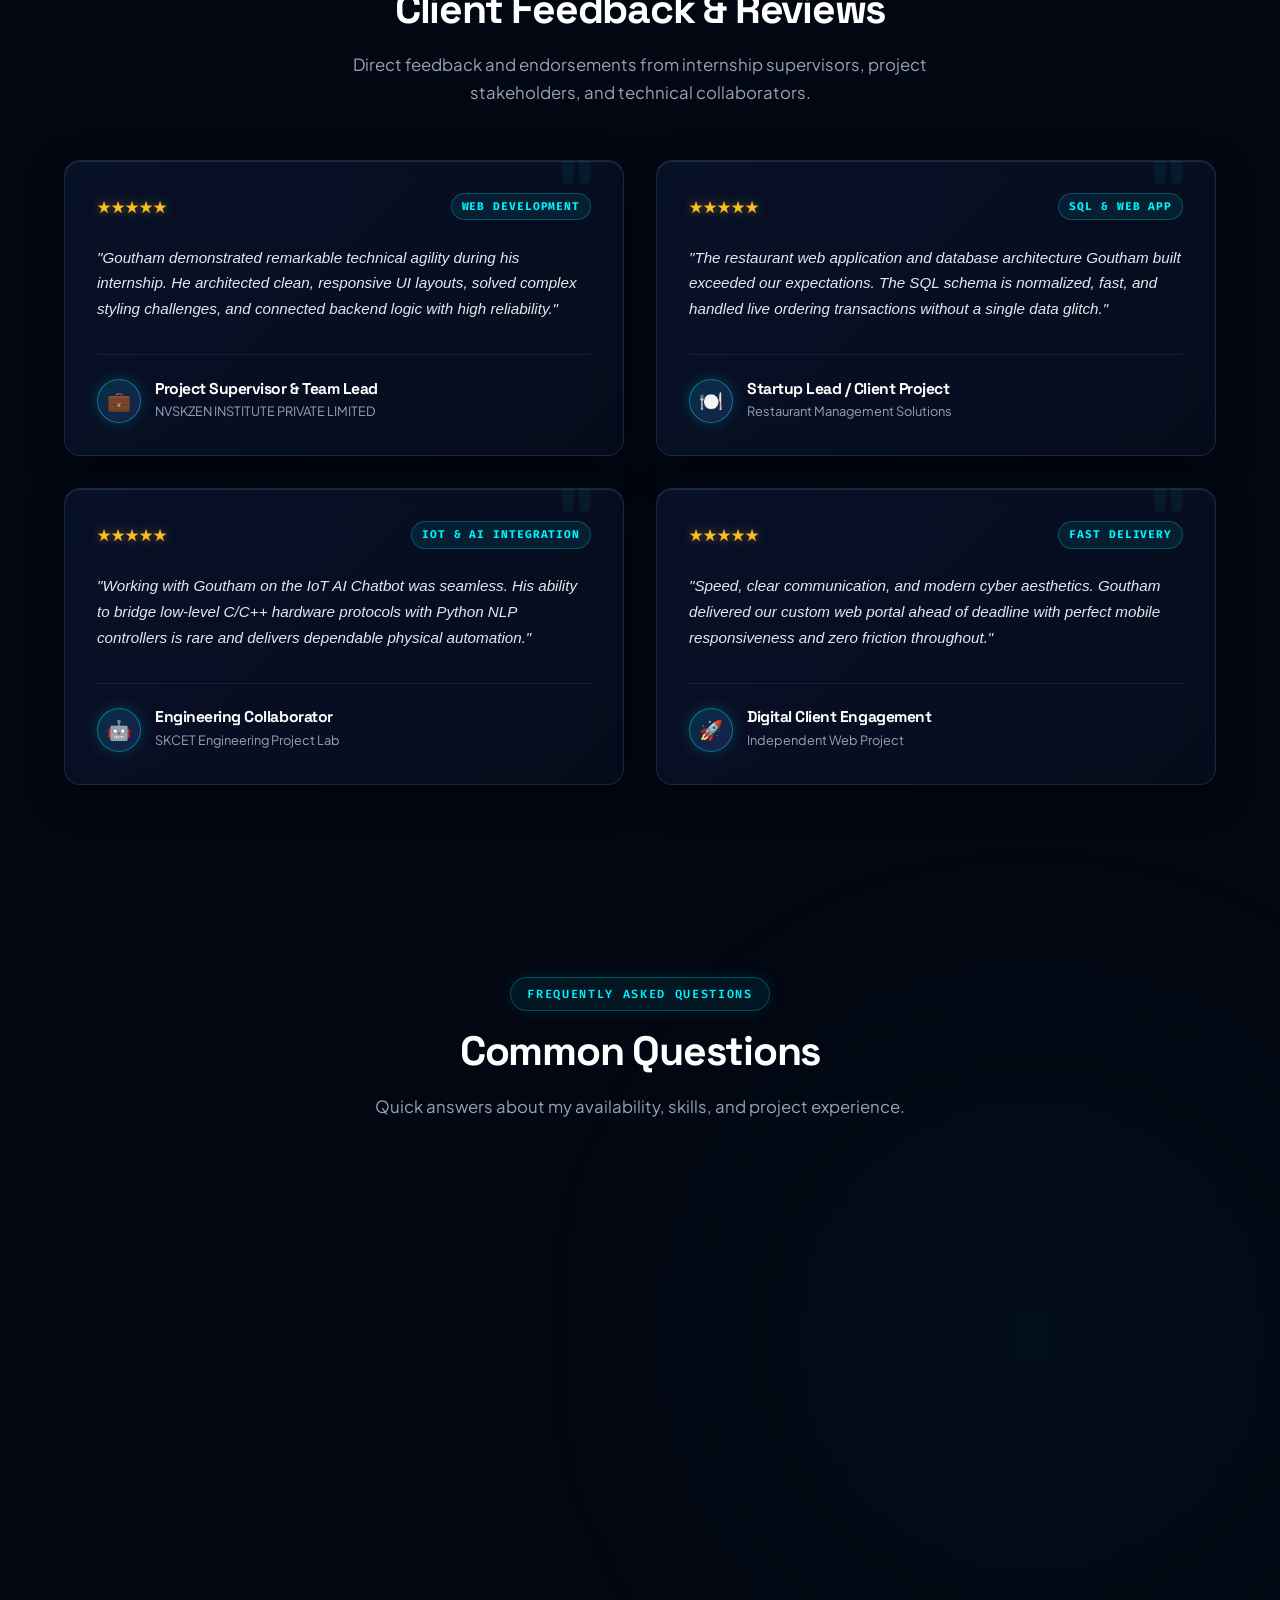
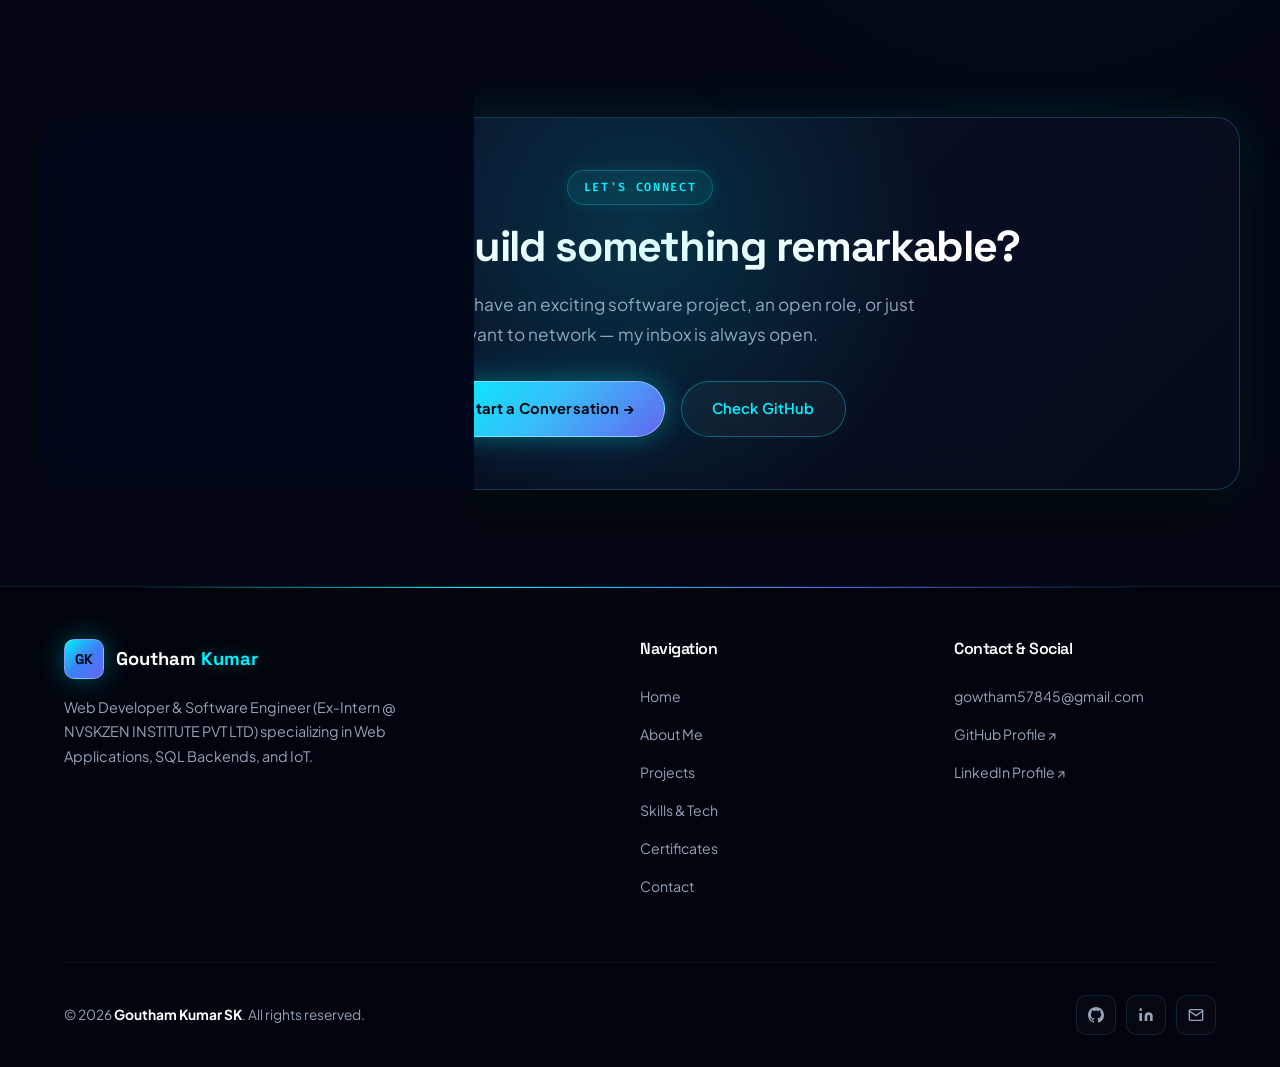
==== commit 0f6c4770: "feat: replace old library project with new GEN Z LIBRARY e-library management portal" ====
--- a/index.html
+++ b/index.html
@@ -539,7 +539,7 @@
               <tr>
                 <td><span class="matrix-skill-name">🗄️ SQL &amp; Relational DB</span></td>
                 <td>3NF Schema Normalization, Joins, Indexes, Transaction ACID, Subqueries</td>
-                <td><em>Library Management System</em> &amp; <em>Restaurant Web App</em></td>
+                <td><em>GenZ Library Portal (PHP &amp; SQL)</em> &amp; <em>Restaurant Web App</em></td>
                 <td>Normalized multi-table schemas with primary/foreign keys and zero data anomalies</td>
                 <td><span class="matrix-badge-verified">✓ Production Proven</span></td>
               </tr>
@@ -588,51 +588,51 @@
 
         <div class="projects-grid">
 
-          <!-- Project 1: Library Management System -->
+          <!-- Project 1: GenZ Library — Smart Digital E-Library Management Portal -->
           <article class="project-card fade-up" id="feat-proj-1">
             <div class="project-thumb thumb-library" aria-hidden="true">
-              <span class="project-thumb-emoji">📚</span>
+              <span class="project-thumb-emoji">⚡</span>
             </div>
             <div class="project-content">
-              <div class="project-num">Project 01</div>
+              <div class="project-num">Project 01 · Full-Stack Web App</div>
               <div class="project-head">
-                <h3>Library Management System</h3>
-                <span class="badge badge-live">Completed</span>
+                <h3>GenZ Library</h3>
+                <span class="badge badge-live">Live System</span>
               </div>
               <p>
-                A complete web-based management platform for book cataloguing, member accounts, issue/return logging,
-                fine calculation, and admin inventory control.
+                Smart digital e-library management portal for college students and faculty. Features 50+ curated programming, AI, and placement books, full authentication, dual dark/light themes, and automated borrowing workflows.
               </p>
               <div class="case-study-box">
                 <div class="case-study-row">
                   <span class="case-study-tag">Problem Solved</span>
-                  <span class="case-study-desc">Replaced error-prone manual ledger tracking with an automated, relational record system.</span>
+                  <span class="case-study-desc">Digitized physical campus library bottlenecks with real-time multi-category search, digital borrowing, and student auth dashboards.</span>
                 </div>
                 <div class="case-study-row">
                   <span class="case-study-tag">Architecture</span>
-                  <span class="case-study-desc">3NF Normalized Relational SQL Database (Members, Books, Logs, Fines) with foreign key constraints.</span>
+                  <span class="case-study-desc">Universal SQL Engine (MySQL / MariaDB + SQLite3 fallback) + PHP REST auth endpoints + Vanilla JS canvas book cover renderer.</span>
                 </div>
                 <div class="case-study-row">
                   <span class="case-study-tag">Key Decision</span>
-                  <span class="case-study-desc">Relational SQL chosen for strict ACID transaction guarantees across borrow/return states.</span>
+                  <span class="case-study-desc">Built hybrid PDO connector with auto-port detection and SQLite fallback for zero-downtime database reliability.</span>
                 </div>
                 <div class="case-study-row">
                   <span class="case-study-tag">Outcome</span>
-                  <span class="case-study-desc">Automated fine calculations and instant search indexing eliminating record duplication.</span>
+                  <span class="case-study-desc">Catalogued 50+ technical books with instant multi-tag filtering, secure password hashing, and responsive student dashboards.</span>
                 </div>
               </div>
               <div class="project-tags">
-                <span class="tag">Python</span>
-                <span class="tag">SQL</span>
-                <span class="tag">CSS</span>
-                <span class="tag">Database Design</span>
+                <span class="tag">PHP 8.x</span>
+                <span class="tag">MySQL &amp; SQLite</span>
+                <span class="tag">JavaScript (ES6+)</span>
+                <span class="tag">CSS3 Glassmorphism</span>
+                <span class="tag">REST API Auth</span>
               </div>
               <div class="project-links">
-                <a href="https://github.com/Gouthamdc2007" class="proj-link" target="_blank" rel="noopener noreferrer">
+                <a href="https://github.com/Gouthamdc2007/io" class="proj-link" target="_blank" rel="noopener noreferrer">
                   <svg width="15" height="15" viewBox="0 0 24 24" fill="currentColor"><path d="M12 0C5.37 0 0 5.37 0 12c0 5.31 3.435 9.795 8.205 11.385.6.105.825-.255.825-.57 0-.285-.015-1.23-.015-2.235-3.015.555-3.795-.735-4.035-1.41-.135-.345-.72-1.41-1.23-1.695-.42-.225-1.02-.78-.015-.795.945-.015 1.62.87 1.845 1.23 1.08 1.815 2.805 1.305 3.495.99.105-.78.42-1.305.765-1.605-2.67-.3-5.46-1.335-5.46-5.925 0-1.305.465-2.385 1.23-3.225-.12-.3-.54-1.53.12-3.18 0 0 1.005-.315 3.3 1.23.96-.27 1.98-.405 3-.405s2.04.135 3 .405c2.295-1.56 3.3-1.23 3.3-1.23.66 1.65.24 2.88.12 3.18.765.84 1.23 1.905 1.23 3.225 0 4.605-2.805 5.625-5.475 5.925.435.375.81 1.095.81 2.22 0 1.605-.015 2.895-.015 3.3 0 .315.225.69.825.57A12.02 12.02 0 0 0 24 12c0-6.63-5.37-12-12-12z"/></svg>
                   GitHub Source ↗
                 </a>
-                <a href="projects.html" class="proj-link" style="color:var(--accent);">Details →</a>
+                <a href="projects.html#proj-1" class="proj-link" style="color:var(--accent);">Case Study &amp; Details →</a>
               </div>
             </div>
           </article>
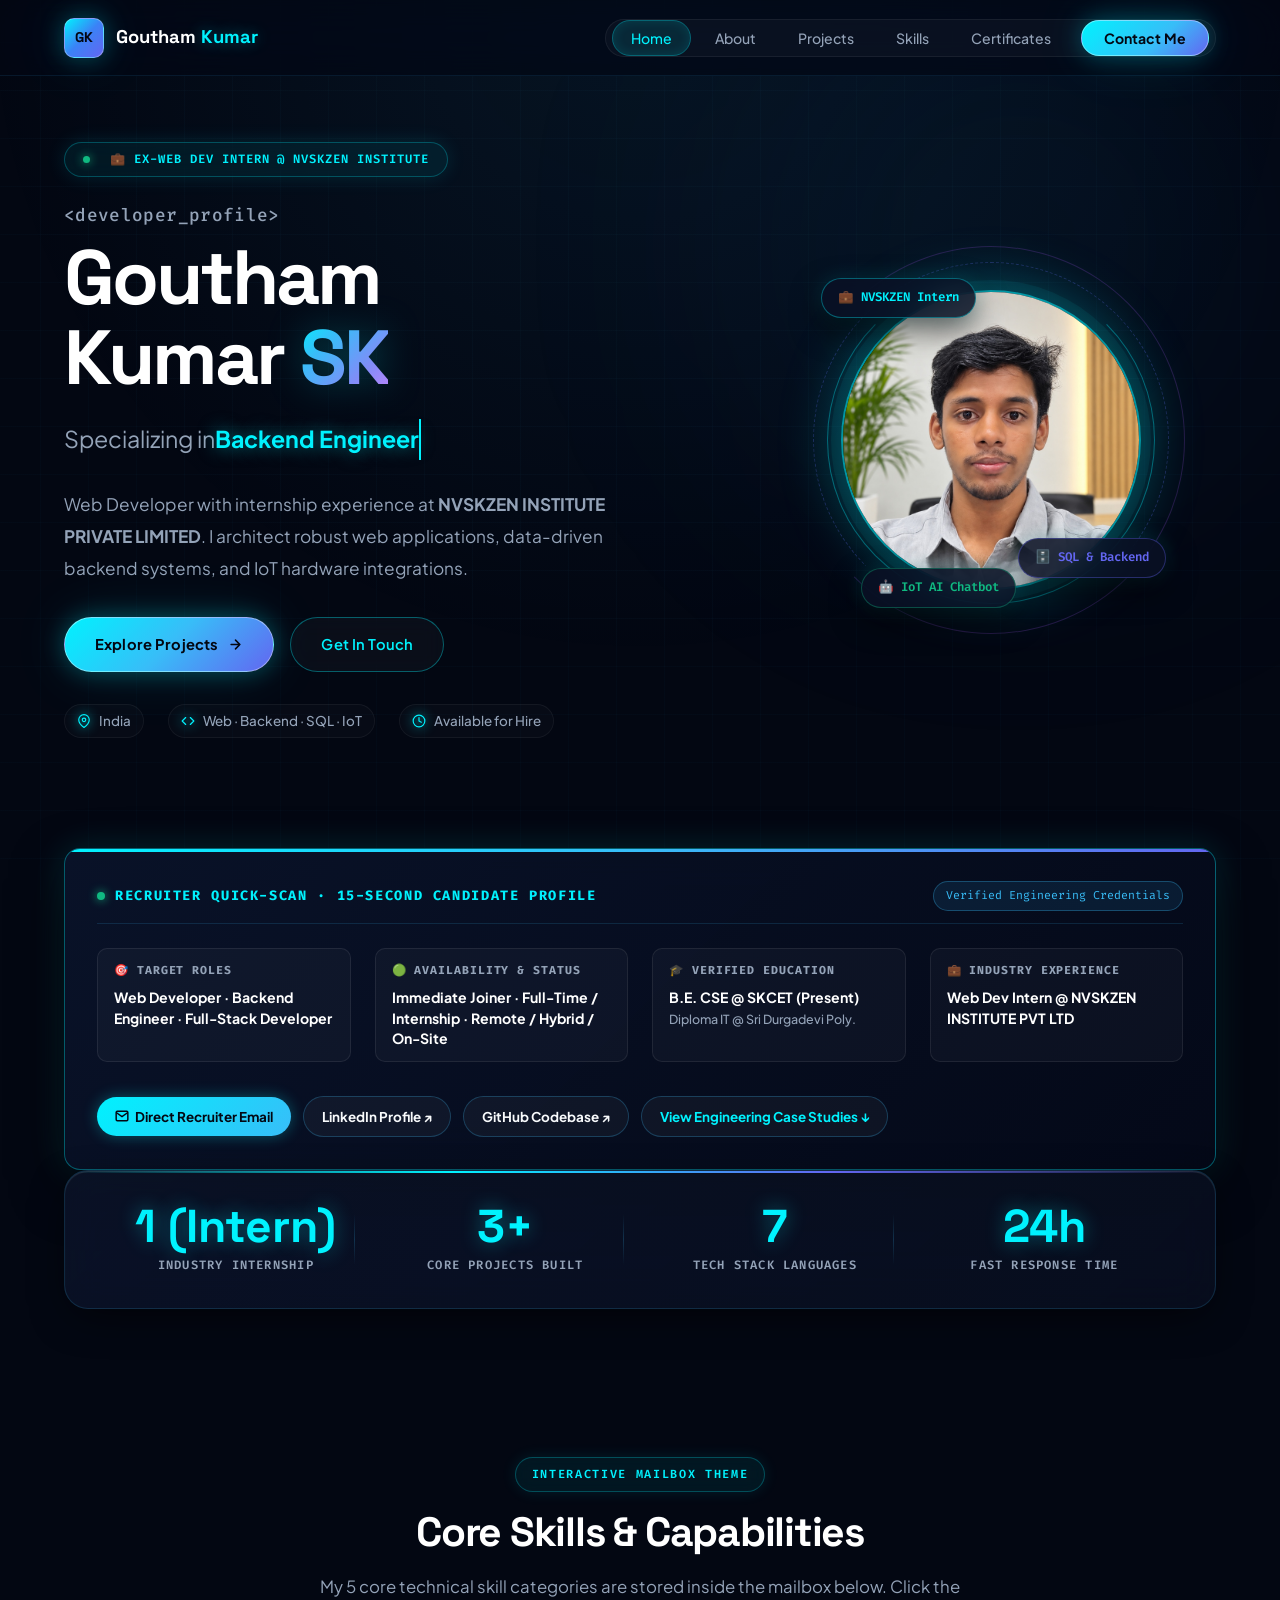
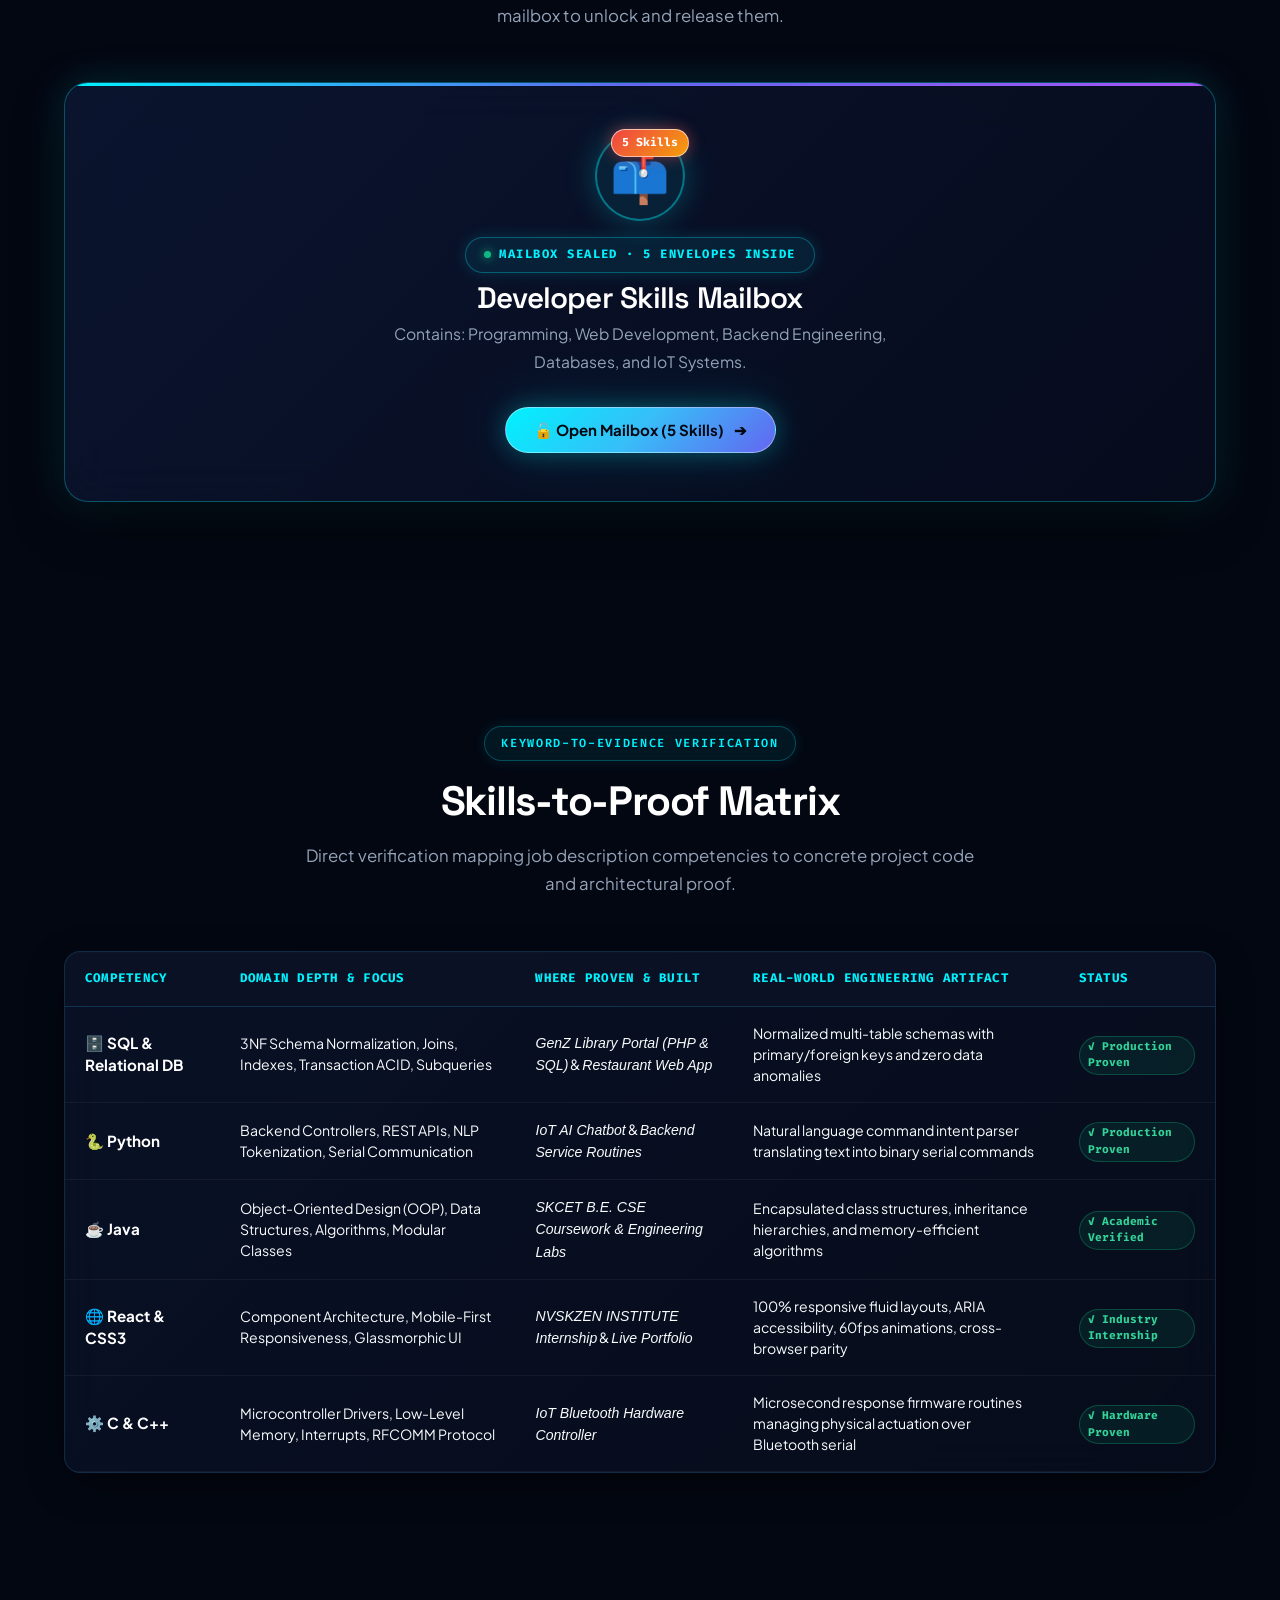
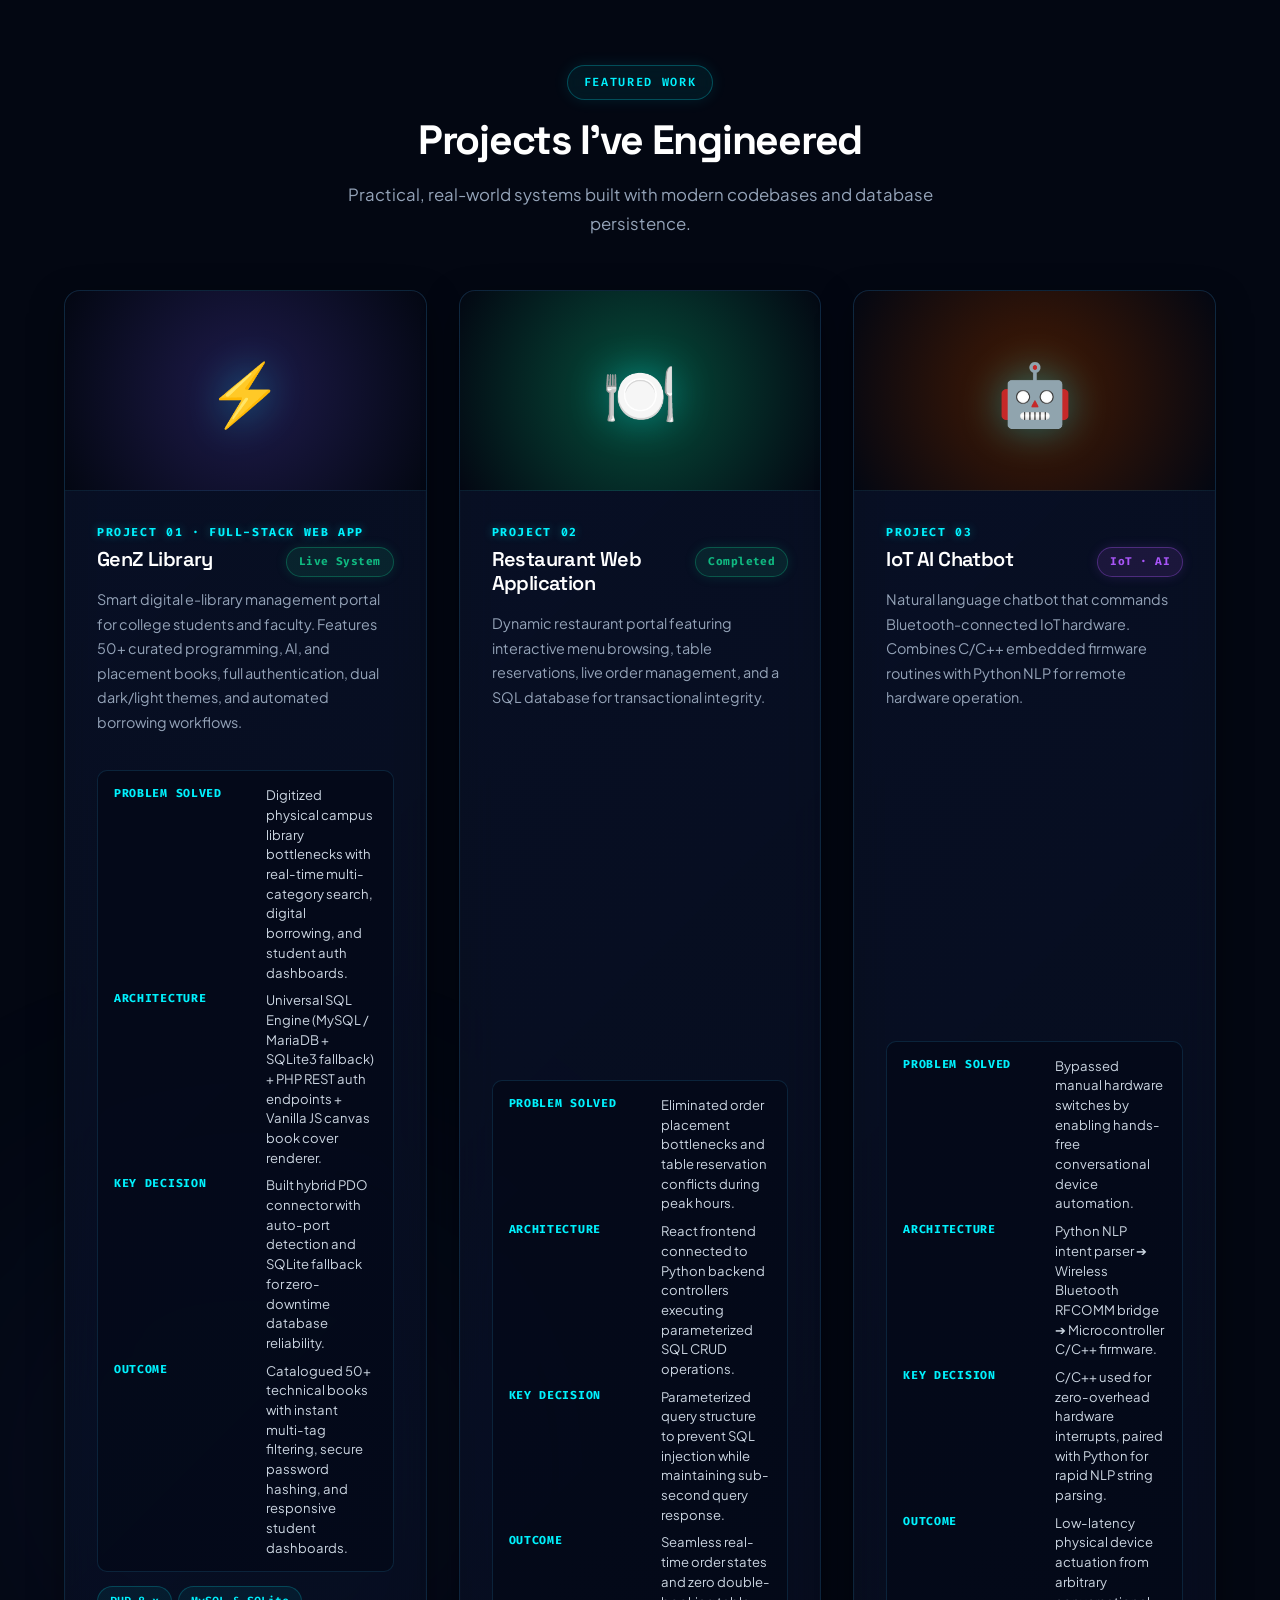
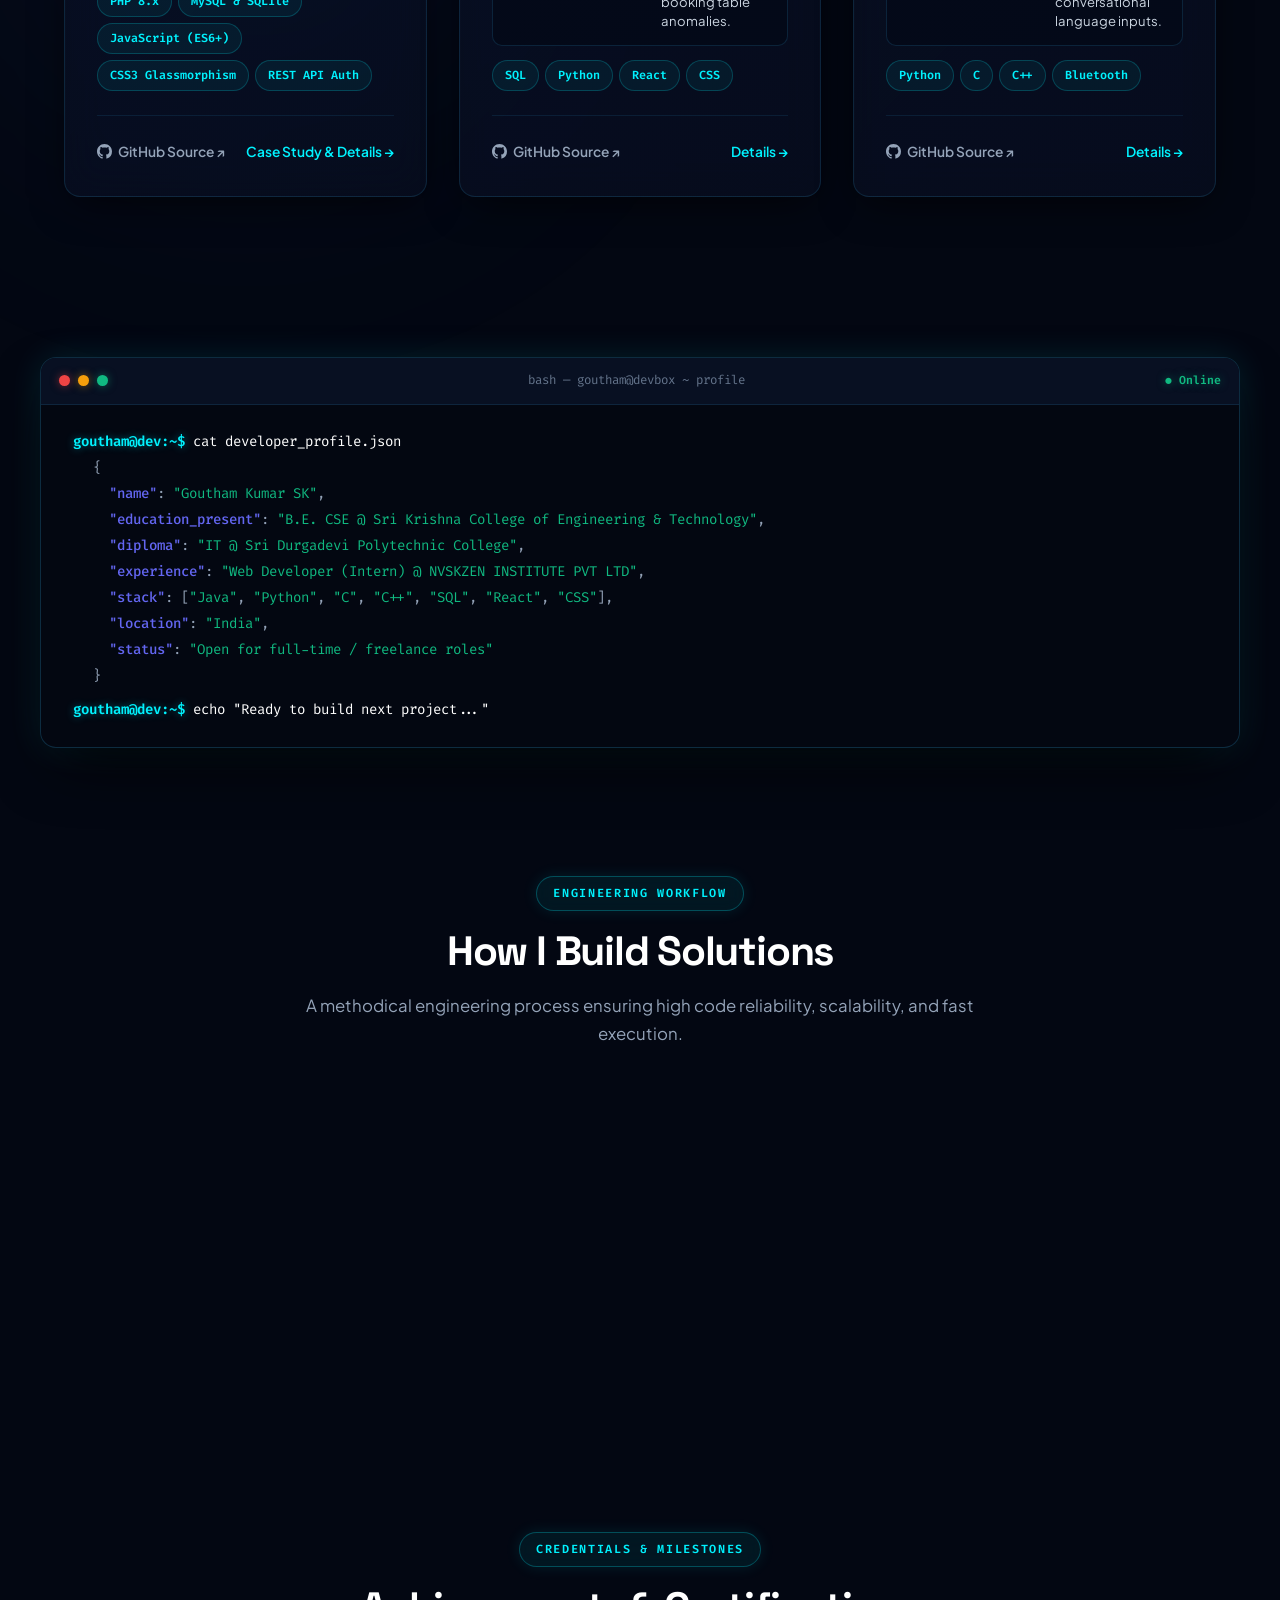
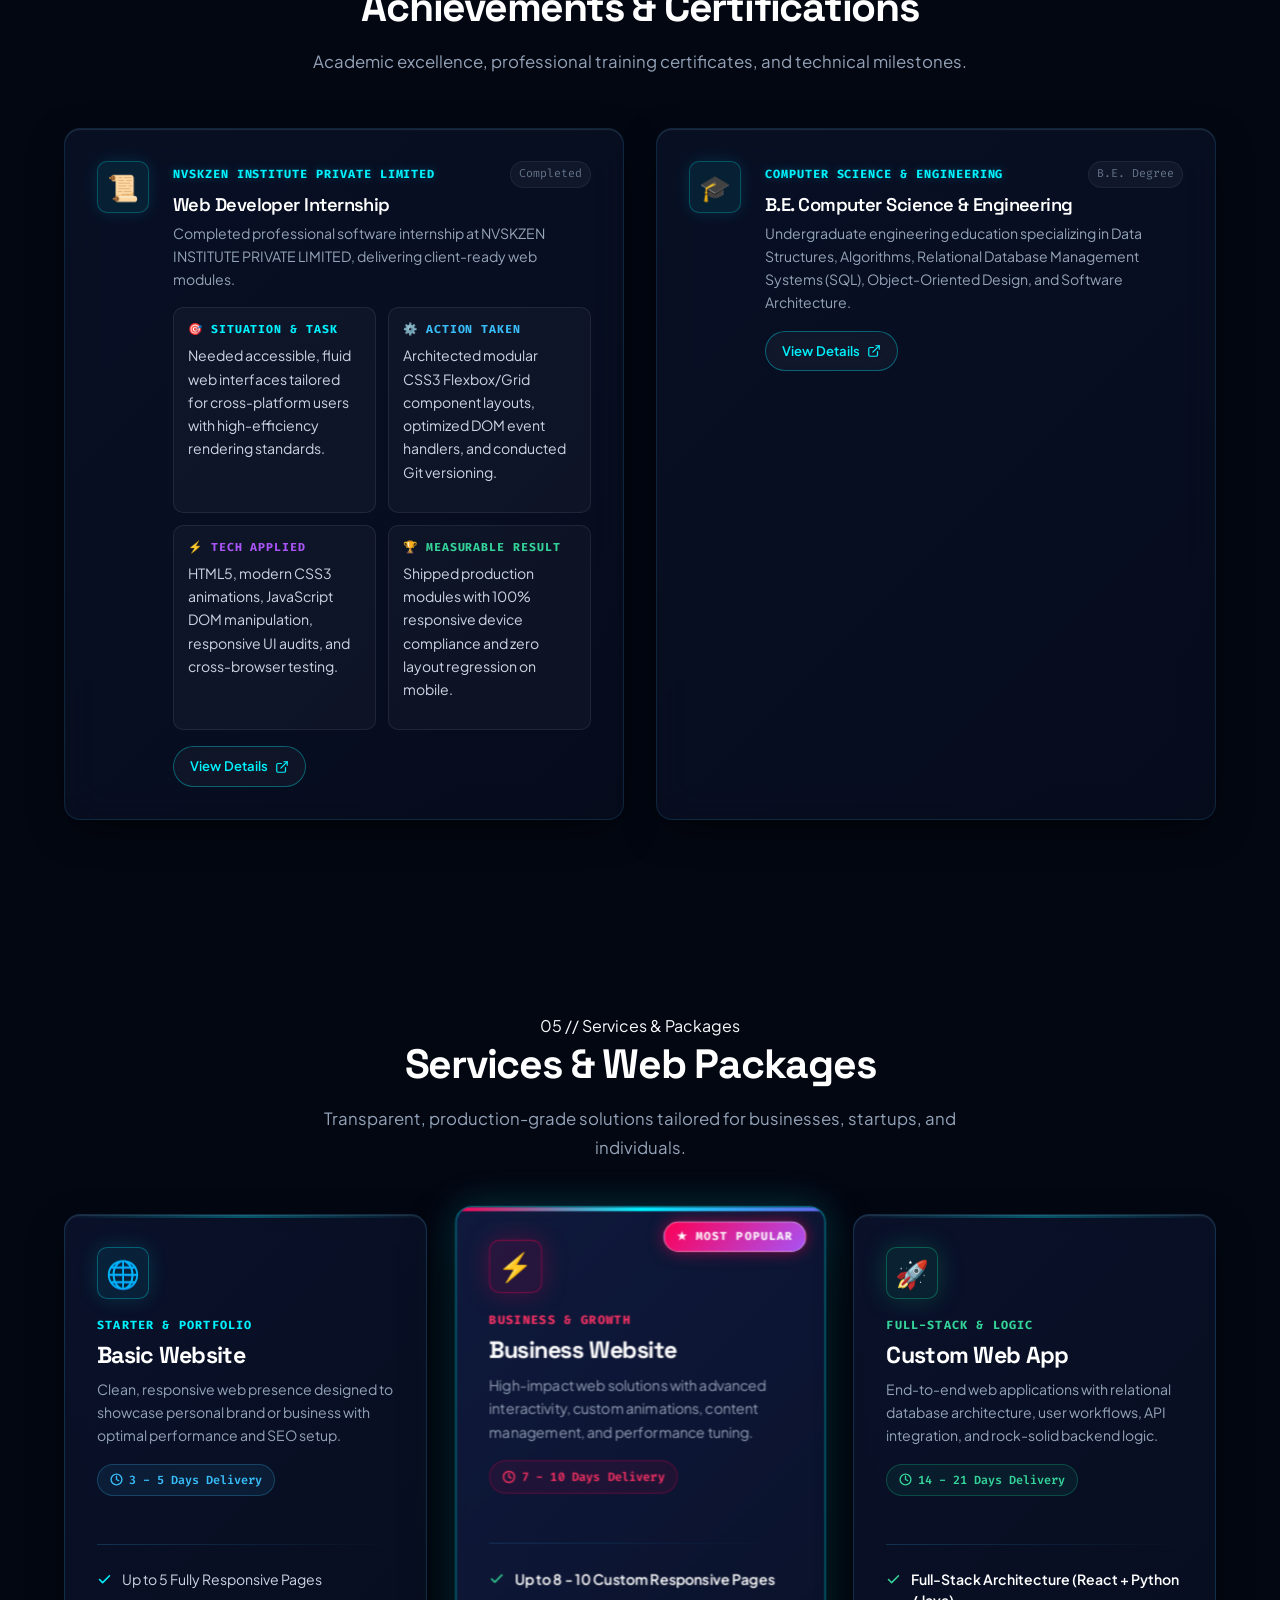
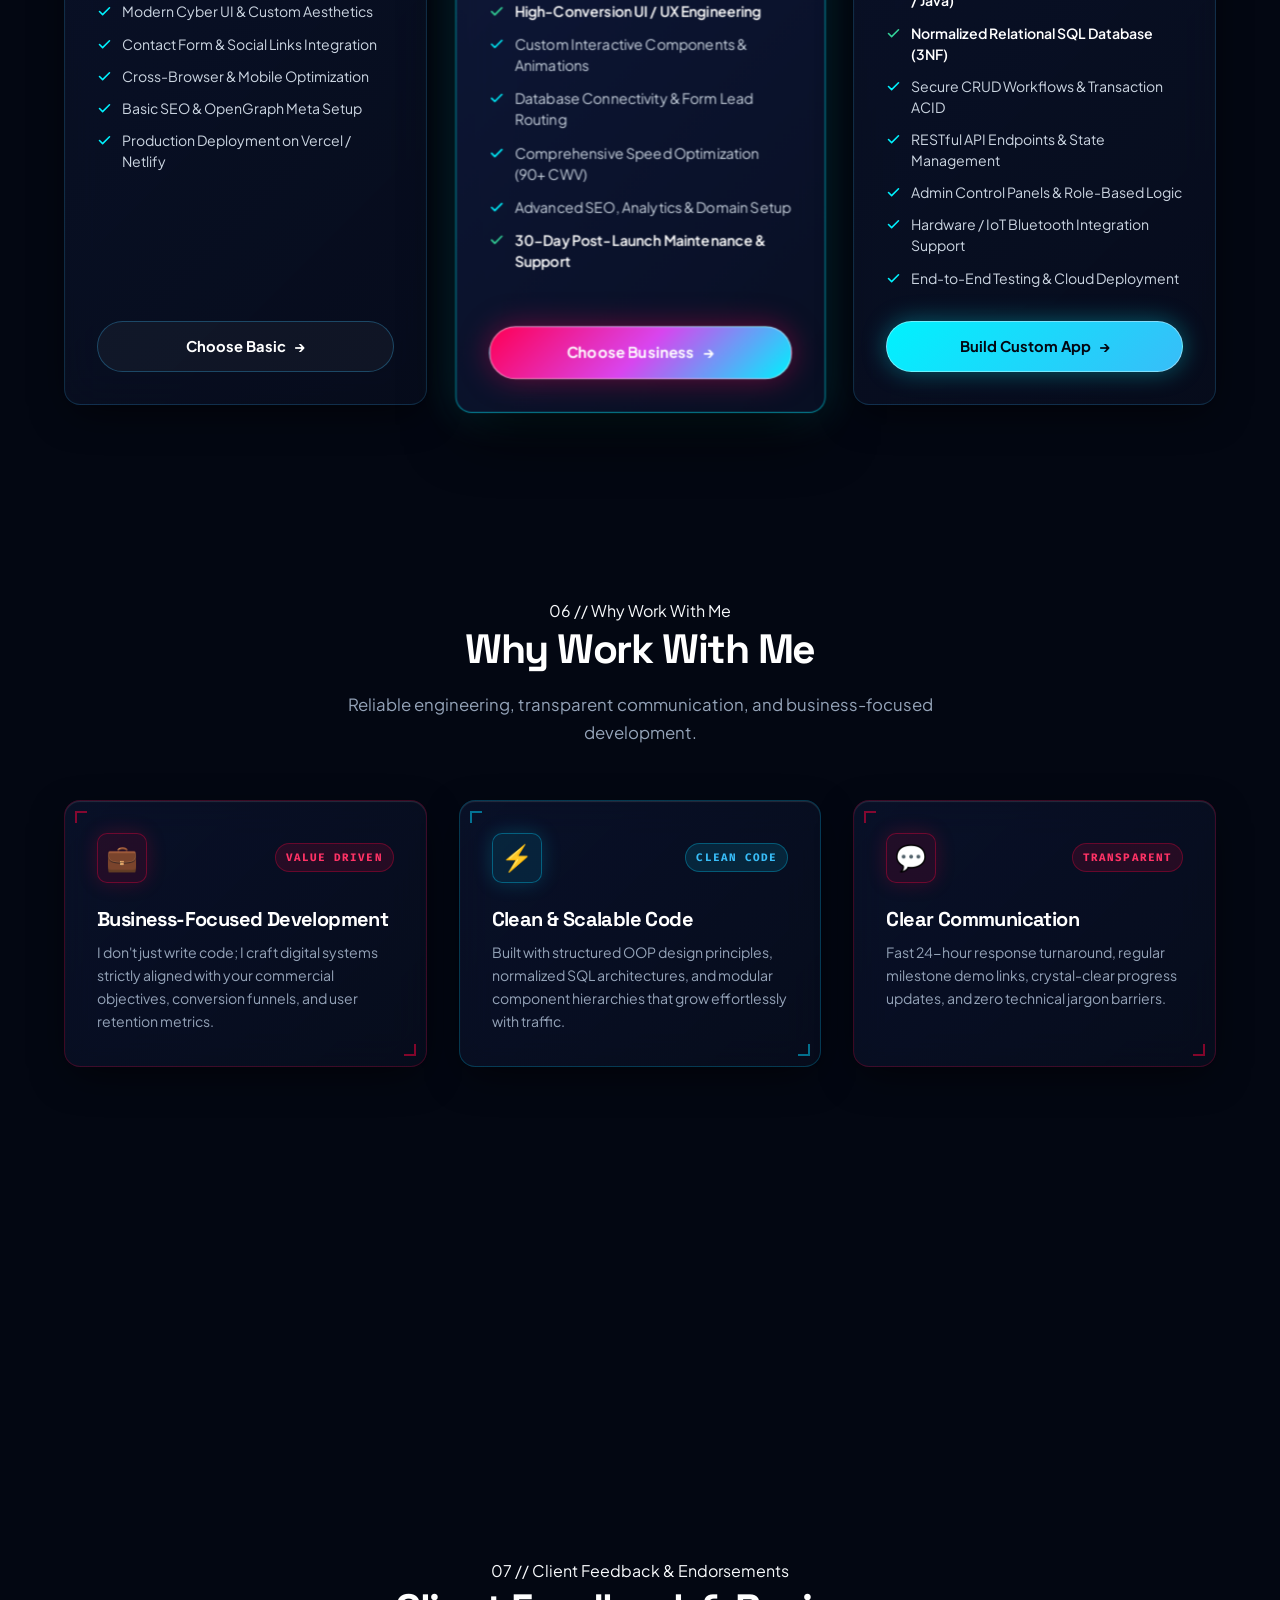
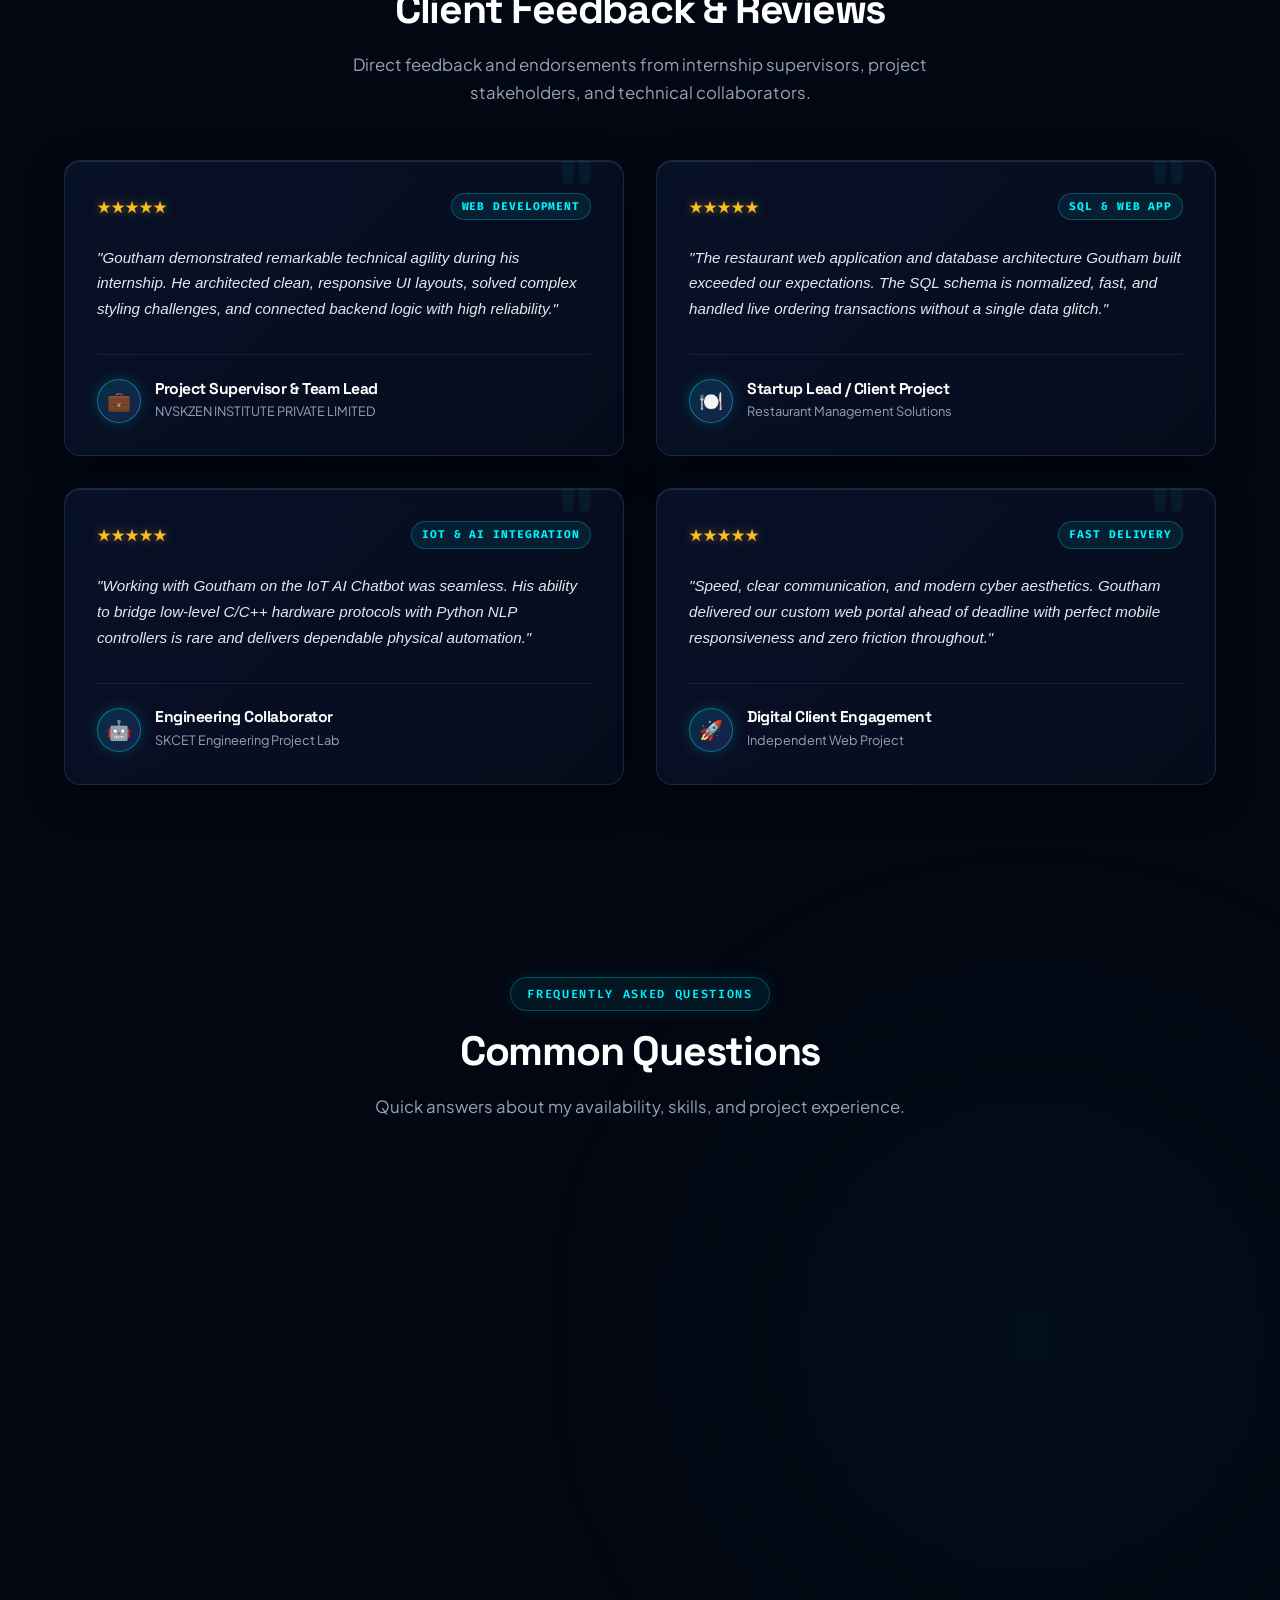
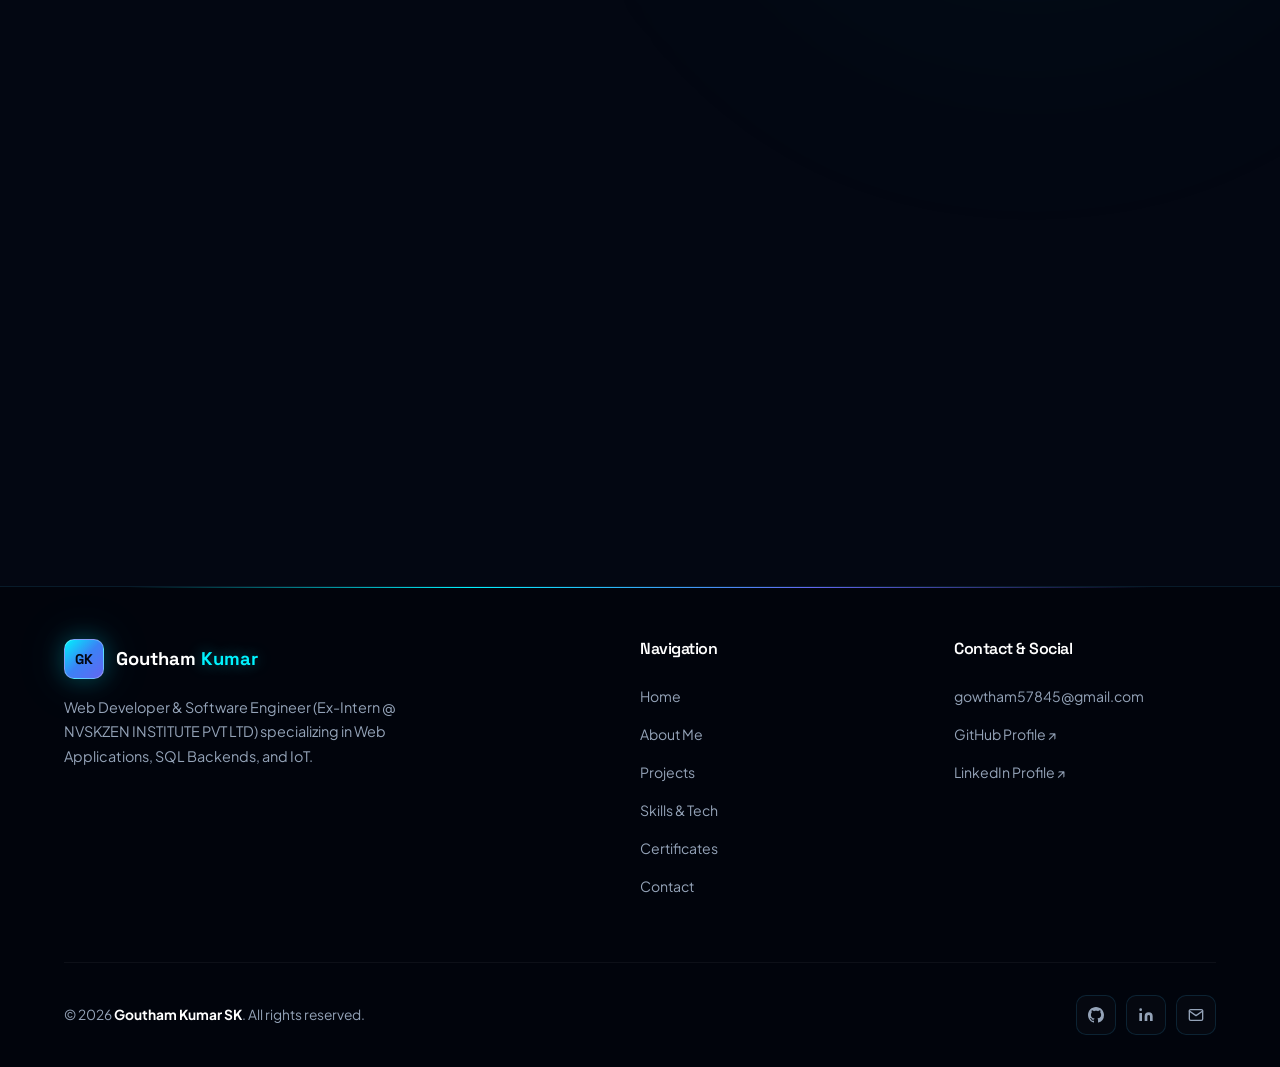
==== commit d994a185: "fix: update GenZ Library GitHub repository URL to genz_library" ====
--- a/index.html
+++ b/index.html
@@ -628,7 +628,7 @@
                 <span class="tag">REST API Auth</span>
               </div>
               <div class="project-links">
-                <a href="https://github.com/Gouthamdc2007/io" class="proj-link" target="_blank" rel="noopener noreferrer">
+                <a href="https://github.com/Gouthamdc2007/genz_library" class="proj-link" target="_blank" rel="noopener noreferrer">
                   <svg width="15" height="15" viewBox="0 0 24 24" fill="currentColor"><path d="M12 0C5.37 0 0 5.37 0 12c0 5.31 3.435 9.795 8.205 11.385.6.105.825-.255.825-.57 0-.285-.015-1.23-.015-2.235-3.015.555-3.795-.735-4.035-1.41-.135-.345-.72-1.41-1.23-1.695-.42-.225-1.02-.78-.015-.795.945-.015 1.62.87 1.845 1.23 1.08 1.815 2.805 1.305 3.495.99.105-.78.42-1.305.765-1.605-2.67-.3-5.46-1.335-5.46-5.925 0-1.305.465-2.385 1.23-3.225-.12-.3-.54-1.53.12-3.18 0 0 1.005-.315 3.3 1.23.96-.27 1.98-.405 3-.405s2.04.135 3 .405c2.295-1.56 3.3-1.23 3.3-1.23.66 1.65.24 2.88.12 3.18.765.84 1.23 1.905 1.23 3.225 0 4.605-2.805 5.625-5.475 5.925.435.375.81 1.095.81 2.22 0 1.605-.015 2.895-.015 3.3 0 .315.225.69.825.57A12.02 12.02 0 0 0 24 12c0-6.63-5.37-12-12-12z"/></svg>
                   GitHub Source ↗
                 </a>
